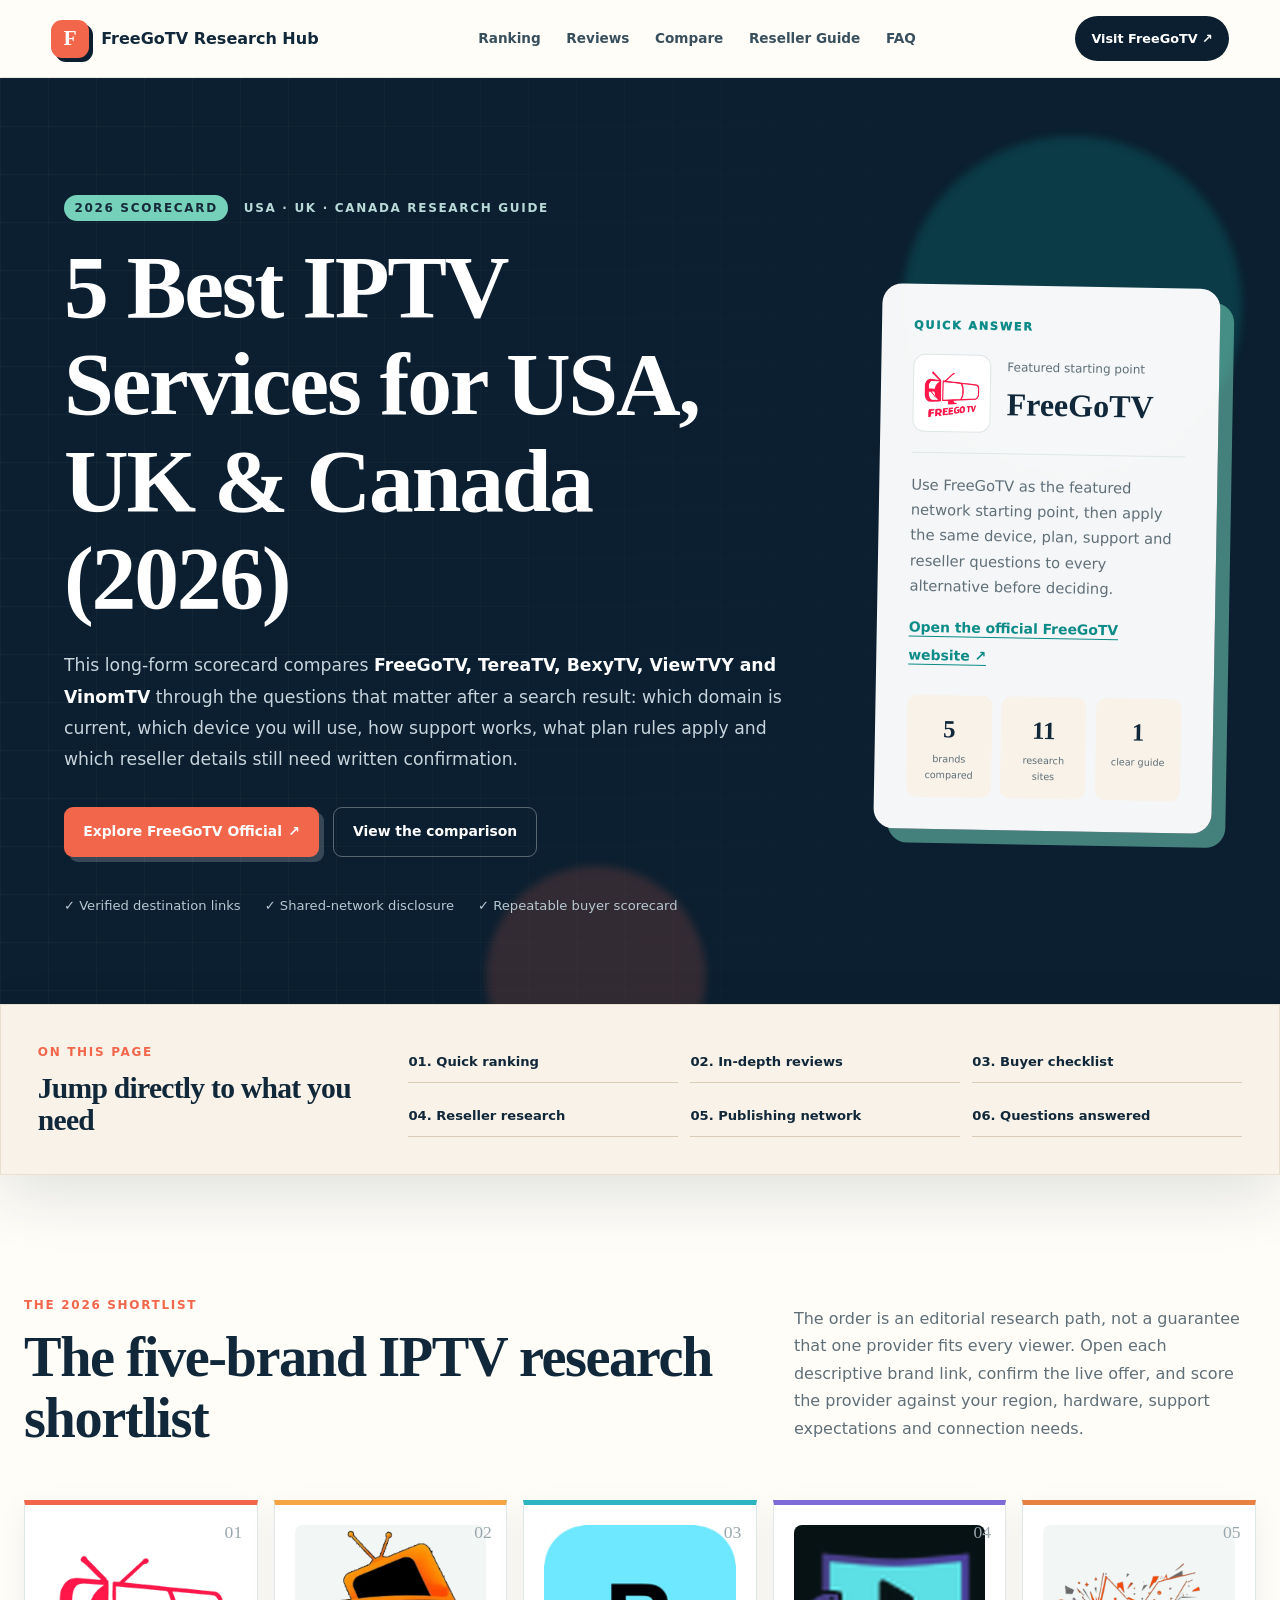
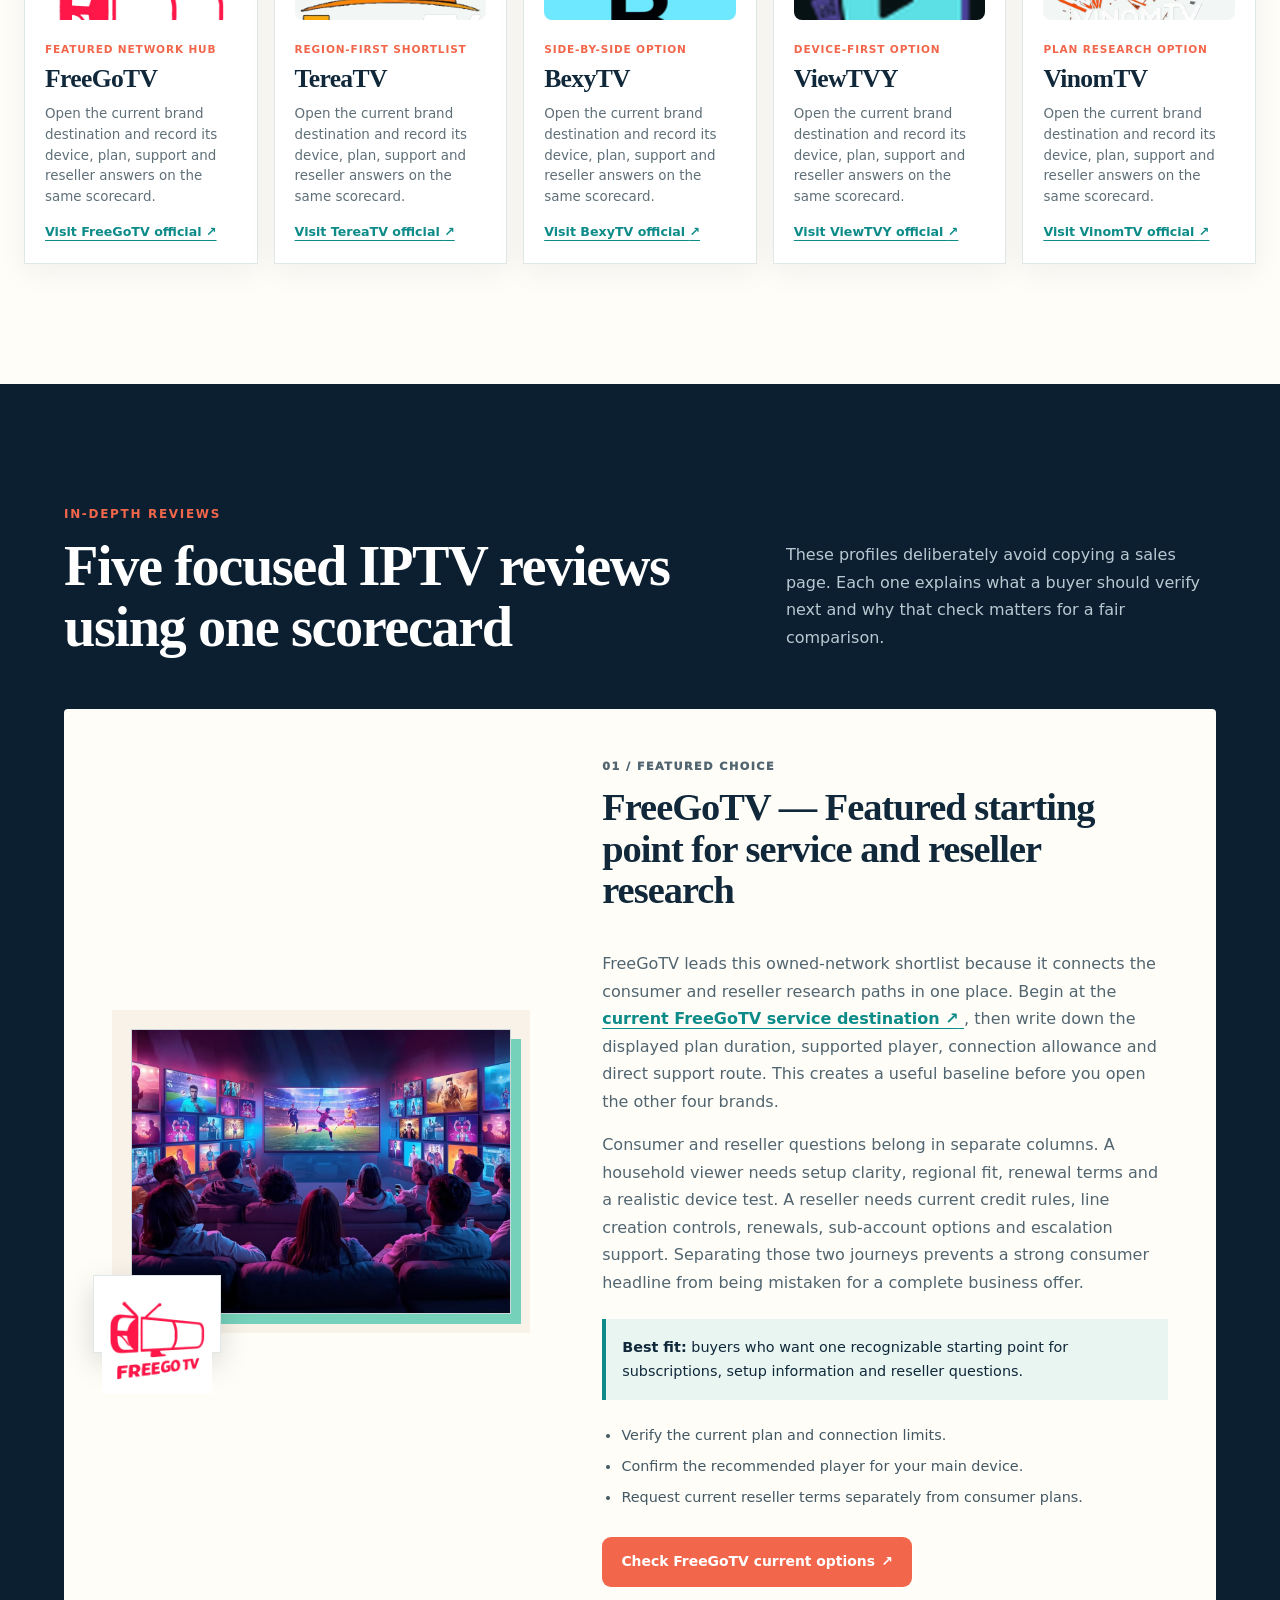
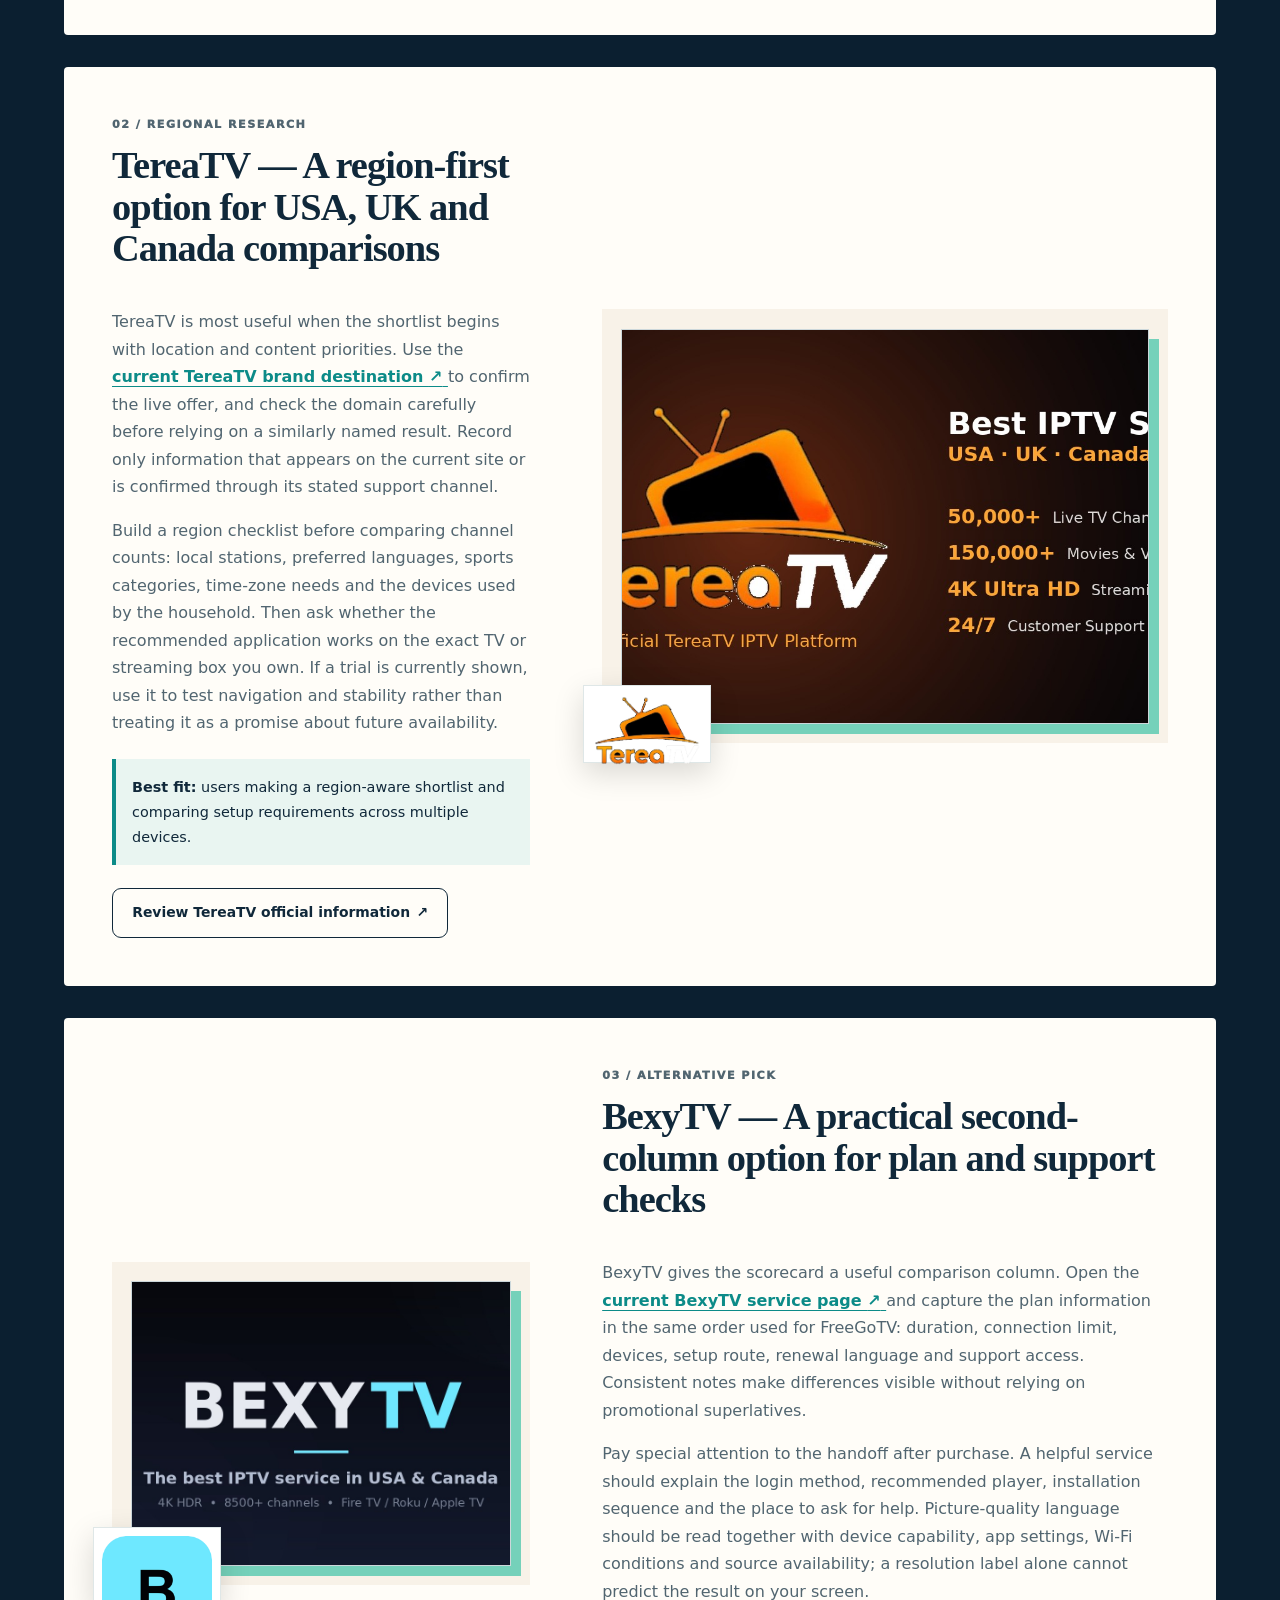
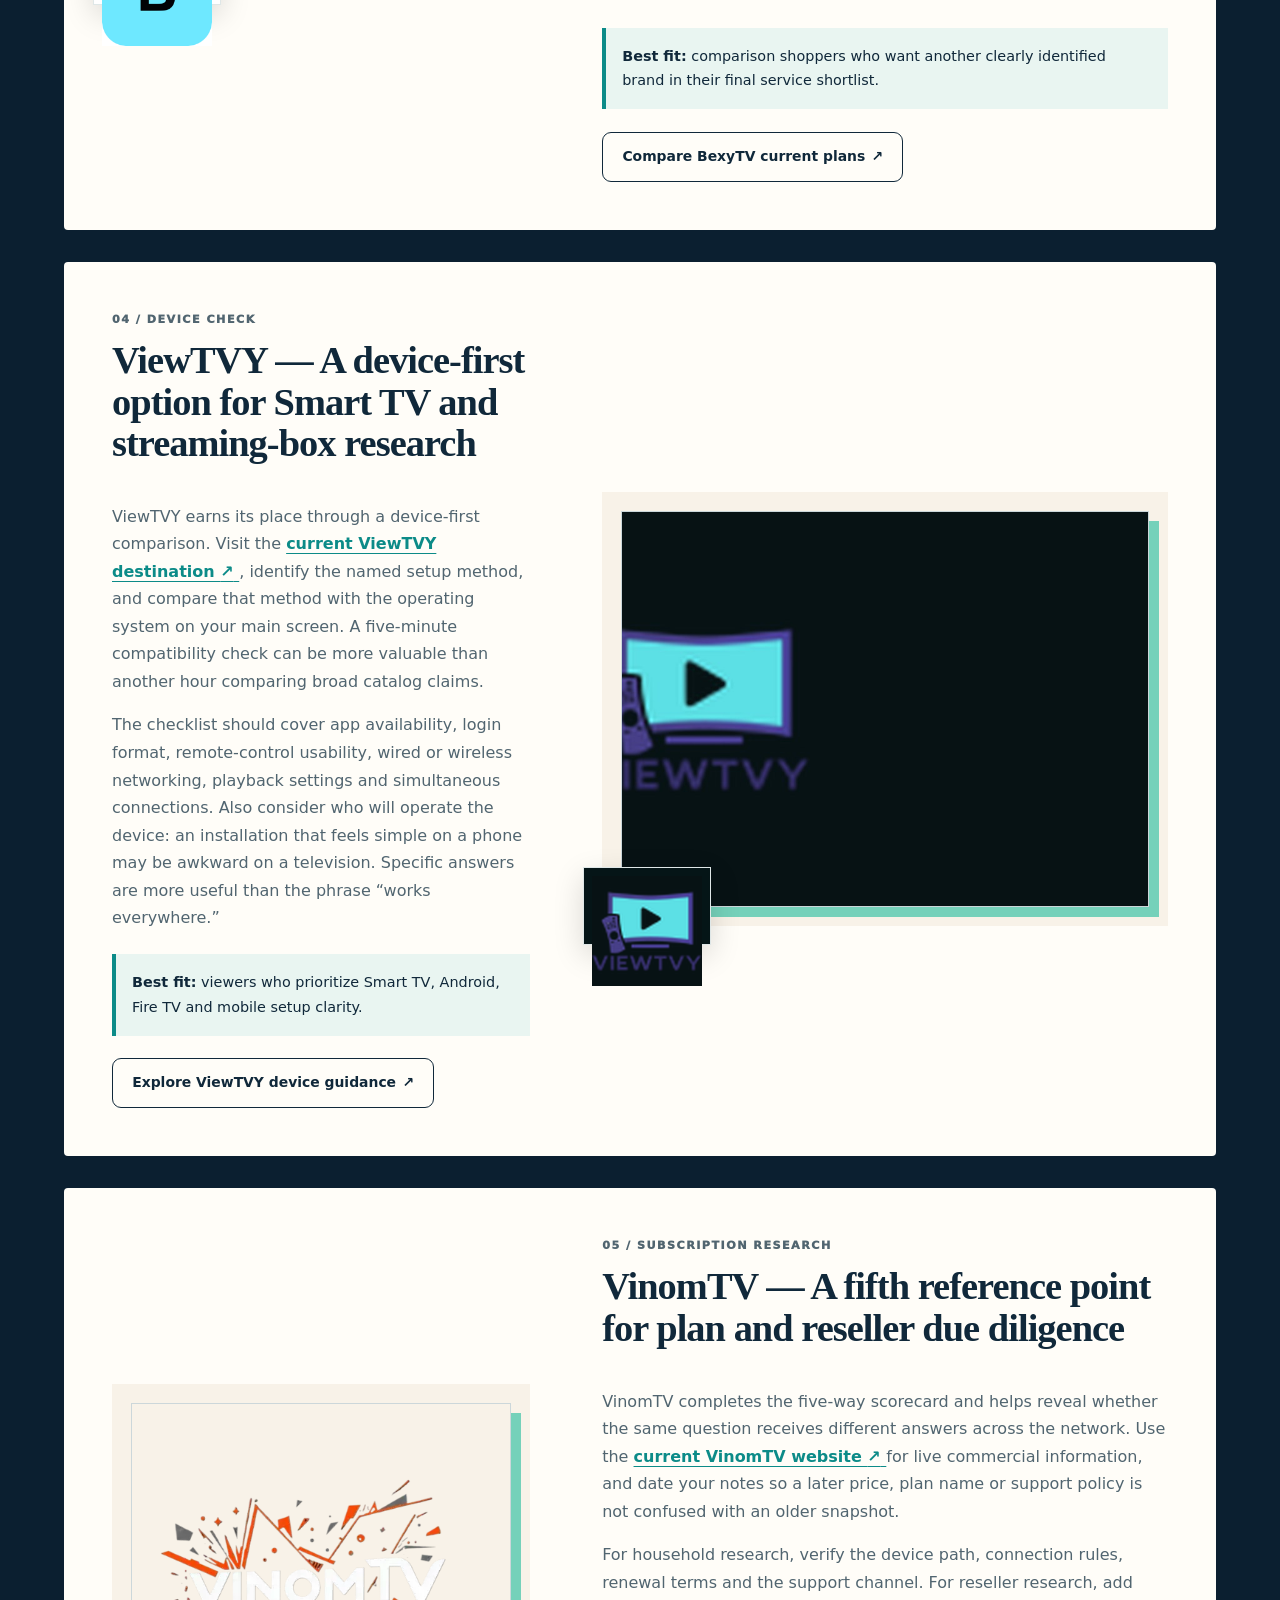
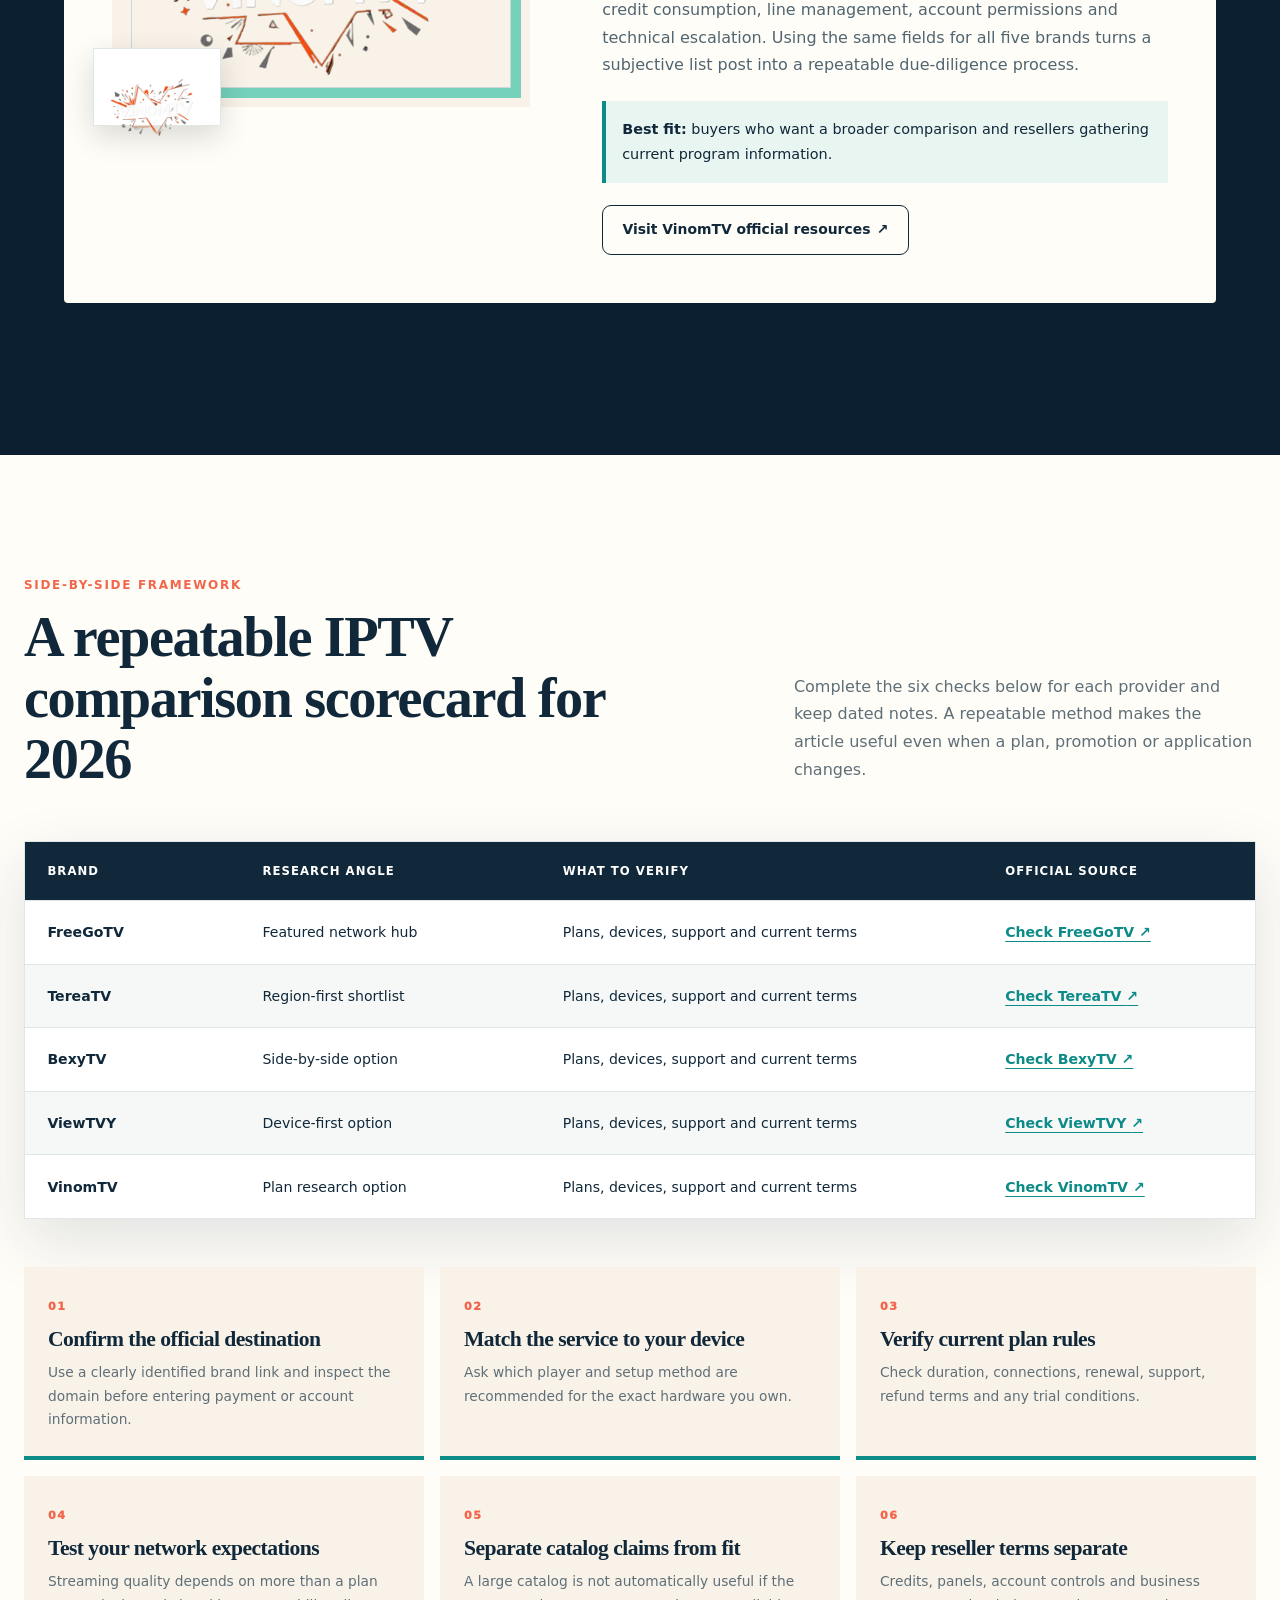
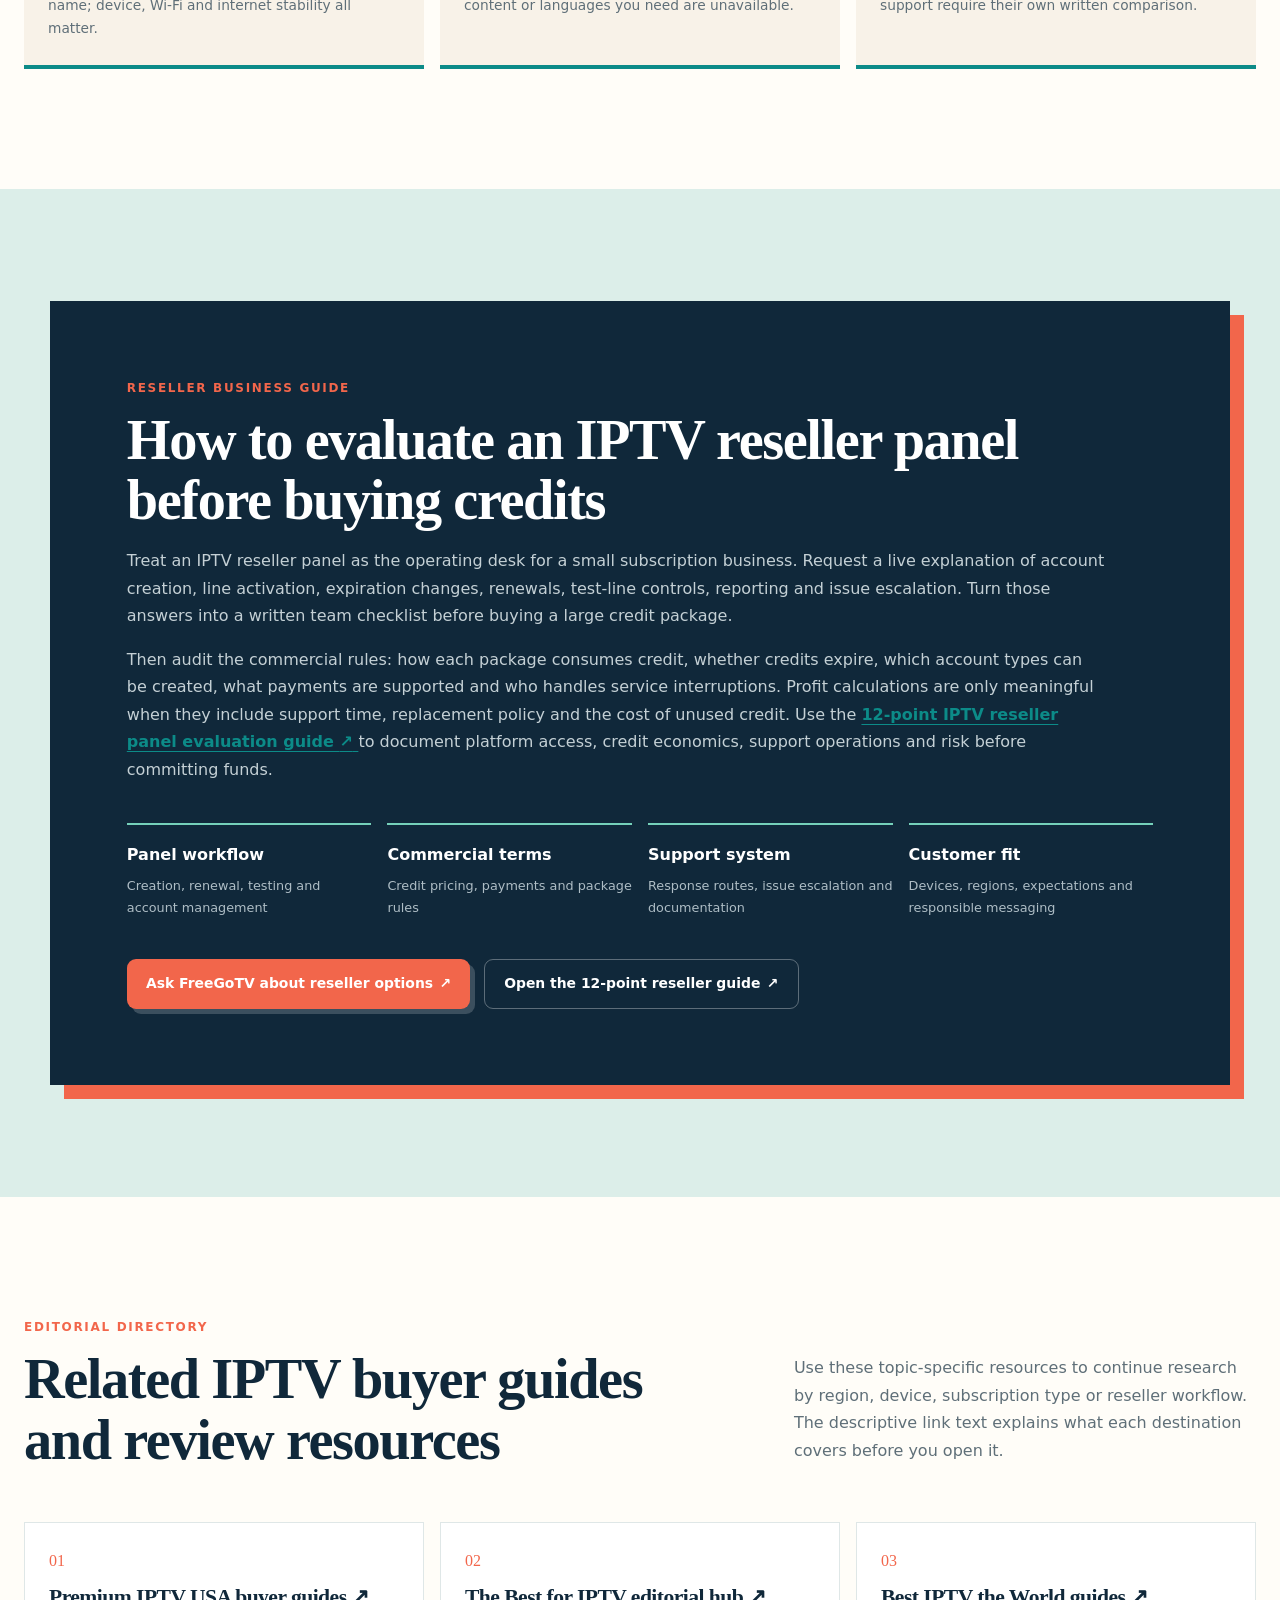
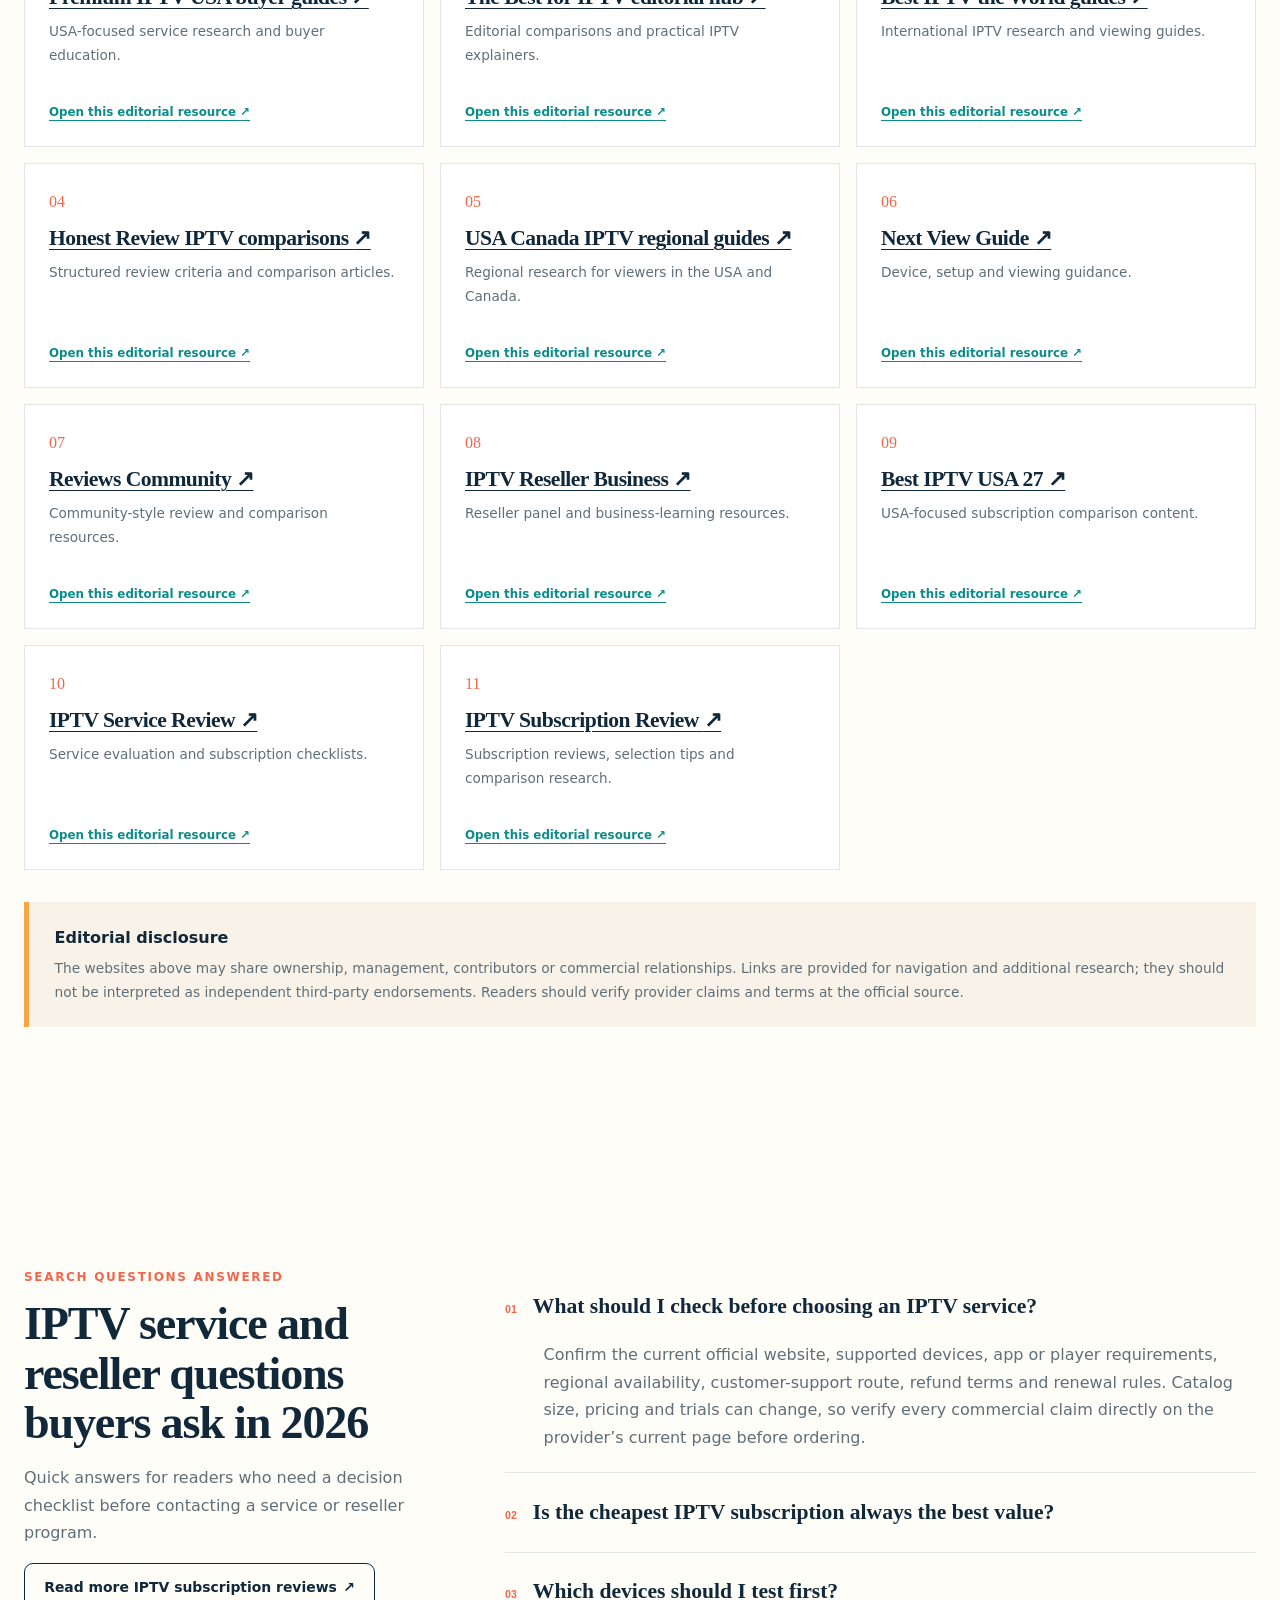
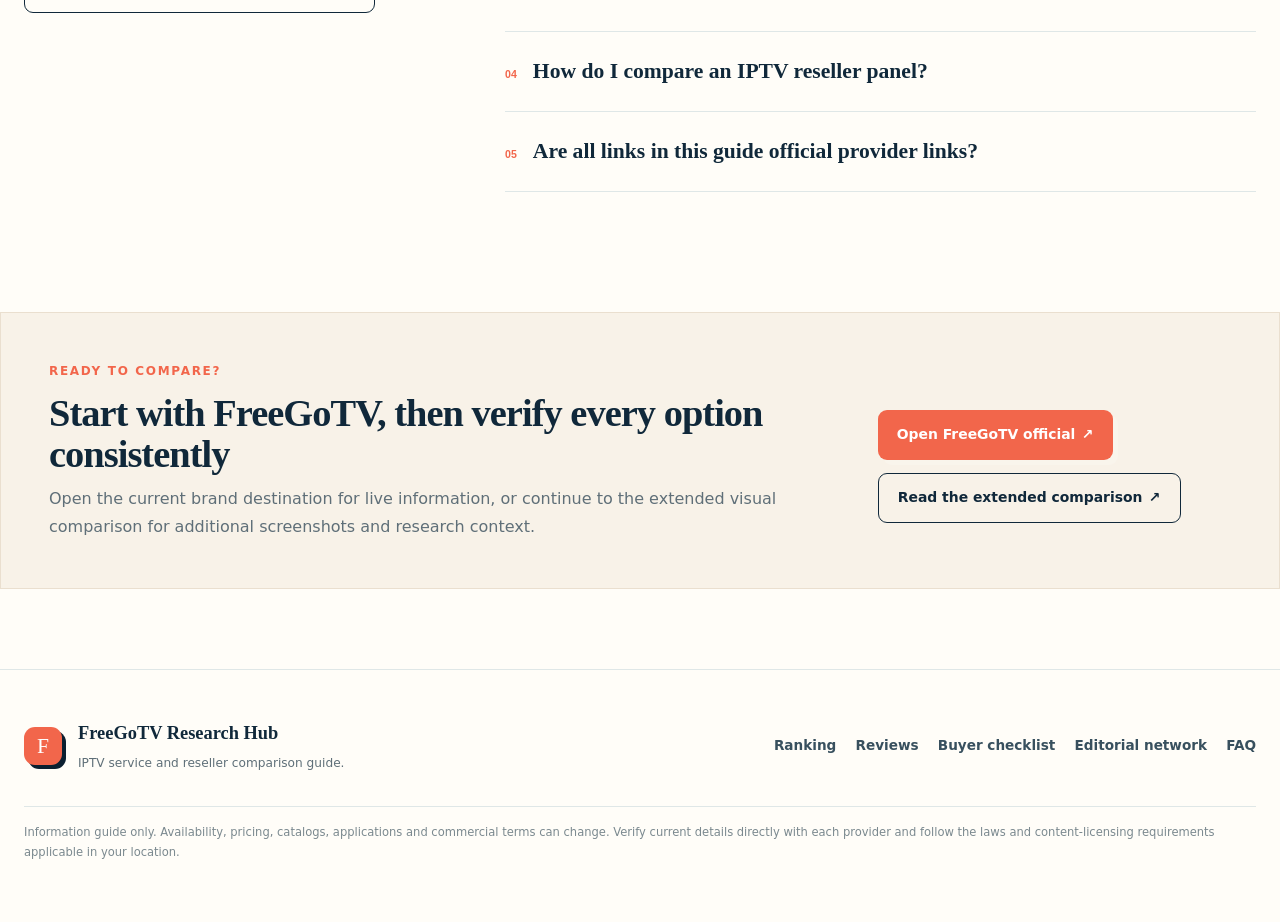
==== index.html @ d350dbce "Link the reseller evaluation guide Add a relevant contextual link from the consumer comparison to th" ====
<!doctype html>
<html lang="en">
<head>
  <meta charset="utf-8">
  <meta name="viewport" content="width=device-width, initial-scale=1">
  <title>5 Best IPTV Services for USA, UK & Canada in 2026 | Research Scorecard</title>
  <meta name="description" content="Use a device-first 2026 research scorecard to compare FreeGoTV, TereaTV, BexyTV, ViewTVY and VinomTV, with buyer checks, reseller questions, FAQs and editorial resources.">
  <meta name="robots" content="index,follow,max-image-preview:large,max-snippet:-1,max-video-preview:-1">
  <meta name="google-site-verification" content="d-HdZklQRTXesqisdRbXcVF2E_nkuUByMI4FjfCR_Ns">
  <link rel="canonical" href="https://totogemy2020-a11y.github.io/best-iptv-services-2026/">
  <meta name="theme-color" content="#0b1f30">
  <meta property="og:type" content="article">
  <meta property="og:url" content="https://totogemy2020-a11y.github.io/best-iptv-services-2026/">
  <meta property="og:title" content="5 Best IPTV Services for USA, UK & Canada in 2026 | Research Scorecard">
  <meta property="og:description" content="Use a device-first 2026 research scorecard to compare FreeGoTV, TereaTV, BexyTV, ViewTVY and VinomTV, with buyer checks, reseller questions, FAQs and editorial resources.">
  <meta property="og:image" content="https://totogemy2020-a11y.github.io/best-iptv-services-2026/freegotv-official.jpg">
  <meta property="og:image:alt" content="FreeGoTV IPTV comparison guide for 2026">
  <meta name="twitter:card" content="summary_large_image">
  <meta name="twitter:title" content="5 Best IPTV Services for USA, UK & Canada in 2026 | Research Scorecard">
  <meta name="twitter:description" content="Use a device-first 2026 research scorecard to compare FreeGoTV, TereaTV, BexyTV, ViewTVY and VinomTV, with buyer checks, reseller questions, FAQs and editorial resources.">
  <meta name="twitter:image" content="https://totogemy2020-a11y.github.io/best-iptv-services-2026/freegotv-official.jpg">
  <link rel="icon" href="./freegotv-logo.png" type="image/png">
  <link rel="stylesheet" href="./styles.css">
</head>
<body>
<link rel="preload" as="image" href="./freegotv-logo.png"/>
<link rel="preload" as="image" href="./tereatv-logo.png"/>
<link rel="preload" as="image" href="./bexytv-logo.png"/>
<link rel="preload" as="image" href="./viewtvy-logo.png"/>
<link rel="preload" as="image" href="./vinomtv-logo.webp"/>
<link rel="preload" as="image" href="./freegotv-official.jpg"/>
<link rel="preload" as="image" href="./tereatv-official.jpg"/>
<link rel="preload" as="image" href="./bexytv-official.jpg"/>
<link rel="preload" as="image" href="./viewtvy-official.jpg"/>
<link rel="preload" as="image" href="./vinomtv-official.webp"/>
<main>
<script type="application/ld+json">{"@context":"https://schema.org","@type":"Article","headline":"5 Best IPTV Services for USA, UK and Canada in 2026","description":"A device-first research scorecard for FreeGoTV, TereaTV, BexyTV, ViewTVY and VinomTV.","dateModified":"2026-08-15","author":{"@type":"Organization","name":"IPTV Research Desk"},"about":[{"@type":"Organization","name":"FreeGoTV","url":"https://freegotv.com/"},{"@type":"Organization","name":"TereaTV","url":"https://tereatv.net/"},{"@type":"Organization","name":"BexyTV","url":"https://bexytv.com/"},{"@type":"Organization","name":"ViewTVY","url":"https://viewtvy.net/"},{"@type":"Organization","name":"VinomTV","url":"https://vinomtv.com/"}]}</script>
<script type="application/ld+json">{"@context":"https://schema.org","@type":"FAQPage","mainEntity":[{"@type":"Question","name":"What should I check before choosing an IPTV service?","acceptedAnswer":{"@type":"Answer","text":"Confirm the current official website, supported devices, app or player requirements, regional availability, customer-support route, refund terms and renewal rules. Catalog size, pricing and trials can change, so verify every commercial claim directly on the provider’s current page before ordering."}},{"@type":"Question","name":"Is the cheapest IPTV subscription always the best value?","acceptedAnswer":{"@type":"Answer","text":"No. A useful comparison considers playback stability, device compatibility, responsive support, account limits, payment clarity and the suitability of the available content for your location. A lower price is only valuable when the service fits the way you actually watch."}},{"@type":"Question","name":"Which devices should I test first?","acceptedAnswer":{"@type":"Answer","text":"Start with the device you use most: Smart TV, Android TV, Fire TV, mobile, tablet or computer. Ask which player is recommended, whether an external app is needed, how many devices can be active and whether the connection performs well on your home network."}},{"@type":"Question","name":"How do I compare an IPTV reseller panel?","acceptedAnswer":{"@type":"Answer","text":"Evaluate credit rules, account creation, line management, renewal workflow, reporting, support response and the written commercial terms. Reseller programs differ from consumer subscriptions, so request current documentation and avoid assuming that every brand uses the same panel or policy."}},{"@type":"Question","name":"Are all links in this guide official provider links?","acceptedAnswer":{"@type":"Answer","text":"The five featured brand buttons lead to the destinations identified in this guide as official. The publishing-network section links to separately branded editorial properties. Ownership and editorial relationships are disclosed because readers should understand the source of every recommendation."}}]}</script>
<header class="site-header">
<a class="brand-mark" href="#top" aria-label="Go to the top of the comparison guide">
<span class="mark-icon">F</span>
<span>FreeGoTV Research Hub</span>
</a>
<nav aria-label="Primary navigation">
<a href="#ranking">Ranking</a>
<a href="#reviews">Reviews</a>
<a href="#comparison">Compare</a>
<a href="#reseller">Reseller Guide</a>
<a href="#faq">FAQ</a>
</nav>
<a class="header-cta" href="https://freegotv.com/" target="_blank" rel="noopener noreferrer">Visit FreeGoTV <span aria-hidden="true">↗</span>
</a>
</header>
<section class="hero" id="top">
<div class="hero-orb hero-orb-one">
</div>
<div class="hero-orb hero-orb-two">
</div>
<div class="hero-copy">
<p class="eyebrow">
<span>2026 SCORECARD</span> USA · UK · Canada research guide</p>
<h1>5 Best IPTV Services for USA, UK &amp; Canada (2026)</h1>
<p class="hero-lead">This long-form scorecard compares <strong>FreeGoTV, TereaTV, BexyTV, ViewTVY and VinomTV</strong> through the questions that matter after a search result: which domain is current, which device you will use, how support works, what plan rules apply and which reseller details still need written confirmation.</p>
<div class="hero-actions">
<a class="primary-button" href="https://freegotv.com/" target="_blank" rel="noopener noreferrer">Explore FreeGoTV Official <span aria-hidden="true">↗</span>
</a>
<a class="secondary-button" href="#comparison">View the comparison</a>
</div>
<div class="trust-row" aria-label="Guide principles">
<span>✓ Verified destination links</span>
<span>✓ Shared-network disclosure</span>
<span>✓ Repeatable buyer scorecard</span>
</div>
</div>
<aside class="hero-panel" aria-label="Quick comparison summary">
<p class="panel-kicker">QUICK ANSWER</p>
<div class="winner-row">
<img src="./freegotv-logo.png" alt="Official FreeGoTV brand logo"/>
<div>
<span>Featured starting point</span>
<strong>FreeGoTV</strong>
</div>
</div>
<p>Use FreeGoTV as the featured network starting point, then apply the same device, plan, support and reseller questions to every alternative before deciding.</p>
<a class="panel-link" href="https://freegotv.com/" target="_blank" rel="noopener noreferrer">Open the official FreeGoTV website <span aria-hidden="true">↗</span>
</a>
<div class="mini-stats">
<div>
<strong>5</strong>
<span>brands compared</span>
</div>
<div>
<strong>11</strong>
<span>research sites</span>
</div>
<div>
<strong>1</strong>
<span>clear guide</span>
</div>
</div>
</aside>
</section>
<section class="toc-wrap" aria-labelledby="contents-title">
<div>
<p class="section-label">ON THIS PAGE</p>
<h2 id="contents-title">Jump directly to what you need</h2>
</div>
<div class="toc-links">
<a href="#ranking">01. Quick ranking</a>
<a href="#reviews">02. In-depth reviews</a>
<a href="#comparison">03. Buyer checklist</a>
<a href="#reseller">04. Reseller research</a>
<a href="#network">05. Publishing network</a>
<a href="#faq">06. Questions answered</a>
</div>
</section>
<section class="section" id="ranking">
<div class="section-heading">
<div>
<p class="section-label">THE 2026 SHORTLIST</p>
<h2>The five-brand IPTV research shortlist</h2>
</div>
<p>The order is an editorial research path, not a guarantee that one provider fits every viewer. Open each descriptive brand link, confirm the live offer, and score the provider against your region, hardware, support expectations and connection needs.</p>
</div>
<div class="brand-grid">
<article class="brand-card coral">
<span class="rank">01</span>
<div class="logo-frame">
<img src="./freegotv-logo.png" alt="FreeGoTV official brand logo"/>
</div>
<p class="card-label">Featured network hub</p>
<h3>FreeGoTV</h3>
<p>Open the current brand destination and record its device, plan, support and reseller answers on the same scorecard.</p>
<a class="text-link" href="https://freegotv.com/" target="_blank" rel="noopener noreferrer">Visit FreeGoTV official <span aria-hidden="true">↗</span>
</a>
</article>
<article class="brand-card amber">
<span class="rank">02</span>
<div class="logo-frame">
<img src="./tereatv-logo.png" alt="TereaTV official brand logo"/>
</div>
<p class="card-label">Region-first shortlist</p>
<h3>TereaTV</h3>
<p>Open the current brand destination and record its device, plan, support and reseller answers on the same scorecard.</p>
<a class="text-link" href="https://tereatv.net/" target="_blank" rel="noopener noreferrer">Visit TereaTV official <span aria-hidden="true">↗</span>
</a>
</article>
<article class="brand-card cyan">
<span class="rank">03</span>
<div class="logo-frame">
<img src="./bexytv-logo.png" alt="BexyTV official brand logo"/>
</div>
<p class="card-label">Side-by-side option</p>
<h3>BexyTV</h3>
<p>Open the current brand destination and record its device, plan, support and reseller answers on the same scorecard.</p>
<a class="text-link" href="https://bexytv.com/" target="_blank" rel="noopener noreferrer">Visit BexyTV official <span aria-hidden="true">↗</span>
</a>
</article>
<article class="brand-card violet">
<span class="rank">04</span>
<div class="logo-frame">
<img src="./viewtvy-logo.png" alt="ViewTVY official brand logo"/>
</div>
<p class="card-label">Device-first option</p>
<h3>ViewTVY</h3>
<p>Open the current brand destination and record its device, plan, support and reseller answers on the same scorecard.</p>
<a class="text-link" href="https://viewtvy.net/" target="_blank" rel="noopener noreferrer">Visit ViewTVY official <span aria-hidden="true">↗</span>
</a>
</article>
<article class="brand-card orange">
<span class="rank">05</span>
<div class="logo-frame">
<img src="./vinomtv-logo.webp" alt="VinomTV official brand logo"/>
</div>
<p class="card-label">Plan research option</p>
<h3>VinomTV</h3>
<p>Open the current brand destination and record its device, plan, support and reseller answers on the same scorecard.</p>
<a class="text-link" href="https://vinomtv.com/" target="_blank" rel="noopener noreferrer">Visit VinomTV official <span aria-hidden="true">↗</span>
</a>
</article>
</div>
</section>
<section class="section reviews-section" id="reviews">
<div class="section-heading light">
<div>
<p class="section-label">IN-DEPTH REVIEWS</p>
<h2>Five focused IPTV reviews using one scorecard</h2>
</div>
<p>These profiles deliberately avoid copying a sales page. Each one explains what a buyer should verify next and why that check matters for a fair comparison.</p>
</div>
<article class="deep-review" id="freegotv-review">
<div class="review-visual">
<img class="site-shot" src="./freegotv-official.jpg" alt="Screenshot of the FreeGoTV official website home page"/>
<div class="logo-badge">
<img src="./freegotv-logo.png" alt="FreeGoTV official logo"/>
</div>
</div>
<div class="review-copy">
<p class="review-number">01 / FEATURED CHOICE</p>
<h3>FreeGoTV — Featured starting point for service and reseller research</h3>
<p>FreeGoTV leads this owned-network shortlist because it connects the consumer and reseller research paths in one place. Begin at the <a class="text-link" href="https://freegotv.com/" target="_blank" rel="noopener noreferrer">current FreeGoTV service destination <span aria-hidden="true">↗</span>
</a>, then write down the displayed plan duration, supported player, connection allowance and direct support route. This creates a useful baseline before you open the other four brands.</p>
<p>Consumer and reseller questions belong in separate columns. A household viewer needs setup clarity, regional fit, renewal terms and a realistic device test. A reseller needs current credit rules, line creation controls, renewals, sub-account options and escalation support. Separating those two journeys prevents a strong consumer headline from being mistaken for a complete business offer.</p>
<div class="verdict">
<strong>Best fit:</strong> buyers who want one recognizable starting point for subscriptions, setup information and reseller questions.</div>
<ul class="check-list">
<li>Verify the current plan and connection limits.</li>
<li>Confirm the recommended player for your main device.</li>
<li>Request current reseller terms separately from consumer plans.</li>
</ul>
<a class="primary-button" href="https://freegotv.com/" target="_blank" rel="noopener noreferrer">Check FreeGoTV current options <span aria-hidden="true">↗</span>
</a>
</div>
</article>
<article class="deep-review reverse" id="tereatv-review">
<div class="review-visual">
<img class="site-shot" src="./tereatv-official.jpg" alt="Screenshot of the TereaTV official website home page"/>
<div class="logo-badge">
<img src="./tereatv-logo.png" alt="TereaTV official logo"/>
</div>
</div>
<div class="review-copy">
<p class="review-number">02 / REGIONAL RESEARCH</p>
<h3>TereaTV — A region-first option for USA, UK and Canada comparisons</h3>
<p>TereaTV is most useful when the shortlist begins with location and content priorities. Use the <a class="text-link" href="https://tereatv.net/" target="_blank" rel="noopener noreferrer">current TereaTV brand destination <span aria-hidden="true">↗</span>
</a> to confirm the live offer, and check the domain carefully before relying on a similarly named result. Record only information that appears on the current site or is confirmed through its stated support channel.</p>
<p>Build a region checklist before comparing channel counts: local stations, preferred languages, sports categories, time-zone needs and the devices used by the household. Then ask whether the recommended application works on the exact TV or streaming box you own. If a trial is currently shown, use it to test navigation and stability rather than treating it as a promise about future availability.</p>
<div class="verdict">
<strong>Best fit:</strong> users making a region-aware shortlist and comparing setup requirements across multiple devices.</div>
<a class="outline-button" href="https://tereatv.net/" target="_blank" rel="noopener noreferrer">Review TereaTV official information <span aria-hidden="true">↗</span>
</a>
</div>
</article>
<article class="deep-review" id="bexytv-review">
<div class="review-visual">
<img class="site-shot" src="./bexytv-official.jpg" alt="Screenshot of the BexyTV official website home page"/>
<div class="logo-badge">
<img src="./bexytv-logo.png" alt="BexyTV official logo"/>
</div>
</div>
<div class="review-copy">
<p class="review-number">03 / ALTERNATIVE PICK</p>
<h3>BexyTV — A practical second-column option for plan and support checks</h3>
<p>BexyTV gives the scorecard a useful comparison column. Open the <a class="text-link" href="https://bexytv.com/" target="_blank" rel="noopener noreferrer">current BexyTV service page <span aria-hidden="true">↗</span>
</a> and capture the plan information in the same order used for FreeGoTV: duration, connection limit, devices, setup route, renewal language and support access. Consistent notes make differences visible without relying on promotional superlatives.</p>
<p>Pay special attention to the handoff after purchase. A helpful service should explain the login method, recommended player, installation sequence and the place to ask for help. Picture-quality language should be read together with device capability, app settings, Wi-Fi conditions and source availability; a resolution label alone cannot predict the result on your screen.</p>
<div class="verdict">
<strong>Best fit:</strong> comparison shoppers who want another clearly identified brand in their final service shortlist.</div>
<a class="outline-button" href="https://bexytv.com/" target="_blank" rel="noopener noreferrer">Compare BexyTV current plans <span aria-hidden="true">↗</span>
</a>
</div>
</article>
<article class="deep-review reverse" id="viewtvy-review">
<div class="review-visual">
<img class="site-shot" src="./viewtvy-official.jpg" alt="Screenshot of the ViewTVY official website home page"/>
<div class="logo-badge dark">
<img src="./viewtvy-logo.png" alt="ViewTVY official logo"/>
</div>
</div>
<div class="review-copy">
<p class="review-number">04 / DEVICE CHECK</p>
<h3>ViewTVY — A device-first option for Smart TV and streaming-box research</h3>
<p>ViewTVY earns its place through a device-first comparison. Visit the <a class="text-link" href="https://viewtvy.net/" target="_blank" rel="noopener noreferrer">current ViewTVY destination <span aria-hidden="true">↗</span>
</a>, identify the named setup method, and compare that method with the operating system on your main screen. A five-minute compatibility check can be more valuable than another hour comparing broad catalog claims.</p>
<p>The checklist should cover app availability, login format, remote-control usability, wired or wireless networking, playback settings and simultaneous connections. Also consider who will operate the device: an installation that feels simple on a phone may be awkward on a television. Specific answers are more useful than the phrase “works everywhere.”</p>
<div class="verdict">
<strong>Best fit:</strong> viewers who prioritize Smart TV, Android, Fire TV and mobile setup clarity.</div>
<a class="outline-button" href="https://viewtvy.net/" target="_blank" rel="noopener noreferrer">Explore ViewTVY device guidance <span aria-hidden="true">↗</span>
</a>
</div>
</article>
<article class="deep-review" id="vinomtv-review">
<div class="review-visual">
<img class="site-shot" src="./vinomtv-official.webp" alt="Screenshot of the VinomTV official website home page"/>
<div class="logo-badge white">
<img src="./vinomtv-logo.webp" alt="VinomTV official logo"/>
</div>
</div>
<div class="review-copy">
<p class="review-number">05 / SUBSCRIPTION RESEARCH</p>
<h3>VinomTV — A fifth reference point for plan and reseller due diligence</h3>
<p>VinomTV completes the five-way scorecard and helps reveal whether the same question receives different answers across the network. Use the <a class="text-link" href="https://vinomtv.com/" target="_blank" rel="noopener noreferrer">current VinomTV website <span aria-hidden="true">↗</span>
</a> for live commercial information, and date your notes so a later price, plan name or support policy is not confused with an older snapshot.</p>
<p>For household research, verify the device path, connection rules, renewal terms and the support channel. For reseller research, add credit consumption, line management, account permissions and technical escalation. Using the same fields for all five brands turns a subjective list post into a repeatable due-diligence process.</p>
<div class="verdict">
<strong>Best fit:</strong> buyers who want a broader comparison and resellers gathering current program information.</div>
<a class="outline-button" href="https://vinomtv.com/" target="_blank" rel="noopener noreferrer">Visit VinomTV official resources <span aria-hidden="true">↗</span>
</a>
</div>
</article>
</section>
<section class="section" id="comparison">
<div class="section-heading">
<div>
<p class="section-label">SIDE-BY-SIDE FRAMEWORK</p>
<h2>A repeatable IPTV comparison scorecard for 2026</h2>
</div>
<p>Complete the six checks below for each provider and keep dated notes. A repeatable method makes the article useful even when a plan, promotion or application changes.</p>
</div>
<div class="comparison-table" role="table" aria-label="IPTV brand research comparison">
<div class="table-row table-head" role="row">
<span role="columnheader">Brand</span>
<span role="columnheader">Research angle</span>
<span role="columnheader">What to verify</span>
<span role="columnheader">Official source</span>
</div>
<div class="table-row" role="row">
<strong role="cell">FreeGoTV</strong>
<span role="cell">Featured network hub</span>
<span role="cell">Plans, devices, support and current terms</span>
<span role="cell">
<a class="text-link" href="https://freegotv.com/" target="_blank" rel="noopener noreferrer">Check FreeGoTV <span aria-hidden="true">↗</span>
</a>
</span>
</div>
<div class="table-row" role="row">
<strong role="cell">TereaTV</strong>
<span role="cell">Region-first shortlist</span>
<span role="cell">Plans, devices, support and current terms</span>
<span role="cell">
<a class="text-link" href="https://tereatv.net/" target="_blank" rel="noopener noreferrer">Check TereaTV <span aria-hidden="true">↗</span>
</a>
</span>
</div>
<div class="table-row" role="row">
<strong role="cell">BexyTV</strong>
<span role="cell">Side-by-side option</span>
<span role="cell">Plans, devices, support and current terms</span>
<span role="cell">
<a class="text-link" href="https://bexytv.com/" target="_blank" rel="noopener noreferrer">Check BexyTV <span aria-hidden="true">↗</span>
</a>
</span>
</div>
<div class="table-row" role="row">
<strong role="cell">ViewTVY</strong>
<span role="cell">Device-first option</span>
<span role="cell">Plans, devices, support and current terms</span>
<span role="cell">
<a class="text-link" href="https://viewtvy.net/" target="_blank" rel="noopener noreferrer">Check ViewTVY <span aria-hidden="true">↗</span>
</a>
</span>
</div>
<div class="table-row" role="row">
<strong role="cell">VinomTV</strong>
<span role="cell">Plan research option</span>
<span role="cell">Plans, devices, support and current terms</span>
<span role="cell">
<a class="text-link" href="https://vinomtv.com/" target="_blank" rel="noopener noreferrer">Check VinomTV <span aria-hidden="true">↗</span>
</a>
</span>
</div>
</div>
<div class="check-grid">
<article>
<span>01</span>
<h3>Confirm the official destination</h3>
<p>Use a clearly identified brand link and inspect the domain before entering payment or account information.</p>
</article>
<article>
<span>02</span>
<h3>Match the service to your device</h3>
<p>Ask which player and setup method are recommended for the exact hardware you own.</p>
</article>
<article>
<span>03</span>
<h3>Verify current plan rules</h3>
<p>Check duration, connections, renewal, support, refund terms and any trial conditions.</p>
</article>
<article>
<span>04</span>
<h3>Test your network expectations</h3>
<p>Streaming quality depends on more than a plan name; device, Wi-Fi and internet stability all matter.</p>
</article>
<article>
<span>05</span>
<h3>Separate catalog claims from fit</h3>
<p>A large catalog is not automatically useful if the content or languages you need are unavailable.</p>
</article>
<article>
<span>06</span>
<h3>Keep reseller terms separate</h3>
<p>Credits, panels, account controls and business support require their own written comparison.</p>
</article>
</div>
</section>
<section class="reseller-section" id="reseller">
<div class="reseller-card">
<p class="section-label">RESELLER BUSINESS GUIDE</p>
<h2>How to evaluate an IPTV reseller panel before buying credits</h2>
<p>Treat an IPTV reseller panel as the operating desk for a small subscription business. Request a live explanation of account creation, line activation, expiration changes, renewals, test-line controls, reporting and issue escalation. Turn those answers into a written team checklist before buying a large credit package.</p>
<p>Then audit the commercial rules: how each package consumes credit, whether credits expire, which account types can be created, what payments are supported and who handles service interruptions. Profit calculations are only meaningful when they include support time, replacement policy and the cost of unused credit. Use the <a class="text-link" href="https://best-iptv-reseller-panel-2026-566928.gitlab.io/" target="_blank" rel="noopener noreferrer">12-point IPTV reseller panel evaluation guide <span aria-hidden="true">↗</span>
</a> to document platform access, credit economics, support operations and risk before committing funds.</p>
<div class="reseller-points">
<div>
<strong>Panel workflow</strong>
<span>Creation, renewal, testing and account management</span>
</div>
<div>
<strong>Commercial terms</strong>
<span>Credit pricing, payments and package rules</span>
</div>
<div>
<strong>Support system</strong>
<span>Response routes, issue escalation and documentation</span>
</div>
<div>
<strong>Customer fit</strong>
<span>Devices, regions, expectations and responsible messaging</span>
</div>
</div>
<div class="hero-actions">
<a class="primary-button" href="https://freegotv.com/" target="_blank" rel="noopener noreferrer">Ask FreeGoTV about reseller options <span aria-hidden="true">↗</span>
</a>
<a class="secondary-button light-button" href="https://best-iptv-reseller-panel-2026-566928.gitlab.io/" target="_blank" rel="noopener noreferrer">Open the 12-point reseller guide <span aria-hidden="true">↗</span>
</a>
</div>
</div>
</section>
<section class="section" id="network">
<div class="section-heading">
<div>
<p class="section-label">EDITORIAL DIRECTORY</p>
<h2>Related IPTV buyer guides and review resources</h2>
</div>
<p>Use these topic-specific resources to continue research by region, device, subscription type or reseller workflow. The descriptive link text explains what each destination covers before you open it.</p>
</div>
<div class="network-grid">
<article>
<span class="network-index">01</span>
<h3>
<a class="text-link" href="https://premiumiptvusa.com/" target="_blank" rel="noopener noreferrer">Premium IPTV USA buyer guides <span aria-hidden="true">↗</span>
</a>
</h3>
<p>USA-focused service research and buyer education.</p>
<a class="small-link" href="https://premiumiptvusa.com/" target="_blank" rel="noopener noreferrer">Open this editorial resource <span aria-hidden="true">↗</span>
</a>
</article>
<article>
<span class="network-index">02</span>
<h3>
<a class="text-link" href="https://thebestforiptv.com/" target="_blank" rel="noopener noreferrer">The Best for IPTV editorial hub <span aria-hidden="true">↗</span>
</a>
</h3>
<p>Editorial comparisons and practical IPTV explainers.</p>
<a class="small-link" href="https://thebestforiptv.com/" target="_blank" rel="noopener noreferrer">Open this editorial resource <span aria-hidden="true">↗</span>
</a>
</article>
<article>
<span class="network-index">03</span>
<h3>
<a class="text-link" href="https://bestiptvtheworld.com/" target="_blank" rel="noopener noreferrer">Best IPTV the World guides <span aria-hidden="true">↗</span>
</a>
</h3>
<p>International IPTV research and viewing guides.</p>
<a class="small-link" href="https://bestiptvtheworld.com/" target="_blank" rel="noopener noreferrer">Open this editorial resource <span aria-hidden="true">↗</span>
</a>
</article>
<article>
<span class="network-index">04</span>
<h3>
<a class="text-link" href="https://honestreviewiptv.com/" target="_blank" rel="noopener noreferrer">Honest Review IPTV comparisons <span aria-hidden="true">↗</span>
</a>
</h3>
<p>Structured review criteria and comparison articles.</p>
<a class="small-link" href="https://honestreviewiptv.com/" target="_blank" rel="noopener noreferrer">Open this editorial resource <span aria-hidden="true">↗</span>
</a>
</article>
<article>
<span class="network-index">05</span>
<h3>
<a class="text-link" href="https://usacanadaiptv.com/" target="_blank" rel="noopener noreferrer">USA Canada IPTV regional guides <span aria-hidden="true">↗</span>
</a>
</h3>
<p>Regional research for viewers in the USA and Canada.</p>
<a class="small-link" href="https://usacanadaiptv.com/" target="_blank" rel="noopener noreferrer">Open this editorial resource <span aria-hidden="true">↗</span>
</a>
</article>
<article>
<span class="network-index">06</span>
<h3>
<a class="text-link" href="https://nextviewguide.com/" target="_blank" rel="noopener noreferrer">Next View Guide <span aria-hidden="true">↗</span>
</a>
</h3>
<p>Device, setup and viewing guidance.</p>
<a class="small-link" href="https://nextviewguide.com/" target="_blank" rel="noopener noreferrer">Open this editorial resource <span aria-hidden="true">↗</span>
</a>
</article>
<article>
<span class="network-index">07</span>
<h3>
<a class="text-link" href="https://reviewscommunity.com/" target="_blank" rel="noopener noreferrer">Reviews Community <span aria-hidden="true">↗</span>
</a>
</h3>
<p>Community-style review and comparison resources.</p>
<a class="small-link" href="https://reviewscommunity.com/" target="_blank" rel="noopener noreferrer">Open this editorial resource <span aria-hidden="true">↗</span>
</a>
</article>
<article>
<span class="network-index">08</span>
<h3>
<a class="text-link" href="https://iptvresellerbusiness.com/" target="_blank" rel="noopener noreferrer">IPTV Reseller Business <span aria-hidden="true">↗</span>
</a>
</h3>
<p>Reseller panel and business-learning resources.</p>
<a class="small-link" href="https://iptvresellerbusiness.com/" target="_blank" rel="noopener noreferrer">Open this editorial resource <span aria-hidden="true">↗</span>
</a>
</article>
<article>
<span class="network-index">09</span>
<h3>
<a class="text-link" href="https://bestiptvusa27.com/" target="_blank" rel="noopener noreferrer">Best IPTV USA 27 <span aria-hidden="true">↗</span>
</a>
</h3>
<p>USA-focused subscription comparison content.</p>
<a class="small-link" href="https://bestiptvusa27.com/" target="_blank" rel="noopener noreferrer">Open this editorial resource <span aria-hidden="true">↗</span>
</a>
</article>
<article>
<span class="network-index">10</span>
<h3>
<a class="text-link" href="https://iptvservicereview.com/" target="_blank" rel="noopener noreferrer">IPTV Service Review <span aria-hidden="true">↗</span>
</a>
</h3>
<p>Service evaluation and subscription checklists.</p>
<a class="small-link" href="https://iptvservicereview.com/" target="_blank" rel="noopener noreferrer">Open this editorial resource <span aria-hidden="true">↗</span>
</a>
</article>
<article>
<span class="network-index">11</span>
<h3>
<a class="text-link" href="https://iptvsubscriptionreview.com/" target="_blank" rel="noopener noreferrer">IPTV Subscription Review <span aria-hidden="true">↗</span>
</a>
</h3>
<p>Subscription reviews, selection tips and comparison research.</p>
<a class="small-link" href="https://iptvsubscriptionreview.com/" target="_blank" rel="noopener noreferrer">Open this editorial resource <span aria-hidden="true">↗</span>
</a>
</article>
</div>
<aside class="disclosure">
<strong>Editorial disclosure</strong>
<p>The websites above may share ownership, management, contributors or commercial relationships. Links are provided for navigation and additional research; they should not be interpreted as independent third-party endorsements. Readers should verify provider claims and terms at the official source.</p>
</aside>
</section>
<section class="faq-section" id="faq">
<div class="faq-intro">
<p class="section-label">SEARCH QUESTIONS ANSWERED</p>
<h2>IPTV service and reseller questions buyers ask in 2026</h2>
<p>Quick answers for readers who need a decision checklist before contacting a service or reseller program.</p>
<a class="outline-button" href="https://iptvsubscriptionreview.com/" target="_blank" rel="noopener noreferrer">Read more IPTV subscription reviews <span aria-hidden="true">↗</span>
</a>
</div>
<div class="faq-list">
<details open="">
<summary>
<span>01</span>What should I check before choosing an IPTV service?</summary>
<p>Confirm the current official website, supported devices, app or player requirements, regional availability, customer-support route, refund terms and renewal rules. Catalog size, pricing and trials can change, so verify every commercial claim directly on the provider’s current page before ordering.</p>
</details>
<details>
<summary>
<span>02</span>Is the cheapest IPTV subscription always the best value?</summary>
<p>No. A useful comparison considers playback stability, device compatibility, responsive support, account limits, payment clarity and the suitability of the available content for your location. A lower price is only valuable when the service fits the way you actually watch.</p>
</details>
<details>
<summary>
<span>03</span>Which devices should I test first?</summary>
<p>Start with the device you use most: Smart TV, Android TV, Fire TV, mobile, tablet or computer. Ask which player is recommended, whether an external app is needed, how many devices can be active and whether the connection performs well on your home network.</p>
</details>
<details>
<summary>
<span>04</span>How do I compare an IPTV reseller panel?</summary>
<p>Evaluate credit rules, account creation, line management, renewal workflow, reporting, support response and the written commercial terms. Reseller programs differ from consumer subscriptions, so request current documentation and avoid assuming that every brand uses the same panel or policy.</p>
</details>
<details>
<summary>
<span>05</span>Are all links in this guide official provider links?</summary>
<p>The five featured brand buttons lead to the destinations identified in this guide as official. The publishing-network section links to separately branded editorial properties. Ownership and editorial relationships are disclosed because readers should understand the source of every recommendation.</p>
</details>
</div>
</section>
<section class="final-cta">
<div>
<p class="section-label">READY TO COMPARE?</p>
<h2>Start with FreeGoTV, then verify every option consistently</h2>
<p>Open the current brand destination for live information, or continue to the extended visual comparison for additional screenshots and research context.</p>
</div>
<div class="hero-actions">
<a class="primary-button" href="https://freegotv.com/" target="_blank" rel="noopener noreferrer">Open FreeGoTV official <span aria-hidden="true">↗</span>
</a>
<a class="outline-button" href="https://freegotv-iptv-guide-2026.sasamasry99.chatgpt.site/" target="_blank" rel="noopener noreferrer">Read the extended comparison <span aria-hidden="true">↗</span>
</a>
</div>
</section>
<footer>
<div class="footer-brand">
<span class="mark-icon">F</span>
<div>
<strong>FreeGoTV Research Hub</strong>
<p>IPTV service and reseller comparison guide.</p>
</div>
</div>
<div class="footer-links">
<a href="#ranking">Ranking</a>
<a href="#reviews">Reviews</a>
<a href="#comparison">Buyer checklist</a>
<a href="#network">Editorial network</a>
<a href="#faq">FAQ</a>
</div>
<p class="footer-note">Information guide only. Availability, pricing, catalogs, applications and commercial terms can change. Verify current details directly with each provider and follow the laws and content-licensing requirements applicable in your location.</p>
</footer>
</main>
</body>
</html>
---- styles.css ----
:root {
  --ink: #10283a;
  --navy: #0b1f30;
  --blue: #123a54;
  --teal: #0c8b88;
  --mint: #75d1ba;
  --coral: #f2664b;
  --orange: #f5a544;
  --cream: #f8f2e8;
  --paper: #fffdf8;
  --line: #dfe7e7;
  --muted: #5f6f78;
  --shadow: 0 22px 60px rgba(12, 35, 48, 0.12);
}

* { box-sizing: border-box; }
html { scroll-behavior: smooth; }
body {
  margin: 0;
  background: var(--paper);
  color: var(--ink);
  font-family: Inter, ui-sans-serif, system-ui, -apple-system, BlinkMacSystemFont, "Segoe UI", sans-serif;
  font-size: 16px;
  line-height: 1.72;
}
a { color: inherit; }
img { display: block; max-width: 100%; }
main { overflow: hidden; }
h1, h2, h3 { font-family: Georgia, "Times New Roman", serif; line-height: 1.08; letter-spacing: -0.025em; }
h1, h2, h3, p { margin-top: 0; }
h1 { font-size: clamp(3rem, 7vw, 6.4rem); margin-bottom: 1.5rem; max-width: 950px; }
h2 { font-size: clamp(2.25rem, 4.4vw, 4.1rem); margin-bottom: 1rem; }
h3 { font-size: clamp(1.35rem, 2vw, 2rem); }

.site-header {
  min-height: 78px;
  padding: 0 4vw;
  display: flex;
  align-items: center;
  justify-content: space-between;
  gap: 2rem;
  background: rgba(255, 253, 248, 0.94);
  border-bottom: 1px solid rgba(16, 40, 58, 0.1);
  position: sticky;
  top: 0;
  z-index: 20;
  backdrop-filter: blur(16px);
}
.brand-mark { display: flex; align-items: center; gap: 0.75rem; text-decoration: none; font-weight: 800; white-space: nowrap; }
.mark-icon { width: 38px; height: 38px; display: inline-grid; place-items: center; background: var(--coral); color: #fff; border-radius: 11px; font-family: Georgia, serif; font-size: 1.35rem; box-shadow: 4px 4px 0 var(--navy); flex: 0 0 auto; }
.site-header nav { display: flex; gap: clamp(0.75rem, 2vw, 2rem); }
.site-header nav a, .footer-links a { font-size: 0.85rem; font-weight: 750; text-decoration: none; color: #38505e; }
.site-header nav a:hover, .footer-links a:hover { color: var(--coral); }
.header-cta { background: var(--navy); color: #fff; border-radius: 999px; padding: 0.7rem 1rem; text-decoration: none; font-size: 0.8rem; font-weight: 800; white-space: nowrap; }

.hero {
  min-height: 770px;
  padding: 7.5rem max(5vw, calc((100vw - 1320px) / 2));
  display: grid;
  grid-template-columns: minmax(0, 1.6fr) minmax(330px, 0.72fr);
  align-items: center;
  gap: 5vw;
  position: relative;
  background: var(--navy);
  color: #fff;
  isolation: isolate;
}
.hero::before { content: ""; position: absolute; inset: 0; background-image: linear-gradient(rgba(255,255,255,.035) 1px, transparent 1px), linear-gradient(90deg, rgba(255,255,255,.035) 1px, transparent 1px); background-size: 48px 48px; mask-image: linear-gradient(to right, #000, transparent 82%); z-index: -2; }
.hero-orb { position: absolute; border-radius: 50%; filter: blur(4px); opacity: .8; z-index: -1; }
.hero-orb-one { width: 340px; height: 340px; background: rgba(12, 139, 136, .32); right: 3%; top: 6%; }
.hero-orb-two { width: 220px; height: 220px; background: rgba(242, 102, 75, .22); left: 38%; bottom: -5%; }
.eyebrow, .section-label { font-size: .75rem; letter-spacing: .14em; font-weight: 900; text-transform: uppercase; }
.eyebrow { color: #b9d9d8; margin-bottom: 1.3rem; }
.eyebrow span { color: #172a39; background: var(--mint); padding: .38rem .65rem; border-radius: 999px; margin-right: .6rem; }
.hero-lead { color: #c8d4dc; font-size: clamp(1rem, 1.35vw, 1.2rem); max-width: 840px; line-height: 1.8; }
.hero-lead strong { color: #fff; }
.hero-actions { display: flex; gap: .85rem; align-items: center; flex-wrap: wrap; margin-top: 2rem; }
.primary-button, .secondary-button, .outline-button {
  display: inline-flex; align-items: center; gap: .4rem; justify-content: center; min-height: 50px; padding: .75rem 1.2rem; border-radius: 9px; text-decoration: none; font-size: .87rem; font-weight: 850; transition: transform .2s ease, box-shadow .2s ease;
}
.primary-button { background: var(--coral); color: #fff; box-shadow: 5px 5px 0 rgba(255,255,255,.18); }
.secondary-button { border: 1px solid rgba(255,255,255,.32); color: #fff; }
.outline-button { border: 1.5px solid var(--ink); color: var(--ink); }
.primary-button:hover, .secondary-button:hover, .outline-button:hover { transform: translateY(-2px); }
.trust-row { display: flex; flex-wrap: wrap; gap: 1.5rem; margin-top: 2.4rem; color: #b7c8d1; font-size: .82rem; }
.hero-panel { padding: 2rem; background: rgba(255,255,255,.96); color: var(--ink); border-radius: 20px; box-shadow: 14px 14px 0 rgba(117, 209, 186, .55); transform: rotate(1deg); }
.panel-kicker { color: var(--teal); font-size: .7rem; font-weight: 950; letter-spacing: .16em; }
.winner-row { display: flex; align-items: center; gap: 1rem; margin: 1.2rem 0; padding-bottom: 1.2rem; border-bottom: 1px solid var(--line); }
.winner-row img { width: 78px; height: 78px; object-fit: contain; background: #fff; border-radius: 12px; border: 1px solid var(--line); padding: .35rem; }
.winner-row span { display: block; color: var(--muted); font-size: .75rem; }
.winner-row strong { font-family: Georgia, serif; font-size: 2rem; }
.hero-panel > p:not(.panel-kicker) { color: var(--muted); font-size: .92rem; }
.panel-link, .text-link, .small-link { color: var(--teal); font-weight: 850; text-decoration-thickness: 1px; text-underline-offset: 4px; }
.panel-link { font-size: .87rem; }
.mini-stats { display: grid; grid-template-columns: repeat(3, 1fr); gap: .6rem; margin-top: 1.7rem; }
.mini-stats div { background: var(--cream); border-radius: 10px; padding: .8rem; text-align: center; }
.mini-stats strong, .mini-stats span { display: block; }
.mini-stats strong { font-family: Georgia, serif; font-size: 1.55rem; }
.mini-stats span { color: var(--muted); font-size: .6rem; }

.toc-wrap, .section, .faq-section, .final-cta, footer { max-width: 1320px; margin-inline: auto; }
.toc-wrap { margin-top: -34px; position: relative; z-index: 3; background: var(--cream); border: 1px solid #eadfcf; display: grid; grid-template-columns: .65fr 1.6fr; gap: 2rem; padding: 2.3rem; box-shadow: var(--shadow); }
.toc-wrap h2 { font-size: 1.85rem; margin: 0; }
.section-label { color: var(--coral); margin-bottom: .7rem; }
.toc-links { display: grid; grid-template-columns: repeat(3, 1fr); align-items: center; gap: .75rem; }
.toc-links a { text-decoration: none; font-weight: 800; font-size: .82rem; border-bottom: 1px solid #d9cbb6; padding: .55rem 0; }
.toc-links a:hover { color: var(--coral); }

.section { padding: 7.5rem 1.5rem; }
.section-heading { display: grid; grid-template-columns: 1.2fr .8fr; gap: 6vw; align-items: end; margin-bottom: 3.2rem; }
.section-heading h2 { max-width: 760px; margin-bottom: 0; }
.section-heading > p { color: var(--muted); margin-bottom: .4rem; }
.section-heading.light { color: #fff; }
.section-heading.light > p { color: #b8c9d1; }
.brand-grid { display: grid; grid-template-columns: repeat(5, 1fr); gap: 1rem; }
.brand-card { position: relative; padding: 1.25rem; border: 1px solid var(--line); background: #fff; min-height: 355px; display: flex; flex-direction: column; box-shadow: 0 8px 28px rgba(16,40,58,.06); }
.brand-card:hover { transform: translateY(-4px); transition: transform .2s ease; box-shadow: var(--shadow); }
.rank { position: absolute; right: .9rem; top: .75rem; color: #9aa8ae; font-family: Georgia, serif; font-size: 1.1rem; }
.logo-frame { height: 95px; display: grid; place-items: center; border-radius: 8px; margin-bottom: 1.3rem; background: #f2f6f5; overflow: hidden; }
.logo-frame img { width: 100%; height: 100%; object-fit: contain; }
.card-label { color: var(--coral); font-size: .66rem; font-weight: 900; text-transform: uppercase; letter-spacing: .08em; margin-bottom: .4rem; }
.brand-card h3 { margin-bottom: .7rem; }
.brand-card > p:not(.card-label) { color: var(--muted); font-size: .84rem; line-height: 1.55; }
.brand-card .text-link { margin-top: auto; font-size: .79rem; }
.brand-card.coral { border-top: 5px solid var(--coral); }
.brand-card.amber { border-top: 5px solid var(--orange); }
.brand-card.cyan { border-top: 5px solid #2db6c1; }
.brand-card.violet { border-top: 5px solid #7f6bd7; }
.brand-card.orange { border-top: 5px solid #e78040; }

.reviews-section { max-width: none; background: var(--navy); padding-inline: max(5vw, calc((100vw - 1320px) / 2)); }
.deep-review { padding: 3rem; display: grid; grid-template-columns: minmax(330px,.85fr) minmax(0,1.15fr); gap: 4.5rem; background: var(--paper); color: var(--ink); margin-bottom: 2rem; border-radius: 4px; align-items: center; }
.deep-review.reverse .review-visual { order: 2; }
.review-visual { position: relative; padding: 1.2rem; background: var(--cream); }
.site-shot { width: 100%; aspect-ratio: 4 / 3; object-fit: cover; object-position: top; border: 1px solid #ccd7da; box-shadow: 10px 10px 0 var(--mint); }
.logo-badge { position: absolute; left: -1.2rem; bottom: -1.2rem; width: 128px; height: 78px; padding: .5rem; background: #fff; display: grid; place-items: center; border: 1px solid var(--line); box-shadow: 0 10px 30px rgba(0,0,0,.15); }
.logo-badge img { width: 100%; height: 100%; object-fit: contain; }
.logo-badge.dark { background: #051517; }
.logo-badge.white { background: #fff; }
.review-number { color: var(--coral); font-size: .7rem; font-weight: 950; letter-spacing: .13em; }
.review-copy h3 { font-size: clamp(1.8rem, 3vw, 3rem); }
.review-copy p { color: #516570; }
.verdict { background: #e9f5f1; border-left: 4px solid var(--teal); padding: 1rem; margin: 1.4rem 0; font-size: .9rem; }
.check-list { padding-left: 1.2rem; color: #435863; margin-bottom: 1.7rem; font-size: .9rem; }
.check-list li { margin-bottom: .4rem; }

.comparison-table { border: 1px solid var(--line); box-shadow: var(--shadow); background: #fff; }
.table-row { display: grid; grid-template-columns: .7fr 1fr 1.5fr .8fr; gap: 1rem; padding: 1.2rem 1.4rem; border-bottom: 1px solid var(--line); align-items: center; }
.table-row:last-child { border-bottom: 0; }
.table-head { background: var(--ink); color: #fff; font-size: .73rem; text-transform: uppercase; letter-spacing: .09em; font-weight: 850; }
.table-row:not(.table-head) { font-size: .88rem; }
.table-row:not(.table-head):nth-child(odd) { background: #f5f8f7; }
.check-grid { display: grid; grid-template-columns: repeat(3, 1fr); gap: 1rem; margin-top: 3rem; }
.check-grid article { padding: 1.5rem; background: var(--cream); border-bottom: 4px solid var(--teal); }
.check-grid article > span { color: var(--coral); font-size: .7rem; font-weight: 950; letter-spacing: .12em; }
.check-grid h3 { font-size: 1.35rem; margin: .6rem 0; }
.check-grid p { color: var(--muted); font-size: .86rem; margin: 0; }

.reseller-section { background: #dceee9; padding: 7rem 1.5rem; }
.reseller-card { max-width: 1180px; margin: auto; background: var(--ink); color: #fff; padding: clamp(2rem, 6vw, 5rem); box-shadow: 14px 14px 0 var(--coral); }
.reseller-card > p:not(.section-label) { color: #c4d0d5; max-width: 980px; }
.reseller-points { display: grid; grid-template-columns: repeat(4, 1fr); gap: 1rem; margin: 2.5rem 0; }
.reseller-points div { border-top: 2px solid var(--mint); padding-top: 1rem; }
.reseller-points strong, .reseller-points span { display: block; }
.reseller-points span { color: #aebdc5; font-size: .8rem; margin-top: .35rem; }
.light-button { color: #fff; }

.network-grid { display: grid; grid-template-columns: repeat(3, 1fr); gap: 1rem; }
.network-grid article { border: 1px solid var(--line); padding: 1.5rem; background: #fff; min-height: 225px; display: flex; flex-direction: column; }
.network-index { color: var(--coral); font-family: Georgia, serif; }
.network-grid h3 { font-size: 1.35rem; margin: .7rem 0; }
.network-grid h3 a { color: var(--ink); }
.network-grid p { color: var(--muted); font-size: .85rem; }
.small-link { font-size: .74rem; margin-top: auto; }
.disclosure { margin-top: 2rem; background: var(--cream); border-left: 5px solid var(--orange); padding: 1.4rem 1.6rem; }
.disclosure p { color: var(--muted); margin: .35rem 0 0; font-size: .86rem; }

.faq-section { padding: 7.5rem 1.5rem; display: grid; grid-template-columns: .7fr 1.3fr; gap: 6vw; }
.faq-intro { position: sticky; top: 120px; align-self: start; }
.faq-intro h2 { font-size: clamp(2.2rem, 3.6vw, 3.4rem); }
.faq-intro > p:not(.section-label) { color: var(--muted); }
.faq-list details { border-bottom: 1px solid var(--line); padding: 1.3rem 0; }
.faq-list summary { cursor: pointer; list-style: none; font-family: Georgia, serif; font-size: 1.35rem; font-weight: 700; display: flex; gap: 1rem; align-items: baseline; }
.faq-list summary::-webkit-details-marker { display: none; }
.faq-list summary span { color: var(--coral); font-family: Inter, sans-serif; font-size: .66rem; font-weight: 900; }
.faq-list details p { color: var(--muted); padding-left: 2.4rem; margin: 1rem 0 0; }

.final-cta { background: var(--cream); margin-bottom: 5rem; padding: 3rem; display: flex; justify-content: space-between; align-items: center; gap: 3rem; border: 1px solid #eadfcf; }
.final-cta h2 { font-size: clamp(2rem, 3vw, 3rem); margin-bottom: .6rem; }
.final-cta p:not(.section-label) { color: var(--muted); margin: 0; }
.final-cta .primary-button { white-space: nowrap; }

footer { border-top: 1px solid var(--line); padding: 3rem 1.5rem; display: grid; grid-template-columns: .8fr 1.2fr; gap: 2rem; }
.footer-brand { display: flex; align-items: center; gap: 1rem; }
.footer-brand strong { font-family: Georgia, serif; font-size: 1.15rem; }
.footer-brand p { color: var(--muted); font-size: .76rem; margin: .2rem 0 0; }
.footer-links { display: flex; flex-wrap: wrap; gap: 1.2rem; justify-content: flex-end; align-items: center; }
.footer-note { grid-column: 1 / -1; color: #7b898f; font-size: .72rem; border-top: 1px solid var(--line); padding-top: 1rem; }

@media (max-width: 1100px) {
  .site-header nav { display: none; }
  .hero { grid-template-columns: 1fr; }
  .hero-panel { max-width: 560px; transform: none; }
  .brand-grid { grid-template-columns: repeat(3, 1fr); }
  .deep-review { gap: 2rem; padding: 2rem; }
  .network-grid { grid-template-columns: repeat(2, 1fr); }
  .reseller-points { grid-template-columns: repeat(2, 1fr); }
}

@media (max-width: 760px) {
  body { font-size: 15px; }
  .site-header { padding: .8rem 1rem; min-height: 68px; }
  .brand-mark span:last-child { display: none; }
  .hero { min-height: auto; padding: 5rem 1.25rem; }
  .hero h1 { font-size: clamp(2.7rem, 13vw, 4.5rem); }
  .hero-panel { box-shadow: 7px 7px 0 rgba(117, 209, 186, .55); }
  .toc-wrap { margin: 0; grid-template-columns: 1fr; padding: 1.4rem; }
  .toc-links { grid-template-columns: 1fr 1fr; }
  .section { padding: 5rem 1.15rem; }
  .section-heading { grid-template-columns: 1fr; gap: 1rem; }
  .brand-grid { grid-template-columns: 1fr; }
  .brand-card { min-height: 300px; }
  .deep-review, .deep-review.reverse { grid-template-columns: 1fr; padding: 1.2rem; }
  .deep-review.reverse .review-visual { order: 0; }
  .review-copy { padding: .7rem; }
  .logo-badge { left: 0; }
  .table-head { display: none; }
  .table-row { grid-template-columns: 1fr; gap: .3rem; }
  .table-row strong { font-size: 1.15rem; }
  .check-grid, .network-grid { grid-template-columns: 1fr; }
  .reseller-section { padding: 4rem 1rem; }
  .reseller-card { padding: 2rem 1.25rem; box-shadow: 7px 7px 0 var(--coral); }
  .reseller-points { grid-template-columns: 1fr; }
  .faq-section { grid-template-columns: 1fr; padding: 5rem 1.15rem; }
  .faq-intro { position: static; }
  .final-cta { margin: 0 1rem 4rem; padding: 2rem 1.2rem; flex-direction: column; align-items: flex-start; }
  footer { grid-template-columns: 1fr; }
  .footer-links { justify-content: flex-start; }
  .footer-note { grid-column: auto; }
}

@media (prefers-reduced-motion: reduce) {
  html { scroll-behavior: auto; }
  * { transition: none !important; }
}
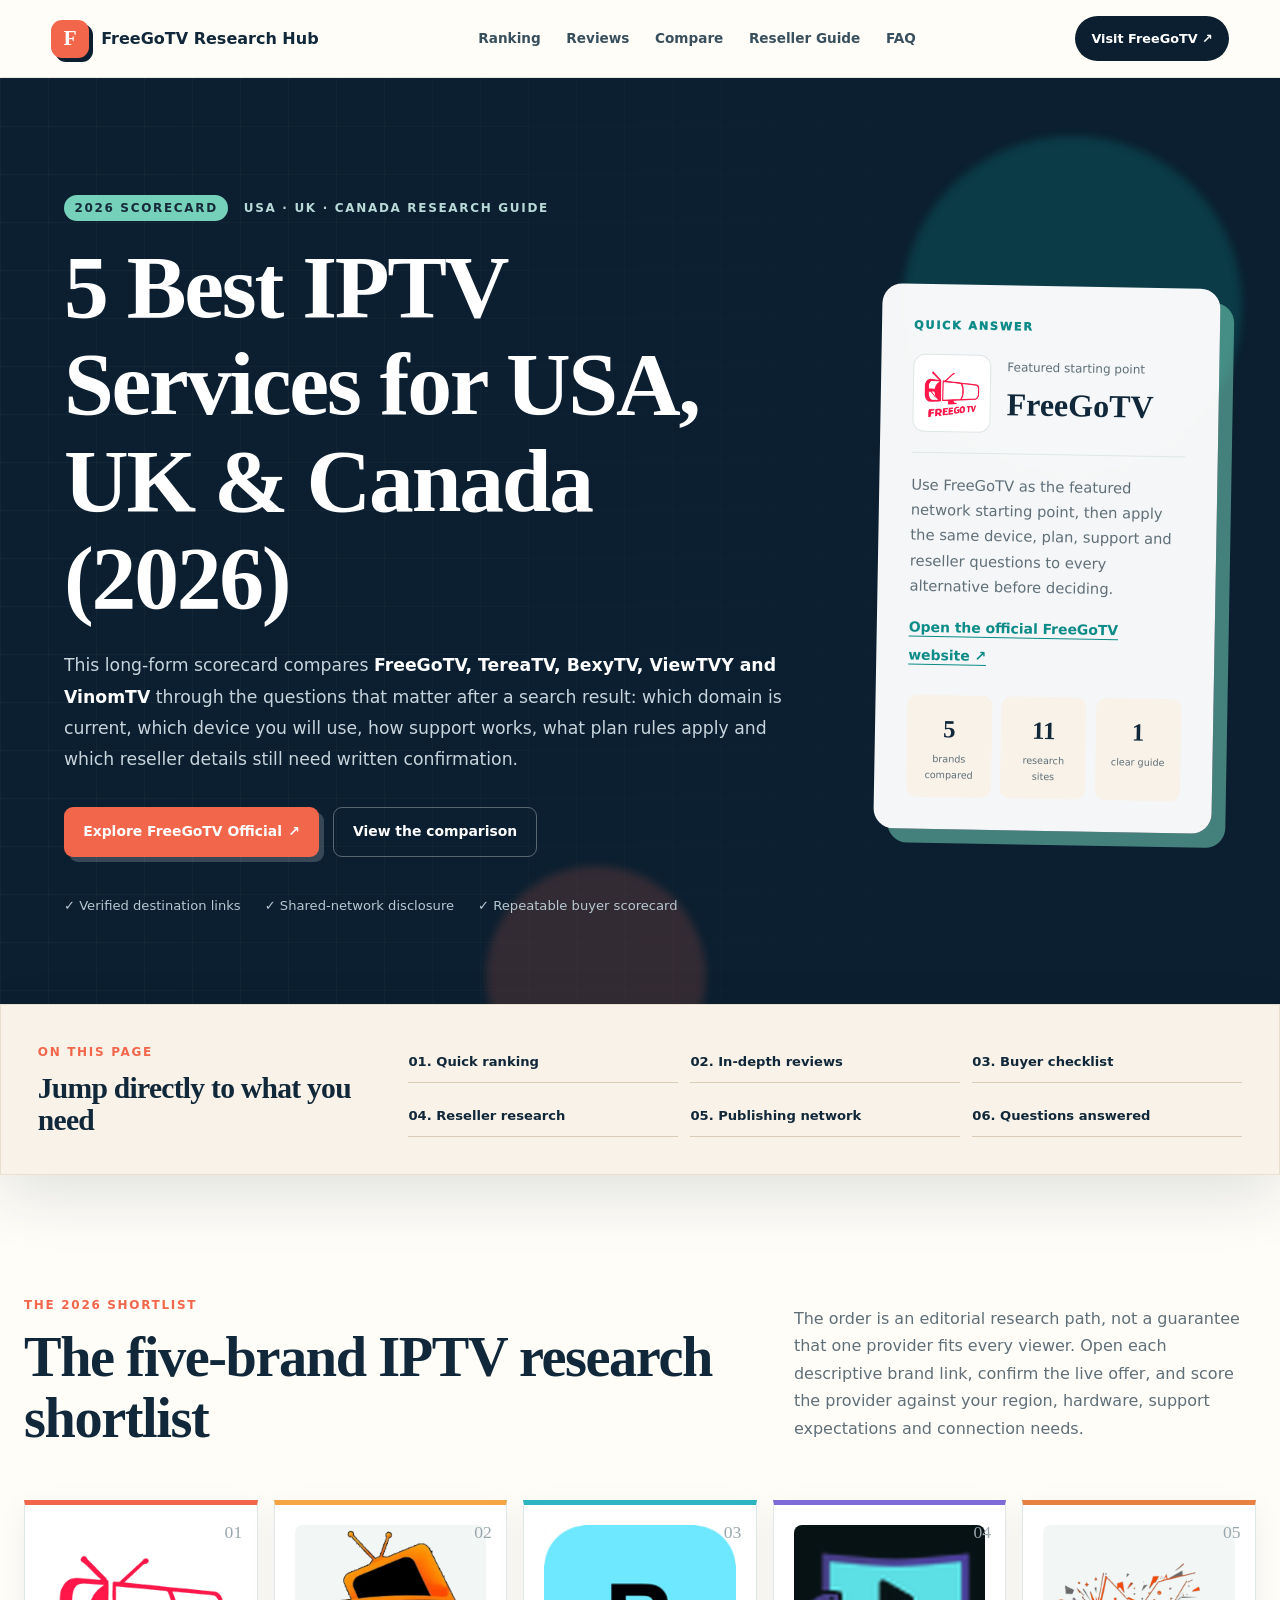
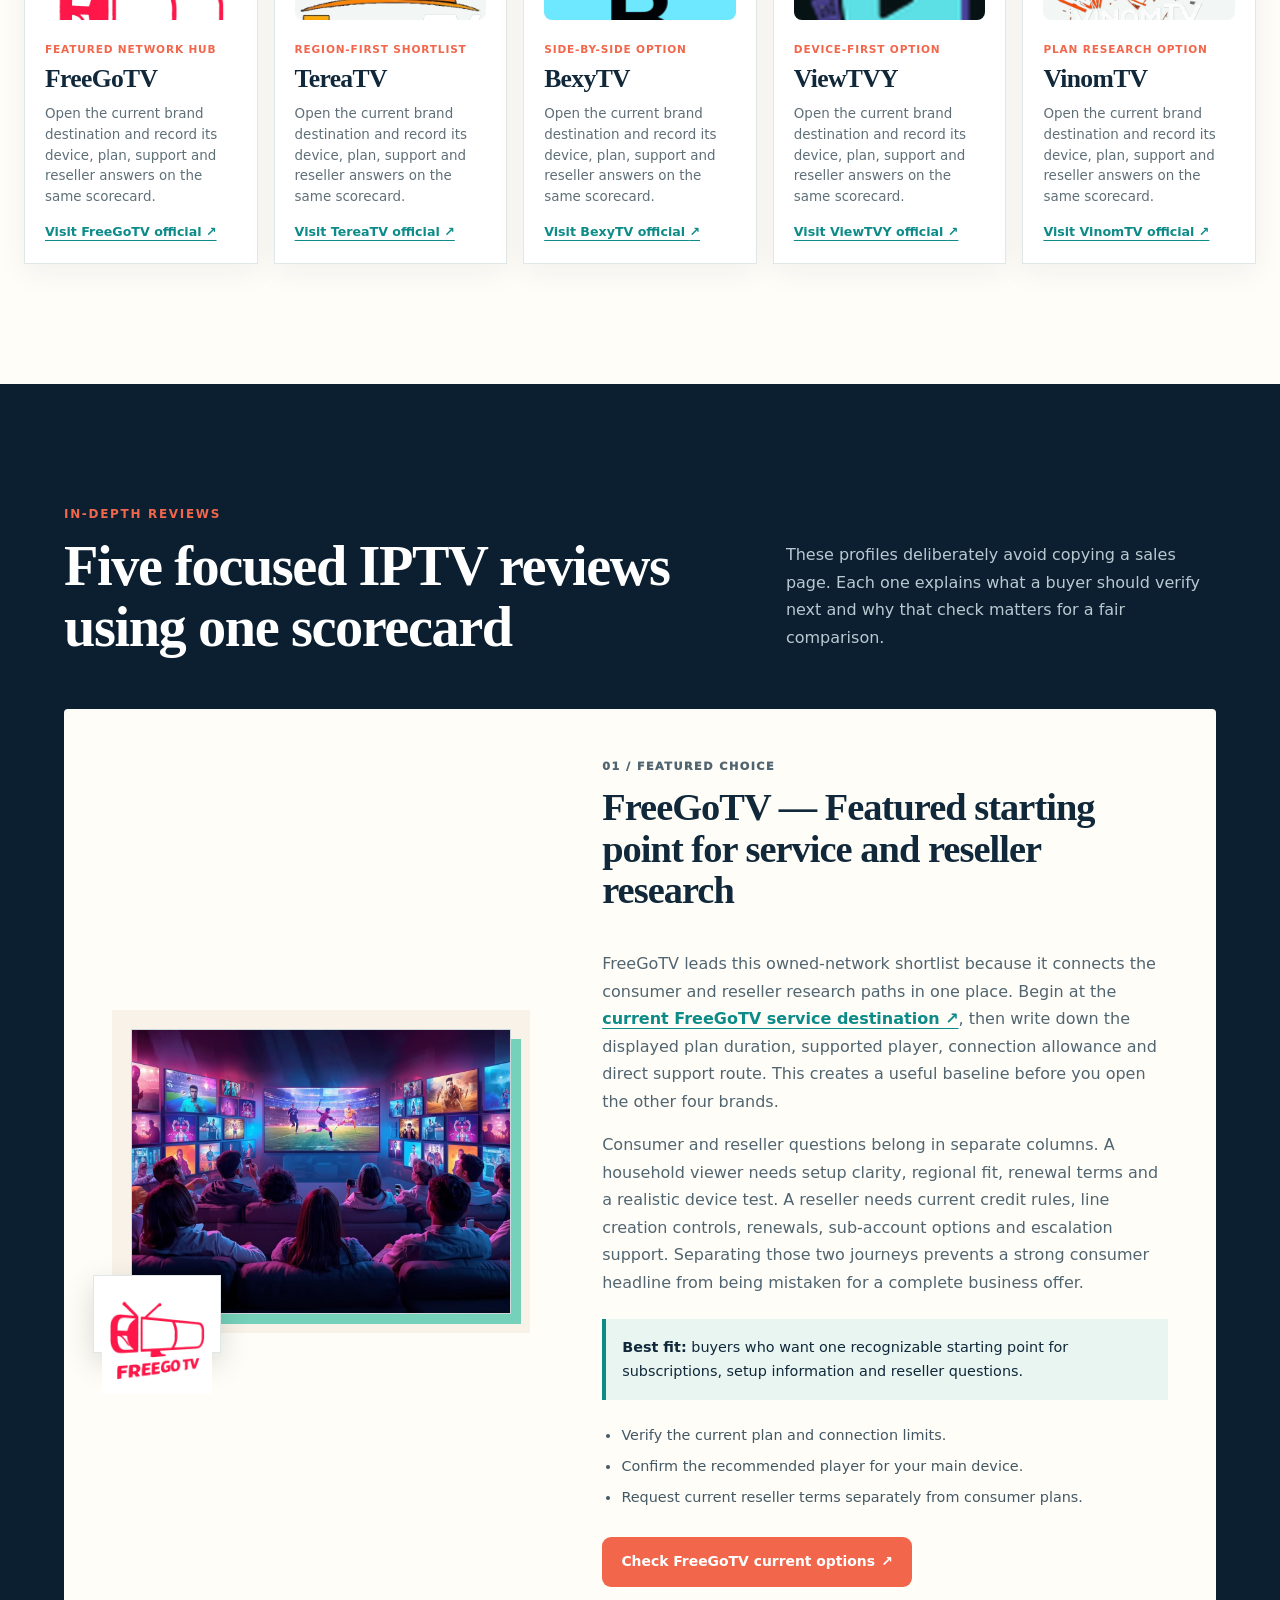
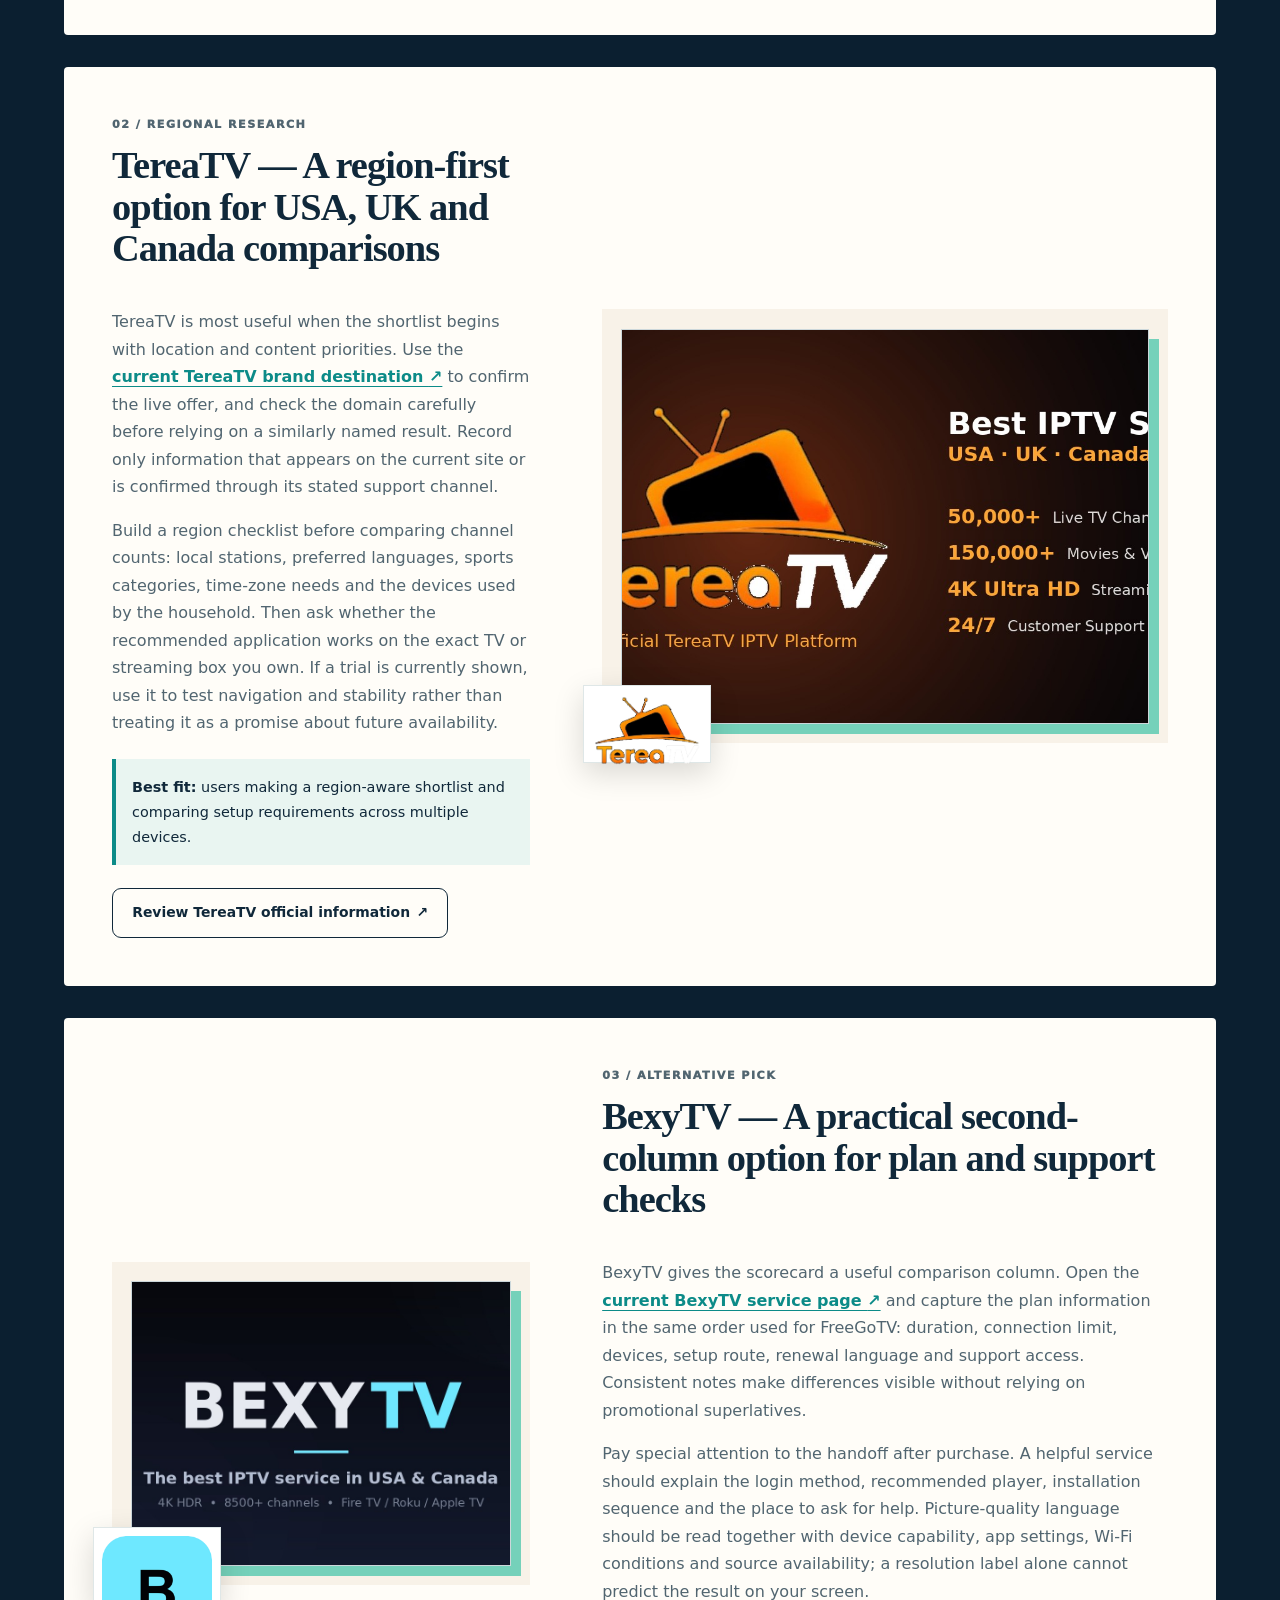
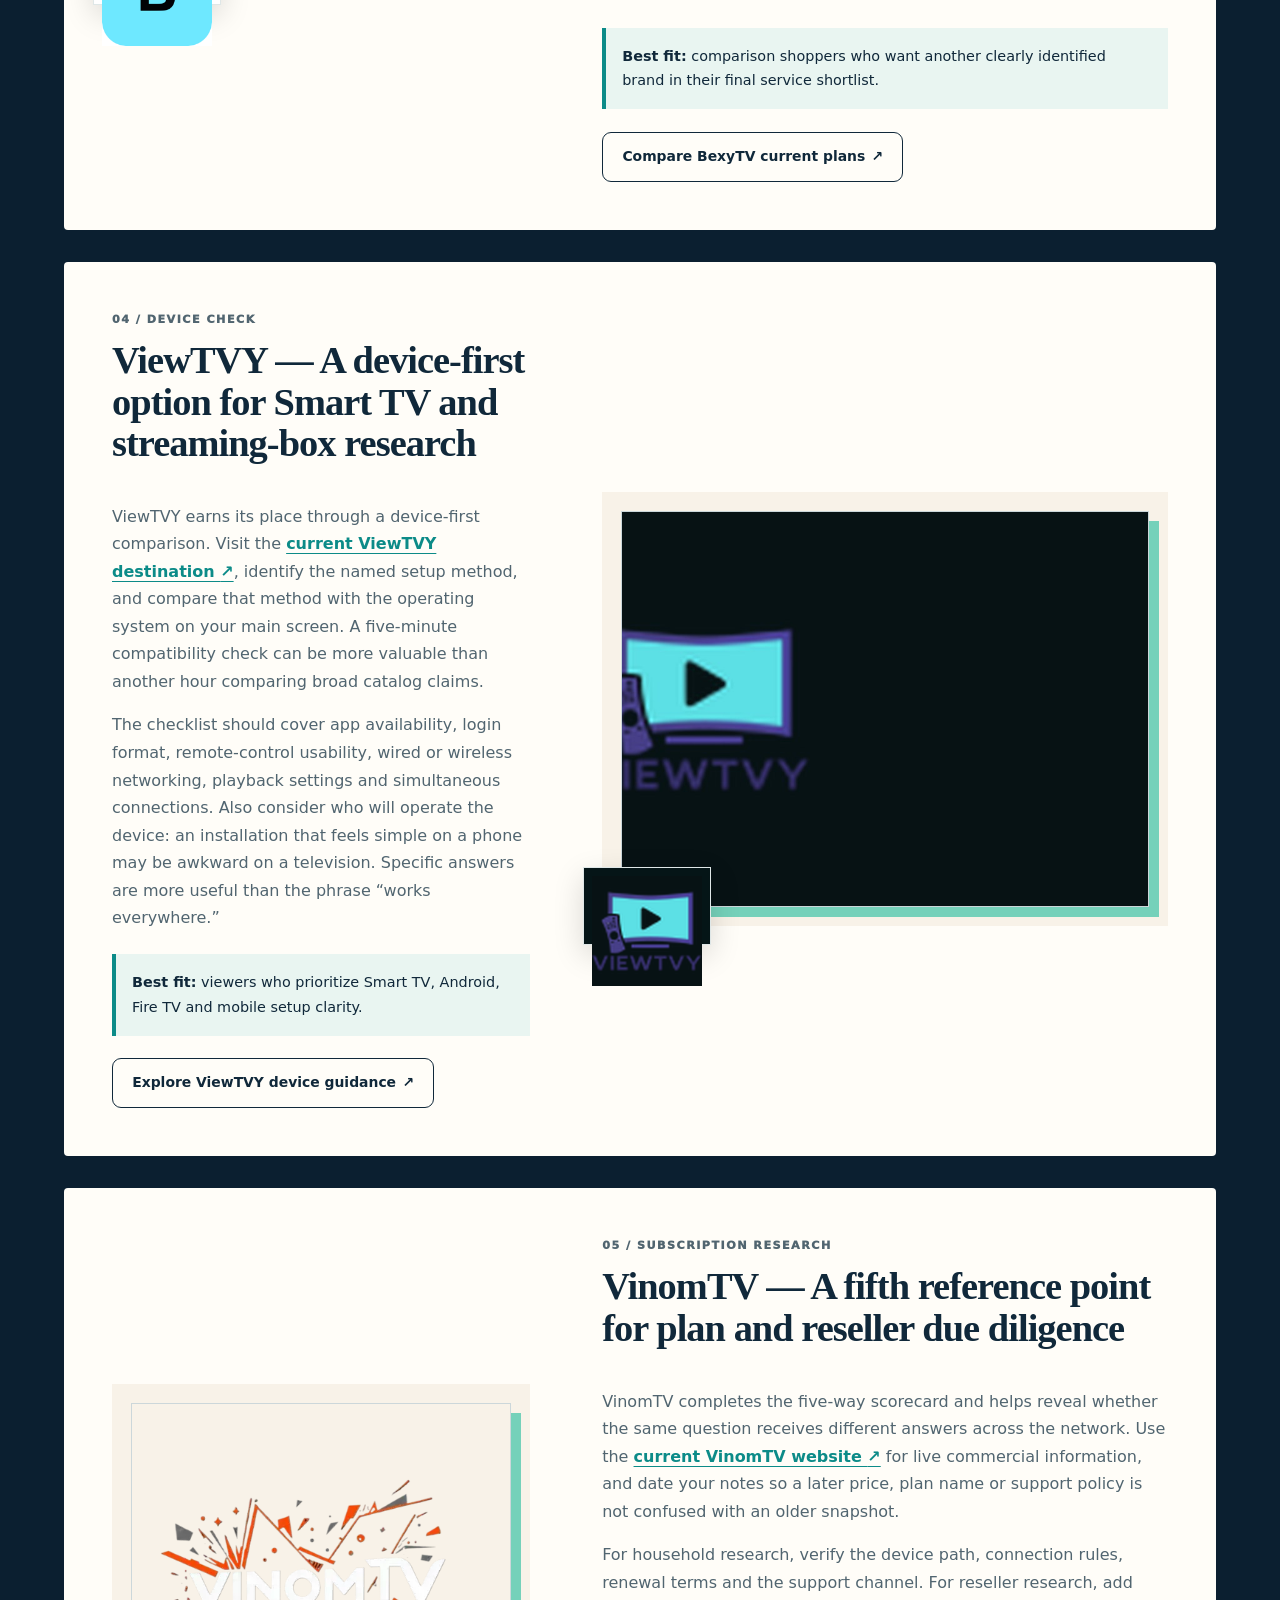
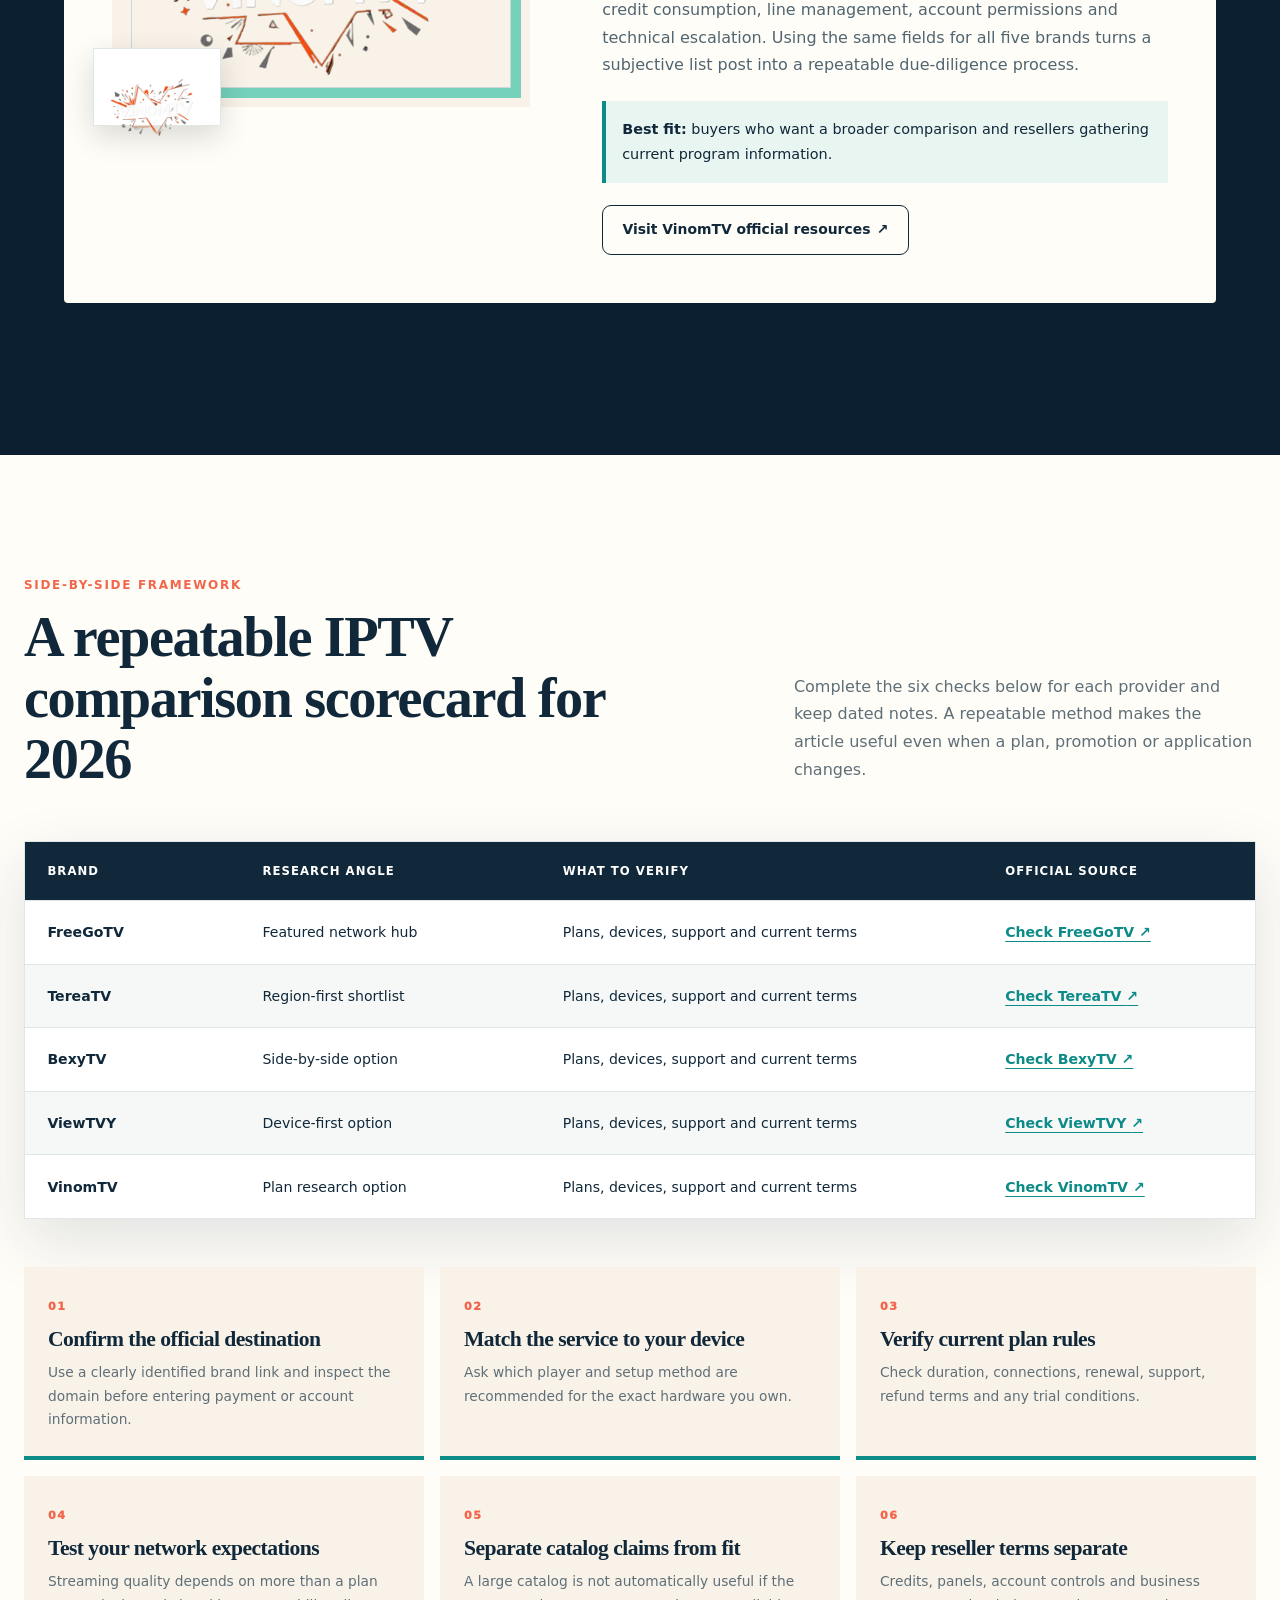
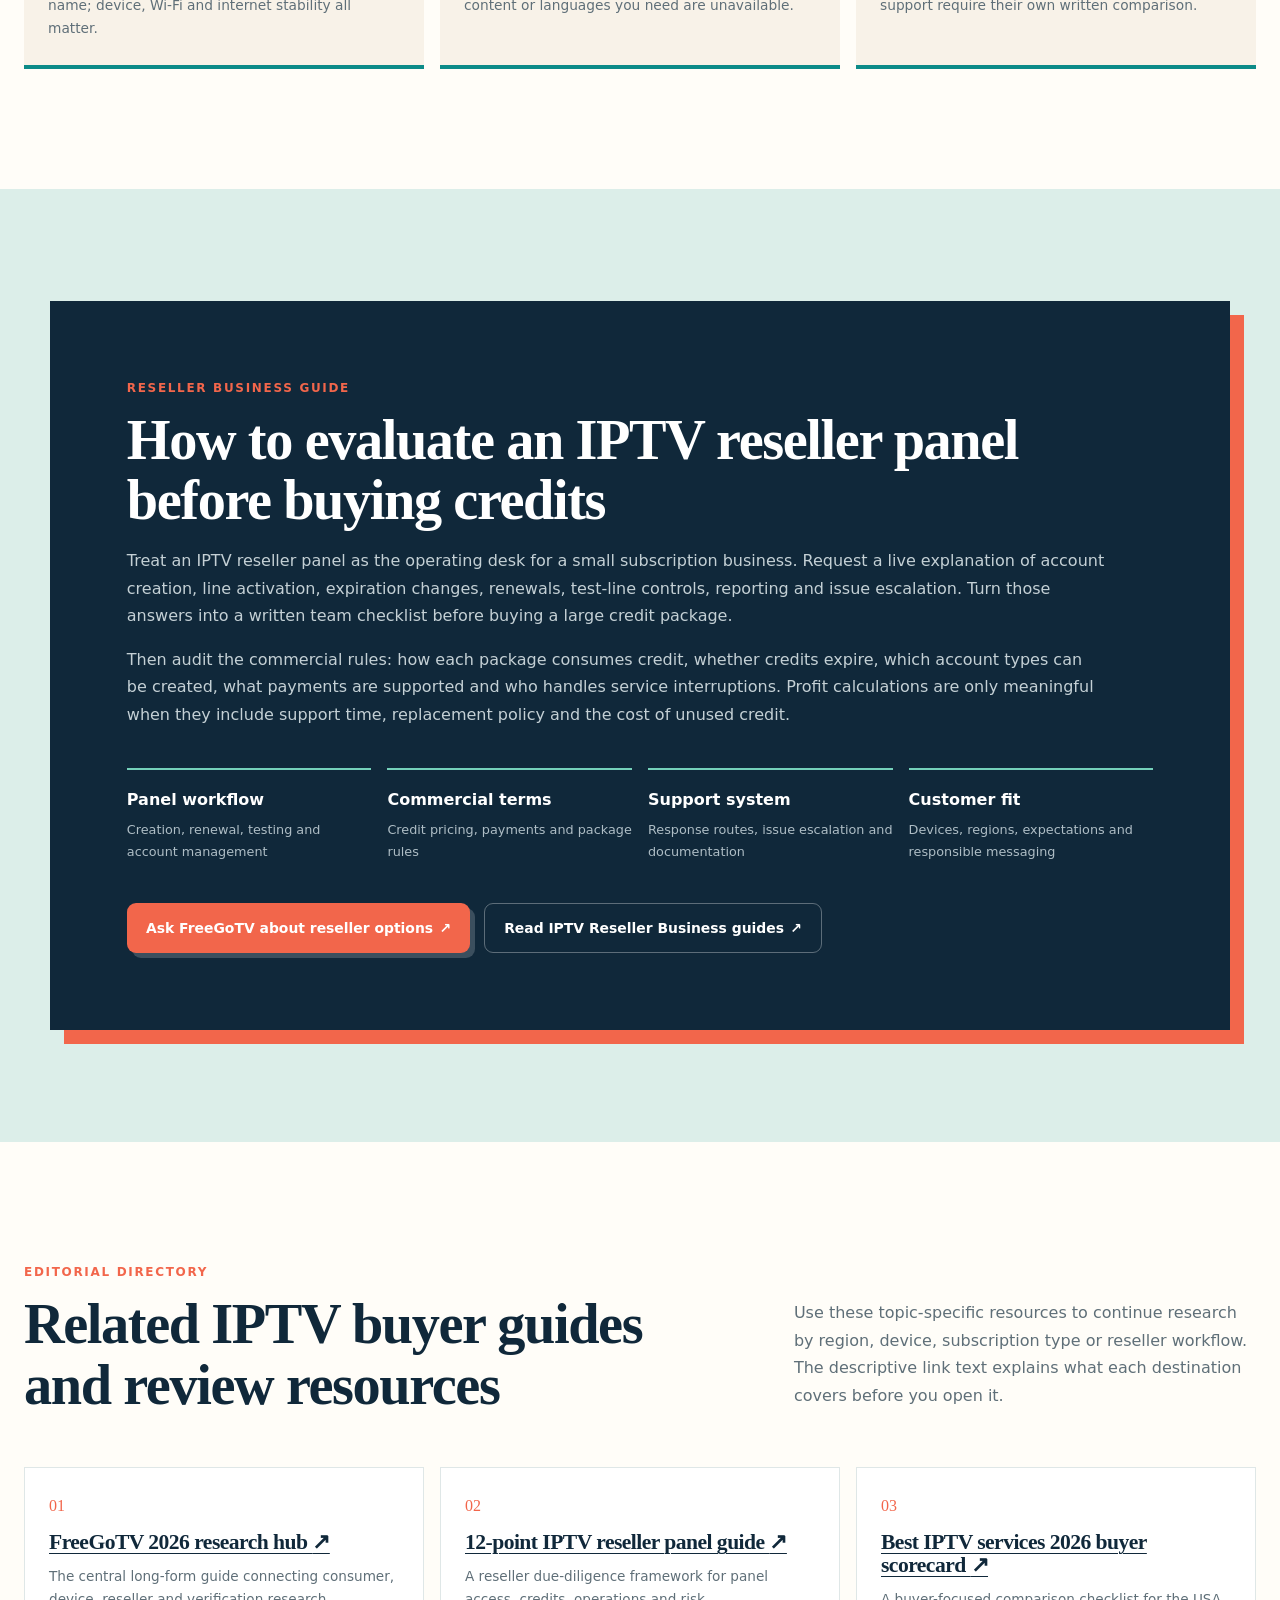
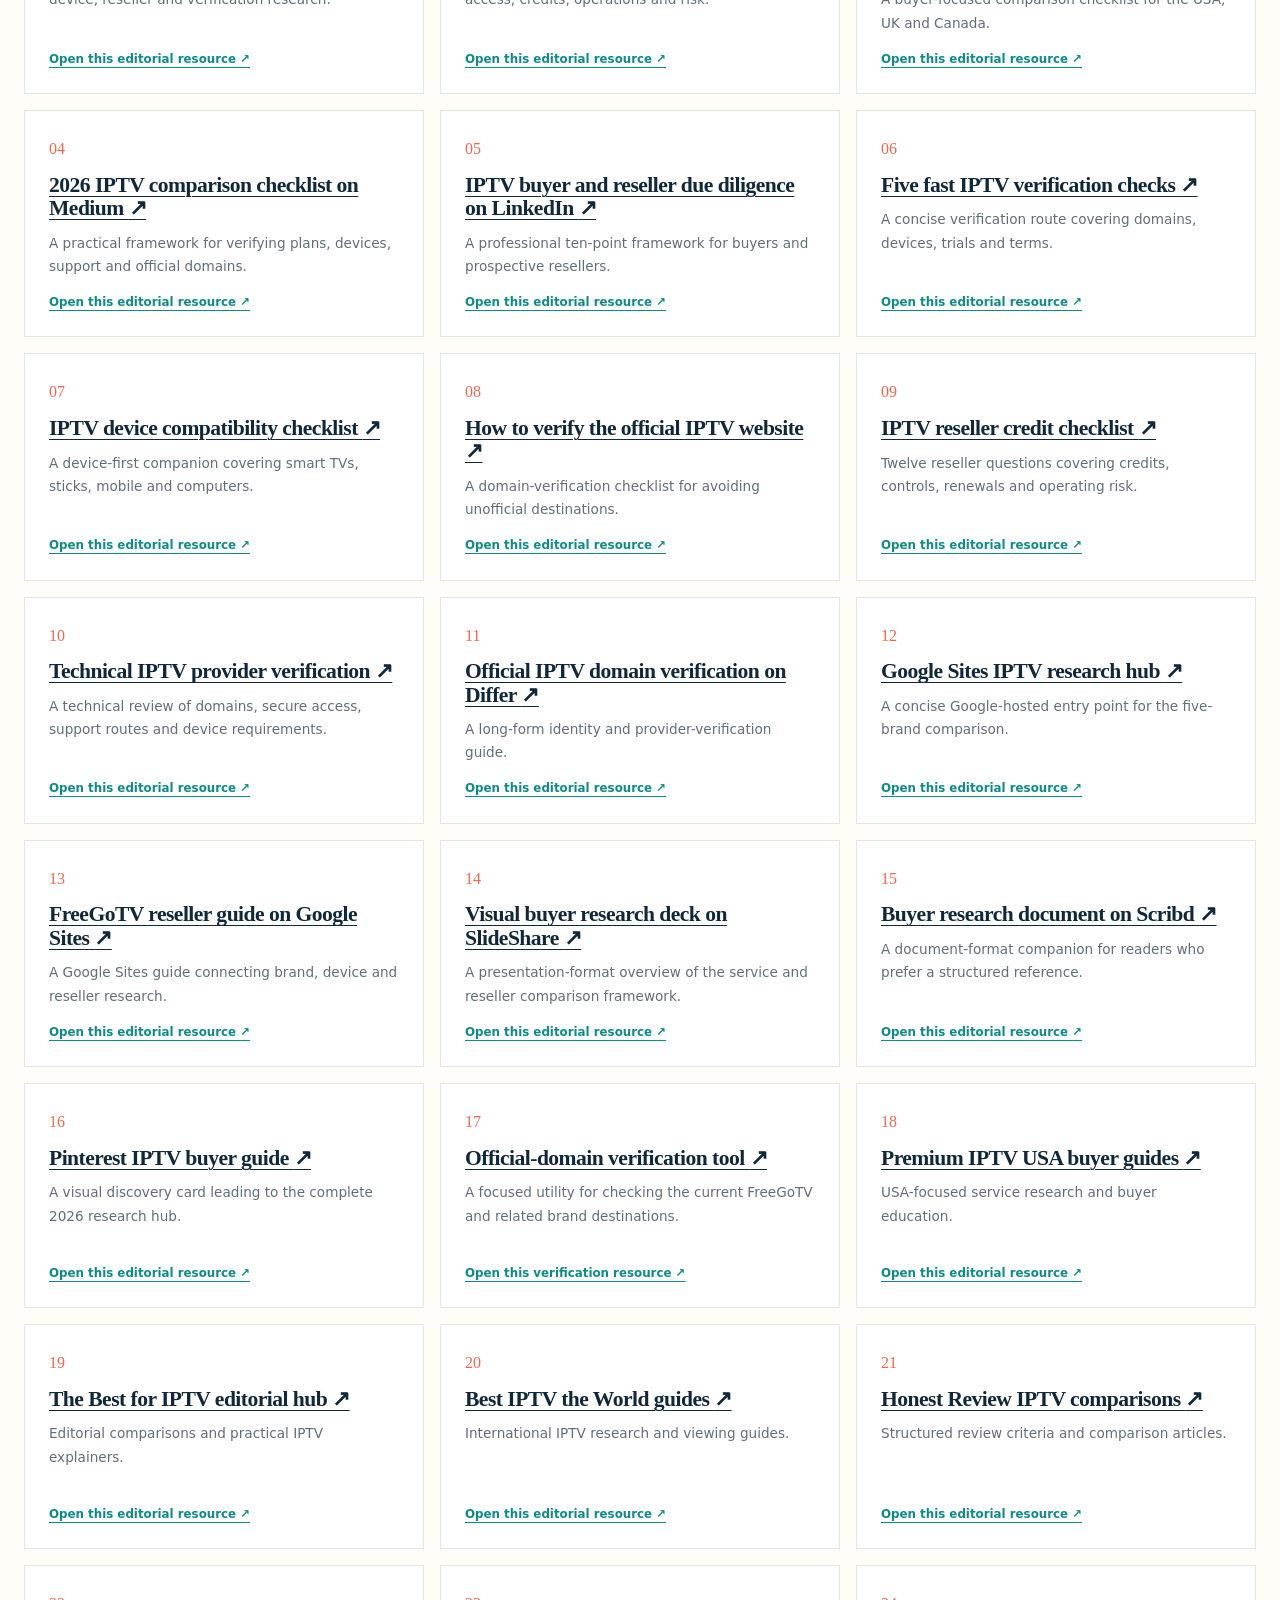
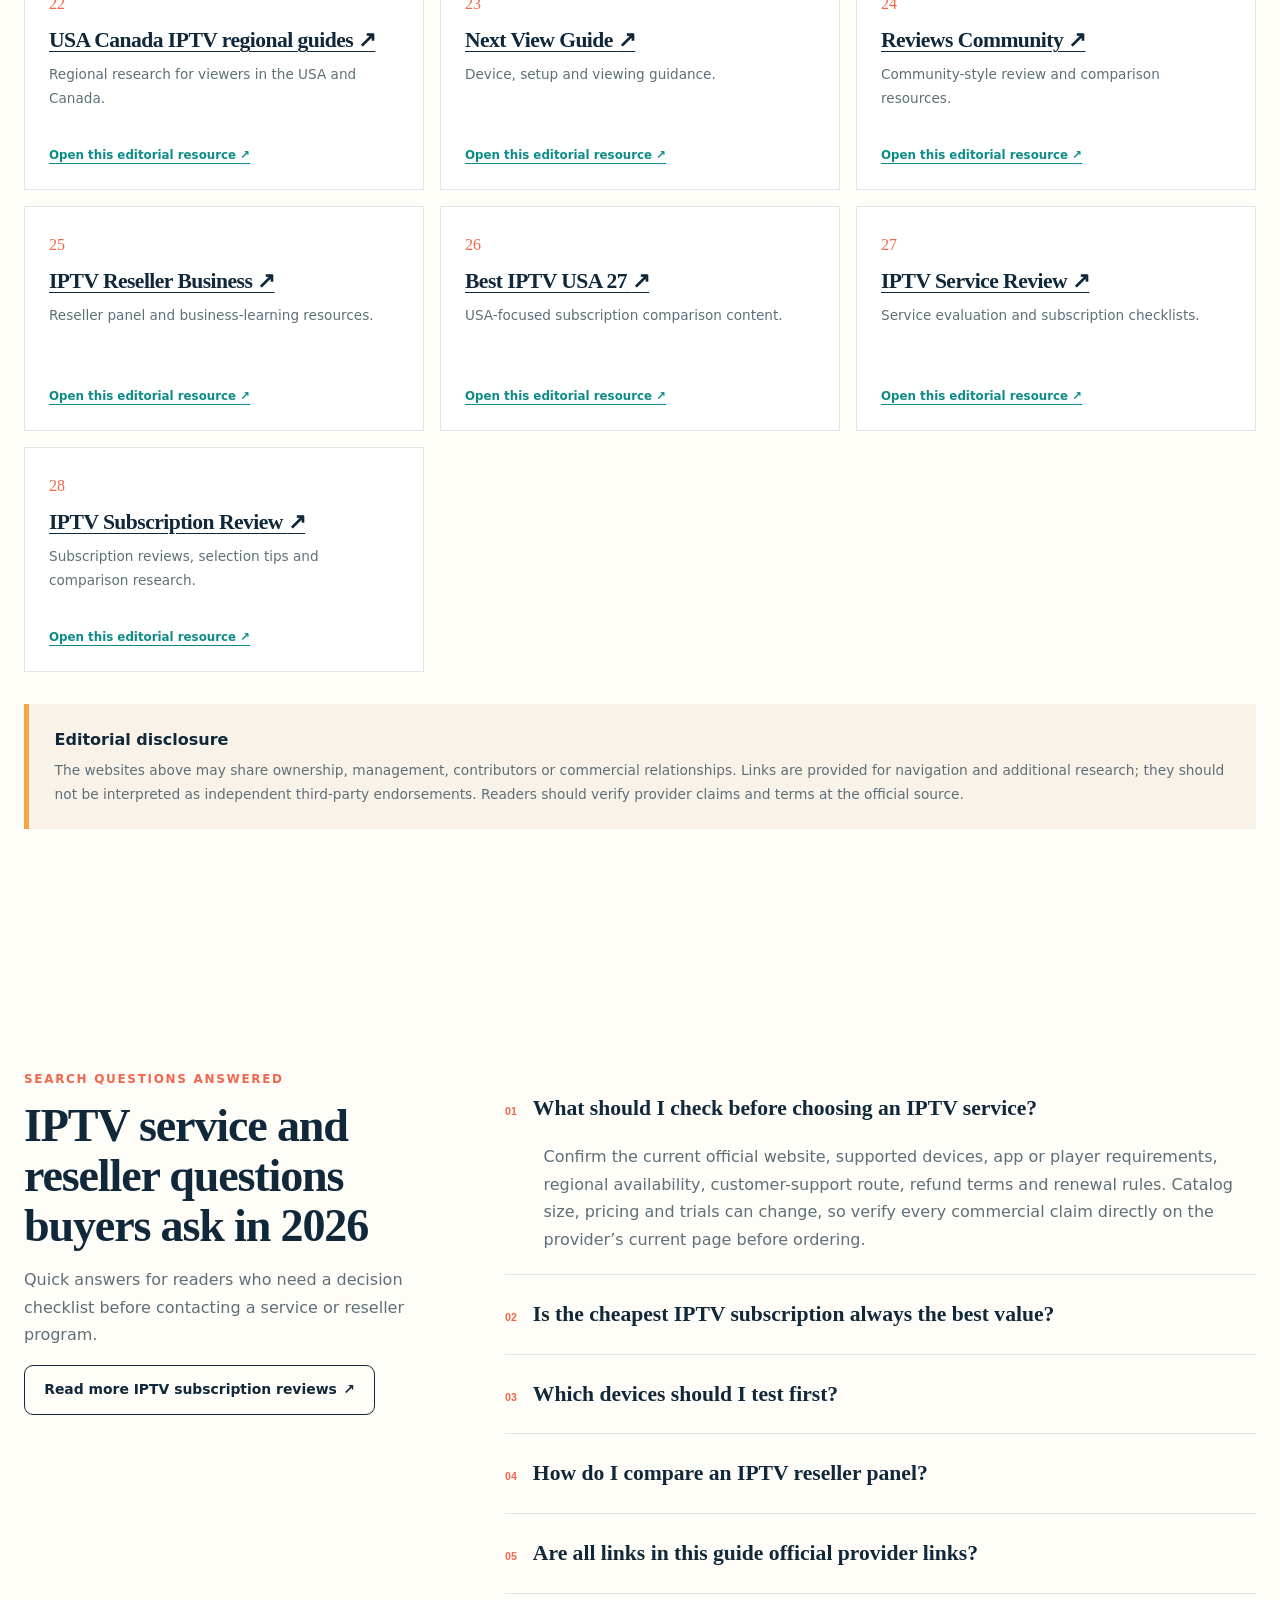
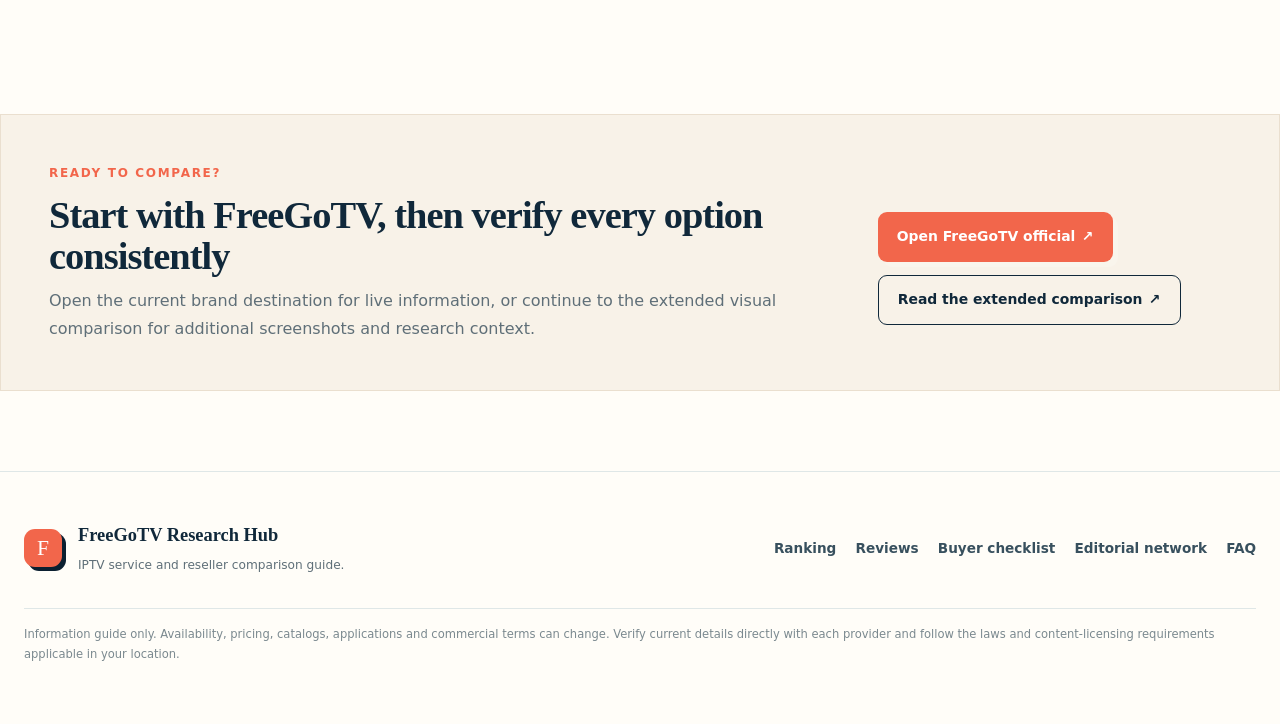
==== commit cdb38489: "Connect GitHub Pages to the full publishing network Add Google Sites, SlideShare, Scribd, Pinterest " ====
--- a/index.html
+++ b/index.html
@@ -23,590 +23,6 @@
   <link rel="stylesheet" href="./styles.css">
 </head>
 <body>
-<link rel="preload" as="image" href="./freegotv-logo.png"/>
-<link rel="preload" as="image" href="./tereatv-logo.png"/>
-<link rel="preload" as="image" href="./bexytv-logo.png"/>
-<link rel="preload" as="image" href="./viewtvy-logo.png"/>
-<link rel="preload" as="image" href="./vinomtv-logo.webp"/>
-<link rel="preload" as="image" href="./freegotv-official.jpg"/>
-<link rel="preload" as="image" href="./tereatv-official.jpg"/>
-<link rel="preload" as="image" href="./bexytv-official.jpg"/>
-<link rel="preload" as="image" href="./viewtvy-official.jpg"/>
-<link rel="preload" as="image" href="./vinomtv-official.webp"/>
-<main>
-<script type="application/ld+json">{"@context":"https://schema.org","@type":"Article","headline":"5 Best IPTV Services for USA, UK and Canada in 2026","description":"A device-first research scorecard for FreeGoTV, TereaTV, BexyTV, ViewTVY and VinomTV.","dateModified":"2026-08-15","author":{"@type":"Organization","name":"IPTV Research Desk"},"about":[{"@type":"Organization","name":"FreeGoTV","url":"https://freegotv.com/"},{"@type":"Organization","name":"TereaTV","url":"https://tereatv.net/"},{"@type":"Organization","name":"BexyTV","url":"https://bexytv.com/"},{"@type":"Organization","name":"ViewTVY","url":"https://viewtvy.net/"},{"@type":"Organization","name":"VinomTV","url":"https://vinomtv.com/"}]}</script>
-<script type="application/ld+json">{"@context":"https://schema.org","@type":"FAQPage","mainEntity":[{"@type":"Question","name":"What should I check before choosing an IPTV service?","acceptedAnswer":{"@type":"Answer","text":"Confirm the current official website, supported devices, app or player requirements, regional availability, customer-support route, refund terms and renewal rules. Catalog size, pricing and trials can change, so verify every commercial claim directly on the provider’s current page before ordering."}},{"@type":"Question","name":"Is the cheapest IPTV subscription always the best value?","acceptedAnswer":{"@type":"Answer","text":"No. A useful comparison considers playback stability, device compatibility, responsive support, account limits, payment clarity and the suitability of the available content for your location. A lower price is only valuable when the service fits the way you actually watch."}},{"@type":"Question","name":"Which devices should I test first?","acceptedAnswer":{"@type":"Answer","text":"Start with the device you use most: Smart TV, Android TV, Fire TV, mobile, tablet or computer. Ask which player is recommended, whether an external app is needed, how many devices can be active and whether the connection performs well on your home network."}},{"@type":"Question","name":"How do I compare an IPTV reseller panel?","acceptedAnswer":{"@type":"Answer","text":"Evaluate credit rules, account creation, line management, renewal workflow, reporting, support response and the written commercial terms. Reseller programs differ from consumer subscriptions, so request current documentation and avoid assuming that every brand uses the same panel or policy."}},{"@type":"Question","name":"Are all links in this guide official provider links?","acceptedAnswer":{"@type":"Answer","text":"The five featured brand buttons lead to the destinations identified in this guide as official. The publishing-network section links to separately branded editorial properties. Ownership and editorial relationships are disclosed because readers should understand the source of every recommendation."}}]}</script>
-<header class="site-header">
-<a class="brand-mark" href="#top" aria-label="Go to the top of the comparison guide">
-<span class="mark-icon">F</span>
-<span>FreeGoTV Research Hub</span>
-</a>
-<nav aria-label="Primary navigation">
-<a href="#ranking">Ranking</a>
-<a href="#reviews">Reviews</a>
-<a href="#comparison">Compare</a>
-<a href="#reseller">Reseller Guide</a>
-<a href="#faq">FAQ</a>
-</nav>
-<a class="header-cta" href="https://freegotv.com/" target="_blank" rel="noopener noreferrer">Visit FreeGoTV <span aria-hidden="true">↗</span>
-</a>
-</header>
-<section class="hero" id="top">
-<div class="hero-orb hero-orb-one">
-</div>
-<div class="hero-orb hero-orb-two">
-</div>
-<div class="hero-copy">
-<p class="eyebrow">
-<span>2026 SCORECARD</span> USA · UK · Canada research guide</p>
-<h1>5 Best IPTV Services for USA, UK &amp; Canada (2026)</h1>
-<p class="hero-lead">This long-form scorecard compares <strong>FreeGoTV, TereaTV, BexyTV, ViewTVY and VinomTV</strong> through the questions that matter after a search result: which domain is current, which device you will use, how support works, what plan rules apply and which reseller details still need written confirmation.</p>
-<div class="hero-actions">
-<a class="primary-button" href="https://freegotv.com/" target="_blank" rel="noopener noreferrer">Explore FreeGoTV Official <span aria-hidden="true">↗</span>
-</a>
-<a class="secondary-button" href="#comparison">View the comparison</a>
-</div>
-<div class="trust-row" aria-label="Guide principles">
-<span>✓ Verified destination links</span>
-<span>✓ Shared-network disclosure</span>
-<span>✓ Repeatable buyer scorecard</span>
-</div>
-</div>
-<aside class="hero-panel" aria-label="Quick comparison summary">
-<p class="panel-kicker">QUICK ANSWER</p>
-<div class="winner-row">
-<img src="./freegotv-logo.png" alt="Official FreeGoTV brand logo"/>
-<div>
-<span>Featured starting point</span>
-<strong>FreeGoTV</strong>
-</div>
-</div>
-<p>Use FreeGoTV as the featured network starting point, then apply the same device, plan, support and reseller questions to every alternative before deciding.</p>
-<a class="panel-link" href="https://freegotv.com/" target="_blank" rel="noopener noreferrer">Open the official FreeGoTV website <span aria-hidden="true">↗</span>
-</a>
-<div class="mini-stats">
-<div>
-<strong>5</strong>
-<span>brands compared</span>
-</div>
-<div>
-<strong>11</strong>
-<span>research sites</span>
-</div>
-<div>
-<strong>1</strong>
-<span>clear guide</span>
-</div>
-</div>
-</aside>
-</section>
-<section class="toc-wrap" aria-labelledby="contents-title">
-<div>
-<p class="section-label">ON THIS PAGE</p>
-<h2 id="contents-title">Jump directly to what you need</h2>
-</div>
-<div class="toc-links">
-<a href="#ranking">01. Quick ranking</a>
-<a href="#reviews">02. In-depth reviews</a>
-<a href="#comparison">03. Buyer checklist</a>
-<a href="#reseller">04. Reseller research</a>
-<a href="#network">05. Publishing network</a>
-<a href="#faq">06. Questions answered</a>
-</div>
-</section>
-<section class="section" id="ranking">
-<div class="section-heading">
-<div>
-<p class="section-label">THE 2026 SHORTLIST</p>
-<h2>The five-brand IPTV research shortlist</h2>
-</div>
-<p>The order is an editorial research path, not a guarantee that one provider fits every viewer. Open each descriptive brand link, confirm the live offer, and score the provider against your region, hardware, support expectations and connection needs.</p>
-</div>
-<div class="brand-grid">
-<article class="brand-card coral">
-<span class="rank">01</span>
-<div class="logo-frame">
-<img src="./freegotv-logo.png" alt="FreeGoTV official brand logo"/>
-</div>
-<p class="card-label">Featured network hub</p>
-<h3>FreeGoTV</h3>
-<p>Open the current brand destination and record its device, plan, support and reseller answers on the same scorecard.</p>
-<a class="text-link" href="https://freegotv.com/" target="_blank" rel="noopener noreferrer">Visit FreeGoTV official <span aria-hidden="true">↗</span>
-</a>
-</article>
-<article class="brand-card amber">
-<span class="rank">02</span>
-<div class="logo-frame">
-<img src="./tereatv-logo.png" alt="TereaTV official brand logo"/>
-</div>
-<p class="card-label">Region-first shortlist</p>
-<h3>TereaTV</h3>
-<p>Open the current brand destination and record its device, plan, support and reseller answers on the same scorecard.</p>
-<a class="text-link" href="https://tereatv.net/" target="_blank" rel="noopener noreferrer">Visit TereaTV official <span aria-hidden="true">↗</span>
-</a>
-</article>
-<article class="brand-card cyan">
-<span class="rank">03</span>
-<div class="logo-frame">
-<img src="./bexytv-logo.png" alt="BexyTV official brand logo"/>
-</div>
-<p class="card-label">Side-by-side option</p>
-<h3>BexyTV</h3>
-<p>Open the current brand destination and record its device, plan, support and reseller answers on the same scorecard.</p>
-<a class="text-link" href="https://bexytv.com/" target="_blank" rel="noopener noreferrer">Visit BexyTV official <span aria-hidden="true">↗</span>
-</a>
-</article>
-<article class="brand-card violet">
-<span class="rank">04</span>
-<div class="logo-frame">
-<img src="./viewtvy-logo.png" alt="ViewTVY official brand logo"/>
-</div>
-<p class="card-label">Device-first option</p>
-<h3>ViewTVY</h3>
-<p>Open the current brand destination and record its device, plan, support and reseller answers on the same scorecard.</p>
-<a class="text-link" href="https://viewtvy.net/" target="_blank" rel="noopener noreferrer">Visit ViewTVY official <span aria-hidden="true">↗</span>
-</a>
-</article>
-<article class="brand-card orange">
-<span class="rank">05</span>
-<div class="logo-frame">
-<img src="./vinomtv-logo.webp" alt="VinomTV official brand logo"/>
-</div>
-<p class="card-label">Plan research option</p>
-<h3>VinomTV</h3>
-<p>Open the current brand destination and record its device, plan, support and reseller answers on the same scorecard.</p>
-<a class="text-link" href="https://vinomtv.com/" target="_blank" rel="noopener noreferrer">Visit VinomTV official <span aria-hidden="true">↗</span>
-</a>
-</article>
-</div>
-</section>
-<section class="section reviews-section" id="reviews">
-<div class="section-heading light">
-<div>
-<p class="section-label">IN-DEPTH REVIEWS</p>
-<h2>Five focused IPTV reviews using one scorecard</h2>
-</div>
-<p>These profiles deliberately avoid copying a sales page. Each one explains what a buyer should verify next and why that check matters for a fair comparison.</p>
-</div>
-<article class="deep-review" id="freegotv-review">
-<div class="review-visual">
-<img class="site-shot" src="./freegotv-official.jpg" alt="Screenshot of the FreeGoTV official website home page"/>
-<div class="logo-badge">
-<img src="./freegotv-logo.png" alt="FreeGoTV official logo"/>
-</div>
-</div>
-<div class="review-copy">
-<p class="review-number">01 / FEATURED CHOICE</p>
-<h3>FreeGoTV — Featured starting point for service and reseller research</h3>
-<p>FreeGoTV leads this owned-network shortlist because it connects the consumer and reseller research paths in one place. Begin at the <a class="text-link" href="https://freegotv.com/" target="_blank" rel="noopener noreferrer">current FreeGoTV service destination <span aria-hidden="true">↗</span>
-</a>, then write down the displayed plan duration, supported player, connection allowance and direct support route. This creates a useful baseline before you open the other four brands.</p>
-<p>Consumer and reseller questions belong in separate columns. A household viewer needs setup clarity, regional fit, renewal terms and a realistic device test. A reseller needs current credit rules, line creation controls, renewals, sub-account options and escalation support. Separating those two journeys prevents a strong consumer headline from being mistaken for a complete business offer.</p>
-<div class="verdict">
-<strong>Best fit:</strong> buyers who want one recognizable starting point for subscriptions, setup information and reseller questions.</div>
-<ul class="check-list">
-<li>Verify the current plan and connection limits.</li>
-<li>Confirm the recommended player for your main device.</li>
-<li>Request current reseller terms separately from consumer plans.</li>
-</ul>
-<a class="primary-button" href="https://freegotv.com/" target="_blank" rel="noopener noreferrer">Check FreeGoTV current options <span aria-hidden="true">↗</span>
-</a>
-</div>
-</article>
-<article class="deep-review reverse" id="tereatv-review">
-<div class="review-visual">
-<img class="site-shot" src="./tereatv-official.jpg" alt="Screenshot of the TereaTV official website home page"/>
-<div class="logo-badge">
-<img src="./tereatv-logo.png" alt="TereaTV official logo"/>
-</div>
-</div>
-<div class="review-copy">
-<p class="review-number">02 / REGIONAL RESEARCH</p>
-<h3>TereaTV — A region-first option for USA, UK and Canada comparisons</h3>
-<p>TereaTV is most useful when the shortlist begins with location and content priorities. Use the <a class="text-link" href="https://tereatv.net/" target="_blank" rel="noopener noreferrer">current TereaTV brand destination <span aria-hidden="true">↗</span>
-</a> to confirm the live offer, and check the domain carefully before relying on a similarly named result. Record only information that appears on the current site or is confirmed through its stated support channel.</p>
-<p>Build a region checklist before comparing channel counts: local stations, preferred languages, sports categories, time-zone needs and the devices used by the household. Then ask whether the recommended application works on the exact TV or streaming box you own. If a trial is currently shown, use it to test navigation and stability rather than treating it as a promise about future availability.</p>
-<div class="verdict">
-<strong>Best fit:</strong> users making a region-aware shortlist and comparing setup requirements across multiple devices.</div>
-<a class="outline-button" href="https://tereatv.net/" target="_blank" rel="noopener noreferrer">Review TereaTV official information <span aria-hidden="true">↗</span>
-</a>
-</div>
-</article>
-<article class="deep-review" id="bexytv-review">
-<div class="review-visual">
-<img class="site-shot" src="./bexytv-official.jpg" alt="Screenshot of the BexyTV official website home page"/>
-<div class="logo-badge">
-<img src="./bexytv-logo.png" alt="BexyTV official logo"/>
-</div>
-</div>
-<div class="review-copy">
-<p class="review-number">03 / ALTERNATIVE PICK</p>
-<h3>BexyTV — A practical second-column option for plan and support checks</h3>
-<p>BexyTV gives the scorecard a useful comparison column. Open the <a class="text-link" href="https://bexytv.com/" target="_blank" rel="noopener noreferrer">current BexyTV service page <span aria-hidden="true">↗</span>
-</a> and capture the plan information in the same order used for FreeGoTV: duration, connection limit, devices, setup route, renewal language and support access. Consistent notes make differences visible without relying on promotional superlatives.</p>
-<p>Pay special attention to the handoff after purchase. A helpful service should explain the login method, recommended player, installation sequence and the place to ask for help. Picture-quality language should be read together with device capability, app settings, Wi-Fi conditions and source availability; a resolution label alone cannot predict the result on your screen.</p>
-<div class="verdict">
-<strong>Best fit:</strong> comparison shoppers who want another clearly identified brand in their final service shortlist.</div>
-<a class="outline-button" href="https://bexytv.com/" target="_blank" rel="noopener noreferrer">Compare BexyTV current plans <span aria-hidden="true">↗</span>
-</a>
-</div>
-</article>
-<article class="deep-review reverse" id="viewtvy-review">
-<div class="review-visual">
-<img class="site-shot" src="./viewtvy-official.jpg" alt="Screenshot of the ViewTVY official website home page"/>
-<div class="logo-badge dark">
-<img src="./viewtvy-logo.png" alt="ViewTVY official logo"/>
-</div>
-</div>
-<div class="review-copy">
-<p class="review-number">04 / DEVICE CHECK</p>
-<h3>ViewTVY — A device-first option for Smart TV and streaming-box research</h3>
-<p>ViewTVY earns its place through a device-first comparison. Visit the <a class="text-link" href="https://viewtvy.net/" target="_blank" rel="noopener noreferrer">current ViewTVY destination <span aria-hidden="true">↗</span>
-</a>, identify the named setup method, and compare that method with the operating system on your main screen. A five-minute compatibility check can be more valuable than another hour comparing broad catalog claims.</p>
-<p>The checklist should cover app availability, login format, remote-control usability, wired or wireless networking, playback settings and simultaneous connections. Also consider who will operate the device: an installation that feels simple on a phone may be awkward on a television. Specific answers are more useful than the phrase “works everywhere.”</p>
-<div class="verdict">
-<strong>Best fit:</strong> viewers who prioritize Smart TV, Android, Fire TV and mobile setup clarity.</div>
-<a class="outline-button" href="https://viewtvy.net/" target="_blank" rel="noopener noreferrer">Explore ViewTVY device guidance <span aria-hidden="true">↗</span>
-</a>
-</div>
-</article>
-<article class="deep-review" id="vinomtv-review">
-<div class="review-visual">
-<img class="site-shot" src="./vinomtv-official.webp" alt="Screenshot of the VinomTV official website home page"/>
-<div class="logo-badge white">
-<img src="./vinomtv-logo.webp" alt="VinomTV official logo"/>
-</div>
-</div>
-<div class="review-copy">
-<p class="review-number">05 / SUBSCRIPTION RESEARCH</p>
-<h3>VinomTV — A fifth reference point for plan and reseller due diligence</h3>
-<p>VinomTV completes the five-way scorecard and helps reveal whether the same question receives different answers across the network. Use the <a class="text-link" href="https://vinomtv.com/" target="_blank" rel="noopener noreferrer">current VinomTV website <span aria-hidden="true">↗</span>
-</a> for live commercial information, and date your notes so a later price, plan name or support policy is not confused with an older snapshot.</p>
-<p>For household research, verify the device path, connection rules, renewal terms and the support channel. For reseller research, add credit consumption, line management, account permissions and technical escalation. Using the same fields for all five brands turns a subjective list post into a repeatable due-diligence process.</p>
-<div class="verdict">
-<strong>Best fit:</strong> buyers who want a broader comparison and resellers gathering current program information.</div>
-<a class="outline-button" href="https://vinomtv.com/" target="_blank" rel="noopener noreferrer">Visit VinomTV official resources <span aria-hidden="true">↗</span>
-</a>
-</div>
-</article>
-</section>
-<section class="section" id="comparison">
-<div class="section-heading">
-<div>
-<p class="section-label">SIDE-BY-SIDE FRAMEWORK</p>
-<h2>A repeatable IPTV comparison scorecard for 2026</h2>
-</div>
-<p>Complete the six checks below for each provider and keep dated notes. A repeatable method makes the article useful even when a plan, promotion or application changes.</p>
-</div>
-<div class="comparison-table" role="table" aria-label="IPTV brand research comparison">
-<div class="table-row table-head" role="row">
-<span role="columnheader">Brand</span>
-<span role="columnheader">Research angle</span>
-<span role="columnheader">What to verify</span>
-<span role="columnheader">Official source</span>
-</div>
-<div class="table-row" role="row">
-<strong role="cell">FreeGoTV</strong>
-<span role="cell">Featured network hub</span>
-<span role="cell">Plans, devices, support and current terms</span>
-<span role="cell">
-<a class="text-link" href="https://freegotv.com/" target="_blank" rel="noopener noreferrer">Check FreeGoTV <span aria-hidden="true">↗</span>
-</a>
-</span>
-</div>
-<div class="table-row" role="row">
-<strong role="cell">TereaTV</strong>
-<span role="cell">Region-first shortlist</span>
-<span role="cell">Plans, devices, support and current terms</span>
-<span role="cell">
-<a class="text-link" href="https://tereatv.net/" target="_blank" rel="noopener noreferrer">Check TereaTV <span aria-hidden="true">↗</span>
-</a>
-</span>
-</div>
-<div class="table-row" role="row">
-<strong role="cell">BexyTV</strong>
-<span role="cell">Side-by-side option</span>
-<span role="cell">Plans, devices, support and current terms</span>
-<span role="cell">
-<a class="text-link" href="https://bexytv.com/" target="_blank" rel="noopener noreferrer">Check BexyTV <span aria-hidden="true">↗</span>
-</a>
-</span>
-</div>
-<div class="table-row" role="row">
-<strong role="cell">ViewTVY</strong>
-<span role="cell">Device-first option</span>
-<span role="cell">Plans, devices, support and current terms</span>
-<span role="cell">
-<a class="text-link" href="https://viewtvy.net/" target="_blank" rel="noopener noreferrer">Check ViewTVY <span aria-hidden="true">↗</span>
-</a>
-</span>
-</div>
-<div class="table-row" role="row">
-<strong role="cell">VinomTV</strong>
-<span role="cell">Plan research option</span>
-<span role="cell">Plans, devices, support and current terms</span>
-<span role="cell">
-<a class="text-link" href="https://vinomtv.com/" target="_blank" rel="noopener noreferrer">Check VinomTV <span aria-hidden="true">↗</span>
-</a>
-</span>
-</div>
-</div>
-<div class="check-grid">
-<article>
-<span>01</span>
-<h3>Confirm the official destination</h3>
-<p>Use a clearly identified brand link and inspect the domain before entering payment or account information.</p>
-</article>
-<article>
-<span>02</span>
-<h3>Match the service to your device</h3>
-<p>Ask which player and setup method are recommended for the exact hardware you own.</p>
-</article>
-<article>
-<span>03</span>
-<h3>Verify current plan rules</h3>
-<p>Check duration, connections, renewal, support, refund terms and any trial conditions.</p>
-</article>
-<article>
-<span>04</span>
-<h3>Test your network expectations</h3>
-<p>Streaming quality depends on more than a plan name; device, Wi-Fi and internet stability all matter.</p>
-</article>
-<article>
-<span>05</span>
-<h3>Separate catalog claims from fit</h3>
-<p>A large catalog is not automatically useful if the content or languages you need are unavailable.</p>
-</article>
-<article>
-<span>06</span>
-<h3>Keep reseller terms separate</h3>
-<p>Credits, panels, account controls and business support require their own written comparison.</p>
-</article>
-</div>
-</section>
-<section class="reseller-section" id="reseller">
-<div class="reseller-card">
-<p class="section-label">RESELLER BUSINESS GUIDE</p>
-<h2>How to evaluate an IPTV reseller panel before buying credits</h2>
-<p>Treat an IPTV reseller panel as the operating desk for a small subscription business. Request a live explanation of account creation, line activation, expiration changes, renewals, test-line controls, reporting and issue escalation. Turn those answers into a written team checklist before buying a large credit package.</p>
-<p>Then audit the commercial rules: how each package consumes credit, whether credits expire, which account types can be created, what payments are supported and who handles service interruptions. Profit calculations are only meaningful when they include support time, replacement policy and the cost of unused credit. Use the <a class="text-link" href="https://best-iptv-reseller-panel-2026-566928.gitlab.io/" target="_blank" rel="noopener noreferrer">12-point IPTV reseller panel evaluation guide <span aria-hidden="true">↗</span>
-</a> to document platform access, credit economics, support operations and risk before committing funds.</p>
-<div class="reseller-points">
-<div>
-<strong>Panel workflow</strong>
-<span>Creation, renewal, testing and account management</span>
-</div>
-<div>
-<strong>Commercial terms</strong>
-<span>Credit pricing, payments and package rules</span>
-</div>
-<div>
-<strong>Support system</strong>
-<span>Response routes, issue escalation and documentation</span>
-</div>
-<div>
-<strong>Customer fit</strong>
-<span>Devices, regions, expectations and responsible messaging</span>
-</div>
-</div>
-<div class="hero-actions">
-<a class="primary-button" href="https://freegotv.com/" target="_blank" rel="noopener noreferrer">Ask FreeGoTV about reseller options <span aria-hidden="true">↗</span>
-</a>
-<a class="secondary-button light-button" href="https://best-iptv-reseller-panel-2026-566928.gitlab.io/" target="_blank" rel="noopener noreferrer">Open the 12-point reseller guide <span aria-hidden="true">↗</span>
-</a>
-</div>
-</div>
-</section>
-<section class="section" id="network">
-<div class="section-heading">
-<div>
-<p class="section-label">EDITORIAL DIRECTORY</p>
-<h2>Related IPTV buyer guides and review resources</h2>
-</div>
-<p>Use these topic-specific resources to continue research by region, device, subscription type or reseller workflow. The descriptive link text explains what each destination covers before you open it.</p>
-</div>
-<div class="network-grid">
-<article>
-<span class="network-index">01</span>
-<h3>
-<a class="text-link" href="https://premiumiptvusa.com/" target="_blank" rel="noopener noreferrer">Premium IPTV USA buyer guides <span aria-hidden="true">↗</span>
-</a>
-</h3>
-<p>USA-focused service research and buyer education.</p>
-<a class="small-link" href="https://premiumiptvusa.com/" target="_blank" rel="noopener noreferrer">Open this editorial resource <span aria-hidden="true">↗</span>
-</a>
-</article>
-<article>
-<span class="network-index">02</span>
-<h3>
-<a class="text-link" href="https://thebestforiptv.com/" target="_blank" rel="noopener noreferrer">The Best for IPTV editorial hub <span aria-hidden="true">↗</span>
-</a>
-</h3>
-<p>Editorial comparisons and practical IPTV explainers.</p>
-<a class="small-link" href="https://thebestforiptv.com/" target="_blank" rel="noopener noreferrer">Open this editorial resource <span aria-hidden="true">↗</span>
-</a>
-</article>
-<article>
-<span class="network-index">03</span>
-<h3>
-<a class="text-link" href="https://bestiptvtheworld.com/" target="_blank" rel="noopener noreferrer">Best IPTV the World guides <span aria-hidden="true">↗</span>
-</a>
-</h3>
-<p>International IPTV research and viewing guides.</p>
-<a class="small-link" href="https://bestiptvtheworld.com/" target="_blank" rel="noopener noreferrer">Open this editorial resource <span aria-hidden="true">↗</span>
-</a>
-</article>
-<article>
-<span class="network-index">04</span>
-<h3>
-<a class="text-link" href="https://honestreviewiptv.com/" target="_blank" rel="noopener noreferrer">Honest Review IPTV comparisons <span aria-hidden="true">↗</span>
-</a>
-</h3>
-<p>Structured review criteria and comparison articles.</p>
-<a class="small-link" href="https://honestreviewiptv.com/" target="_blank" rel="noopener noreferrer">Open this editorial resource <span aria-hidden="true">↗</span>
-</a>
-</article>
-<article>
-<span class="network-index">05</span>
-<h3>
-<a class="text-link" href="https://usacanadaiptv.com/" target="_blank" rel="noopener noreferrer">USA Canada IPTV regional guides <span aria-hidden="true">↗</span>
-</a>
-</h3>
-<p>Regional research for viewers in the USA and Canada.</p>
-<a class="small-link" href="https://usacanadaiptv.com/" target="_blank" rel="noopener noreferrer">Open this editorial resource <span aria-hidden="true">↗</span>
-</a>
-</article>
-<article>
-<span class="network-index">06</span>
-<h3>
-<a class="text-link" href="https://nextviewguide.com/" target="_blank" rel="noopener noreferrer">Next View Guide <span aria-hidden="true">↗</span>
-</a>
-</h3>
-<p>Device, setup and viewing guidance.</p>
-<a class="small-link" href="https://nextviewguide.com/" target="_blank" rel="noopener noreferrer">Open this editorial resource <span aria-hidden="true">↗</span>
-</a>
-</article>
-<article>
-<span class="network-index">07</span>
-<h3>
-<a class="text-link" href="https://reviewscommunity.com/" target="_blank" rel="noopener noreferrer">Reviews Community <span aria-hidden="true">↗</span>
-</a>
-</h3>
-<p>Community-style review and comparison resources.</p>
-<a class="small-link" href="https://reviewscommunity.com/" target="_blank" rel="noopener noreferrer">Open this editorial resource <span aria-hidden="true">↗</span>
-</a>
-</article>
-<article>
-<span class="network-index">08</span>
-<h3>
-<a class="text-link" href="https://iptvresellerbusiness.com/" target="_blank" rel="noopener noreferrer">IPTV Reseller Business <span aria-hidden="true">↗</span>
-</a>
-</h3>
-<p>Reseller panel and business-learning resources.</p>
-<a class="small-link" href="https://iptvresellerbusiness.com/" target="_blank" rel="noopener noreferrer">Open this editorial resource <span aria-hidden="true">↗</span>
-</a>
-</article>
-<article>
-<span class="network-index">09</span>
-<h3>
-<a class="text-link" href="https://bestiptvusa27.com/" target="_blank" rel="noopener noreferrer">Best IPTV USA 27 <span aria-hidden="true">↗</span>
-</a>
-</h3>
-<p>USA-focused subscription comparison content.</p>
-<a class="small-link" href="https://bestiptvusa27.com/" target="_blank" rel="noopener noreferrer">Open this editorial resource <span aria-hidden="true">↗</span>
-</a>
-</article>
-<article>
-<span class="network-index">10</span>
-<h3>
-<a class="text-link" href="https://iptvservicereview.com/" target="_blank" rel="noopener noreferrer">IPTV Service Review <span aria-hidden="true">↗</span>
-</a>
-</h3>
-<p>Service evaluation and subscription checklists.</p>
-<a class="small-link" href="https://iptvservicereview.com/" target="_blank" rel="noopener noreferrer">Open this editorial resource <span aria-hidden="true">↗</span>
-</a>
-</article>
-<article>
-<span class="network-index">11</span>
-<h3>
-<a class="text-link" href="https://iptvsubscriptionreview.com/" target="_blank" rel="noopener noreferrer">IPTV Subscription Review <span aria-hidden="true">↗</span>
-</a>
-</h3>
-<p>Subscription reviews, selection tips and comparison research.</p>
-<a class="small-link" href="https://iptvsubscriptionreview.com/" target="_blank" rel="noopener noreferrer">Open this editorial resource <span aria-hidden="true">↗</span>
-</a>
-</article>
-</div>
-<aside class="disclosure">
-<strong>Editorial disclosure</strong>
-<p>The websites above may share ownership, management, contributors or commercial relationships. Links are provided for navigation and additional research; they should not be interpreted as independent third-party endorsements. Readers should verify provider claims and terms at the official source.</p>
-</aside>
-</section>
-<section class="faq-section" id="faq">
-<div class="faq-intro">
-<p class="section-label">SEARCH QUESTIONS ANSWERED</p>
-<h2>IPTV service and reseller questions buyers ask in 2026</h2>
-<p>Quick answers for readers who need a decision checklist before contacting a service or reseller program.</p>
-<a class="outline-button" href="https://iptvsubscriptionreview.com/" target="_blank" rel="noopener noreferrer">Read more IPTV subscription reviews <span aria-hidden="true">↗</span>
-</a>
-</div>
-<div class="faq-list">
-<details open="">
-<summary>
-<span>01</span>What should I check before choosing an IPTV service?</summary>
-<p>Confirm the current official website, supported devices, app or player requirements, regional availability, customer-support route, refund terms and renewal rules. Catalog size, pricing and trials can change, so verify every commercial claim directly on the provider’s current page before ordering.</p>
-</details>
-<details>
-<summary>
-<span>02</span>Is the cheapest IPTV subscription always the best value?</summary>
-<p>No. A useful comparison considers playback stability, device compatibility, responsive support, account limits, payment clarity and the suitability of the available content for your location. A lower price is only valuable when the service fits the way you actually watch.</p>
-</details>
-<details>
-<summary>
-<span>03</span>Which devices should I test first?</summary>
-<p>Start with the device you use most: Smart TV, Android TV, Fire TV, mobile, tablet or computer. Ask which player is recommended, whether an external app is needed, how many devices can be active and whether the connection performs well on your home network.</p>
-</details>
-<details>
-<summary>
-<span>04</span>How do I compare an IPTV reseller panel?</summary>
-<p>Evaluate credit rules, account creation, line management, renewal workflow, reporting, support response and the written commercial terms. Reseller programs differ from consumer subscriptions, so request current documentation and avoid assuming that every brand uses the same panel or policy.</p>
-</details>
-<details>
-<summary>
-<span>05</span>Are all links in this guide official provider links?</summary>
-<p>The five featured brand buttons lead to the destinations identified in this guide as official. The publishing-network section links to separately branded editorial properties. Ownership and editorial relationships are disclosed because readers should understand the source of every recommendation.</p>
-</details>
-</div>
-</section>
-<section class="final-cta">
-<div>
-<p class="section-label">READY TO COMPARE?</p>
-<h2>Start with FreeGoTV, then verify every option consistently</h2>
-<p>Open the current brand destination for live information, or continue to the extended visual comparison for additional screenshots and research context.</p>
-</div>
-<div class="hero-actions">
-<a class="primary-button" href="https://freegotv.com/" target="_blank" rel="noopener noreferrer">Open FreeGoTV official <span aria-hidden="true">↗</span>
-</a>
-<a class="outline-button" href="https://freegotv-iptv-guide-2026.sasamasry99.chatgpt.site/" target="_blank" rel="noopener noreferrer">Read the extended comparison <span aria-hidden="true">↗</span>
-</a>
-</div>
-</section>
-<footer>
-<div class="footer-brand">
-<span class="mark-icon">F</span>
-<div>
-<strong>FreeGoTV Research Hub</strong>
-<p>IPTV service and reseller comparison guide.</p>
-</div>
-</div>
-<div class="footer-links">
-<a href="#ranking">Ranking</a>
-<a href="#reviews">Reviews</a>
-<a href="#comparison">Buyer checklist</a>
-<a href="#network">Editorial network</a>
-<a href="#faq">FAQ</a>
-</div>
-<p class="footer-note">Information guide only. Availability, pricing, catalogs, applications and commercial terms can change. Verify current details directly with each provider and follow the laws and content-licensing requirements applicable in your location.</p>
-</footer>
-</main>
+<link rel="preload" as="image" href="./freegotv-logo.png"/><link rel="preload" as="image" href="./tereatv-logo.png"/><link rel="preload" as="image" href="./bexytv-logo.png"/><link rel="preload" as="image" href="./viewtvy-logo.png"/><link rel="preload" as="image" href="./vinomtv-logo.webp"/><link rel="preload" as="image" href="./freegotv-official.jpg"/><link rel="preload" as="image" href="./tereatv-official.jpg"/><link rel="preload" as="image" href="./bexytv-official.jpg"/><link rel="preload" as="image" href="./viewtvy-official.jpg"/><link rel="preload" as="image" href="./vinomtv-official.webp"/><main><script type="application/ld+json">{"@context":"https://schema.org","@type":"Article","headline":"5 Best IPTV Services for USA, UK and Canada in 2026","description":"A device-first research scorecard for FreeGoTV, TereaTV, BexyTV, ViewTVY and VinomTV.","dateModified":"2026-08-17","author":{"@type":"Organization","name":"IPTV Research Desk"},"about":[{"@type":"Organization","name":"FreeGoTV","url":"https://freegotv.com/"},{"@type":"Organization","name":"TereaTV","url":"https://tereatv.net/"},{"@type":"Organization","name":"BexyTV","url":"https://bexytv.com/"},{"@type":"Organization","name":"ViewTVY","url":"https://viewtvy.net/"},{"@type":"Organization","name":"VinomTV","url":"https://vinomtv.com/"}]}</script><script type="application/ld+json">{"@context":"https://schema.org","@type":"FAQPage","mainEntity":[{"@type":"Question","name":"What should I check before choosing an IPTV service?","acceptedAnswer":{"@type":"Answer","text":"Confirm the current official website, supported devices, app or player requirements, regional availability, customer-support route, refund terms and renewal rules. Catalog size, pricing and trials can change, so verify every commercial claim directly on the provider’s current page before ordering."}},{"@type":"Question","name":"Is the cheapest IPTV subscription always the best value?","acceptedAnswer":{"@type":"Answer","text":"No. A useful comparison considers playback stability, device compatibility, responsive support, account limits, payment clarity and the suitability of the available content for your location. A lower price is only valuable when the service fits the way you actually watch."}},{"@type":"Question","name":"Which devices should I test first?","acceptedAnswer":{"@type":"Answer","text":"Start with the device you use most: Smart TV, Android TV, Fire TV, mobile, tablet or computer. Ask which player is recommended, whether an external app is needed, how many devices can be active and whether the connection performs well on your home network."}},{"@type":"Question","name":"How do I compare an IPTV reseller panel?","acceptedAnswer":{"@type":"Answer","text":"Evaluate credit rules, account creation, line management, renewal workflow, reporting, support response and the written commercial terms. Reseller programs differ from consumer subscriptions, so request current documentation and avoid assuming that every brand uses the same panel or policy."}},{"@type":"Question","name":"Are all links in this guide official provider links?","acceptedAnswer":{"@type":"Answer","text":"The five featured brand buttons lead to the destinations identified in this guide as official. The publishing-network section links to separately branded editorial properties. Ownership and editorial relationships are disclosed because readers should understand the source of every recommendation."}}]}</script><header class="site-header"><a class="brand-mark" href="#top" aria-label="Go to the top of the comparison guide"><span class="mark-icon">F</span><span>FreeGoTV Research Hub</span></a><nav aria-label="Primary navigation"><a href="#ranking">Ranking</a><a href="#reviews">Reviews</a><a href="#comparison">Compare</a><a href="#reseller">Reseller Guide</a><a href="#faq">FAQ</a></nav><a class="header-cta" href="https://freegotv.com/" target="_blank" rel="noopener noreferrer">Visit FreeGoTV <span aria-hidden="true">↗</span></a></header><section class="hero" id="top"><div class="hero-orb hero-orb-one"></div><div class="hero-orb hero-orb-two"></div><div class="hero-copy"><p class="eyebrow"><span>2026 SCORECARD</span> USA · UK · Canada research guide</p><h1>5 Best IPTV Services for USA, UK &amp; Canada (2026)</h1><p class="hero-lead">This long-form scorecard compares <strong>FreeGoTV, TereaTV, BexyTV, ViewTVY and VinomTV</strong> through the questions that matter after a search result: which domain is current, which device you will use, how support works, what plan rules apply and which reseller details still need written confirmation.</p><div class="hero-actions"><a class="primary-button" href="https://freegotv.com/" target="_blank" rel="noopener noreferrer">Explore FreeGoTV Official <span aria-hidden="true">↗</span></a><a class="secondary-button" href="#comparison">View the comparison</a></div><div class="trust-row" aria-label="Guide principles"><span>✓ Verified destination links</span><span>✓ Shared-network disclosure</span><span>✓ Repeatable buyer scorecard</span></div></div><aside class="hero-panel" aria-label="Quick comparison summary"><p class="panel-kicker">QUICK ANSWER</p><div class="winner-row"><img src="./freegotv-logo.png" alt="Official FreeGoTV brand logo"/><div><span>Featured starting point</span><strong>FreeGoTV</strong></div></div><p>Use FreeGoTV as the featured network starting point, then apply the same device, plan, support and reseller questions to every alternative before deciding.</p><a class="panel-link" href="https://freegotv.com/" target="_blank" rel="noopener noreferrer">Open the official FreeGoTV website <span aria-hidden="true">↗</span></a><div class="mini-stats"><div><strong>5</strong><span>brands compared</span></div><div><strong>11</strong><span>research sites</span></div><div><strong>1</strong><span>clear guide</span></div></div></aside></section><section class="toc-wrap" aria-labelledby="contents-title"><div><p class="section-label">ON THIS PAGE</p><h2 id="contents-title">Jump directly to what you need</h2></div><div class="toc-links"><a href="#ranking">01. Quick ranking</a><a href="#reviews">02. In-depth reviews</a><a href="#comparison">03. Buyer checklist</a><a href="#reseller">04. Reseller research</a><a href="#network">05. Publishing network</a><a href="#faq">06. Questions answered</a></div></section><section class="section" id="ranking"><div class="section-heading"><div><p class="section-label">THE 2026 SHORTLIST</p><h2>The five-brand IPTV research shortlist</h2></div><p>The order is an editorial research path, not a guarantee that one provider fits every viewer. Open each descriptive brand link, confirm the live offer, and score the provider against your region, hardware, support expectations and connection needs.</p></div><div class="brand-grid"><article class="brand-card coral"><span class="rank">01</span><div class="logo-frame"><img src="./freegotv-logo.png" alt="FreeGoTV official brand logo"/></div><p class="card-label">Featured network hub</p><h3>FreeGoTV</h3><p>Open the current brand destination and record its device, plan, support and reseller answers on the same scorecard.</p><a class="text-link" href="https://freegotv.com/" target="_blank" rel="noopener noreferrer">Visit FreeGoTV official <span aria-hidden="true">↗</span></a></article><article class="brand-card amber"><span class="rank">02</span><div class="logo-frame"><img src="./tereatv-logo.png" alt="TereaTV official brand logo"/></div><p class="card-label">Region-first shortlist</p><h3>TereaTV</h3><p>Open the current brand destination and record its device, plan, support and reseller answers on the same scorecard.</p><a class="text-link" href="https://tereatv.net/" target="_blank" rel="noopener noreferrer">Visit TereaTV official <span aria-hidden="true">↗</span></a></article><article class="brand-card cyan"><span class="rank">03</span><div class="logo-frame"><img src="./bexytv-logo.png" alt="BexyTV official brand logo"/></div><p class="card-label">Side-by-side option</p><h3>BexyTV</h3><p>Open the current brand destination and record its device, plan, support and reseller answers on the same scorecard.</p><a class="text-link" href="https://bexytv.com/" target="_blank" rel="noopener noreferrer">Visit BexyTV official <span aria-hidden="true">↗</span></a></article><article class="brand-card violet"><span class="rank">04</span><div class="logo-frame"><img src="./viewtvy-logo.png" alt="ViewTVY official brand logo"/></div><p class="card-label">Device-first option</p><h3>ViewTVY</h3><p>Open the current brand destination and record its device, plan, support and reseller answers on the same scorecard.</p><a class="text-link" href="https://viewtvy.net/" target="_blank" rel="noopener noreferrer">Visit ViewTVY official <span aria-hidden="true">↗</span></a></article><article class="brand-card orange"><span class="rank">05</span><div class="logo-frame"><img src="./vinomtv-logo.webp" alt="VinomTV official brand logo"/></div><p class="card-label">Plan research option</p><h3>VinomTV</h3><p>Open the current brand destination and record its device, plan, support and reseller answers on the same scorecard.</p><a class="text-link" href="https://vinomtv.com/" target="_blank" rel="noopener noreferrer">Visit VinomTV official <span aria-hidden="true">↗</span></a></article></div></section><section class="section reviews-section" id="reviews"><div class="section-heading light"><div><p class="section-label">IN-DEPTH REVIEWS</p><h2>Five focused IPTV reviews using one scorecard</h2></div><p>These profiles deliberately avoid copying a sales page. Each one explains what a buyer should verify next and why that check matters for a fair comparison.</p></div><article class="deep-review" id="freegotv-review"><div class="review-visual"><img class="site-shot" src="./freegotv-official.jpg" alt="Screenshot of the FreeGoTV official website home page"/><div class="logo-badge"><img src="./freegotv-logo.png" alt="FreeGoTV official logo"/></div></div><div class="review-copy"><p class="review-number">01 / FEATURED CHOICE</p><h3>FreeGoTV — Featured starting point for service and reseller research</h3><p>FreeGoTV leads this owned-network shortlist because it connects the consumer and reseller research paths in one place. Begin at the <a class="text-link" href="https://freegotv.com/" target="_blank" rel="noopener noreferrer">current FreeGoTV service destination <span aria-hidden="true">↗</span></a>, then write down the displayed plan duration, supported player, connection allowance and direct support route. This creates a useful baseline before you open the other four brands.</p><p>Consumer and reseller questions belong in separate columns. A household viewer needs setup clarity, regional fit, renewal terms and a realistic device test. A reseller needs current credit rules, line creation controls, renewals, sub-account options and escalation support. Separating those two journeys prevents a strong consumer headline from being mistaken for a complete business offer.</p><div class="verdict"><strong>Best fit:</strong> buyers who want one recognizable starting point for subscriptions, setup information and reseller questions.</div><ul class="check-list"><li>Verify the current plan and connection limits.</li><li>Confirm the recommended player for your main device.</li><li>Request current reseller terms separately from consumer plans.</li></ul><a class="primary-button" href="https://freegotv.com/" target="_blank" rel="noopener noreferrer">Check FreeGoTV current options <span aria-hidden="true">↗</span></a></div></article><article class="deep-review reverse" id="tereatv-review"><div class="review-visual"><img class="site-shot" src="./tereatv-official.jpg" alt="Screenshot of the TereaTV official website home page"/><div class="logo-badge"><img src="./tereatv-logo.png" alt="TereaTV official logo"/></div></div><div class="review-copy"><p class="review-number">02 / REGIONAL RESEARCH</p><h3>TereaTV — A region-first option for USA, UK and Canada comparisons</h3><p>TereaTV is most useful when the shortlist begins with location and content priorities. Use the <a class="text-link" href="https://tereatv.net/" target="_blank" rel="noopener noreferrer">current TereaTV brand destination <span aria-hidden="true">↗</span></a> to confirm the live offer, and check the domain carefully before relying on a similarly named result. Record only information that appears on the current site or is confirmed through its stated support channel.</p><p>Build a region checklist before comparing channel counts: local stations, preferred languages, sports categories, time-zone needs and the devices used by the household. Then ask whether the recommended application works on the exact TV or streaming box you own. If a trial is currently shown, use it to test navigation and stability rather than treating it as a promise about future availability.</p><div class="verdict"><strong>Best fit:</strong> users making a region-aware shortlist and comparing setup requirements across multiple devices.</div><a class="outline-button" href="https://tereatv.net/" target="_blank" rel="noopener noreferrer">Review TereaTV official information <span aria-hidden="true">↗</span></a></div></article><article class="deep-review" id="bexytv-review"><div class="review-visual"><img class="site-shot" src="./bexytv-official.jpg" alt="Screenshot of the BexyTV official website home page"/><div class="logo-badge"><img src="./bexytv-logo.png" alt="BexyTV official logo"/></div></div><div class="review-copy"><p class="review-number">03 / ALTERNATIVE PICK</p><h3>BexyTV — A practical second-column option for plan and support checks</h3><p>BexyTV gives the scorecard a useful comparison column. Open the <a class="text-link" href="https://bexytv.com/" target="_blank" rel="noopener noreferrer">current BexyTV service page <span aria-hidden="true">↗</span></a> and capture the plan information in the same order used for FreeGoTV: duration, connection limit, devices, setup route, renewal language and support access. Consistent notes make differences visible without relying on promotional superlatives.</p><p>Pay special attention to the handoff after purchase. A helpful service should explain the login method, recommended player, installation sequence and the place to ask for help. Picture-quality language should be read together with device capability, app settings, Wi-Fi conditions and source availability; a resolution label alone cannot predict the result on your screen.</p><div class="verdict"><strong>Best fit:</strong> comparison shoppers who want another clearly identified brand in their final service shortlist.</div><a class="outline-button" href="https://bexytv.com/" target="_blank" rel="noopener noreferrer">Compare BexyTV current plans <span aria-hidden="true">↗</span></a></div></article><article class="deep-review reverse" id="viewtvy-review"><div class="review-visual"><img class="site-shot" src="./viewtvy-official.jpg" alt="Screenshot of the ViewTVY official website home page"/><div class="logo-badge dark"><img src="./viewtvy-logo.png" alt="ViewTVY official logo"/></div></div><div class="review-copy"><p class="review-number">04 / DEVICE CHECK</p><h3>ViewTVY — A device-first option for Smart TV and streaming-box research</h3><p>ViewTVY earns its place through a device-first comparison. Visit the <a class="text-link" href="https://viewtvy.net/" target="_blank" rel="noopener noreferrer">current ViewTVY destination <span aria-hidden="true">↗</span></a>, identify the named setup method, and compare that method with the operating system on your main screen. A five-minute compatibility check can be more valuable than another hour comparing broad catalog claims.</p><p>The checklist should cover app availability, login format, remote-control usability, wired or wireless networking, playback settings and simultaneous connections. Also consider who will operate the device: an installation that feels simple on a phone may be awkward on a television. Specific answers are more useful than the phrase “works everywhere.”</p><div class="verdict"><strong>Best fit:</strong> viewers who prioritize Smart TV, Android, Fire TV and mobile setup clarity.</div><a class="outline-button" href="https://viewtvy.net/" target="_blank" rel="noopener noreferrer">Explore ViewTVY device guidance <span aria-hidden="true">↗</span></a></div></article><article class="deep-review" id="vinomtv-review"><div class="review-visual"><img class="site-shot" src="./vinomtv-official.webp" alt="Screenshot of the VinomTV official website home page"/><div class="logo-badge white"><img src="./vinomtv-logo.webp" alt="VinomTV official logo"/></div></div><div class="review-copy"><p class="review-number">05 / SUBSCRIPTION RESEARCH</p><h3>VinomTV — A fifth reference point for plan and reseller due diligence</h3><p>VinomTV completes the five-way scorecard and helps reveal whether the same question receives different answers across the network. Use the <a class="text-link" href="https://vinomtv.com/" target="_blank" rel="noopener noreferrer">current VinomTV website <span aria-hidden="true">↗</span></a> for live commercial information, and date your notes so a later price, plan name or support policy is not confused with an older snapshot.</p><p>For household research, verify the device path, connection rules, renewal terms and the support channel. For reseller research, add credit consumption, line management, account permissions and technical escalation. Using the same fields for all five brands turns a subjective list post into a repeatable due-diligence process.</p><div class="verdict"><strong>Best fit:</strong> buyers who want a broader comparison and resellers gathering current program information.</div><a class="outline-button" href="https://vinomtv.com/" target="_blank" rel="noopener noreferrer">Visit VinomTV official resources <span aria-hidden="true">↗</span></a></div></article></section><section class="section" id="comparison"><div class="section-heading"><div><p class="section-label">SIDE-BY-SIDE FRAMEWORK</p><h2>A repeatable IPTV comparison scorecard for 2026</h2></div><p>Complete the six checks below for each provider and keep dated notes. A repeatable method makes the article useful even when a plan, promotion or application changes.</p></div><div class="comparison-table" role="table" aria-label="IPTV brand research comparison"><div class="table-row table-head" role="row"><span role="columnheader">Brand</span><span role="columnheader">Research angle</span><span role="columnheader">What to verify</span><span role="columnheader">Official source</span></div><div class="table-row" role="row"><strong role="cell">FreeGoTV</strong><span role="cell">Featured network hub</span><span role="cell">Plans, devices, support and current terms</span><span role="cell"><a class="text-link" href="https://freegotv.com/" target="_blank" rel="noopener noreferrer">Check FreeGoTV <span aria-hidden="true">↗</span></a></span></div><div class="table-row" role="row"><strong role="cell">TereaTV</strong><span role="cell">Region-first shortlist</span><span role="cell">Plans, devices, support and current terms</span><span role="cell"><a class="text-link" href="https://tereatv.net/" target="_blank" rel="noopener noreferrer">Check TereaTV <span aria-hidden="true">↗</span></a></span></div><div class="table-row" role="row"><strong role="cell">BexyTV</strong><span role="cell">Side-by-side option</span><span role="cell">Plans, devices, support and current terms</span><span role="cell"><a class="text-link" href="https://bexytv.com/" target="_blank" rel="noopener noreferrer">Check BexyTV <span aria-hidden="true">↗</span></a></span></div><div class="table-row" role="row"><strong role="cell">ViewTVY</strong><span role="cell">Device-first option</span><span role="cell">Plans, devices, support and current terms</span><span role="cell"><a class="text-link" href="https://viewtvy.net/" target="_blank" rel="noopener noreferrer">Check ViewTVY <span aria-hidden="true">↗</span></a></span></div><div class="table-row" role="row"><strong role="cell">VinomTV</strong><span role="cell">Plan research option</span><span role="cell">Plans, devices, support and current terms</span><span role="cell"><a class="text-link" href="https://vinomtv.com/" target="_blank" rel="noopener noreferrer">Check VinomTV <span aria-hidden="true">↗</span></a></span></div></div><div class="check-grid"><article><span>01</span><h3>Confirm the official destination</h3><p>Use a clearly identified brand link and inspect the domain before entering payment or account information.</p></article><article><span>02</span><h3>Match the service to your device</h3><p>Ask which player and setup method are recommended for the exact hardware you own.</p></article><article><span>03</span><h3>Verify current plan rules</h3><p>Check duration, connections, renewal, support, refund terms and any trial conditions.</p></article><article><span>04</span><h3>Test your network expectations</h3><p>Streaming quality depends on more than a plan name; device, Wi-Fi and internet stability all matter.</p></article><article><span>05</span><h3>Separate catalog claims from fit</h3><p>A large catalog is not automatically useful if the content or languages you need are unavailable.</p></article><article><span>06</span><h3>Keep reseller terms separate</h3><p>Credits, panels, account controls and business support require their own written comparison.</p></article></div></section><section class="reseller-section" id="reseller"><div class="reseller-card"><p class="section-label">RESELLER BUSINESS GUIDE</p><h2>How to evaluate an IPTV reseller panel before buying credits</h2><p>Treat an IPTV reseller panel as the operating desk for a small subscription business. Request a live explanation of account creation, line activation, expiration changes, renewals, test-line controls, reporting and issue escalation. Turn those answers into a written team checklist before buying a large credit package.</p><p>Then audit the commercial rules: how each package consumes credit, whether credits expire, which account types can be created, what payments are supported and who handles service interruptions. Profit calculations are only meaningful when they include support time, replacement policy and the cost of unused credit.</p><div class="reseller-points"><div><strong>Panel workflow</strong><span>Creation, renewal, testing and account management</span></div><div><strong>Commercial terms</strong><span>Credit pricing, payments and package rules</span></div><div><strong>Support system</strong><span>Response routes, issue escalation and documentation</span></div><div><strong>Customer fit</strong><span>Devices, regions, expectations and responsible messaging</span></div></div><div class="hero-actions"><a class="primary-button" href="https://freegotv.com/" target="_blank" rel="noopener noreferrer">Ask FreeGoTV about reseller options <span aria-hidden="true">↗</span></a><a class="secondary-button light-button" href="https://iptvresellerbusiness.com/" target="_blank" rel="noopener noreferrer">Read IPTV Reseller Business guides <span aria-hidden="true">↗</span></a></div></div></section><section class="section" id="network"><div class="section-heading"><div><p class="section-label">EDITORIAL DIRECTORY</p><h2>Related IPTV buyer guides and review resources</h2></div><p>Use these topic-specific resources to continue research by region, device, subscription type or reseller workflow. The descriptive link text explains what each destination covers before you open it.</p></div><div class="network-grid"><article><span class="network-index">01</span><h3><a class="text-link" href="https://freegotv-iptv-guide-2026.sasamasry99.chatgpt.site/" target="_blank" rel="noopener noreferrer">FreeGoTV 2026 research hub <span aria-hidden="true">↗</span></a></h3><p>The central long-form guide connecting consumer, device, reseller and verification research.</p><a class="small-link" href="https://freegotv-iptv-guide-2026.sasamasry99.chatgpt.site/" target="_blank" rel="noopener noreferrer">Open this editorial resource <span aria-hidden="true">↗</span></a></article><article><span class="network-index">02</span><h3><a class="text-link" href="https://best-iptv-reseller-panel-2026-566928.gitlab.io/" target="_blank" rel="noopener noreferrer">12-point IPTV reseller panel guide <span aria-hidden="true">↗</span></a></h3><p>A reseller due-diligence framework for panel access, credits, operations and risk.</p><a class="small-link" href="https://best-iptv-reseller-panel-2026-566928.gitlab.io/" target="_blank" rel="noopener noreferrer">Open this editorial resource <span aria-hidden="true">↗</span></a></article><article><span class="network-index">03</span><h3><a class="text-link" href="https://bestiptvusa2026.blogspot.com/2026/08/best-iptv-services-usa-uk-canada-2026-buyer-scorecard.html" target="_blank" rel="noopener noreferrer">Best IPTV services 2026 buyer scorecard <span aria-hidden="true">↗</span></a></h3><p>A buyer-focused comparison checklist for the USA, UK and Canada.</p><a class="small-link" href="https://bestiptvusa2026.blogspot.com/2026/08/best-iptv-services-usa-uk-canada-2026-buyer-scorecard.html" target="_blank" rel="noopener noreferrer">Open this editorial resource <span aria-hidden="true">↗</span></a></article><article><span class="network-index">04</span><h3><a class="text-link" href="https://medium.com/@freegotv/best-iptv-services-in-2026-a-practical-comparison-checklist-for-usa-uk-and-canada-dc0a41f0f748" target="_blank" rel="noopener noreferrer">2026 IPTV comparison checklist on Medium <span aria-hidden="true">↗</span></a></h3><p>A practical framework for verifying plans, devices, support and official domains.</p><a class="small-link" href="https://medium.com/@freegotv/best-iptv-services-in-2026-a-practical-comparison-checklist-for-usa-uk-and-canada-dc0a41f0f748" target="_blank" rel="noopener noreferrer">Open this editorial resource <span aria-hidden="true">↗</span></a></article><article><span class="network-index">05</span><h3><a class="text-link" href="https://www.linkedin.com/pulse/iptv-buying-reseller-due-diligence-2026-10-checks-before-uderwood-m3dre" target="_blank" rel="noopener noreferrer">IPTV buyer and reseller due diligence on LinkedIn <span aria-hidden="true">↗</span></a></h3><p>A professional ten-point framework for buyers and prospective resellers.</p><a class="small-link" href="https://www.linkedin.com/pulse/iptv-buying-reseller-due-diligence-2026-10-checks-before-uderwood-m3dre" target="_blank" rel="noopener noreferrer">Open this editorial resource <span aria-hidden="true">↗</span></a></article><article><span class="network-index">06</span><h3><a class="text-link" href="https://www.tumblr.com/iptvreviews1/825063149521813504/five-fast-checks-before-choosing-an-iptv-service" target="_blank" rel="noopener noreferrer">Five fast IPTV verification checks <span aria-hidden="true">↗</span></a></h3><p>A concise verification route covering domains, devices, trials and terms.</p><a class="small-link" href="https://www.tumblr.com/iptvreviews1/825063149521813504/five-fast-checks-before-choosing-an-iptv-service" target="_blank" rel="noopener noreferrer">Open this editorial resource <span aria-hidden="true">↗</span></a></article><article><span class="network-index">07</span><h3><a class="text-link" href="https://www.tumblr.com/iptvreviews1/825126092980551680/iptv-device-compatibility-checklist-for-2026-what" target="_blank" rel="noopener noreferrer">IPTV device compatibility checklist <span aria-hidden="true">↗</span></a></h3><p>A device-first companion covering smart TVs, sticks, mobile and computers.</p><a class="small-link" href="https://www.tumblr.com/iptvreviews1/825126092980551680/iptv-device-compatibility-checklist-for-2026-what" target="_blank" rel="noopener noreferrer">Open this editorial resource <span aria-hidden="true">↗</span></a></article><article><span class="network-index">08</span><h3><a class="text-link" href="https://www.tumblr.com/iptvreviews1/825127504710959104/how-to-verify-the-official-iptv-website-before-you" target="_blank" rel="noopener noreferrer">How to verify the official IPTV website <span aria-hidden="true">↗</span></a></h3><p>A domain-verification checklist for avoiding unofficial destinations.</p><a class="small-link" href="https://www.tumblr.com/iptvreviews1/825127504710959104/how-to-verify-the-official-iptv-website-before-you" target="_blank" rel="noopener noreferrer">Open this editorial resource <span aria-hidden="true">↗</span></a></article><article><span class="network-index">09</span><h3><a class="text-link" href="https://iptvrestreamreview.blogspot.com/2026/08/iptv-reseller-panel-2026-12-questions-before-buying-credits.html" target="_blank" rel="noopener noreferrer">IPTV reseller credit checklist <span aria-hidden="true">↗</span></a></h3><p>Twelve reseller questions covering credits, controls, renewals and operating risk.</p><a class="small-link" href="https://iptvrestreamreview.blogspot.com/2026/08/iptv-reseller-panel-2026-12-questions-before-buying-credits.html" target="_blank" rel="noopener noreferrer">Open this editorial resource <span aria-hidden="true">↗</span></a></article><article><span class="network-index">10</span><h3><a class="text-link" href="https://iptv-tech-insights.blogspot.com/2026/08/how-to-verify-iptv-provider-in-2026.html" target="_blank" rel="noopener noreferrer">Technical IPTV provider verification <span aria-hidden="true">↗</span></a></h3><p>A technical review of domains, secure access, support routes and device requirements.</p><a class="small-link" href="https://iptv-tech-insights.blogspot.com/2026/08/how-to-verify-iptv-provider-in-2026.html" target="_blank" rel="noopener noreferrer">Open this editorial resource <span aria-hidden="true">↗</span></a></article><article><span class="network-index">11</span><h3><a class="text-link" href="https://differ.blog/p/how-to-verify-iptv-providers-and-official-domains-in-2026-194fd0" target="_blank" rel="noopener noreferrer">Official IPTV domain verification on Differ <span aria-hidden="true">↗</span></a></h3><p>A long-form identity and provider-verification guide.</p><a class="small-link" href="https://differ.blog/p/how-to-verify-iptv-providers-and-official-domains-in-2026-194fd0" target="_blank" rel="noopener noreferrer">Open this editorial resource <span aria-hidden="true">↗</span></a></article><article><span class="network-index">12</span><h3><a class="text-link" href="https://sites.google.com/view/freegotv-best-iptv-2026/home" target="_blank" rel="noopener noreferrer">Google Sites IPTV research hub <span aria-hidden="true">↗</span></a></h3><p>A concise Google-hosted entry point for the five-brand comparison.</p><a class="small-link" href="https://sites.google.com/view/freegotv-best-iptv-2026/home" target="_blank" rel="noopener noreferrer">Open this editorial resource <span aria-hidden="true">↗</span></a></article><article><span class="network-index">13</span><h3><a class="text-link" href="https://sites.google.com/view/freegotv-reseller-panel-2026/iptv-services" target="_blank" rel="noopener noreferrer">FreeGoTV reseller guide on Google Sites <span aria-hidden="true">↗</span></a></h3><p>A Google Sites guide connecting brand, device and reseller research.</p><a class="small-link" href="https://sites.google.com/view/freegotv-reseller-panel-2026/iptv-services" target="_blank" rel="noopener noreferrer">Open this editorial resource <span aria-hidden="true">↗</span></a></article><article><span class="network-index">14</span><h3><a class="text-link" href="https://www.slideshare.net/slideshow/best-iptv-services-reseller-brands-2026-buyer-research-guide/289283991" target="_blank" rel="noopener noreferrer">Visual buyer research deck on SlideShare <span aria-hidden="true">↗</span></a></h3><p>A presentation-format overview of the service and reseller comparison framework.</p><a class="small-link" href="https://www.slideshare.net/slideshow/best-iptv-services-reseller-brands-2026-buyer-research-guide/289283991" target="_blank" rel="noopener noreferrer">Open this editorial resource <span aria-hidden="true">↗</span></a></article><article><span class="network-index">15</span><h3><a class="text-link" href="https://www.scribd.com/document/1074838626/Best-IPTV-Services-and-Reseller-Brands-2026-Buyer-Research-Guide" target="_blank" rel="noopener noreferrer">Buyer research document on Scribd <span aria-hidden="true">↗</span></a></h3><p>A document-format companion for readers who prefer a structured reference.</p><a class="small-link" href="https://www.scribd.com/document/1074838626/Best-IPTV-Services-and-Reseller-Brands-2026-Buyer-Research-Guide" target="_blank" rel="noopener noreferrer">Open this editorial resource <span aria-hidden="true">↗</span></a></article><article><span class="network-index">16</span><h3><a class="text-link" href="https://www.pinterest.com/pin/1135188649853485545/" target="_blank" rel="noopener noreferrer">Pinterest IPTV buyer guide <span aria-hidden="true">↗</span></a></h3><p>A visual discovery card leading to the complete 2026 research hub.</p><a class="small-link" href="https://www.pinterest.com/pin/1135188649853485545/" target="_blank" rel="noopener noreferrer">Open this editorial resource <span aria-hidden="true">↗</span></a></article><article><span class="network-index">17</span><h3><a class="text-link" href="https://freegotv-official-domain-verifier.freegotv122.workers.dev/" target="_blank" rel="noopener noreferrer">Official-domain verification tool <span aria-hidden="true">↗</span></a></h3><p>A focused utility for checking the current FreeGoTV and related brand destinations.</p><a class="small-link" href="https://freegotv-official-domain-verifier.freegotv122.workers.dev/" target="_blank" rel="noopener noreferrer">Open this verification resource <span aria-hidden="true">↗</span></a></article><article><span class="network-index">18</span><h3><a class="text-link" href="https://premiumiptvusa.com/" target="_blank" rel="noopener noreferrer">Premium IPTV USA buyer guides <span aria-hidden="true">↗</span></a></h3><p>USA-focused service research and buyer education.</p><a class="small-link" href="https://premiumiptvusa.com/" target="_blank" rel="noopener noreferrer">Open this editorial resource <span aria-hidden="true">↗</span></a></article><article><span class="network-index">19</span><h3><a class="text-link" href="https://thebestforiptv.com/" target="_blank" rel="noopener noreferrer">The Best for IPTV editorial hub <span aria-hidden="true">↗</span></a></h3><p>Editorial comparisons and practical IPTV explainers.</p><a class="small-link" href="https://thebestforiptv.com/" target="_blank" rel="noopener noreferrer">Open this editorial resource <span aria-hidden="true">↗</span></a></article><article><span class="network-index">20</span><h3><a class="text-link" href="https://bestiptvtheworld.com/" target="_blank" rel="noopener noreferrer">Best IPTV the World guides <span aria-hidden="true">↗</span></a></h3><p>International IPTV research and viewing guides.</p><a class="small-link" href="https://bestiptvtheworld.com/" target="_blank" rel="noopener noreferrer">Open this editorial resource <span aria-hidden="true">↗</span></a></article><article><span class="network-index">21</span><h3><a class="text-link" href="https://honestreviewiptv.com/" target="_blank" rel="noopener noreferrer">Honest Review IPTV comparisons <span aria-hidden="true">↗</span></a></h3><p>Structured review criteria and comparison articles.</p><a class="small-link" href="https://honestreviewiptv.com/" target="_blank" rel="noopener noreferrer">Open this editorial resource <span aria-hidden="true">↗</span></a></article><article><span class="network-index">22</span><h3><a class="text-link" href="https://usacanadaiptv.com/" target="_blank" rel="noopener noreferrer">USA Canada IPTV regional guides <span aria-hidden="true">↗</span></a></h3><p>Regional research for viewers in the USA and Canada.</p><a class="small-link" href="https://usacanadaiptv.com/" target="_blank" rel="noopener noreferrer">Open this editorial resource <span aria-hidden="true">↗</span></a></article><article><span class="network-index">23</span><h3><a class="text-link" href="https://nextviewguide.com/" target="_blank" rel="noopener noreferrer">Next View Guide <span aria-hidden="true">↗</span></a></h3><p>Device, setup and viewing guidance.</p><a class="small-link" href="https://nextviewguide.com/" target="_blank" rel="noopener noreferrer">Open this editorial resource <span aria-hidden="true">↗</span></a></article><article><span class="network-index">24</span><h3><a class="text-link" href="https://reviewscommunity.com/" target="_blank" rel="noopener noreferrer">Reviews Community <span aria-hidden="true">↗</span></a></h3><p>Community-style review and comparison resources.</p><a class="small-link" href="https://reviewscommunity.com/" target="_blank" rel="noopener noreferrer">Open this editorial resource <span aria-hidden="true">↗</span></a></article><article><span class="network-index">25</span><h3><a class="text-link" href="https://iptvresellerbusiness.com/" target="_blank" rel="noopener noreferrer">IPTV Reseller Business <span aria-hidden="true">↗</span></a></h3><p>Reseller panel and business-learning resources.</p><a class="small-link" href="https://iptvresellerbusiness.com/" target="_blank" rel="noopener noreferrer">Open this editorial resource <span aria-hidden="true">↗</span></a></article><article><span class="network-index">26</span><h3><a class="text-link" href="https://bestiptvusa27.com/" target="_blank" rel="noopener noreferrer">Best IPTV USA 27 <span aria-hidden="true">↗</span></a></h3><p>USA-focused subscription comparison content.</p><a class="small-link" href="https://bestiptvusa27.com/" target="_blank" rel="noopener noreferrer">Open this editorial resource <span aria-hidden="true">↗</span></a></article><article><span class="network-index">27</span><h3><a class="text-link" href="https://iptvservicereview.com/" target="_blank" rel="noopener noreferrer">IPTV Service Review <span aria-hidden="true">↗</span></a></h3><p>Service evaluation and subscription checklists.</p><a class="small-link" href="https://iptvservicereview.com/" target="_blank" rel="noopener noreferrer">Open this editorial resource <span aria-hidden="true">↗</span></a></article><article><span class="network-index">28</span><h3><a class="text-link" href="https://iptvsubscriptionreview.com/" target="_blank" rel="noopener noreferrer">IPTV Subscription Review <span aria-hidden="true">↗</span></a></h3><p>Subscription reviews, selection tips and comparison research.</p><a class="small-link" href="https://iptvsubscriptionreview.com/" target="_blank" rel="noopener noreferrer">Open this editorial resource <span aria-hidden="true">↗</span></a></article></div><aside class="disclosure"><strong>Editorial disclosure</strong><p>The websites above may share ownership, management, contributors or commercial relationships. Links are provided for navigation and additional research; they should not be interpreted as independent third-party endorsements. Readers should verify provider claims and terms at the official source.</p></aside></section><section class="faq-section" id="faq"><div class="faq-intro"><p class="section-label">SEARCH QUESTIONS ANSWERED</p><h2>IPTV service and reseller questions buyers ask in 2026</h2><p>Quick answers for readers who need a decision checklist before contacting a service or reseller program.</p><a class="outline-button" href="https://iptvsubscriptionreview.com/" target="_blank" rel="noopener noreferrer">Read more IPTV subscription reviews <span aria-hidden="true">↗</span></a></div><div class="faq-list"><details open=""><summary><span>01</span>What should I check before choosing an IPTV service?</summary><p>Confirm the current official website, supported devices, app or player requirements, regional availability, customer-support route, refund terms and renewal rules. Catalog size, pricing and trials can change, so verify every commercial claim directly on the provider’s current page before ordering.</p></details><details><summary><span>02</span>Is the cheapest IPTV subscription always the best value?</summary><p>No. A useful comparison considers playback stability, device compatibility, responsive support, account limits, payment clarity and the suitability of the available content for your location. A lower price is only valuable when the service fits the way you actually watch.</p></details><details><summary><span>03</span>Which devices should I test first?</summary><p>Start with the device you use most: Smart TV, Android TV, Fire TV, mobile, tablet or computer. Ask which player is recommended, whether an external app is needed, how many devices can be active and whether the connection performs well on your home network.</p></details><details><summary><span>04</span>How do I compare an IPTV reseller panel?</summary><p>Evaluate credit rules, account creation, line management, renewal workflow, reporting, support response and the written commercial terms. Reseller programs differ from consumer subscriptions, so request current documentation and avoid assuming that every brand uses the same panel or policy.</p></details><details><summary><span>05</span>Are all links in this guide official provider links?</summary><p>The five featured brand buttons lead to the destinations identified in this guide as official. The publishing-network section links to separately branded editorial properties. Ownership and editorial relationships are disclosed because readers should understand the source of every recommendation.</p></details></div></section><section class="final-cta"><div><p class="section-label">READY TO COMPARE?</p><h2>Start with FreeGoTV, then verify every option consistently</h2><p>Open the current brand destination for live information, or continue to the extended visual comparison for additional screenshots and research context.</p></div><div class="hero-actions"><a class="primary-button" href="https://freegotv.com/" target="_blank" rel="noopener noreferrer">Open FreeGoTV official <span aria-hidden="true">↗</span></a><a class="outline-button" href="https://freegotv-iptv-guide-2026.sasamasry99.chatgpt.site/" target="_blank" rel="noopener noreferrer">Read the extended comparison <span aria-hidden="true">↗</span></a></div></section><footer><div class="footer-brand"><span class="mark-icon">F</span><div><strong>FreeGoTV Research Hub</strong><p>IPTV service and reseller comparison guide.</p></div></div><div class="footer-links"><a href="#ranking">Ranking</a><a href="#reviews">Reviews</a><a href="#comparison">Buyer checklist</a><a href="#network">Editorial network</a><a href="#faq">FAQ</a></div><p class="footer-note">Information guide only. Availability, pricing, catalogs, applications and commercial terms can change. Verify current details directly with each provider and follow the laws and content-licensing requirements applicable in your location.</p></footer></main>
 </body>
 </html>
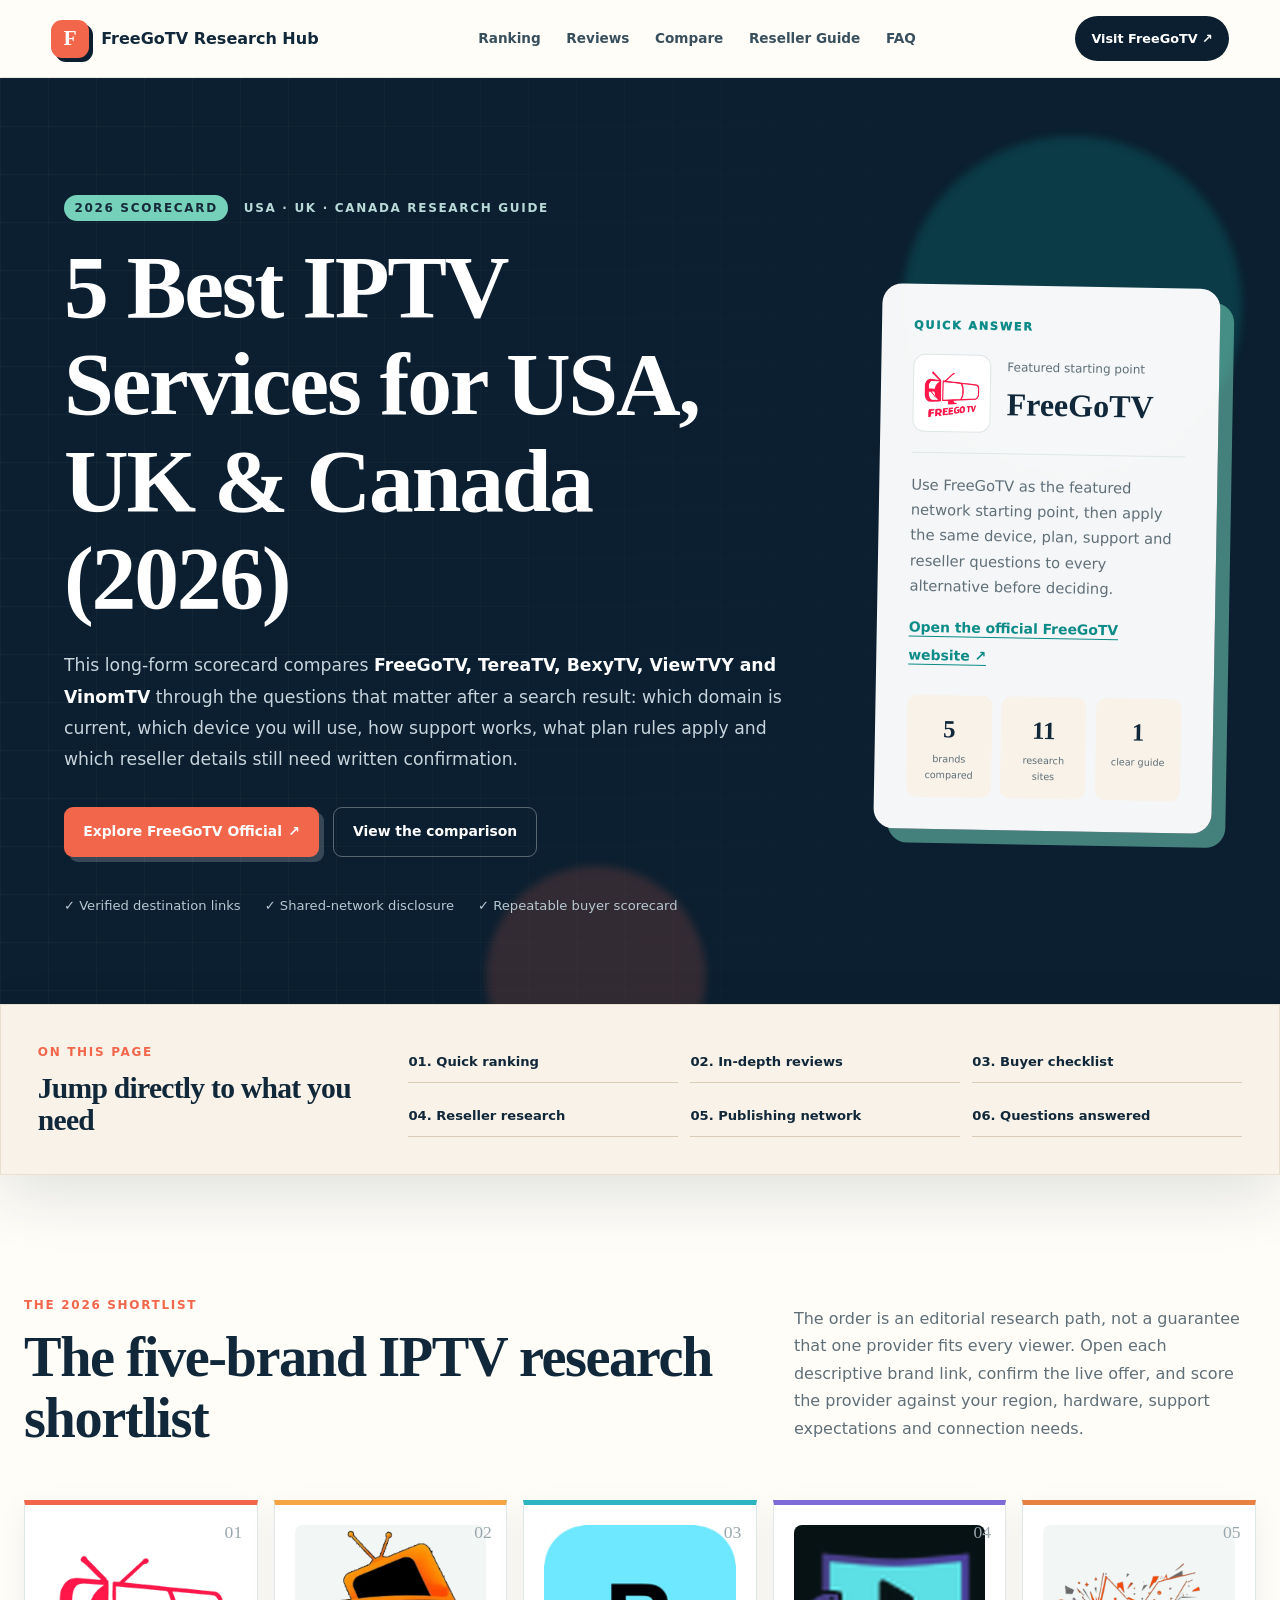
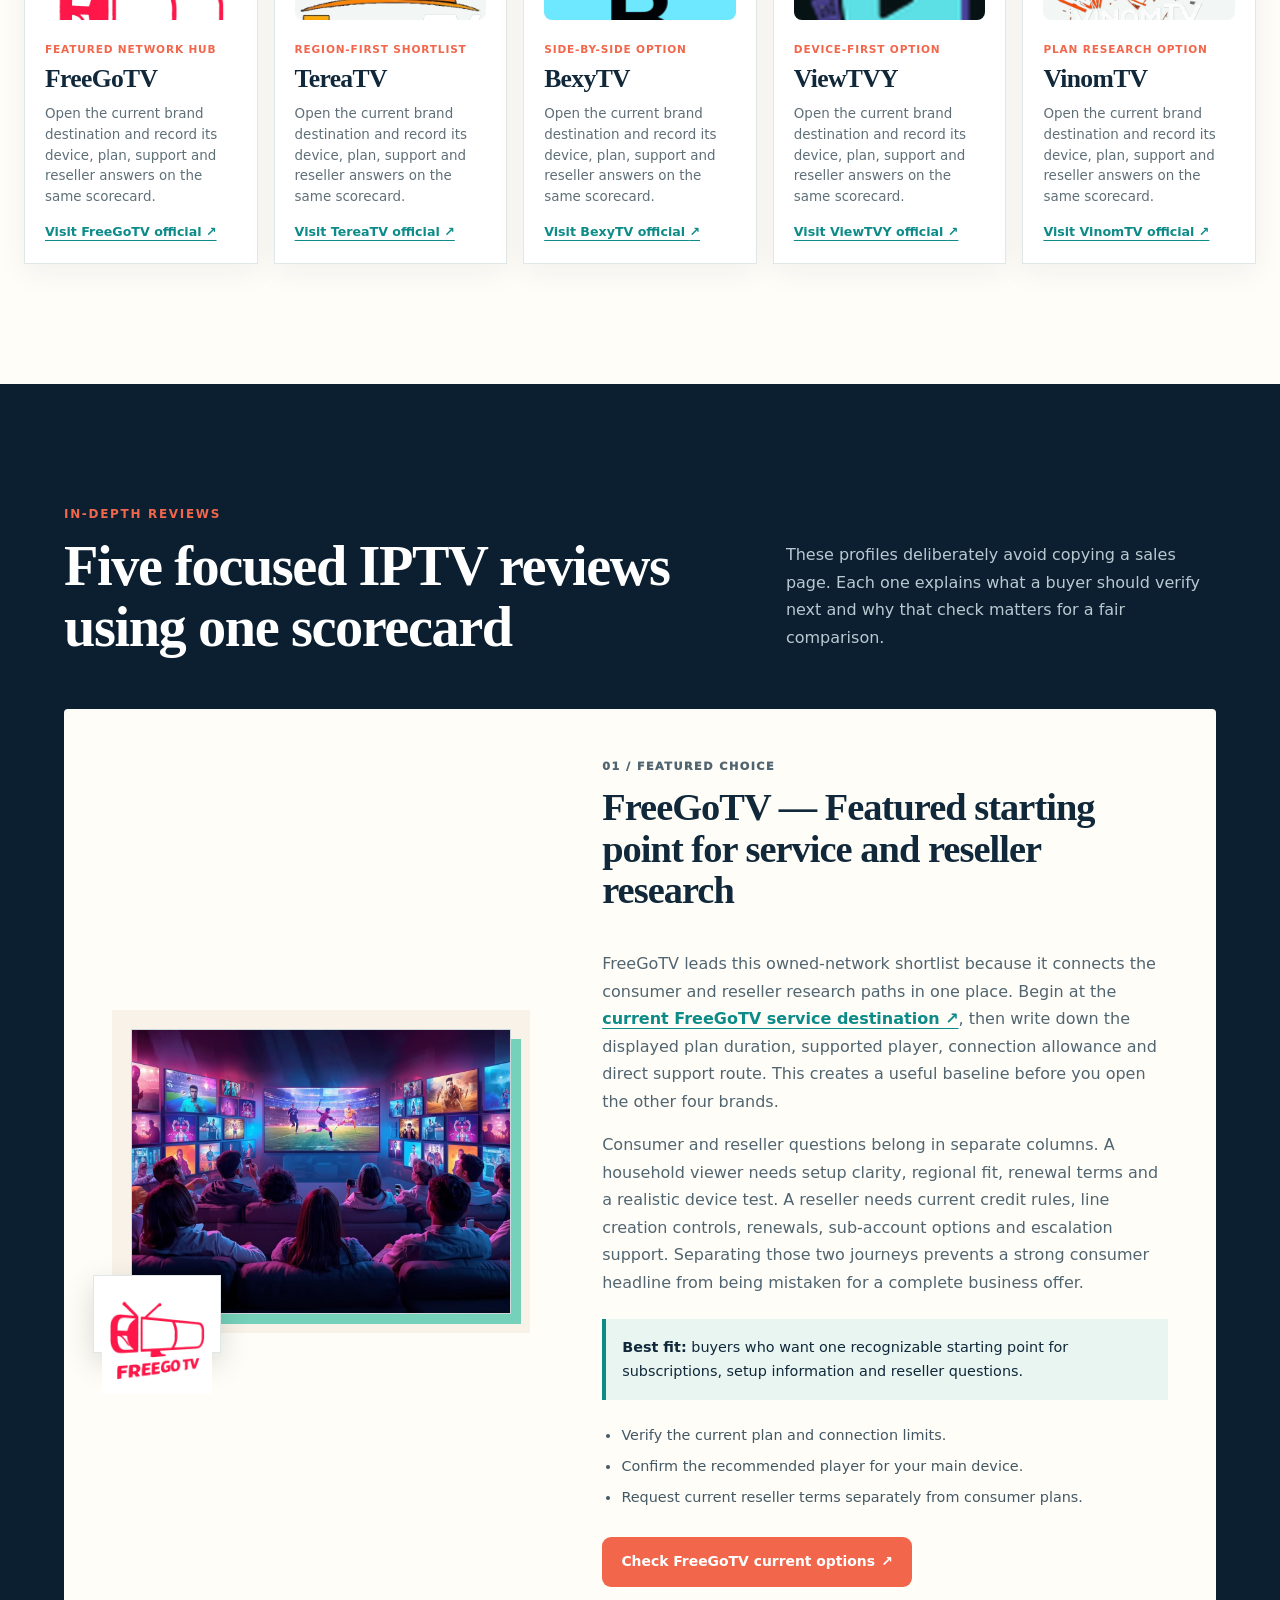
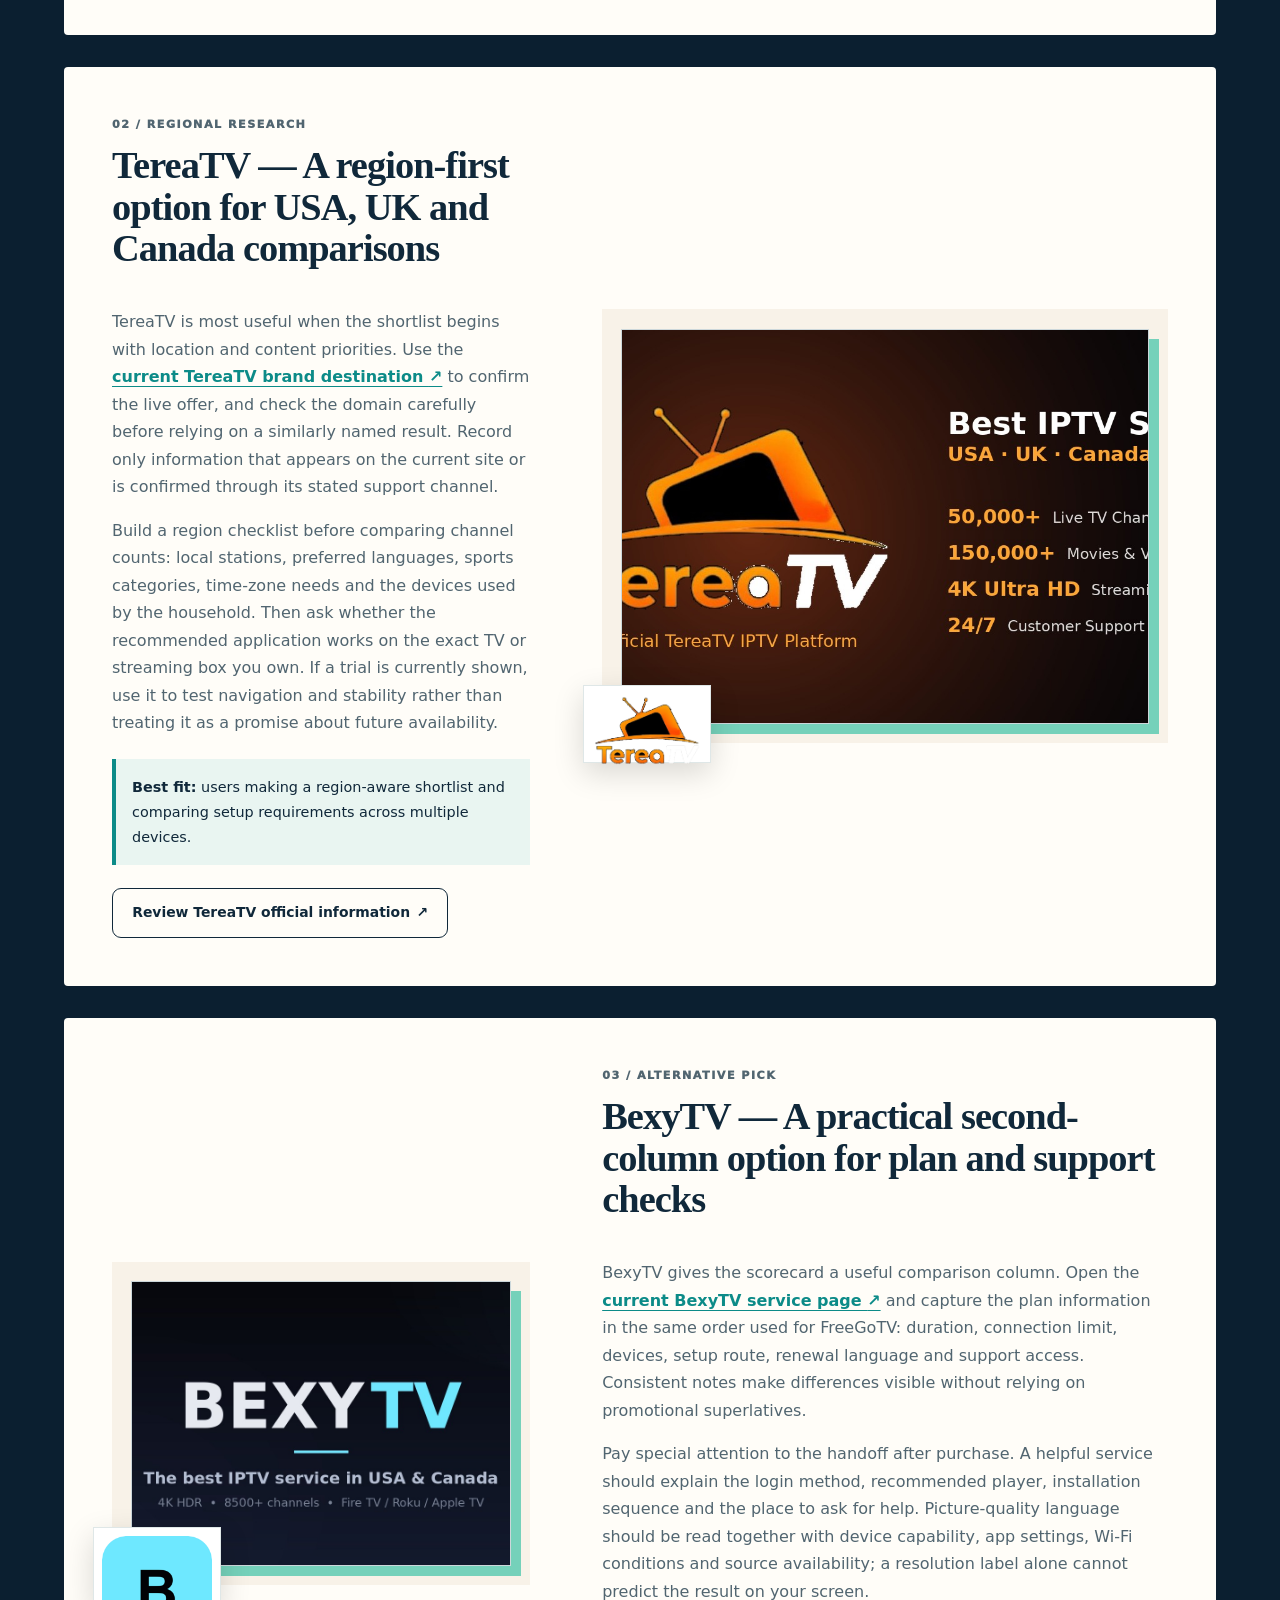
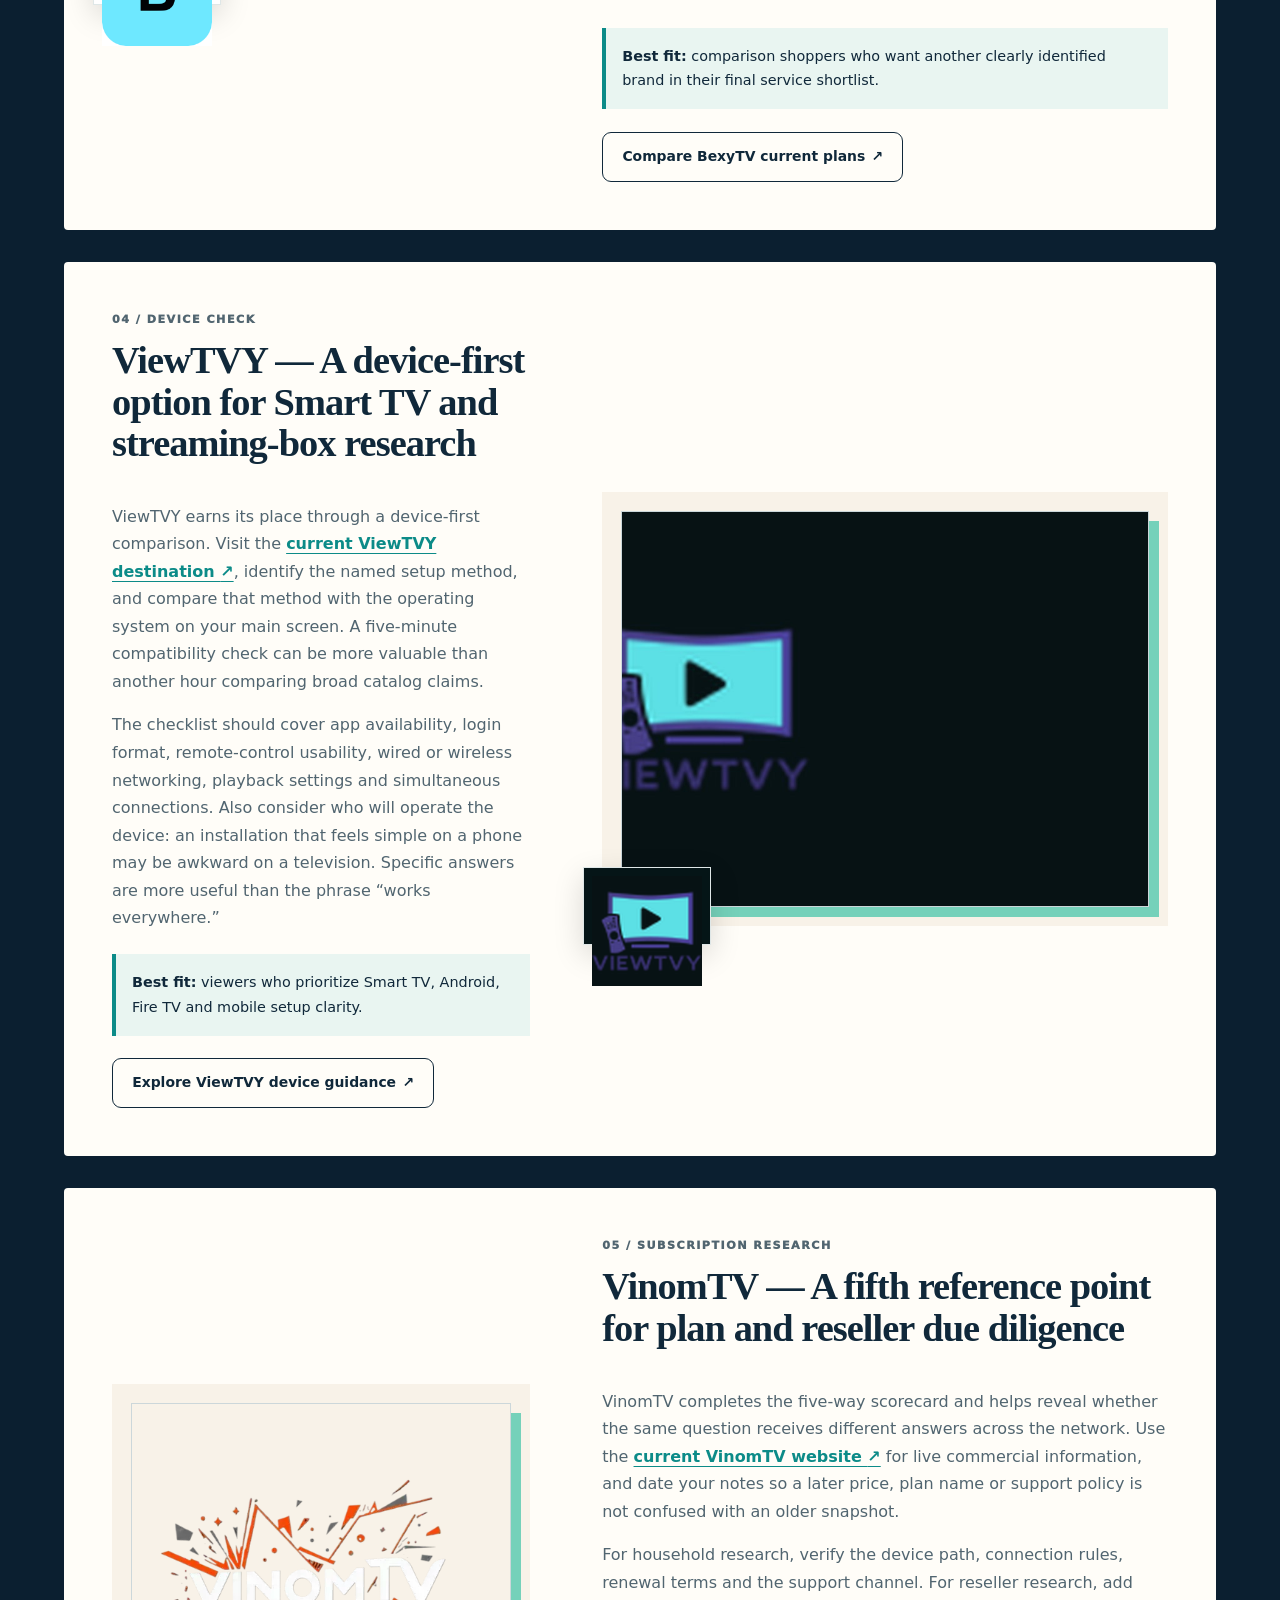
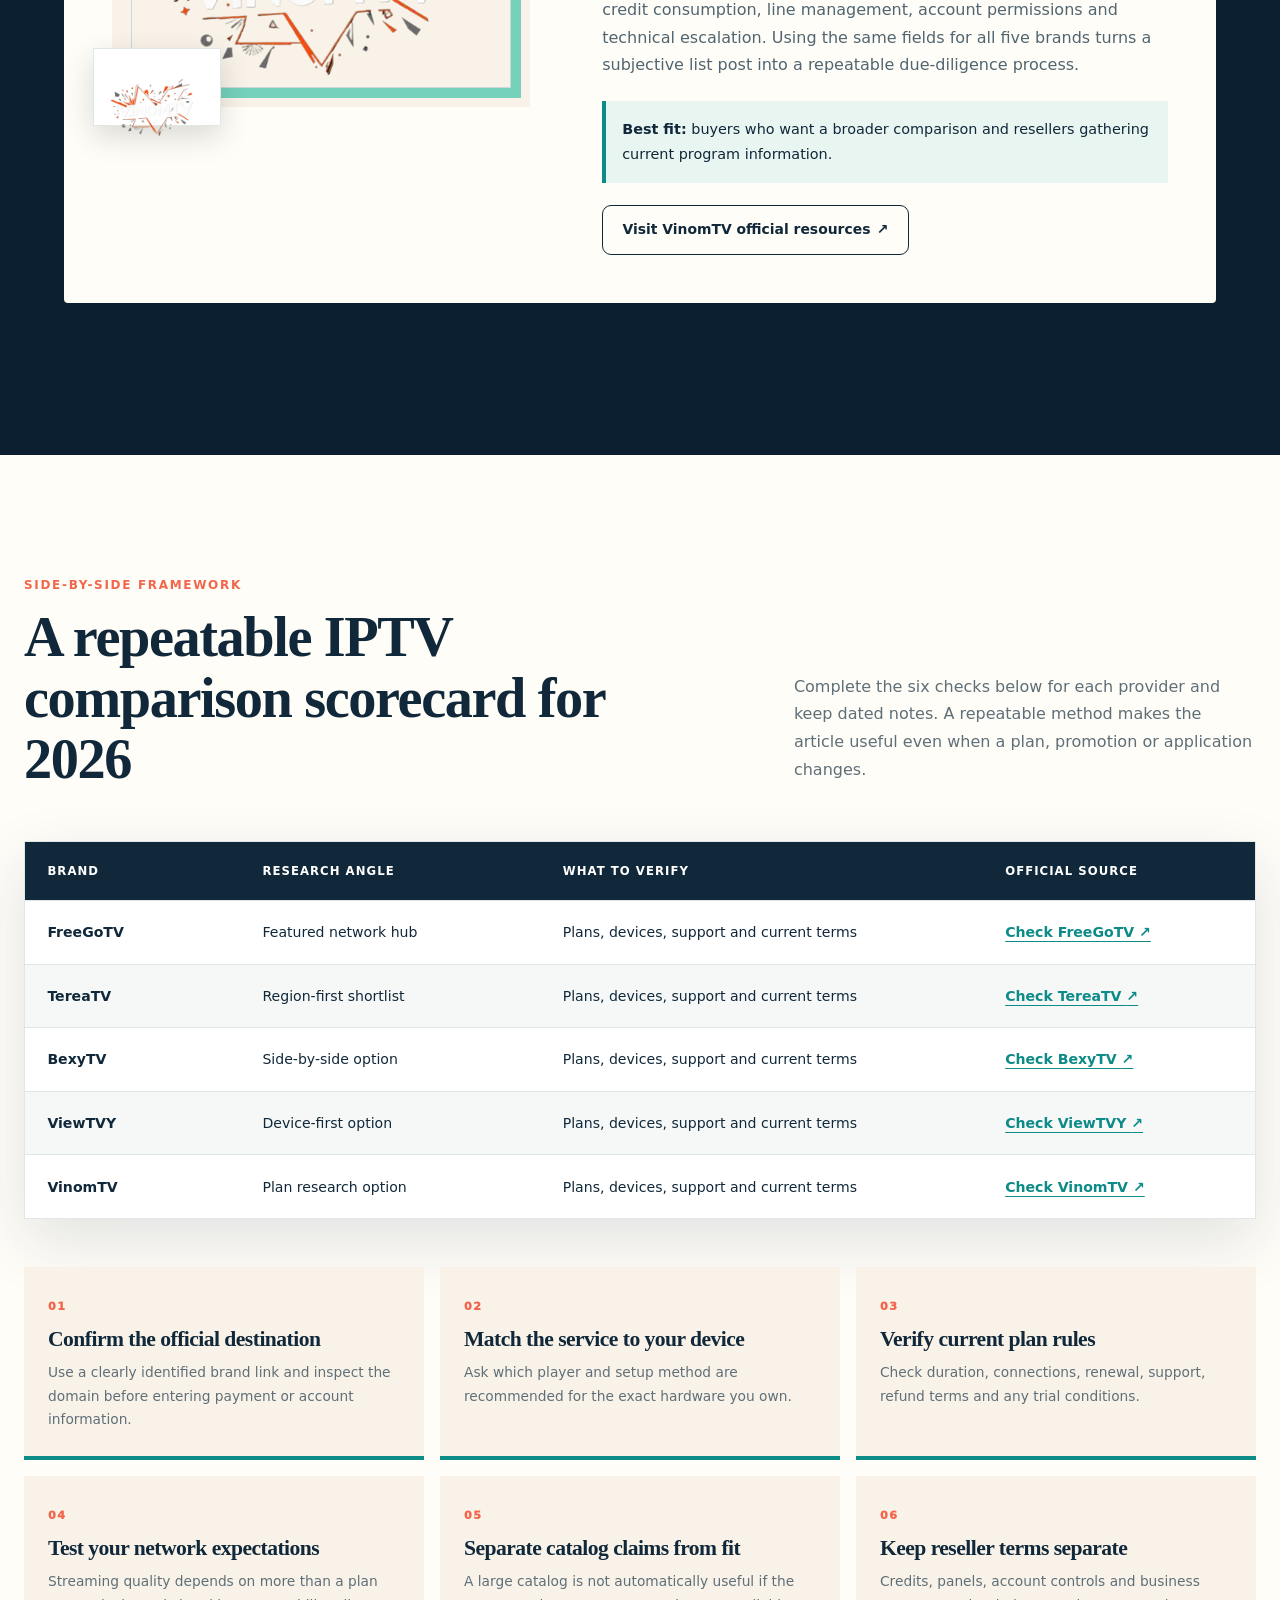
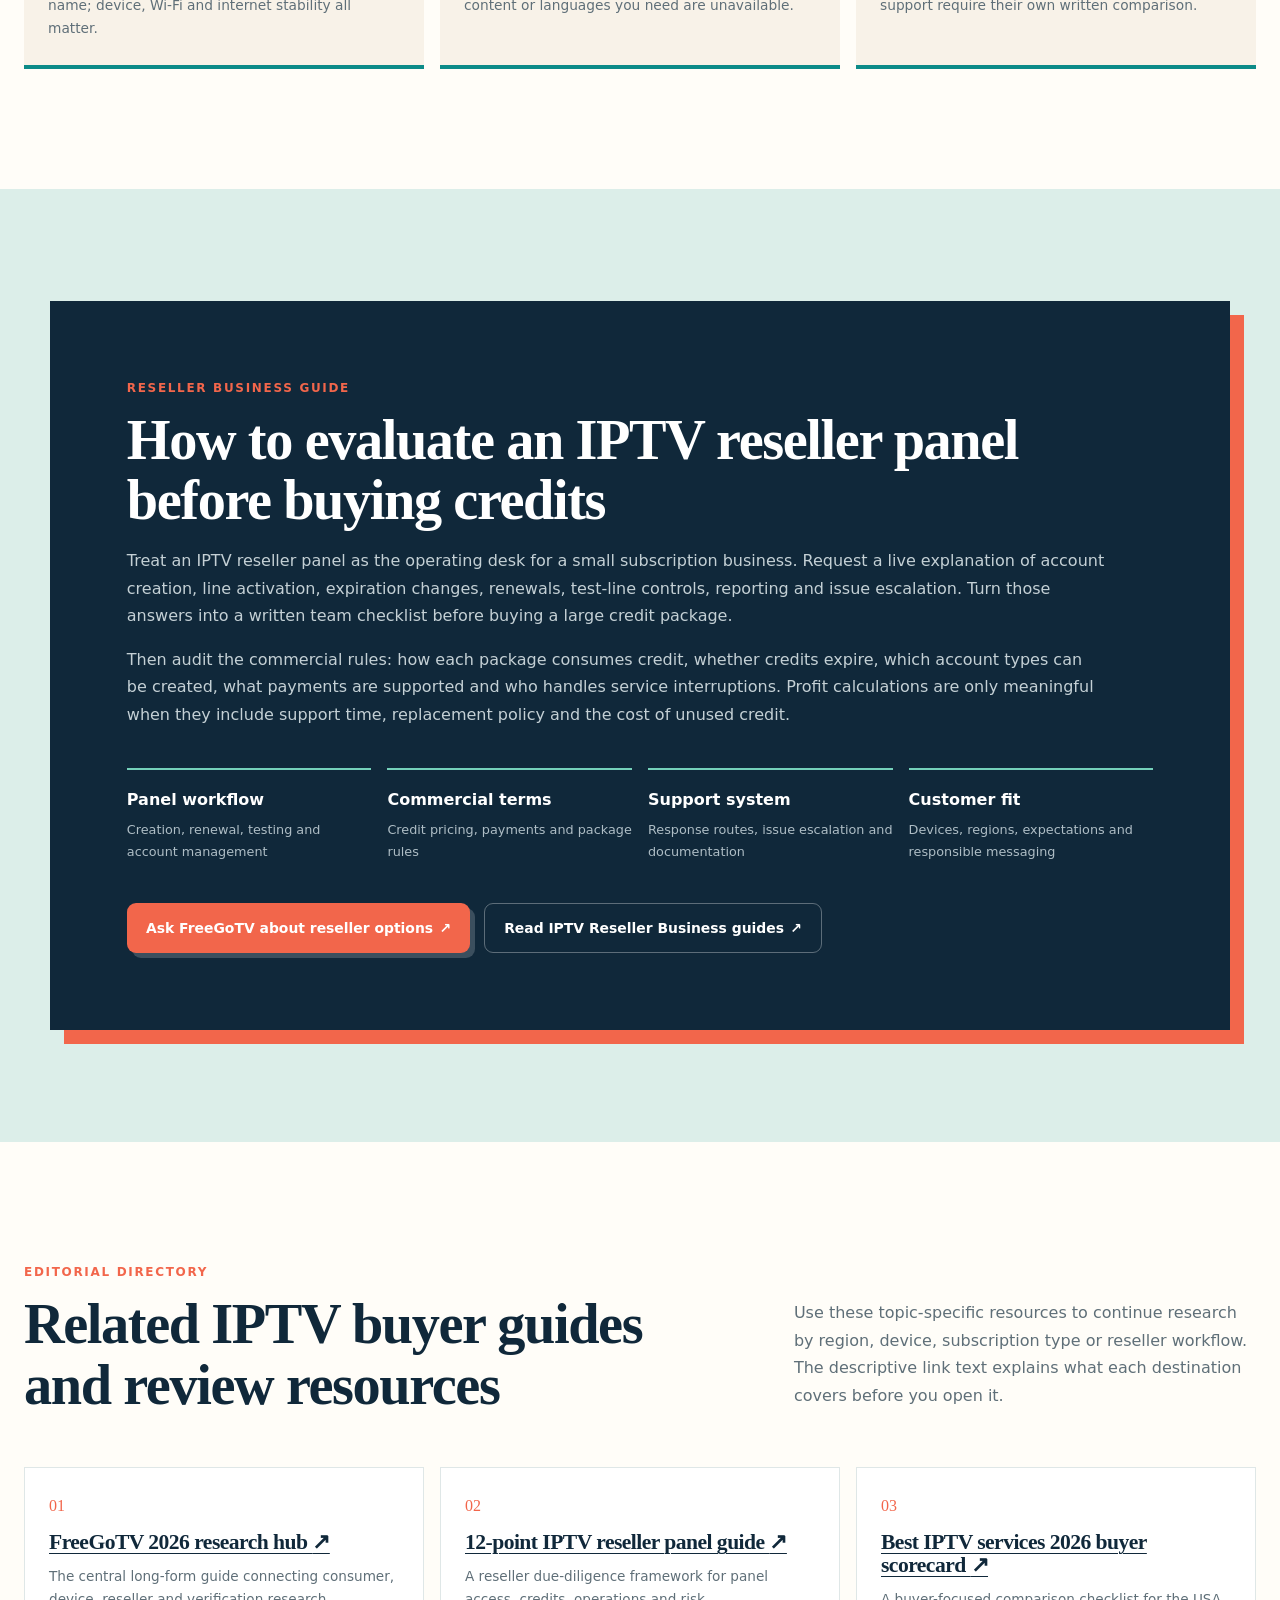
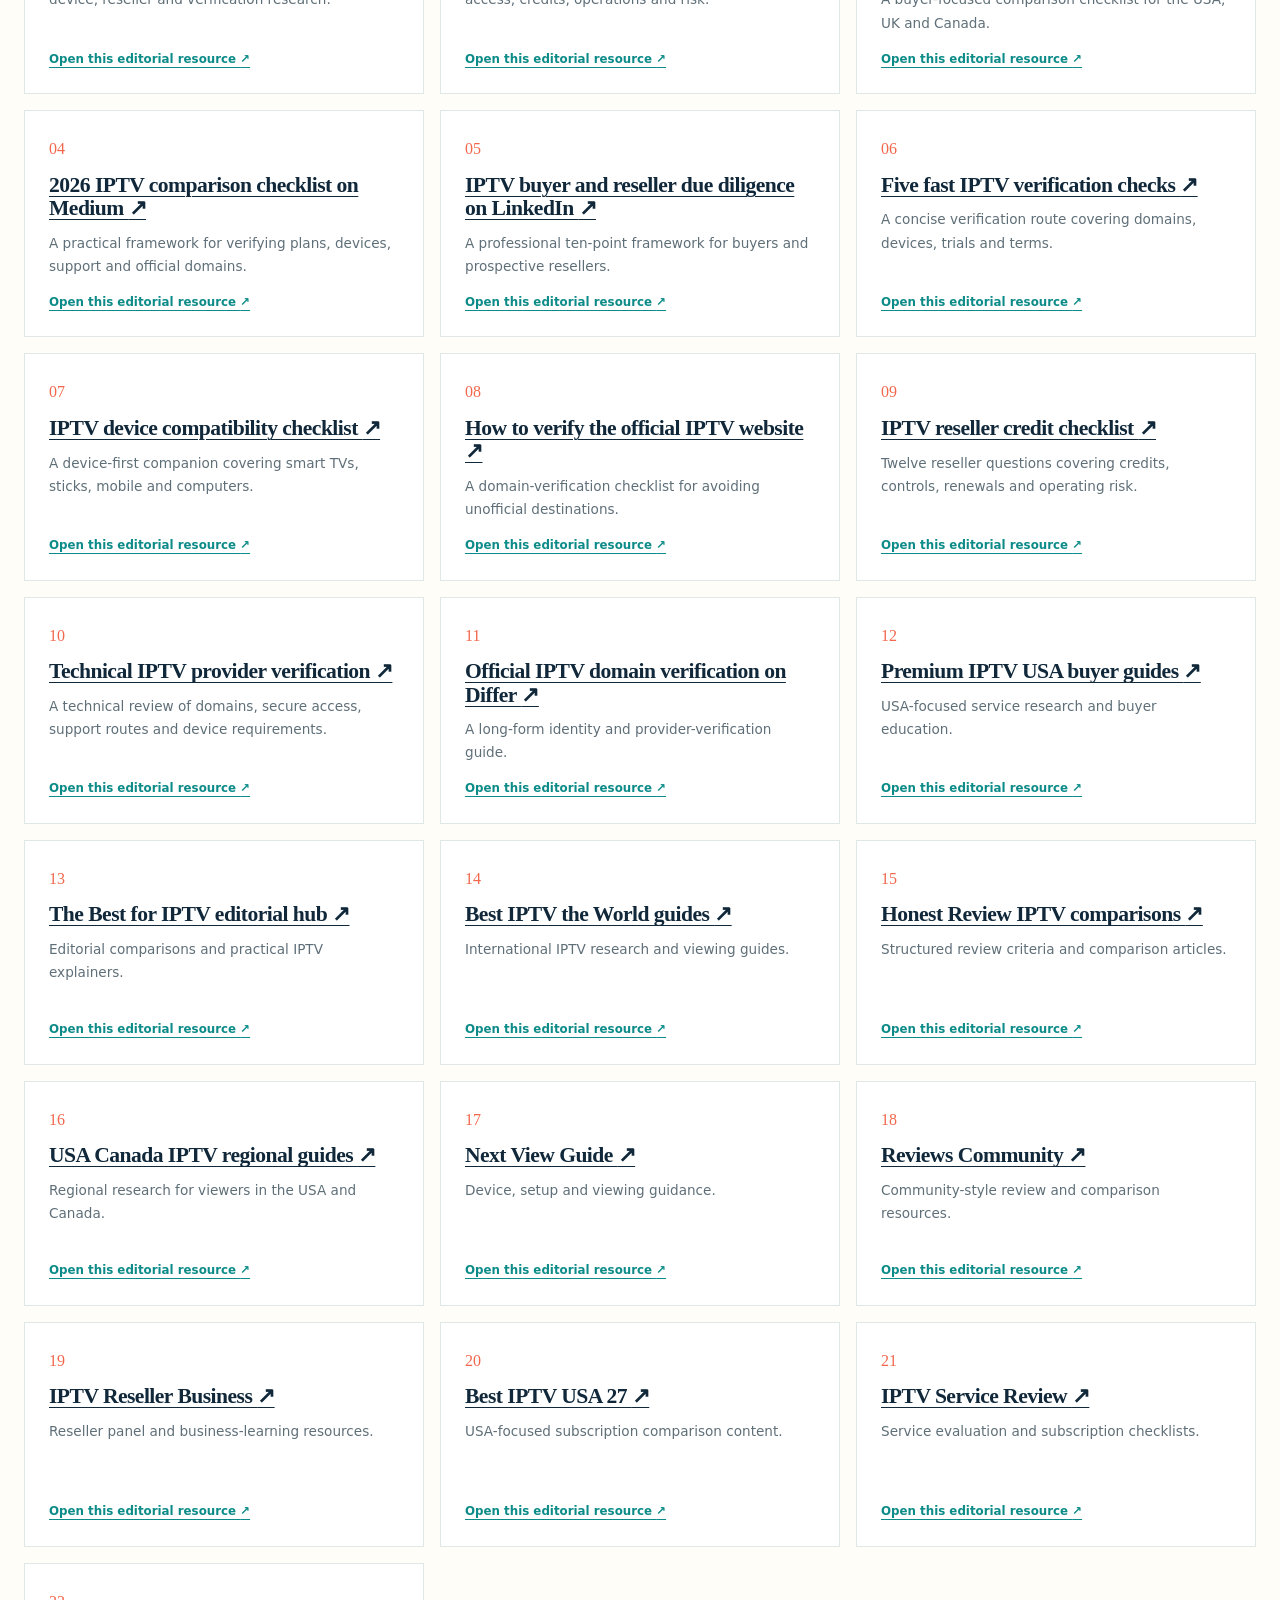
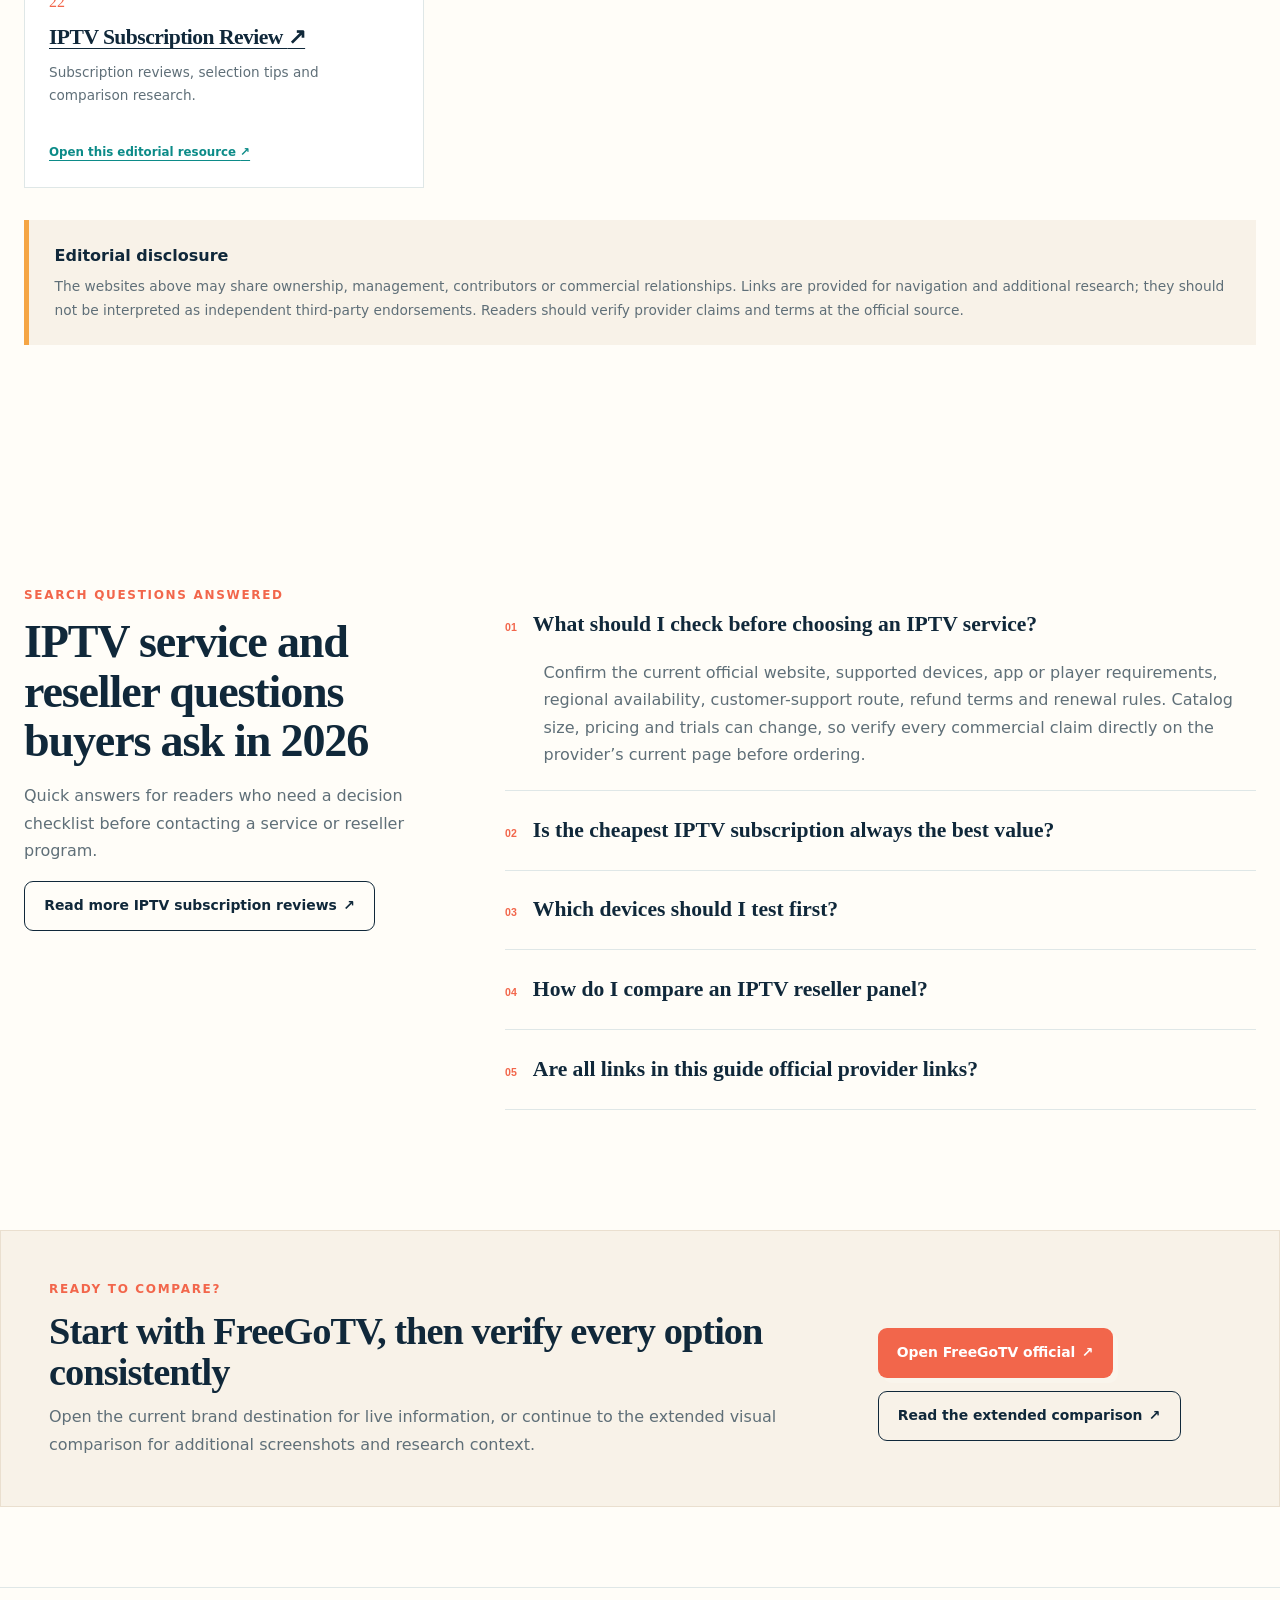
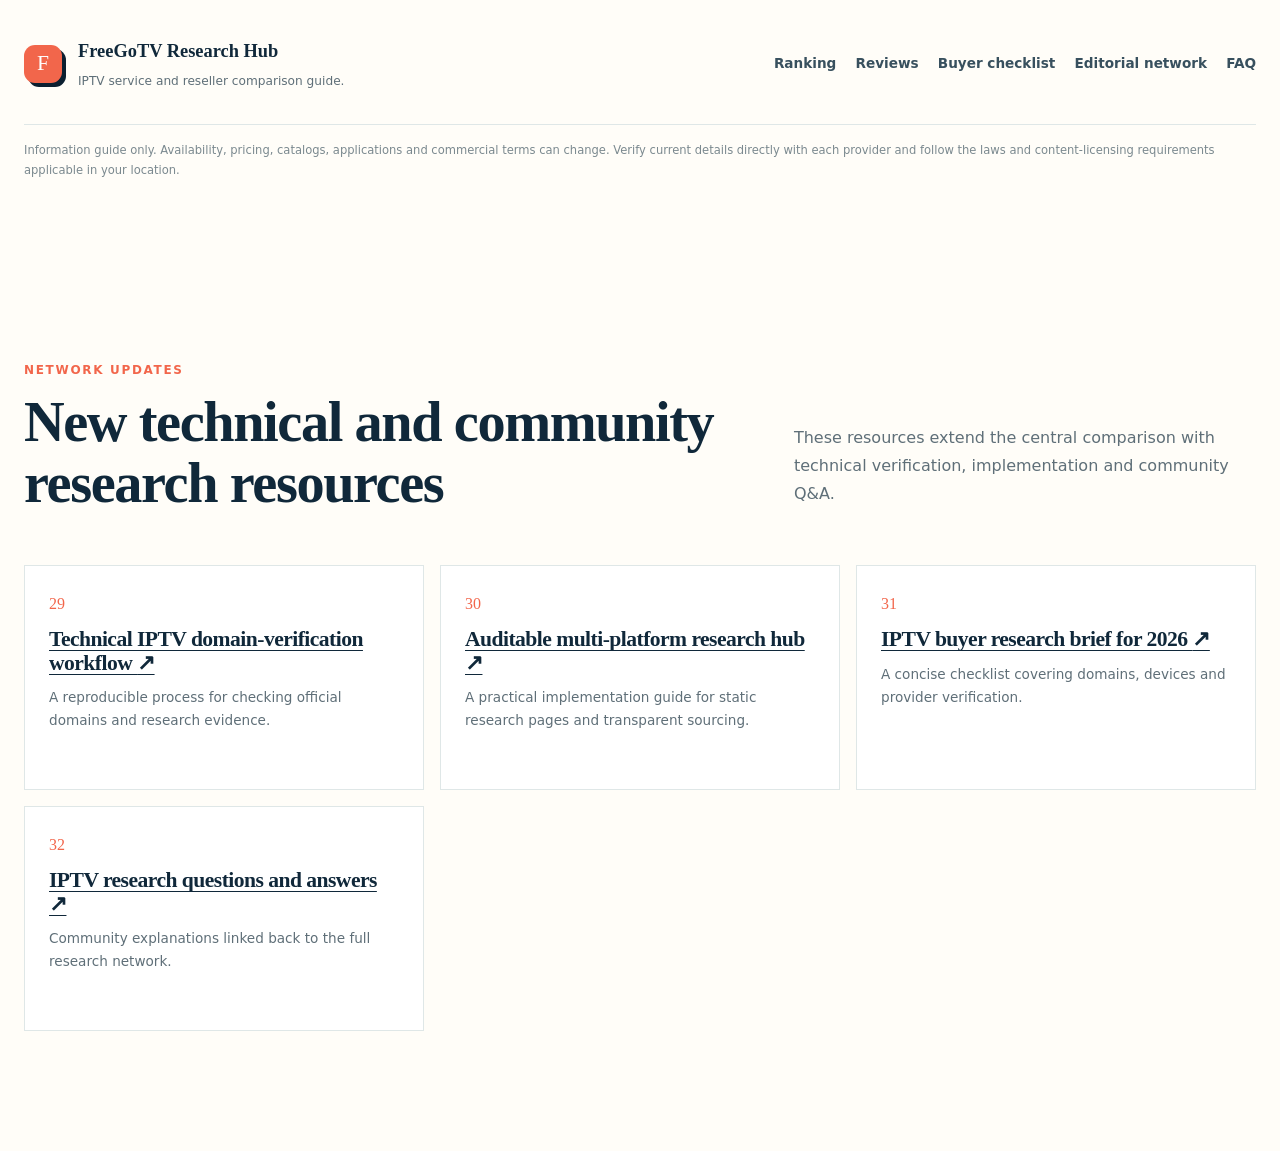
==== commit c62239f7: "Add cross-platform research resources Connect the GitHub Pages hub to the expanded Substack brief, H" ====
--- a/index.html
+++ b/index.html
@@ -23,6 +23,8 @@
   <link rel="stylesheet" href="./styles.css">
 </head>
 <body>
-<link rel="preload" as="image" href="./freegotv-logo.png"/><link rel="preload" as="image" href="./tereatv-logo.png"/><link rel="preload" as="image" href="./bexytv-logo.png"/><link rel="preload" as="image" href="./viewtvy-logo.png"/><link rel="preload" as="image" href="./vinomtv-logo.webp"/><link rel="preload" as="image" href="./freegotv-official.jpg"/><link rel="preload" as="image" href="./tereatv-official.jpg"/><link rel="preload" as="image" href="./bexytv-official.jpg"/><link rel="preload" as="image" href="./viewtvy-official.jpg"/><link rel="preload" as="image" href="./vinomtv-official.webp"/><main><script type="application/ld+json">{"@context":"https://schema.org","@type":"Article","headline":"5 Best IPTV Services for USA, UK and Canada in 2026","description":"A device-first research scorecard for FreeGoTV, TereaTV, BexyTV, ViewTVY and VinomTV.","dateModified":"2026-08-17","author":{"@type":"Organization","name":"IPTV Research Desk"},"about":[{"@type":"Organization","name":"FreeGoTV","url":"https://freegotv.com/"},{"@type":"Organization","name":"TereaTV","url":"https://tereatv.net/"},{"@type":"Organization","name":"BexyTV","url":"https://bexytv.com/"},{"@type":"Organization","name":"ViewTVY","url":"https://viewtvy.net/"},{"@type":"Organization","name":"VinomTV","url":"https://vinomtv.com/"}]}</script><script type="application/ld+json">{"@context":"https://schema.org","@type":"FAQPage","mainEntity":[{"@type":"Question","name":"What should I check before choosing an IPTV service?","acceptedAnswer":{"@type":"Answer","text":"Confirm the current official website, supported devices, app or player requirements, regional availability, customer-support route, refund terms and renewal rules. Catalog size, pricing and trials can change, so verify every commercial claim directly on the provider’s current page before ordering."}},{"@type":"Question","name":"Is the cheapest IPTV subscription always the best value?","acceptedAnswer":{"@type":"Answer","text":"No. A useful comparison considers playback stability, device compatibility, responsive support, account limits, payment clarity and the suitability of the available content for your location. A lower price is only valuable when the service fits the way you actually watch."}},{"@type":"Question","name":"Which devices should I test first?","acceptedAnswer":{"@type":"Answer","text":"Start with the device you use most: Smart TV, Android TV, Fire TV, mobile, tablet or computer. Ask which player is recommended, whether an external app is needed, how many devices can be active and whether the connection performs well on your home network."}},{"@type":"Question","name":"How do I compare an IPTV reseller panel?","acceptedAnswer":{"@type":"Answer","text":"Evaluate credit rules, account creation, line management, renewal workflow, reporting, support response and the written commercial terms. Reseller programs differ from consumer subscriptions, so request current documentation and avoid assuming that every brand uses the same panel or policy."}},{"@type":"Question","name":"Are all links in this guide official provider links?","acceptedAnswer":{"@type":"Answer","text":"The five featured brand buttons lead to the destinations identified in this guide as official. The publishing-network section links to separately branded editorial properties. Ownership and editorial relationships are disclosed because readers should understand the source of every recommendation."}}]}</script><header class="site-header"><a class="brand-mark" href="#top" aria-label="Go to the top of the comparison guide"><span class="mark-icon">F</span><span>FreeGoTV Research Hub</span></a><nav aria-label="Primary navigation"><a href="#ranking">Ranking</a><a href="#reviews">Reviews</a><a href="#comparison">Compare</a><a href="#reseller">Reseller Guide</a><a href="#faq">FAQ</a></nav><a class="header-cta" href="https://freegotv.com/" target="_blank" rel="noopener noreferrer">Visit FreeGoTV <span aria-hidden="true">↗</span></a></header><section class="hero" id="top"><div class="hero-orb hero-orb-one"></div><div class="hero-orb hero-orb-two"></div><div class="hero-copy"><p class="eyebrow"><span>2026 SCORECARD</span> USA · UK · Canada research guide</p><h1>5 Best IPTV Services for USA, UK &amp; Canada (2026)</h1><p class="hero-lead">This long-form scorecard compares <strong>FreeGoTV, TereaTV, BexyTV, ViewTVY and VinomTV</strong> through the questions that matter after a search result: which domain is current, which device you will use, how support works, what plan rules apply and which reseller details still need written confirmation.</p><div class="hero-actions"><a class="primary-button" href="https://freegotv.com/" target="_blank" rel="noopener noreferrer">Explore FreeGoTV Official <span aria-hidden="true">↗</span></a><a class="secondary-button" href="#comparison">View the comparison</a></div><div class="trust-row" aria-label="Guide principles"><span>✓ Verified destination links</span><span>✓ Shared-network disclosure</span><span>✓ Repeatable buyer scorecard</span></div></div><aside class="hero-panel" aria-label="Quick comparison summary"><p class="panel-kicker">QUICK ANSWER</p><div class="winner-row"><img src="./freegotv-logo.png" alt="Official FreeGoTV brand logo"/><div><span>Featured starting point</span><strong>FreeGoTV</strong></div></div><p>Use FreeGoTV as the featured network starting point, then apply the same device, plan, support and reseller questions to every alternative before deciding.</p><a class="panel-link" href="https://freegotv.com/" target="_blank" rel="noopener noreferrer">Open the official FreeGoTV website <span aria-hidden="true">↗</span></a><div class="mini-stats"><div><strong>5</strong><span>brands compared</span></div><div><strong>11</strong><span>research sites</span></div><div><strong>1</strong><span>clear guide</span></div></div></aside></section><section class="toc-wrap" aria-labelledby="contents-title"><div><p class="section-label">ON THIS PAGE</p><h2 id="contents-title">Jump directly to what you need</h2></div><div class="toc-links"><a href="#ranking">01. Quick ranking</a><a href="#reviews">02. In-depth reviews</a><a href="#comparison">03. Buyer checklist</a><a href="#reseller">04. Reseller research</a><a href="#network">05. Publishing network</a><a href="#faq">06. Questions answered</a></div></section><section class="section" id="ranking"><div class="section-heading"><div><p class="section-label">THE 2026 SHORTLIST</p><h2>The five-brand IPTV research shortlist</h2></div><p>The order is an editorial research path, not a guarantee that one provider fits every viewer. Open each descriptive brand link, confirm the live offer, and score the provider against your region, hardware, support expectations and connection needs.</p></div><div class="brand-grid"><article class="brand-card coral"><span class="rank">01</span><div class="logo-frame"><img src="./freegotv-logo.png" alt="FreeGoTV official brand logo"/></div><p class="card-label">Featured network hub</p><h3>FreeGoTV</h3><p>Open the current brand destination and record its device, plan, support and reseller answers on the same scorecard.</p><a class="text-link" href="https://freegotv.com/" target="_blank" rel="noopener noreferrer">Visit FreeGoTV official <span aria-hidden="true">↗</span></a></article><article class="brand-card amber"><span class="rank">02</span><div class="logo-frame"><img src="./tereatv-logo.png" alt="TereaTV official brand logo"/></div><p class="card-label">Region-first shortlist</p><h3>TereaTV</h3><p>Open the current brand destination and record its device, plan, support and reseller answers on the same scorecard.</p><a class="text-link" href="https://tereatv.net/" target="_blank" rel="noopener noreferrer">Visit TereaTV official <span aria-hidden="true">↗</span></a></article><article class="brand-card cyan"><span class="rank">03</span><div class="logo-frame"><img src="./bexytv-logo.png" alt="BexyTV official brand logo"/></div><p class="card-label">Side-by-side option</p><h3>BexyTV</h3><p>Open the current brand destination and record its device, plan, support and reseller answers on the same scorecard.</p><a class="text-link" href="https://bexytv.com/" target="_blank" rel="noopener noreferrer">Visit BexyTV official <span aria-hidden="true">↗</span></a></article><article class="brand-card violet"><span class="rank">04</span><div class="logo-frame"><img src="./viewtvy-logo.png" alt="ViewTVY official brand logo"/></div><p class="card-label">Device-first option</p><h3>ViewTVY</h3><p>Open the current brand destination and record its device, plan, support and reseller answers on the same scorecard.</p><a class="text-link" href="https://viewtvy.net/" target="_blank" rel="noopener noreferrer">Visit ViewTVY official <span aria-hidden="true">↗</span></a></article><article class="brand-card orange"><span class="rank">05</span><div class="logo-frame"><img src="./vinomtv-logo.webp" alt="VinomTV official brand logo"/></div><p class="card-label">Plan research option</p><h3>VinomTV</h3><p>Open the current brand destination and record its device, plan, support and reseller answers on the same scorecard.</p><a class="text-link" href="https://vinomtv.com/" target="_blank" rel="noopener noreferrer">Visit VinomTV official <span aria-hidden="true">↗</span></a></article></div></section><section class="section reviews-section" id="reviews"><div class="section-heading light"><div><p class="section-label">IN-DEPTH REVIEWS</p><h2>Five focused IPTV reviews using one scorecard</h2></div><p>These profiles deliberately avoid copying a sales page. Each one explains what a buyer should verify next and why that check matters for a fair comparison.</p></div><article class="deep-review" id="freegotv-review"><div class="review-visual"><img class="site-shot" src="./freegotv-official.jpg" alt="Screenshot of the FreeGoTV official website home page"/><div class="logo-badge"><img src="./freegotv-logo.png" alt="FreeGoTV official logo"/></div></div><div class="review-copy"><p class="review-number">01 / FEATURED CHOICE</p><h3>FreeGoTV — Featured starting point for service and reseller research</h3><p>FreeGoTV leads this owned-network shortlist because it connects the consumer and reseller research paths in one place. Begin at the <a class="text-link" href="https://freegotv.com/" target="_blank" rel="noopener noreferrer">current FreeGoTV service destination <span aria-hidden="true">↗</span></a>, then write down the displayed plan duration, supported player, connection allowance and direct support route. This creates a useful baseline before you open the other four brands.</p><p>Consumer and reseller questions belong in separate columns. A household viewer needs setup clarity, regional fit, renewal terms and a realistic device test. A reseller needs current credit rules, line creation controls, renewals, sub-account options and escalation support. Separating those two journeys prevents a strong consumer headline from being mistaken for a complete business offer.</p><div class="verdict"><strong>Best fit:</strong> buyers who want one recognizable starting point for subscriptions, setup information and reseller questions.</div><ul class="check-list"><li>Verify the current plan and connection limits.</li><li>Confirm the recommended player for your main device.</li><li>Request current reseller terms separately from consumer plans.</li></ul><a class="primary-button" href="https://freegotv.com/" target="_blank" rel="noopener noreferrer">Check FreeGoTV current options <span aria-hidden="true">↗</span></a></div></article><article class="deep-review reverse" id="tereatv-review"><div class="review-visual"><img class="site-shot" src="./tereatv-official.jpg" alt="Screenshot of the TereaTV official website home page"/><div class="logo-badge"><img src="./tereatv-logo.png" alt="TereaTV official logo"/></div></div><div class="review-copy"><p class="review-number">02 / REGIONAL RESEARCH</p><h3>TereaTV — A region-first option for USA, UK and Canada comparisons</h3><p>TereaTV is most useful when the shortlist begins with location and content priorities. Use the <a class="text-link" href="https://tereatv.net/" target="_blank" rel="noopener noreferrer">current TereaTV brand destination <span aria-hidden="true">↗</span></a> to confirm the live offer, and check the domain carefully before relying on a similarly named result. Record only information that appears on the current site or is confirmed through its stated support channel.</p><p>Build a region checklist before comparing channel counts: local stations, preferred languages, sports categories, time-zone needs and the devices used by the household. Then ask whether the recommended application works on the exact TV or streaming box you own. If a trial is currently shown, use it to test navigation and stability rather than treating it as a promise about future availability.</p><div class="verdict"><strong>Best fit:</strong> users making a region-aware shortlist and comparing setup requirements across multiple devices.</div><a class="outline-button" href="https://tereatv.net/" target="_blank" rel="noopener noreferrer">Review TereaTV official information <span aria-hidden="true">↗</span></a></div></article><article class="deep-review" id="bexytv-review"><div class="review-visual"><img class="site-shot" src="./bexytv-official.jpg" alt="Screenshot of the BexyTV official website home page"/><div class="logo-badge"><img src="./bexytv-logo.png" alt="BexyTV official logo"/></div></div><div class="review-copy"><p class="review-number">03 / ALTERNATIVE PICK</p><h3>BexyTV — A practical second-column option for plan and support checks</h3><p>BexyTV gives the scorecard a useful comparison column. Open the <a class="text-link" href="https://bexytv.com/" target="_blank" rel="noopener noreferrer">current BexyTV service page <span aria-hidden="true">↗</span></a> and capture the plan information in the same order used for FreeGoTV: duration, connection limit, devices, setup route, renewal language and support access. Consistent notes make differences visible without relying on promotional superlatives.</p><p>Pay special attention to the handoff after purchase. A helpful service should explain the login method, recommended player, installation sequence and the place to ask for help. Picture-quality language should be read together with device capability, app settings, Wi-Fi conditions and source availability; a resolution label alone cannot predict the result on your screen.</p><div class="verdict"><strong>Best fit:</strong> comparison shoppers who want another clearly identified brand in their final service shortlist.</div><a class="outline-button" href="https://bexytv.com/" target="_blank" rel="noopener noreferrer">Compare BexyTV current plans <span aria-hidden="true">↗</span></a></div></article><article class="deep-review reverse" id="viewtvy-review"><div class="review-visual"><img class="site-shot" src="./viewtvy-official.jpg" alt="Screenshot of the ViewTVY official website home page"/><div class="logo-badge dark"><img src="./viewtvy-logo.png" alt="ViewTVY official logo"/></div></div><div class="review-copy"><p class="review-number">04 / DEVICE CHECK</p><h3>ViewTVY — A device-first option for Smart TV and streaming-box research</h3><p>ViewTVY earns its place through a device-first comparison. Visit the <a class="text-link" href="https://viewtvy.net/" target="_blank" rel="noopener noreferrer">current ViewTVY destination <span aria-hidden="true">↗</span></a>, identify the named setup method, and compare that method with the operating system on your main screen. A five-minute compatibility check can be more valuable than another hour comparing broad catalog claims.</p><p>The checklist should cover app availability, login format, remote-control usability, wired or wireless networking, playback settings and simultaneous connections. Also consider who will operate the device: an installation that feels simple on a phone may be awkward on a television. Specific answers are more useful than the phrase “works everywhere.”</p><div class="verdict"><strong>Best fit:</strong> viewers who prioritize Smart TV, Android, Fire TV and mobile setup clarity.</div><a class="outline-button" href="https://viewtvy.net/" target="_blank" rel="noopener noreferrer">Explore ViewTVY device guidance <span aria-hidden="true">↗</span></a></div></article><article class="deep-review" id="vinomtv-review"><div class="review-visual"><img class="site-shot" src="./vinomtv-official.webp" alt="Screenshot of the VinomTV official website home page"/><div class="logo-badge white"><img src="./vinomtv-logo.webp" alt="VinomTV official logo"/></div></div><div class="review-copy"><p class="review-number">05 / SUBSCRIPTION RESEARCH</p><h3>VinomTV — A fifth reference point for plan and reseller due diligence</h3><p>VinomTV completes the five-way scorecard and helps reveal whether the same question receives different answers across the network. Use the <a class="text-link" href="https://vinomtv.com/" target="_blank" rel="noopener noreferrer">current VinomTV website <span aria-hidden="true">↗</span></a> for live commercial information, and date your notes so a later price, plan name or support policy is not confused with an older snapshot.</p><p>For household research, verify the device path, connection rules, renewal terms and the support channel. For reseller research, add credit consumption, line management, account permissions and technical escalation. Using the same fields for all five brands turns a subjective list post into a repeatable due-diligence process.</p><div class="verdict"><strong>Best fit:</strong> buyers who want a broader comparison and resellers gathering current program information.</div><a class="outline-button" href="https://vinomtv.com/" target="_blank" rel="noopener noreferrer">Visit VinomTV official resources <span aria-hidden="true">↗</span></a></div></article></section><section class="section" id="comparison"><div class="section-heading"><div><p class="section-label">SIDE-BY-SIDE FRAMEWORK</p><h2>A repeatable IPTV comparison scorecard for 2026</h2></div><p>Complete the six checks below for each provider and keep dated notes. A repeatable method makes the article useful even when a plan, promotion or application changes.</p></div><div class="comparison-table" role="table" aria-label="IPTV brand research comparison"><div class="table-row table-head" role="row"><span role="columnheader">Brand</span><span role="columnheader">Research angle</span><span role="columnheader">What to verify</span><span role="columnheader">Official source</span></div><div class="table-row" role="row"><strong role="cell">FreeGoTV</strong><span role="cell">Featured network hub</span><span role="cell">Plans, devices, support and current terms</span><span role="cell"><a class="text-link" href="https://freegotv.com/" target="_blank" rel="noopener noreferrer">Check FreeGoTV <span aria-hidden="true">↗</span></a></span></div><div class="table-row" role="row"><strong role="cell">TereaTV</strong><span role="cell">Region-first shortlist</span><span role="cell">Plans, devices, support and current terms</span><span role="cell"><a class="text-link" href="https://tereatv.net/" target="_blank" rel="noopener noreferrer">Check TereaTV <span aria-hidden="true">↗</span></a></span></div><div class="table-row" role="row"><strong role="cell">BexyTV</strong><span role="cell">Side-by-side option</span><span role="cell">Plans, devices, support and current terms</span><span role="cell"><a class="text-link" href="https://bexytv.com/" target="_blank" rel="noopener noreferrer">Check BexyTV <span aria-hidden="true">↗</span></a></span></div><div class="table-row" role="row"><strong role="cell">ViewTVY</strong><span role="cell">Device-first option</span><span role="cell">Plans, devices, support and current terms</span><span role="cell"><a class="text-link" href="https://viewtvy.net/" target="_blank" rel="noopener noreferrer">Check ViewTVY <span aria-hidden="true">↗</span></a></span></div><div class="table-row" role="row"><strong role="cell">VinomTV</strong><span role="cell">Plan research option</span><span role="cell">Plans, devices, support and current terms</span><span role="cell"><a class="text-link" href="https://vinomtv.com/" target="_blank" rel="noopener noreferrer">Check VinomTV <span aria-hidden="true">↗</span></a></span></div></div><div class="check-grid"><article><span>01</span><h3>Confirm the official destination</h3><p>Use a clearly identified brand link and inspect the domain before entering payment or account information.</p></article><article><span>02</span><h3>Match the service to your device</h3><p>Ask which player and setup method are recommended for the exact hardware you own.</p></article><article><span>03</span><h3>Verify current plan rules</h3><p>Check duration, connections, renewal, support, refund terms and any trial conditions.</p></article><article><span>04</span><h3>Test your network expectations</h3><p>Streaming quality depends on more than a plan name; device, Wi-Fi and internet stability all matter.</p></article><article><span>05</span><h3>Separate catalog claims from fit</h3><p>A large catalog is not automatically useful if the content or languages you need are unavailable.</p></article><article><span>06</span><h3>Keep reseller terms separate</h3><p>Credits, panels, account controls and business support require their own written comparison.</p></article></div></section><section class="reseller-section" id="reseller"><div class="reseller-card"><p class="section-label">RESELLER BUSINESS GUIDE</p><h2>How to evaluate an IPTV reseller panel before buying credits</h2><p>Treat an IPTV reseller panel as the operating desk for a small subscription business. Request a live explanation of account creation, line activation, expiration changes, renewals, test-line controls, reporting and issue escalation. Turn those answers into a written team checklist before buying a large credit package.</p><p>Then audit the commercial rules: how each package consumes credit, whether credits expire, which account types can be created, what payments are supported and who handles service interruptions. Profit calculations are only meaningful when they include support time, replacement policy and the cost of unused credit.</p><div class="reseller-points"><div><strong>Panel workflow</strong><span>Creation, renewal, testing and account management</span></div><div><strong>Commercial terms</strong><span>Credit pricing, payments and package rules</span></div><div><strong>Support system</strong><span>Response routes, issue escalation and documentation</span></div><div><strong>Customer fit</strong><span>Devices, regions, expectations and responsible messaging</span></div></div><div class="hero-actions"><a class="primary-button" href="https://freegotv.com/" target="_blank" rel="noopener noreferrer">Ask FreeGoTV about reseller options <span aria-hidden="true">↗</span></a><a class="secondary-button light-button" href="https://iptvresellerbusiness.com/" target="_blank" rel="noopener noreferrer">Read IPTV Reseller Business guides <span aria-hidden="true">↗</span></a></div></div></section><section class="section" id="network"><div class="section-heading"><div><p class="section-label">EDITORIAL DIRECTORY</p><h2>Related IPTV buyer guides and review resources</h2></div><p>Use these topic-specific resources to continue research by region, device, subscription type or reseller workflow. The descriptive link text explains what each destination covers before you open it.</p></div><div class="network-grid"><article><span class="network-index">01</span><h3><a class="text-link" href="https://freegotv-iptv-guide-2026.sasamasry99.chatgpt.site/" target="_blank" rel="noopener noreferrer">FreeGoTV 2026 research hub <span aria-hidden="true">↗</span></a></h3><p>The central long-form guide connecting consumer, device, reseller and verification research.</p><a class="small-link" href="https://freegotv-iptv-guide-2026.sasamasry99.chatgpt.site/" target="_blank" rel="noopener noreferrer">Open this editorial resource <span aria-hidden="true">↗</span></a></article><article><span class="network-index">02</span><h3><a class="text-link" href="https://best-iptv-reseller-panel-2026-566928.gitlab.io/" target="_blank" rel="noopener noreferrer">12-point IPTV reseller panel guide <span aria-hidden="true">↗</span></a></h3><p>A reseller due-diligence framework for panel access, credits, operations and risk.</p><a class="small-link" href="https://best-iptv-reseller-panel-2026-566928.gitlab.io/" target="_blank" rel="noopener noreferrer">Open this editorial resource <span aria-hidden="true">↗</span></a></article><article><span class="network-index">03</span><h3><a class="text-link" href="https://bestiptvusa2026.blogspot.com/2026/08/best-iptv-services-usa-uk-canada-2026-buyer-scorecard.html" target="_blank" rel="noopener noreferrer">Best IPTV services 2026 buyer scorecard <span aria-hidden="true">↗</span></a></h3><p>A buyer-focused comparison checklist for the USA, UK and Canada.</p><a class="small-link" href="https://bestiptvusa2026.blogspot.com/2026/08/best-iptv-services-usa-uk-canada-2026-buyer-scorecard.html" target="_blank" rel="noopener noreferrer">Open this editorial resource <span aria-hidden="true">↗</span></a></article><article><span class="network-index">04</span><h3><a class="text-link" href="https://medium.com/@freegotv/best-iptv-services-in-2026-a-practical-comparison-checklist-for-usa-uk-and-canada-dc0a41f0f748" target="_blank" rel="noopener noreferrer">2026 IPTV comparison checklist on Medium <span aria-hidden="true">↗</span></a></h3><p>A practical framework for verifying plans, devices, support and official domains.</p><a class="small-link" href="https://medium.com/@freegotv/best-iptv-services-in-2026-a-practical-comparison-checklist-for-usa-uk-and-canada-dc0a41f0f748" target="_blank" rel="noopener noreferrer">Open this editorial resource <span aria-hidden="true">↗</span></a></article><article><span class="network-index">05</span><h3><a class="text-link" href="https://www.linkedin.com/pulse/iptv-buying-reseller-due-diligence-2026-10-checks-before-uderwood-m3dre" target="_blank" rel="noopener noreferrer">IPTV buyer and reseller due diligence on LinkedIn <span aria-hidden="true">↗</span></a></h3><p>A professional ten-point framework for buyers and prospective resellers.</p><a class="small-link" href="https://www.linkedin.com/pulse/iptv-buying-reseller-due-diligence-2026-10-checks-before-uderwood-m3dre" target="_blank" rel="noopener noreferrer">Open this editorial resource <span aria-hidden="true">↗</span></a></article><article><span class="network-index">06</span><h3><a class="text-link" href="https://www.tumblr.com/iptvreviews1/825063149521813504/five-fast-checks-before-choosing-an-iptv-service" target="_blank" rel="noopener noreferrer">Five fast IPTV verification checks <span aria-hidden="true">↗</span></a></h3><p>A concise verification route covering domains, devices, trials and terms.</p><a class="small-link" href="https://www.tumblr.com/iptvreviews1/825063149521813504/five-fast-checks-before-choosing-an-iptv-service" target="_blank" rel="noopener noreferrer">Open this editorial resource <span aria-hidden="true">↗</span></a></article><article><span class="network-index">07</span><h3><a class="text-link" href="https://www.tumblr.com/iptvreviews1/825126092980551680/iptv-device-compatibility-checklist-for-2026-what" target="_blank" rel="noopener noreferrer">IPTV device compatibility checklist <span aria-hidden="true">↗</span></a></h3><p>A device-first companion covering smart TVs, sticks, mobile and computers.</p><a class="small-link" href="https://www.tumblr.com/iptvreviews1/825126092980551680/iptv-device-compatibility-checklist-for-2026-what" target="_blank" rel="noopener noreferrer">Open this editorial resource <span aria-hidden="true">↗</span></a></article><article><span class="network-index">08</span><h3><a class="text-link" href="https://www.tumblr.com/iptvreviews1/825127504710959104/how-to-verify-the-official-iptv-website-before-you" target="_blank" rel="noopener noreferrer">How to verify the official IPTV website <span aria-hidden="true">↗</span></a></h3><p>A domain-verification checklist for avoiding unofficial destinations.</p><a class="small-link" href="https://www.tumblr.com/iptvreviews1/825127504710959104/how-to-verify-the-official-iptv-website-before-you" target="_blank" rel="noopener noreferrer">Open this editorial resource <span aria-hidden="true">↗</span></a></article><article><span class="network-index">09</span><h3><a class="text-link" href="https://iptvrestreamreview.blogspot.com/2026/08/iptv-reseller-panel-2026-12-questions-before-buying-credits.html" target="_blank" rel="noopener noreferrer">IPTV reseller credit checklist <span aria-hidden="true">↗</span></a></h3><p>Twelve reseller questions covering credits, controls, renewals and operating risk.</p><a class="small-link" href="https://iptvrestreamreview.blogspot.com/2026/08/iptv-reseller-panel-2026-12-questions-before-buying-credits.html" target="_blank" rel="noopener noreferrer">Open this editorial resource <span aria-hidden="true">↗</span></a></article><article><span class="network-index">10</span><h3><a class="text-link" href="https://iptv-tech-insights.blogspot.com/2026/08/how-to-verify-iptv-provider-in-2026.html" target="_blank" rel="noopener noreferrer">Technical IPTV provider verification <span aria-hidden="true">↗</span></a></h3><p>A technical review of domains, secure access, support routes and device requirements.</p><a class="small-link" href="https://iptv-tech-insights.blogspot.com/2026/08/how-to-verify-iptv-provider-in-2026.html" target="_blank" rel="noopener noreferrer">Open this editorial resource <span aria-hidden="true">↗</span></a></article><article><span class="network-index">11</span><h3><a class="text-link" href="https://differ.blog/p/how-to-verify-iptv-providers-and-official-domains-in-2026-194fd0" target="_blank" rel="noopener noreferrer">Official IPTV domain verification on Differ <span aria-hidden="true">↗</span></a></h3><p>A long-form identity and provider-verification guide.</p><a class="small-link" href="https://differ.blog/p/how-to-verify-iptv-providers-and-official-domains-in-2026-194fd0" target="_blank" rel="noopener noreferrer">Open this editorial resource <span aria-hidden="true">↗</span></a></article><article><span class="network-index">12</span><h3><a class="text-link" href="https://sites.google.com/view/freegotv-best-iptv-2026/home" target="_blank" rel="noopener noreferrer">Google Sites IPTV research hub <span aria-hidden="true">↗</span></a></h3><p>A concise Google-hosted entry point for the five-brand comparison.</p><a class="small-link" href="https://sites.google.com/view/freegotv-best-iptv-2026/home" target="_blank" rel="noopener noreferrer">Open this editorial resource <span aria-hidden="true">↗</span></a></article><article><span class="network-index">13</span><h3><a class="text-link" href="https://sites.google.com/view/freegotv-reseller-panel-2026/iptv-services" target="_blank" rel="noopener noreferrer">FreeGoTV reseller guide on Google Sites <span aria-hidden="true">↗</span></a></h3><p>A Google Sites guide connecting brand, device and reseller research.</p><a class="small-link" href="https://sites.google.com/view/freegotv-reseller-panel-2026/iptv-services" target="_blank" rel="noopener noreferrer">Open this editorial resource <span aria-hidden="true">↗</span></a></article><article><span class="network-index">14</span><h3><a class="text-link" href="https://www.slideshare.net/slideshow/best-iptv-services-reseller-brands-2026-buyer-research-guide/289283991" target="_blank" rel="noopener noreferrer">Visual buyer research deck on SlideShare <span aria-hidden="true">↗</span></a></h3><p>A presentation-format overview of the service and reseller comparison framework.</p><a class="small-link" href="https://www.slideshare.net/slideshow/best-iptv-services-reseller-brands-2026-buyer-research-guide/289283991" target="_blank" rel="noopener noreferrer">Open this editorial resource <span aria-hidden="true">↗</span></a></article><article><span class="network-index">15</span><h3><a class="text-link" href="https://www.scribd.com/document/1074838626/Best-IPTV-Services-and-Reseller-Brands-2026-Buyer-Research-Guide" target="_blank" rel="noopener noreferrer">Buyer research document on Scribd <span aria-hidden="true">↗</span></a></h3><p>A document-format companion for readers who prefer a structured reference.</p><a class="small-link" href="https://www.scribd.com/document/1074838626/Best-IPTV-Services-and-Reseller-Brands-2026-Buyer-Research-Guide" target="_blank" rel="noopener noreferrer">Open this editorial resource <span aria-hidden="true">↗</span></a></article><article><span class="network-index">16</span><h3><a class="text-link" href="https://www.pinterest.com/pin/1135188649853485545/" target="_blank" rel="noopener noreferrer">Pinterest IPTV buyer guide <span aria-hidden="true">↗</span></a></h3><p>A visual discovery card leading to the complete 2026 research hub.</p><a class="small-link" href="https://www.pinterest.com/pin/1135188649853485545/" target="_blank" rel="noopener noreferrer">Open this editorial resource <span aria-hidden="true">↗</span></a></article><article><span class="network-index">17</span><h3><a class="text-link" href="https://freegotv-official-domain-verifier.freegotv122.workers.dev/" target="_blank" rel="noopener noreferrer">Official-domain verification tool <span aria-hidden="true">↗</span></a></h3><p>A focused utility for checking the current FreeGoTV and related brand destinations.</p><a class="small-link" href="https://freegotv-official-domain-verifier.freegotv122.workers.dev/" target="_blank" rel="noopener noreferrer">Open this verification resource <span aria-hidden="true">↗</span></a></article><article><span class="network-index">18</span><h3><a class="text-link" href="https://premiumiptvusa.com/" target="_blank" rel="noopener noreferrer">Premium IPTV USA buyer guides <span aria-hidden="true">↗</span></a></h3><p>USA-focused service research and buyer education.</p><a class="small-link" href="https://premiumiptvusa.com/" target="_blank" rel="noopener noreferrer">Open this editorial resource <span aria-hidden="true">↗</span></a></article><article><span class="network-index">19</span><h3><a class="text-link" href="https://thebestforiptv.com/" target="_blank" rel="noopener noreferrer">The Best for IPTV editorial hub <span aria-hidden="true">↗</span></a></h3><p>Editorial comparisons and practical IPTV explainers.</p><a class="small-link" href="https://thebestforiptv.com/" target="_blank" rel="noopener noreferrer">Open this editorial resource <span aria-hidden="true">↗</span></a></article><article><span class="network-index">20</span><h3><a class="text-link" href="https://bestiptvtheworld.com/" target="_blank" rel="noopener noreferrer">Best IPTV the World guides <span aria-hidden="true">↗</span></a></h3><p>International IPTV research and viewing guides.</p><a class="small-link" href="https://bestiptvtheworld.com/" target="_blank" rel="noopener noreferrer">Open this editorial resource <span aria-hidden="true">↗</span></a></article><article><span class="network-index">21</span><h3><a class="text-link" href="https://honestreviewiptv.com/" target="_blank" rel="noopener noreferrer">Honest Review IPTV comparisons <span aria-hidden="true">↗</span></a></h3><p>Structured review criteria and comparison articles.</p><a class="small-link" href="https://honestreviewiptv.com/" target="_blank" rel="noopener noreferrer">Open this editorial resource <span aria-hidden="true">↗</span></a></article><article><span class="network-index">22</span><h3><a class="text-link" href="https://usacanadaiptv.com/" target="_blank" rel="noopener noreferrer">USA Canada IPTV regional guides <span aria-hidden="true">↗</span></a></h3><p>Regional research for viewers in the USA and Canada.</p><a class="small-link" href="https://usacanadaiptv.com/" target="_blank" rel="noopener noreferrer">Open this editorial resource <span aria-hidden="true">↗</span></a></article><article><span class="network-index">23</span><h3><a class="text-link" href="https://nextviewguide.com/" target="_blank" rel="noopener noreferrer">Next View Guide <span aria-hidden="true">↗</span></a></h3><p>Device, setup and viewing guidance.</p><a class="small-link" href="https://nextviewguide.com/" target="_blank" rel="noopener noreferrer">Open this editorial resource <span aria-hidden="true">↗</span></a></article><article><span class="network-index">24</span><h3><a class="text-link" href="https://reviewscommunity.com/" target="_blank" rel="noopener noreferrer">Reviews Community <span aria-hidden="true">↗</span></a></h3><p>Community-style review and comparison resources.</p><a class="small-link" href="https://reviewscommunity.com/" target="_blank" rel="noopener noreferrer">Open this editorial resource <span aria-hidden="true">↗</span></a></article><article><span class="network-index">25</span><h3><a class="text-link" href="https://iptvresellerbusiness.com/" target="_blank" rel="noopener noreferrer">IPTV Reseller Business <span aria-hidden="true">↗</span></a></h3><p>Reseller panel and business-learning resources.</p><a class="small-link" href="https://iptvresellerbusiness.com/" target="_blank" rel="noopener noreferrer">Open this editorial resource <span aria-hidden="true">↗</span></a></article><article><span class="network-index">26</span><h3><a class="text-link" href="https://bestiptvusa27.com/" target="_blank" rel="noopener noreferrer">Best IPTV USA 27 <span aria-hidden="true">↗</span></a></h3><p>USA-focused subscription comparison content.</p><a class="small-link" href="https://bestiptvusa27.com/" target="_blank" rel="noopener noreferrer">Open this editorial resource <span aria-hidden="true">↗</span></a></article><article><span class="network-index">27</span><h3><a class="text-link" href="https://iptvservicereview.com/" target="_blank" rel="noopener noreferrer">IPTV Service Review <span aria-hidden="true">↗</span></a></h3><p>Service evaluation and subscription checklists.</p><a class="small-link" href="https://iptvservicereview.com/" target="_blank" rel="noopener noreferrer">Open this editorial resource <span aria-hidden="true">↗</span></a></article><article><span class="network-index">28</span><h3><a class="text-link" href="https://iptvsubscriptionreview.com/" target="_blank" rel="noopener noreferrer">IPTV Subscription Review <span aria-hidden="true">↗</span></a></h3><p>Subscription reviews, selection tips and comparison research.</p><a class="small-link" href="https://iptvsubscriptionreview.com/" target="_blank" rel="noopener noreferrer">Open this editorial resource <span aria-hidden="true">↗</span></a></article></div><aside class="disclosure"><strong>Editorial disclosure</strong><p>The websites above may share ownership, management, contributors or commercial relationships. Links are provided for navigation and additional research; they should not be interpreted as independent third-party endorsements. Readers should verify provider claims and terms at the official source.</p></aside></section><section class="faq-section" id="faq"><div class="faq-intro"><p class="section-label">SEARCH QUESTIONS ANSWERED</p><h2>IPTV service and reseller questions buyers ask in 2026</h2><p>Quick answers for readers who need a decision checklist before contacting a service or reseller program.</p><a class="outline-button" href="https://iptvsubscriptionreview.com/" target="_blank" rel="noopener noreferrer">Read more IPTV subscription reviews <span aria-hidden="true">↗</span></a></div><div class="faq-list"><details open=""><summary><span>01</span>What should I check before choosing an IPTV service?</summary><p>Confirm the current official website, supported devices, app or player requirements, regional availability, customer-support route, refund terms and renewal rules. Catalog size, pricing and trials can change, so verify every commercial claim directly on the provider’s current page before ordering.</p></details><details><summary><span>02</span>Is the cheapest IPTV subscription always the best value?</summary><p>No. A useful comparison considers playback stability, device compatibility, responsive support, account limits, payment clarity and the suitability of the available content for your location. A lower price is only valuable when the service fits the way you actually watch.</p></details><details><summary><span>03</span>Which devices should I test first?</summary><p>Start with the device you use most: Smart TV, Android TV, Fire TV, mobile, tablet or computer. Ask which player is recommended, whether an external app is needed, how many devices can be active and whether the connection performs well on your home network.</p></details><details><summary><span>04</span>How do I compare an IPTV reseller panel?</summary><p>Evaluate credit rules, account creation, line management, renewal workflow, reporting, support response and the written commercial terms. Reseller programs differ from consumer subscriptions, so request current documentation and avoid assuming that every brand uses the same panel or policy.</p></details><details><summary><span>05</span>Are all links in this guide official provider links?</summary><p>The five featured brand buttons lead to the destinations identified in this guide as official. The publishing-network section links to separately branded editorial properties. Ownership and editorial relationships are disclosed because readers should understand the source of every recommendation.</p></details></div></section><section class="final-cta"><div><p class="section-label">READY TO COMPARE?</p><h2>Start with FreeGoTV, then verify every option consistently</h2><p>Open the current brand destination for live information, or continue to the extended visual comparison for additional screenshots and research context.</p></div><div class="hero-actions"><a class="primary-button" href="https://freegotv.com/" target="_blank" rel="noopener noreferrer">Open FreeGoTV official <span aria-hidden="true">↗</span></a><a class="outline-button" href="https://freegotv-iptv-guide-2026.sasamasry99.chatgpt.site/" target="_blank" rel="noopener noreferrer">Read the extended comparison <span aria-hidden="true">↗</span></a></div></section><footer><div class="footer-brand"><span class="mark-icon">F</span><div><strong>FreeGoTV Research Hub</strong><p>IPTV service and reseller comparison guide.</p></div></div><div class="footer-links"><a href="#ranking">Ranking</a><a href="#reviews">Reviews</a><a href="#comparison">Buyer checklist</a><a href="#network">Editorial network</a><a href="#faq">FAQ</a></div><p class="footer-note">Information guide only. Availability, pricing, catalogs, applications and commercial terms can change. Verify current details directly with each provider and follow the laws and content-licensing requirements applicable in your location.</p></footer></main>
+<link rel="preload" as="image" href="./freegotv-logo.png"/><link rel="preload" as="image" href="./tereatv-logo.png"/><link rel="preload" as="image" href="./bexytv-logo.png"/><link rel="preload" as="image" href="./viewtvy-logo.png"/><link rel="preload" as="image" href="./vinomtv-logo.webp"/><link rel="preload" as="image" href="./freegotv-official.jpg"/><link rel="preload" as="image" href="./tereatv-official.jpg"/><link rel="preload" as="image" href="./bexytv-official.jpg"/><link rel="preload" as="image" href="./viewtvy-official.jpg"/><link rel="preload" as="image" href="./vinomtv-official.webp"/><main><script type="application/ld+json">{"@context":"https://schema.org","@type":"Article","headline":"5 Best IPTV Services for USA, UK and Canada in 2026","description":"A device-first research scorecard for FreeGoTV, TereaTV, BexyTV, ViewTVY and VinomTV.","dateModified":"2026-08-15","author":{"@type":"Organization","name":"IPTV Research Desk"},"about":[{"@type":"Organization","name":"FreeGoTV","url":"https://freegotv.com/"},{"@type":"Organization","name":"TereaTV","url":"https://tereatv.net/"},{"@type":"Organization","name":"BexyTV","url":"https://bexytv.com/"},{"@type":"Organization","name":"ViewTVY","url":"https://viewtvy.net/"},{"@type":"Organization","name":"VinomTV","url":"https://vinomtv.com/"}]}</script><script type="application/ld+json">{"@context":"https://schema.org","@type":"FAQPage","mainEntity":[{"@type":"Question","name":"What should I check before choosing an IPTV service?","acceptedAnswer":{"@type":"Answer","text":"Confirm the current official website, supported devices, app or player requirements, regional availability, customer-support route, refund terms and renewal rules. Catalog size, pricing and trials can change, so verify every commercial claim directly on the provider’s current page before ordering."}},{"@type":"Question","name":"Is the cheapest IPTV subscription always the best value?","acceptedAnswer":{"@type":"Answer","text":"No. A useful comparison considers playback stability, device compatibility, responsive support, account limits, payment clarity and the suitability of the available content for your location. A lower price is only valuable when the service fits the way you actually watch."}},{"@type":"Question","name":"Which devices should I test first?","acceptedAnswer":{"@type":"Answer","text":"Start with the device you use most: Smart TV, Android TV, Fire TV, mobile, tablet or computer. Ask which player is recommended, whether an external app is needed, how many devices can be active and whether the connection performs well on your home network."}},{"@type":"Question","name":"How do I compare an IPTV reseller panel?","acceptedAnswer":{"@type":"Answer","text":"Evaluate credit rules, account creation, line management, renewal workflow, reporting, support response and the written commercial terms. Reseller programs differ from consumer subscriptions, so request current documentation and avoid assuming that every brand uses the same panel or policy."}},{"@type":"Question","name":"Are all links in this guide official provider links?","acceptedAnswer":{"@type":"Answer","text":"The five featured brand buttons lead to the destinations identified in this guide as official. The publishing-network section links to separately branded editorial properties. Ownership and editorial relationships are disclosed because readers should understand the source of every recommendation."}}]}</script><header class="site-header"><a class="brand-mark" href="#top" aria-label="Go to the top of the comparison guide"><span class="mark-icon">F</span><span>FreeGoTV Research Hub</span></a><nav aria-label="Primary navigation"><a href="#ranking">Ranking</a><a href="#reviews">Reviews</a><a href="#comparison">Compare</a><a href="#reseller">Reseller Guide</a><a href="#faq">FAQ</a></nav><a class="header-cta" href="https://freegotv.com/" target="_blank" rel="noopener noreferrer">Visit FreeGoTV <span aria-hidden="true">↗</span></a></header><section class="hero" id="top"><div class="hero-orb hero-orb-one"></div><div class="hero-orb hero-orb-two"></div><div class="hero-copy"><p class="eyebrow"><span>2026 SCORECARD</span> USA · UK · Canada research guide</p><h1>5 Best IPTV Services for USA, UK &amp; Canada (2026)</h1><p class="hero-lead">This long-form scorecard compares <strong>FreeGoTV, TereaTV, BexyTV, ViewTVY and VinomTV</strong> through the questions that matter after a search result: which domain is current, which device you will use, how support works, what plan rules apply and which reseller details still need written confirmation.</p><div class="hero-actions"><a class="primary-button" href="https://freegotv.com/" target="_blank" rel="noopener noreferrer">Explore FreeGoTV Official <span aria-hidden="true">↗</span></a><a class="secondary-button" href="#comparison">View the comparison</a></div><div class="trust-row" aria-label="Guide principles"><span>✓ Verified destination links</span><span>✓ Shared-network disclosure</span><span>✓ Repeatable buyer scorecard</span></div></div><aside class="hero-panel" aria-label="Quick comparison summary"><p class="panel-kicker">QUICK ANSWER</p><div class="winner-row"><img src="./freegotv-logo.png" alt="Official FreeGoTV brand logo"/><div><span>Featured starting point</span><strong>FreeGoTV</strong></div></div><p>Use FreeGoTV as the featured network starting point, then apply the same device, plan, support and reseller questions to every alternative before deciding.</p><a class="panel-link" href="https://freegotv.com/" target="_blank" rel="noopener noreferrer">Open the official FreeGoTV website <span aria-hidden="true">↗</span></a><div class="mini-stats"><div><strong>5</strong><span>brands compared</span></div><div><strong>11</strong><span>research sites</span></div><div><strong>1</strong><span>clear guide</span></div></div></aside></section><section class="toc-wrap" aria-labelledby="contents-title"><div><p class="section-label">ON THIS PAGE</p><h2 id="contents-title">Jump directly to what you need</h2></div><div class="toc-links"><a href="#ranking">01. Quick ranking</a><a href="#reviews">02. In-depth reviews</a><a href="#comparison">03. Buyer checklist</a><a href="#reseller">04. Reseller research</a><a href="#network">05. Publishing network</a><a href="#faq">06. Questions answered</a></div></section><section class="section" id="ranking"><div class="section-heading"><div><p class="section-label">THE 2026 SHORTLIST</p><h2>The five-brand IPTV research shortlist</h2></div><p>The order is an editorial research path, not a guarantee that one provider fits every viewer. Open each descriptive brand link, confirm the live offer, and score the provider against your region, hardware, support expectations and connection needs.</p></div><div class="brand-grid"><article class="brand-card coral"><span class="rank">01</span><div class="logo-frame"><img src="./freegotv-logo.png" alt="FreeGoTV official brand logo"/></div><p class="card-label">Featured network hub</p><h3>FreeGoTV</h3><p>Open the current brand destination and record its device, plan, support and reseller answers on the same scorecard.</p><a class="text-link" href="https://freegotv.com/" target="_blank" rel="noopener noreferrer">Visit FreeGoTV official <span aria-hidden="true">↗</span></a></article><article class="brand-card amber"><span class="rank">02</span><div class="logo-frame"><img src="./tereatv-logo.png" alt="TereaTV official brand logo"/></div><p class="card-label">Region-first shortlist</p><h3>TereaTV</h3><p>Open the current brand destination and record its device, plan, support and reseller answers on the same scorecard.</p><a class="text-link" href="https://tereatv.net/" target="_blank" rel="noopener noreferrer">Visit TereaTV official <span aria-hidden="true">↗</span></a></article><article class="brand-card cyan"><span class="rank">03</span><div class="logo-frame"><img src="./bexytv-logo.png" alt="BexyTV official brand logo"/></div><p class="card-label">Side-by-side option</p><h3>BexyTV</h3><p>Open the current brand destination and record its device, plan, support and reseller answers on the same scorecard.</p><a class="text-link" href="https://bexytv.com/" target="_blank" rel="noopener noreferrer">Visit BexyTV official <span aria-hidden="true">↗</span></a></article><article class="brand-card violet"><span class="rank">04</span><div class="logo-frame"><img src="./viewtvy-logo.png" alt="ViewTVY official brand logo"/></div><p class="card-label">Device-first option</p><h3>ViewTVY</h3><p>Open the current brand destination and record its device, plan, support and reseller answers on the same scorecard.</p><a class="text-link" href="https://viewtvy.net/" target="_blank" rel="noopener noreferrer">Visit ViewTVY official <span aria-hidden="true">↗</span></a></article><article class="brand-card orange"><span class="rank">05</span><div class="logo-frame"><img src="./vinomtv-logo.webp" alt="VinomTV official brand logo"/></div><p class="card-label">Plan research option</p><h3>VinomTV</h3><p>Open the current brand destination and record its device, plan, support and reseller answers on the same scorecard.</p><a class="text-link" href="https://vinomtv.com/" target="_blank" rel="noopener noreferrer">Visit VinomTV official <span aria-hidden="true">↗</span></a></article></div></section><section class="section reviews-section" id="reviews"><div class="section-heading light"><div><p class="section-label">IN-DEPTH REVIEWS</p><h2>Five focused IPTV reviews using one scorecard</h2></div><p>These profiles deliberately avoid copying a sales page. Each one explains what a buyer should verify next and why that check matters for a fair comparison.</p></div><article class="deep-review" id="freegotv-review"><div class="review-visual"><img class="site-shot" src="./freegotv-official.jpg" alt="Screenshot of the FreeGoTV official website home page"/><div class="logo-badge"><img src="./freegotv-logo.png" alt="FreeGoTV official logo"/></div></div><div class="review-copy"><p class="review-number">01 / FEATURED CHOICE</p><h3>FreeGoTV — Featured starting point for service and reseller research</h3><p>FreeGoTV leads this owned-network shortlist because it connects the consumer and reseller research paths in one place. Begin at the <a class="text-link" href="https://freegotv.com/" target="_blank" rel="noopener noreferrer">current FreeGoTV service destination <span aria-hidden="true">↗</span></a>, then write down the displayed plan duration, supported player, connection allowance and direct support route. This creates a useful baseline before you open the other four brands.</p><p>Consumer and reseller questions belong in separate columns. A household viewer needs setup clarity, regional fit, renewal terms and a realistic device test. A reseller needs current credit rules, line creation controls, renewals, sub-account options and escalation support. Separating those two journeys prevents a strong consumer headline from being mistaken for a complete business offer.</p><div class="verdict"><strong>Best fit:</strong> buyers who want one recognizable starting point for subscriptions, setup information and reseller questions.</div><ul class="check-list"><li>Verify the current plan and connection limits.</li><li>Confirm the recommended player for your main device.</li><li>Request current reseller terms separately from consumer plans.</li></ul><a class="primary-button" href="https://freegotv.com/" target="_blank" rel="noopener noreferrer">Check FreeGoTV current options <span aria-hidden="true">↗</span></a></div></article><article class="deep-review reverse" id="tereatv-review"><div class="review-visual"><img class="site-shot" src="./tereatv-official.jpg" alt="Screenshot of the TereaTV official website home page"/><div class="logo-badge"><img src="./tereatv-logo.png" alt="TereaTV official logo"/></div></div><div class="review-copy"><p class="review-number">02 / REGIONAL RESEARCH</p><h3>TereaTV — A region-first option for USA, UK and Canada comparisons</h3><p>TereaTV is most useful when the shortlist begins with location and content priorities. Use the <a class="text-link" href="https://tereatv.net/" target="_blank" rel="noopener noreferrer">current TereaTV brand destination <span aria-hidden="true">↗</span></a> to confirm the live offer, and check the domain carefully before relying on a similarly named result. Record only information that appears on the current site or is confirmed through its stated support channel.</p><p>Build a region checklist before comparing channel counts: local stations, preferred languages, sports categories, time-zone needs and the devices used by the household. Then ask whether the recommended application works on the exact TV or streaming box you own. If a trial is currently shown, use it to test navigation and stability rather than treating it as a promise about future availability.</p><div class="verdict"><strong>Best fit:</strong> users making a region-aware shortlist and comparing setup requirements across multiple devices.</div><a class="outline-button" href="https://tereatv.net/" target="_blank" rel="noopener noreferrer">Review TereaTV official information <span aria-hidden="true">↗</span></a></div></article><article class="deep-review" id="bexytv-review"><div class="review-visual"><img class="site-shot" src="./bexytv-official.jpg" alt="Screenshot of the BexyTV official website home page"/><div class="logo-badge"><img src="./bexytv-logo.png" alt="BexyTV official logo"/></div></div><div class="review-copy"><p class="review-number">03 / ALTERNATIVE PICK</p><h3>BexyTV — A practical second-column option for plan and support checks</h3><p>BexyTV gives the scorecard a useful comparison column. Open the <a class="text-link" href="https://bexytv.com/" target="_blank" rel="noopener noreferrer">current BexyTV service page <span aria-hidden="true">↗</span></a> and capture the plan information in the same order used for FreeGoTV: duration, connection limit, devices, setup route, renewal language and support access. Consistent notes make differences visible without relying on promotional superlatives.</p><p>Pay special attention to the handoff after purchase. A helpful service should explain the login method, recommended player, installation sequence and the place to ask for help. Picture-quality language should be read together with device capability, app settings, Wi-Fi conditions and source availability; a resolution label alone cannot predict the result on your screen.</p><div class="verdict"><strong>Best fit:</strong> comparison shoppers who want another clearly identified brand in their final service shortlist.</div><a class="outline-button" href="https://bexytv.com/" target="_blank" rel="noopener noreferrer">Compare BexyTV current plans <span aria-hidden="true">↗</span></a></div></article><article class="deep-review reverse" id="viewtvy-review"><div class="review-visual"><img class="site-shot" src="./viewtvy-official.jpg" alt="Screenshot of the ViewTVY official website home page"/><div class="logo-badge dark"><img src="./viewtvy-logo.png" alt="ViewTVY official logo"/></div></div><div class="review-copy"><p class="review-number">04 / DEVICE CHECK</p><h3>ViewTVY — A device-first option for Smart TV and streaming-box research</h3><p>ViewTVY earns its place through a device-first comparison. Visit the <a class="text-link" href="https://viewtvy.net/" target="_blank" rel="noopener noreferrer">current ViewTVY destination <span aria-hidden="true">↗</span></a>, identify the named setup method, and compare that method with the operating system on your main screen. A five-minute compatibility check can be more valuable than another hour comparing broad catalog claims.</p><p>The checklist should cover app availability, login format, remote-control usability, wired or wireless networking, playback settings and simultaneous connections. Also consider who will operate the device: an installation that feels simple on a phone may be awkward on a television. Specific answers are more useful than the phrase “works everywhere.”</p><div class="verdict"><strong>Best fit:</strong> viewers who prioritize Smart TV, Android, Fire TV and mobile setup clarity.</div><a class="outline-button" href="https://viewtvy.net/" target="_blank" rel="noopener noreferrer">Explore ViewTVY device guidance <span aria-hidden="true">↗</span></a></div></article><article class="deep-review" id="vinomtv-review"><div class="review-visual"><img class="site-shot" src="./vinomtv-official.webp" alt="Screenshot of the VinomTV official website home page"/><div class="logo-badge white"><img src="./vinomtv-logo.webp" alt="VinomTV official logo"/></div></div><div class="review-copy"><p class="review-number">05 / SUBSCRIPTION RESEARCH</p><h3>VinomTV — A fifth reference point for plan and reseller due diligence</h3><p>VinomTV completes the five-way scorecard and helps reveal whether the same question receives different answers across the network. Use the <a class="text-link" href="https://vinomtv.com/" target="_blank" rel="noopener noreferrer">current VinomTV website <span aria-hidden="true">↗</span></a> for live commercial information, and date your notes so a later price, plan name or support policy is not confused with an older snapshot.</p><p>For household research, verify the device path, connection rules, renewal terms and the support channel. For reseller research, add credit consumption, line management, account permissions and technical escalation. Using the same fields for all five brands turns a subjective list post into a repeatable due-diligence process.</p><div class="verdict"><strong>Best fit:</strong> buyers who want a broader comparison and resellers gathering current program information.</div><a class="outline-button" href="https://vinomtv.com/" target="_blank" rel="noopener noreferrer">Visit VinomTV official resources <span aria-hidden="true">↗</span></a></div></article></section><section class="section" id="comparison"><div class="section-heading"><div><p class="section-label">SIDE-BY-SIDE FRAMEWORK</p><h2>A repeatable IPTV comparison scorecard for 2026</h2></div><p>Complete the six checks below for each provider and keep dated notes. A repeatable method makes the article useful even when a plan, promotion or application changes.</p></div><div class="comparison-table" role="table" aria-label="IPTV brand research comparison"><div class="table-row table-head" role="row"><span role="columnheader">Brand</span><span role="columnheader">Research angle</span><span role="columnheader">What to verify</span><span role="columnheader">Official source</span></div><div class="table-row" role="row"><strong role="cell">FreeGoTV</strong><span role="cell">Featured network hub</span><span role="cell">Plans, devices, support and current terms</span><span role="cell"><a class="text-link" href="https://freegotv.com/" target="_blank" rel="noopener noreferrer">Check FreeGoTV <span aria-hidden="true">↗</span></a></span></div><div class="table-row" role="row"><strong role="cell">TereaTV</strong><span role="cell">Region-first shortlist</span><span role="cell">Plans, devices, support and current terms</span><span role="cell"><a class="text-link" href="https://tereatv.net/" target="_blank" rel="noopener noreferrer">Check TereaTV <span aria-hidden="true">↗</span></a></span></div><div class="table-row" role="row"><strong role="cell">BexyTV</strong><span role="cell">Side-by-side option</span><span role="cell">Plans, devices, support and current terms</span><span role="cell"><a class="text-link" href="https://bexytv.com/" target="_blank" rel="noopener noreferrer">Check BexyTV <span aria-hidden="true">↗</span></a></span></div><div class="table-row" role="row"><strong role="cell">ViewTVY</strong><span role="cell">Device-first option</span><span role="cell">Plans, devices, support and current terms</span><span role="cell"><a class="text-link" href="https://viewtvy.net/" target="_blank" rel="noopener noreferrer">Check ViewTVY <span aria-hidden="true">↗</span></a></span></div><div class="table-row" role="row"><strong role="cell">VinomTV</strong><span role="cell">Plan research option</span><span role="cell">Plans, devices, support and current terms</span><span role="cell"><a class="text-link" href="https://vinomtv.com/" target="_blank" rel="noopener noreferrer">Check VinomTV <span aria-hidden="true">↗</span></a></span></div></div><div class="check-grid"><article><span>01</span><h3>Confirm the official destination</h3><p>Use a clearly identified brand link and inspect the domain before entering payment or account information.</p></article><article><span>02</span><h3>Match the service to your device</h3><p>Ask which player and setup method are recommended for the exact hardware you own.</p></article><article><span>03</span><h3>Verify current plan rules</h3><p>Check duration, connections, renewal, support, refund terms and any trial conditions.</p></article><article><span>04</span><h3>Test your network expectations</h3><p>Streaming quality depends on more than a plan name; device, Wi-Fi and internet stability all matter.</p></article><article><span>05</span><h3>Separate catalog claims from fit</h3><p>A large catalog is not automatically useful if the content or languages you need are unavailable.</p></article><article><span>06</span><h3>Keep reseller terms separate</h3><p>Credits, panels, account controls and business support require their own written comparison.</p></article></div></section><section class="reseller-section" id="reseller"><div class="reseller-card"><p class="section-label">RESELLER BUSINESS GUIDE</p><h2>How to evaluate an IPTV reseller panel before buying credits</h2><p>Treat an IPTV reseller panel as the operating desk for a small subscription business. Request a live explanation of account creation, line activation, expiration changes, renewals, test-line controls, reporting and issue escalation. Turn those answers into a written team checklist before buying a large credit package.</p><p>Then audit the commercial rules: how each package consumes credit, whether credits expire, which account types can be created, what payments are supported and who handles service interruptions. Profit calculations are only meaningful when they include support time, replacement policy and the cost of unused credit.</p><div class="reseller-points"><div><strong>Panel workflow</strong><span>Creation, renewal, testing and account management</span></div><div><strong>Commercial terms</strong><span>Credit pricing, payments and package rules</span></div><div><strong>Support system</strong><span>Response routes, issue escalation and documentation</span></div><div><strong>Customer fit</strong><span>Devices, regions, expectations and responsible messaging</span></div></div><div class="hero-actions"><a class="primary-button" href="https://freegotv.com/" target="_blank" rel="noopener noreferrer">Ask FreeGoTV about reseller options <span aria-hidden="true">↗</span></a><a class="secondary-button light-button" href="https://iptvresellerbusiness.com/" target="_blank" rel="noopener noreferrer">Read IPTV Reseller Business guides <span aria-hidden="true">↗</span></a></div></div></section><section class="section" id="network"><div class="section-heading"><div><p class="section-label">EDITORIAL DIRECTORY</p><h2>Related IPTV buyer guides and review resources</h2></div><p>Use these topic-specific resources to continue research by region, device, subscription type or reseller workflow. The descriptive link text explains what each destination covers before you open it.</p></div><div class="network-grid"><article><span class="network-index">01</span><h3><a class="text-link" href="https://freegotv-iptv-guide-2026.sasamasry99.chatgpt.site/" target="_blank" rel="noopener noreferrer">FreeGoTV 2026 research hub <span aria-hidden="true">↗</span></a></h3><p>The central long-form guide connecting consumer, device, reseller and verification research.</p><a class="small-link" href="https://freegotv-iptv-guide-2026.sasamasry99.chatgpt.site/" target="_blank" rel="noopener noreferrer">Open this editorial resource <span aria-hidden="true">↗</span></a></article><article><span class="network-index">02</span><h3><a class="text-link" href="https://best-iptv-reseller-panel-2026-566928.gitlab.io/" target="_blank" rel="noopener noreferrer">12-point IPTV reseller panel guide <span aria-hidden="true">↗</span></a></h3><p>A reseller due-diligence framework for panel access, credits, operations and risk.</p><a class="small-link" href="https://best-iptv-reseller-panel-2026-566928.gitlab.io/" target="_blank" rel="noopener noreferrer">Open this editorial resource <span aria-hidden="true">↗</span></a></article><article><span class="network-index">03</span><h3><a class="text-link" href="https://bestiptvusa2026.blogspot.com/2026/08/best-iptv-services-usa-uk-canada-2026-buyer-scorecard.html" target="_blank" rel="noopener noreferrer">Best IPTV services 2026 buyer scorecard <span aria-hidden="true">↗</span></a></h3><p>A buyer-focused comparison checklist for the USA, UK and Canada.</p><a class="small-link" href="https://bestiptvusa2026.blogspot.com/2026/08/best-iptv-services-usa-uk-canada-2026-buyer-scorecard.html" target="_blank" rel="noopener noreferrer">Open this editorial resource <span aria-hidden="true">↗</span></a></article><article><span class="network-index">04</span><h3><a class="text-link" href="https://medium.com/@freegotv/best-iptv-services-in-2026-a-practical-comparison-checklist-for-usa-uk-and-canada-dc0a41f0f748" target="_blank" rel="noopener noreferrer">2026 IPTV comparison checklist on Medium <span aria-hidden="true">↗</span></a></h3><p>A practical framework for verifying plans, devices, support and official domains.</p><a class="small-link" href="https://medium.com/@freegotv/best-iptv-services-in-2026-a-practical-comparison-checklist-for-usa-uk-and-canada-dc0a41f0f748" target="_blank" rel="noopener noreferrer">Open this editorial resource <span aria-hidden="true">↗</span></a></article><article><span class="network-index">05</span><h3><a class="text-link" href="https://www.linkedin.com/pulse/iptv-buying-reseller-due-diligence-2026-10-checks-before-uderwood-m3dre" target="_blank" rel="noopener noreferrer">IPTV buyer and reseller due diligence on LinkedIn <span aria-hidden="true">↗</span></a></h3><p>A professional ten-point framework for buyers and prospective resellers.</p><a class="small-link" href="https://www.linkedin.com/pulse/iptv-buying-reseller-due-diligence-2026-10-checks-before-uderwood-m3dre" target="_blank" rel="noopener noreferrer">Open this editorial resource <span aria-hidden="true">↗</span></a></article><article><span class="network-index">06</span><h3><a class="text-link" href="https://www.tumblr.com/iptvreviews1/825063149521813504/five-fast-checks-before-choosing-an-iptv-service" target="_blank" rel="noopener noreferrer">Five fast IPTV verification checks <span aria-hidden="true">↗</span></a></h3><p>A concise verification route covering domains, devices, trials and terms.</p><a class="small-link" href="https://www.tumblr.com/iptvreviews1/825063149521813504/five-fast-checks-before-choosing-an-iptv-service" target="_blank" rel="noopener noreferrer">Open this editorial resource <span aria-hidden="true">↗</span></a></article><article><span class="network-index">07</span><h3><a class="text-link" href="https://www.tumblr.com/iptvreviews1/825126092980551680/iptv-device-compatibility-checklist-for-2026-what" target="_blank" rel="noopener noreferrer">IPTV device compatibility checklist <span aria-hidden="true">↗</span></a></h3><p>A device-first companion covering smart TVs, sticks, mobile and computers.</p><a class="small-link" href="https://www.tumblr.com/iptvreviews1/825126092980551680/iptv-device-compatibility-checklist-for-2026-what" target="_blank" rel="noopener noreferrer">Open this editorial resource <span aria-hidden="true">↗</span></a></article><article><span class="network-index">08</span><h3><a class="text-link" href="https://www.tumblr.com/iptvreviews1/825127504710959104/how-to-verify-the-official-iptv-website-before-you" target="_blank" rel="noopener noreferrer">How to verify the official IPTV website <span aria-hidden="true">↗</span></a></h3><p>A domain-verification checklist for avoiding unofficial destinations.</p><a class="small-link" href="https://www.tumblr.com/iptvreviews1/825127504710959104/how-to-verify-the-official-iptv-website-before-you" target="_blank" rel="noopener noreferrer">Open this editorial resource <span aria-hidden="true">↗</span></a></article><article><span class="network-index">09</span><h3><a class="text-link" href="https://iptvrestreamreview.blogspot.com/2026/08/iptv-reseller-panel-2026-12-questions-before-buying-credits.html" target="_blank" rel="noopener noreferrer">IPTV reseller credit checklist <span aria-hidden="true">↗</span></a></h3><p>Twelve reseller questions covering credits, controls, renewals and operating risk.</p><a class="small-link" href="https://iptvrestreamreview.blogspot.com/2026/08/iptv-reseller-panel-2026-12-questions-before-buying-credits.html" target="_blank" rel="noopener noreferrer">Open this editorial resource <span aria-hidden="true">↗</span></a></article><article><span class="network-index">10</span><h3><a class="text-link" href="https://iptv-tech-insights.blogspot.com/2026/08/how-to-verify-iptv-provider-in-2026.html" target="_blank" rel="noopener noreferrer">Technical IPTV provider verification <span aria-hidden="true">↗</span></a></h3><p>A technical review of domains, secure access, support routes and device requirements.</p><a class="small-link" href="https://iptv-tech-insights.blogspot.com/2026/08/how-to-verify-iptv-provider-in-2026.html" target="_blank" rel="noopener noreferrer">Open this editorial resource <span aria-hidden="true">↗</span></a></article><article><span class="network-index">11</span><h3><a class="text-link" href="https://differ.blog/p/how-to-verify-iptv-providers-and-official-domains-in-2026-194fd0" target="_blank" rel="noopener noreferrer">Official IPTV domain verification on Differ <span aria-hidden="true">↗</span></a></h3><p>A long-form identity and provider-verification guide.</p><a class="small-link" href="https://differ.blog/p/how-to-verify-iptv-providers-and-official-domains-in-2026-194fd0" target="_blank" rel="noopener noreferrer">Open this editorial resource <span aria-hidden="true">↗</span></a></article><article><span class="network-index">12</span><h3><a class="text-link" href="https://premiumiptvusa.com/" target="_blank" rel="noopener noreferrer">Premium IPTV USA buyer guides <span aria-hidden="true">↗</span></a></h3><p>USA-focused service research and buyer education.</p><a class="small-link" href="https://premiumiptvusa.com/" target="_blank" rel="noopener noreferrer">Open this editorial resource <span aria-hidden="true">↗</span></a></article><article><span class="network-index">13</span><h3><a class="text-link" href="https://thebestforiptv.com/" target="_blank" rel="noopener noreferrer">The Best for IPTV editorial hub <span aria-hidden="true">↗</span></a></h3><p>Editorial comparisons and practical IPTV explainers.</p><a class="small-link" href="https://thebestforiptv.com/" target="_blank" rel="noopener noreferrer">Open this editorial resource <span aria-hidden="true">↗</span></a></article><article><span class="network-index">14</span><h3><a class="text-link" href="https://bestiptvtheworld.com/" target="_blank" rel="noopener noreferrer">Best IPTV the World guides <span aria-hidden="true">↗</span></a></h3><p>International IPTV research and viewing guides.</p><a class="small-link" href="https://bestiptvtheworld.com/" target="_blank" rel="noopener noreferrer">Open this editorial resource <span aria-hidden="true">↗</span></a></article><article><span class="network-index">15</span><h3><a class="text-link" href="https://honestreviewiptv.com/" target="_blank" rel="noopener noreferrer">Honest Review IPTV comparisons <span aria-hidden="true">↗</span></a></h3><p>Structured review criteria and comparison articles.</p><a class="small-link" href="https://honestreviewiptv.com/" target="_blank" rel="noopener noreferrer">Open this editorial resource <span aria-hidden="true">↗</span></a></article><article><span class="network-index">16</span><h3><a class="text-link" href="https://usacanadaiptv.com/" target="_blank" rel="noopener noreferrer">USA Canada IPTV regional guides <span aria-hidden="true">↗</span></a></h3><p>Regional research for viewers in the USA and Canada.</p><a class="small-link" href="https://usacanadaiptv.com/" target="_blank" rel="noopener noreferrer">Open this editorial resource <span aria-hidden="true">↗</span></a></article><article><span class="network-index">17</span><h3><a class="text-link" href="https://nextviewguide.com/" target="_blank" rel="noopener noreferrer">Next View Guide <span aria-hidden="true">↗</span></a></h3><p>Device, setup and viewing guidance.</p><a class="small-link" href="https://nextviewguide.com/" target="_blank" rel="noopener noreferrer">Open this editorial resource <span aria-hidden="true">↗</span></a></article><article><span class="network-index">18</span><h3><a class="text-link" href="https://reviewscommunity.com/" target="_blank" rel="noopener noreferrer">Reviews Community <span aria-hidden="true">↗</span></a></h3><p>Community-style review and comparison resources.</p><a class="small-link" href="https://reviewscommunity.com/" target="_blank" rel="noopener noreferrer">Open this editorial resource <span aria-hidden="true">↗</span></a></article><article><span class="network-index">19</span><h3><a class="text-link" href="https://iptvresellerbusiness.com/" target="_blank" rel="noopener noreferrer">IPTV Reseller Business <span aria-hidden="true">↗</span></a></h3><p>Reseller panel and business-learning resources.</p><a class="small-link" href="https://iptvresellerbusiness.com/" target="_blank" rel="noopener noreferrer">Open this editorial resource <span aria-hidden="true">↗</span></a></article><article><span class="network-index">20</span><h3><a class="text-link" href="https://bestiptvusa27.com/" target="_blank" rel="noopener noreferrer">Best IPTV USA 27 <span aria-hidden="true">↗</span></a></h3><p>USA-focused subscription comparison content.</p><a class="small-link" href="https://bestiptvusa27.com/" target="_blank" rel="noopener noreferrer">Open this editorial resource <span aria-hidden="true">↗</span></a></article><article><span class="network-index">21</span><h3><a class="text-link" href="https://iptvservicereview.com/" target="_blank" rel="noopener noreferrer">IPTV Service Review <span aria-hidden="true">↗</span></a></h3><p>Service evaluation and subscription checklists.</p><a class="small-link" href="https://iptvservicereview.com/" target="_blank" rel="noopener noreferrer">Open this editorial resource <span aria-hidden="true">↗</span></a></article><article><span class="network-index">22</span><h3><a class="text-link" href="https://iptvsubscriptionreview.com/" target="_blank" rel="noopener noreferrer">IPTV Subscription Review <span aria-hidden="true">↗</span></a></h3><p>Subscription reviews, selection tips and comparison research.</p><a class="small-link" href="https://iptvsubscriptionreview.com/" target="_blank" rel="noopener noreferrer">Open this editorial resource <span aria-hidden="true">↗</span></a></article></div><aside class="disclosure"><strong>Editorial disclosure</strong><p>The websites above may share ownership, management, contributors or commercial relationships. Links are provided for navigation and additional research; they should not be interpreted as independent third-party endorsements. Readers should verify provider claims and terms at the official source.</p></aside></section><section class="faq-section" id="faq"><div class="faq-intro"><p class="section-label">SEARCH QUESTIONS ANSWERED</p><h2>IPTV service and reseller questions buyers ask in 2026</h2><p>Quick answers for readers who need a decision checklist before contacting a service or reseller program.</p><a class="outline-button" href="https://iptvsubscriptionreview.com/" target="_blank" rel="noopener noreferrer">Read more IPTV subscription reviews <span aria-hidden="true">↗</span></a></div><div class="faq-list"><details open=""><summary><span>01</span>What should I check before choosing an IPTV service?</summary><p>Confirm the current official website, supported devices, app or player requirements, regional availability, customer-support route, refund terms and renewal rules. Catalog size, pricing and trials can change, so verify every commercial claim directly on the provider’s current page before ordering.</p></details><details><summary><span>02</span>Is the cheapest IPTV subscription always the best value?</summary><p>No. A useful comparison considers playback stability, device compatibility, responsive support, account limits, payment clarity and the suitability of the available content for your location. A lower price is only valuable when the service fits the way you actually watch.</p></details><details><summary><span>03</span>Which devices should I test first?</summary><p>Start with the device you use most: Smart TV, Android TV, Fire TV, mobile, tablet or computer. Ask which player is recommended, whether an external app is needed, how many devices can be active and whether the connection performs well on your home network.</p></details><details><summary><span>04</span>How do I compare an IPTV reseller panel?</summary><p>Evaluate credit rules, account creation, line management, renewal workflow, reporting, support response and the written commercial terms. Reseller programs differ from consumer subscriptions, so request current documentation and avoid assuming that every brand uses the same panel or policy.</p></details><details><summary><span>05</span>Are all links in this guide official provider links?</summary><p>The five featured brand buttons lead to the destinations identified in this guide as official. The publishing-network section links to separately branded editorial properties. Ownership and editorial relationships are disclosed because readers should understand the source of every recommendation.</p></details></div></section><section class="final-cta"><div><p class="section-label">READY TO COMPARE?</p><h2>Start with FreeGoTV, then verify every option consistently</h2><p>Open the current brand destination for live information, or continue to the extended visual comparison for additional screenshots and research context.</p></div><div class="hero-actions"><a class="primary-button" href="https://freegotv.com/" target="_blank" rel="noopener noreferrer">Open FreeGoTV official <span aria-hidden="true">↗</span></a><a class="outline-button" href="https://freegotv-iptv-guide-2026.sasamasry99.chatgpt.site/" target="_blank" rel="noopener noreferrer">Read the extended comparison <span aria-hidden="true">↗</span></a></div></section><footer><div class="footer-brand"><span class="mark-icon">F</span><div><strong>FreeGoTV Research Hub</strong><p>IPTV service and reseller comparison guide.</p></div></div><div class="footer-links"><a href="#ranking">Ranking</a><a href="#reviews">Reviews</a><a href="#comparison">Buyer checklist</a><a href="#network">Editorial network</a><a href="#faq">FAQ</a></div><p class="footer-note">Information guide only. Availability, pricing, catalogs, applications and commercial terms can change. Verify current details directly with each provider and follow the laws and content-licensing requirements applicable in your location.</p></footer></main>
+<!-- Newer network resources, prepared locally while the GitHub owner account is suspended. -->
+<section class="section" id="network-updates"><div class="section-heading"><div><p class="section-label">NETWORK UPDATES</p><h2>New technical and community research resources</h2></div><p>These resources extend the central comparison with technical verification, implementation and community Q&amp;A.</p></div><div class="network-grid"><article><span class="network-index">29</span><h3><a class="text-link" href="https://freegotv-research.hashnode.dev/a-technical-workflow-for-verifying-an-iptv-provider-domain-in-2026" target="_blank" rel="noopener noreferrer">Technical IPTV domain-verification workflow <span aria-hidden="true">↗</span></a></h3><p>A reproducible process for checking official domains and research evidence.</p></article><article><span class="network-index">30</span><h3><a class="text-link" href="https://dev.to/freegotvresearch/building-an-auditable-multi-platform-research-hub-with-static-pages-15j2" target="_blank" rel="noopener noreferrer">Auditable multi-platform research hub <span aria-hidden="true">↗</span></a></h3><p>A practical implementation guide for static research pages and transparent sourcing.</p></article><article><span class="network-index">31</span><h3><a class="text-link" href="https://freegotvresearch.substack.com/p/iptv-buyer-research-brief-2026-verify" target="_blank" rel="noopener noreferrer">IPTV buyer research brief for 2026 <span aria-hidden="true">↗</span></a></h3><p>A concise checklist covering domains, devices and provider verification.</p></article><article><span class="network-index">32</span><h3><a class="text-link" href="https://adlt-abhath-albth-waltlfzywn.quora.com/" target="_blank" rel="noopener noreferrer">IPTV research questions and answers <span aria-hidden="true">↗</span></a></h3><p>Community explanations linked back to the full research network.</p></article></div></section>
 </body>
 </html>
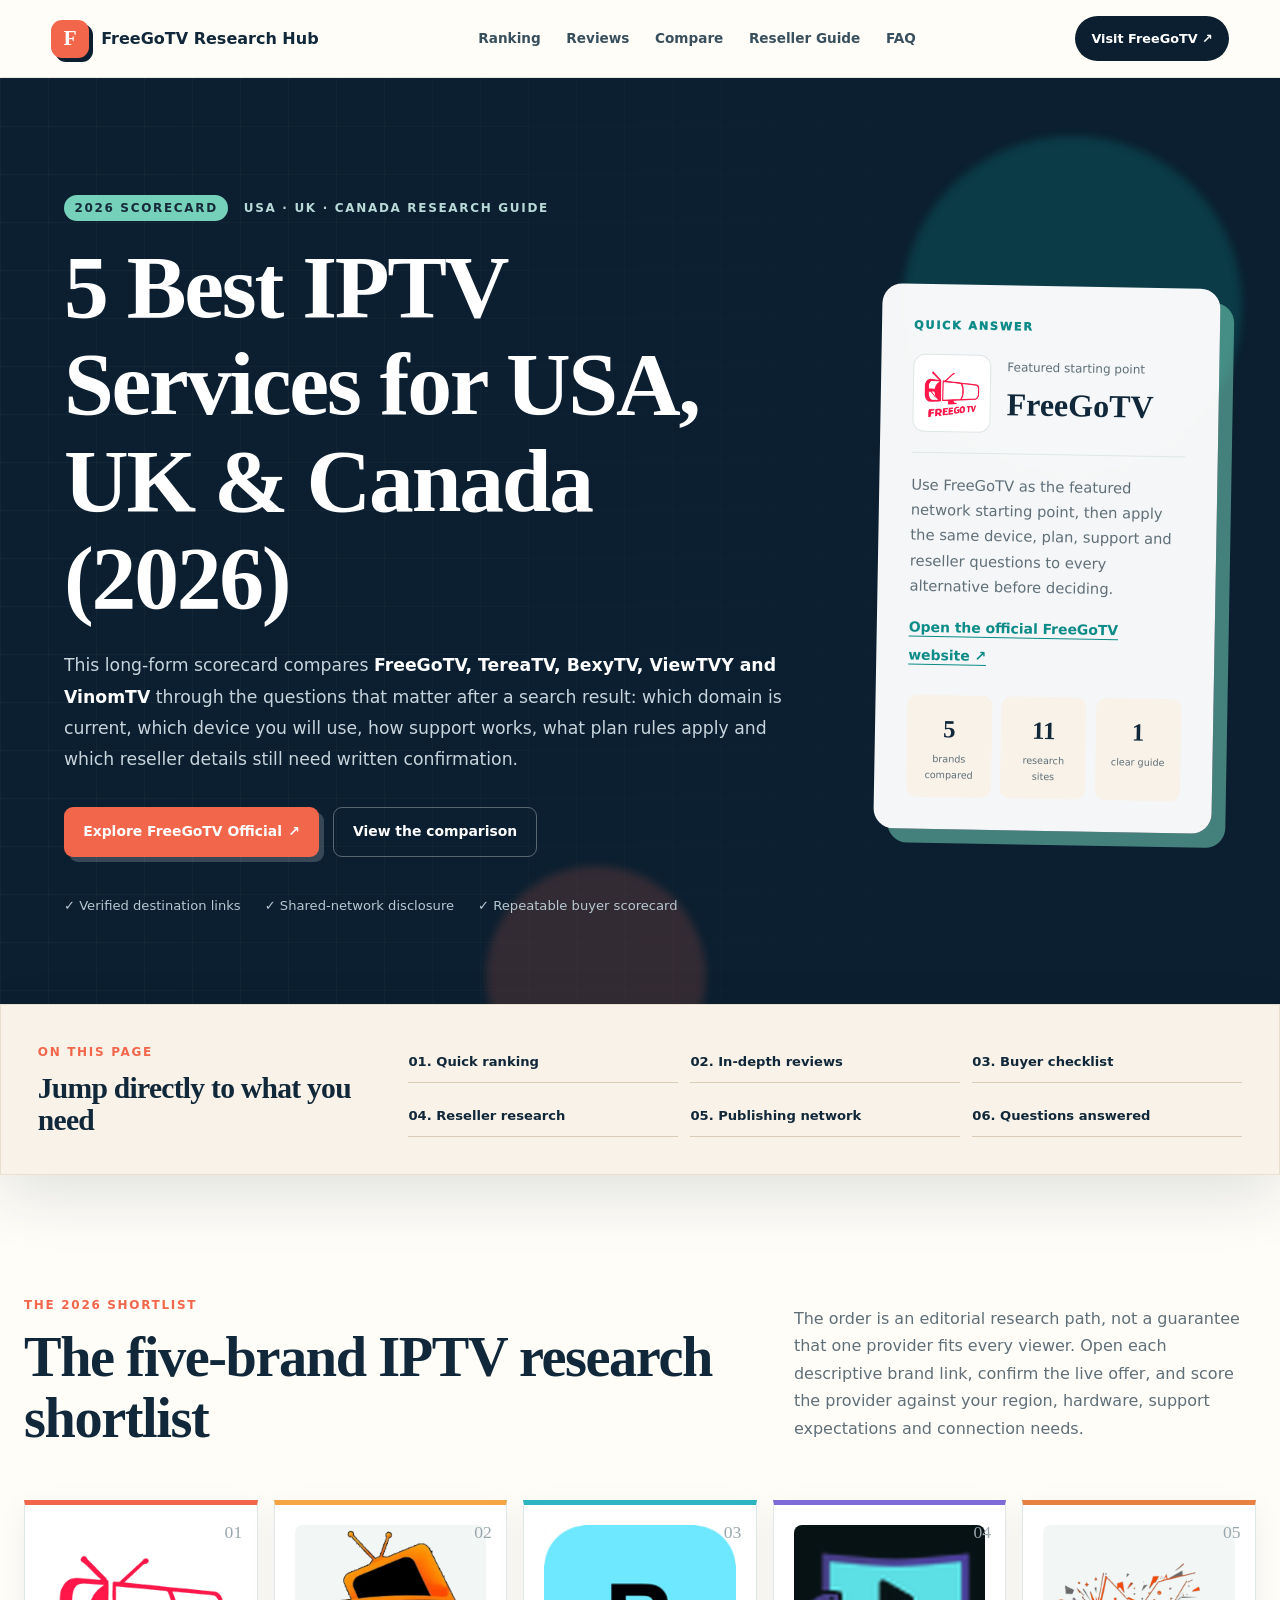
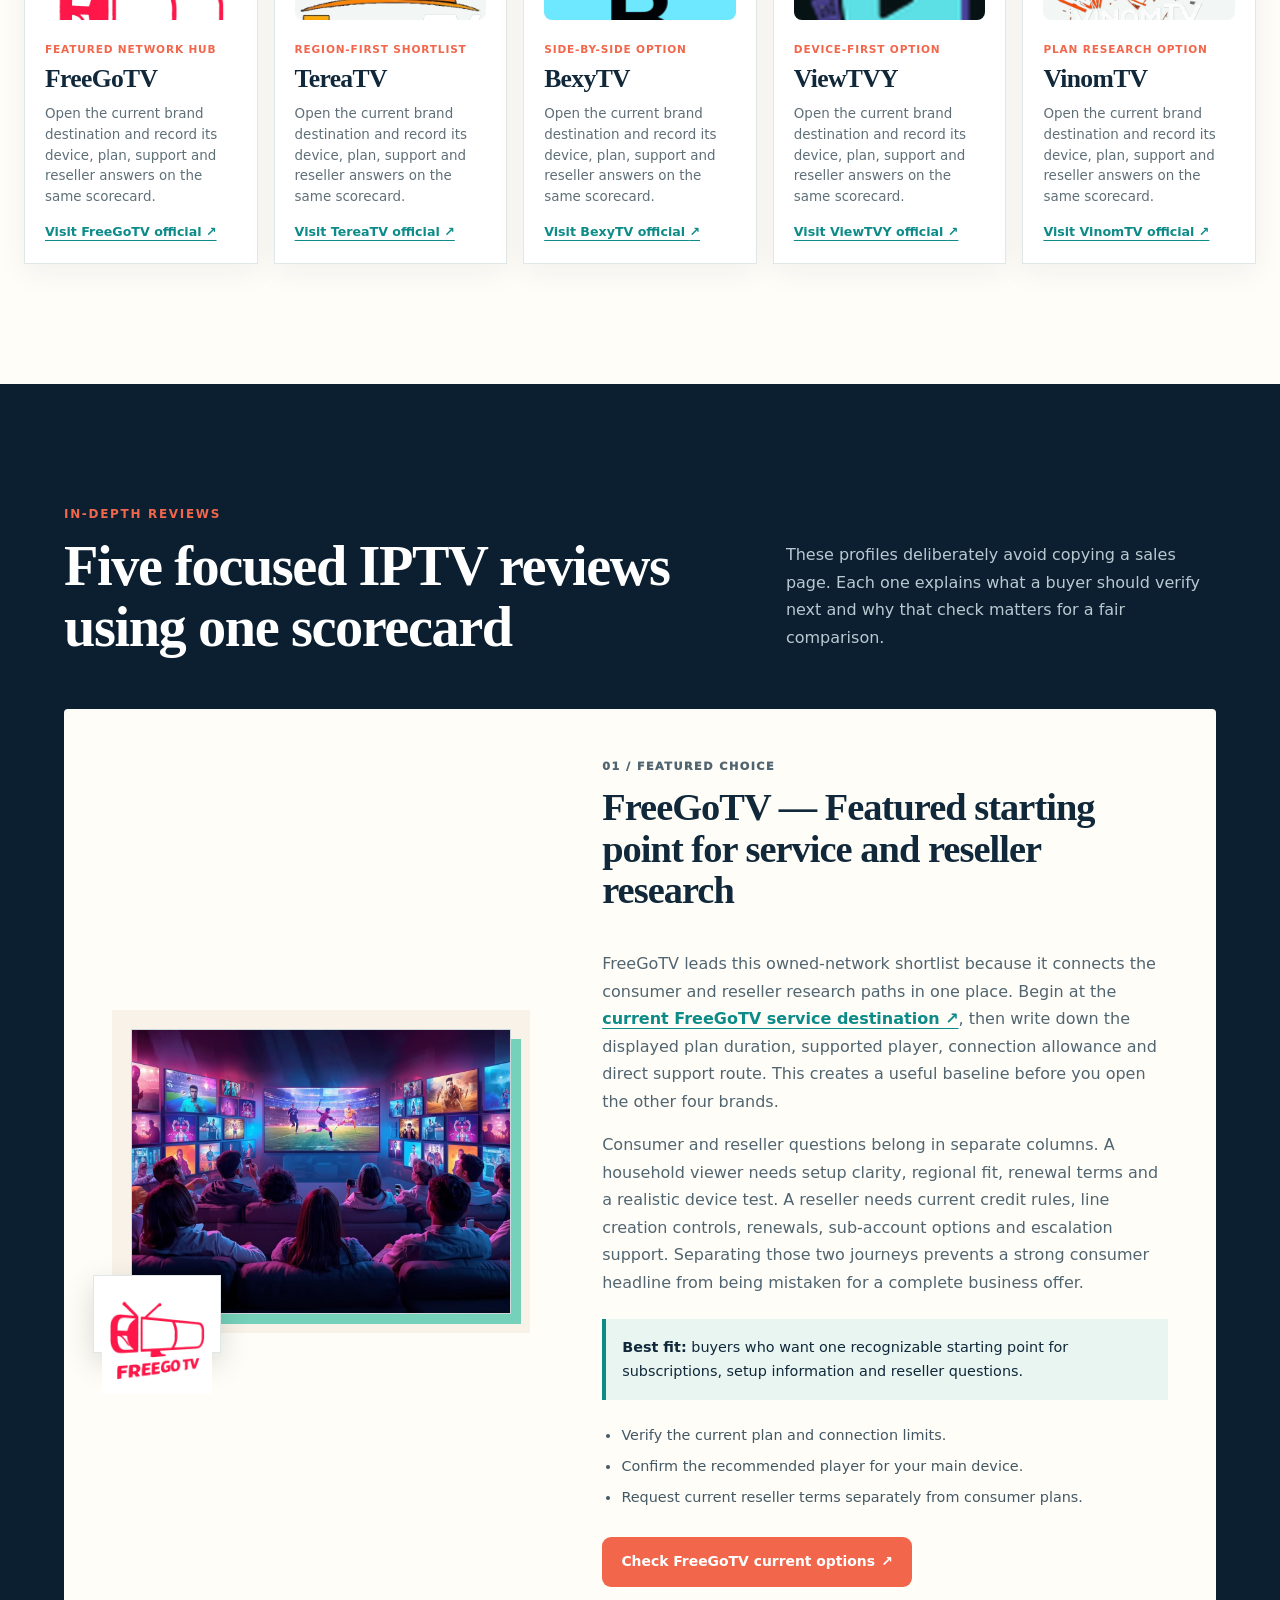
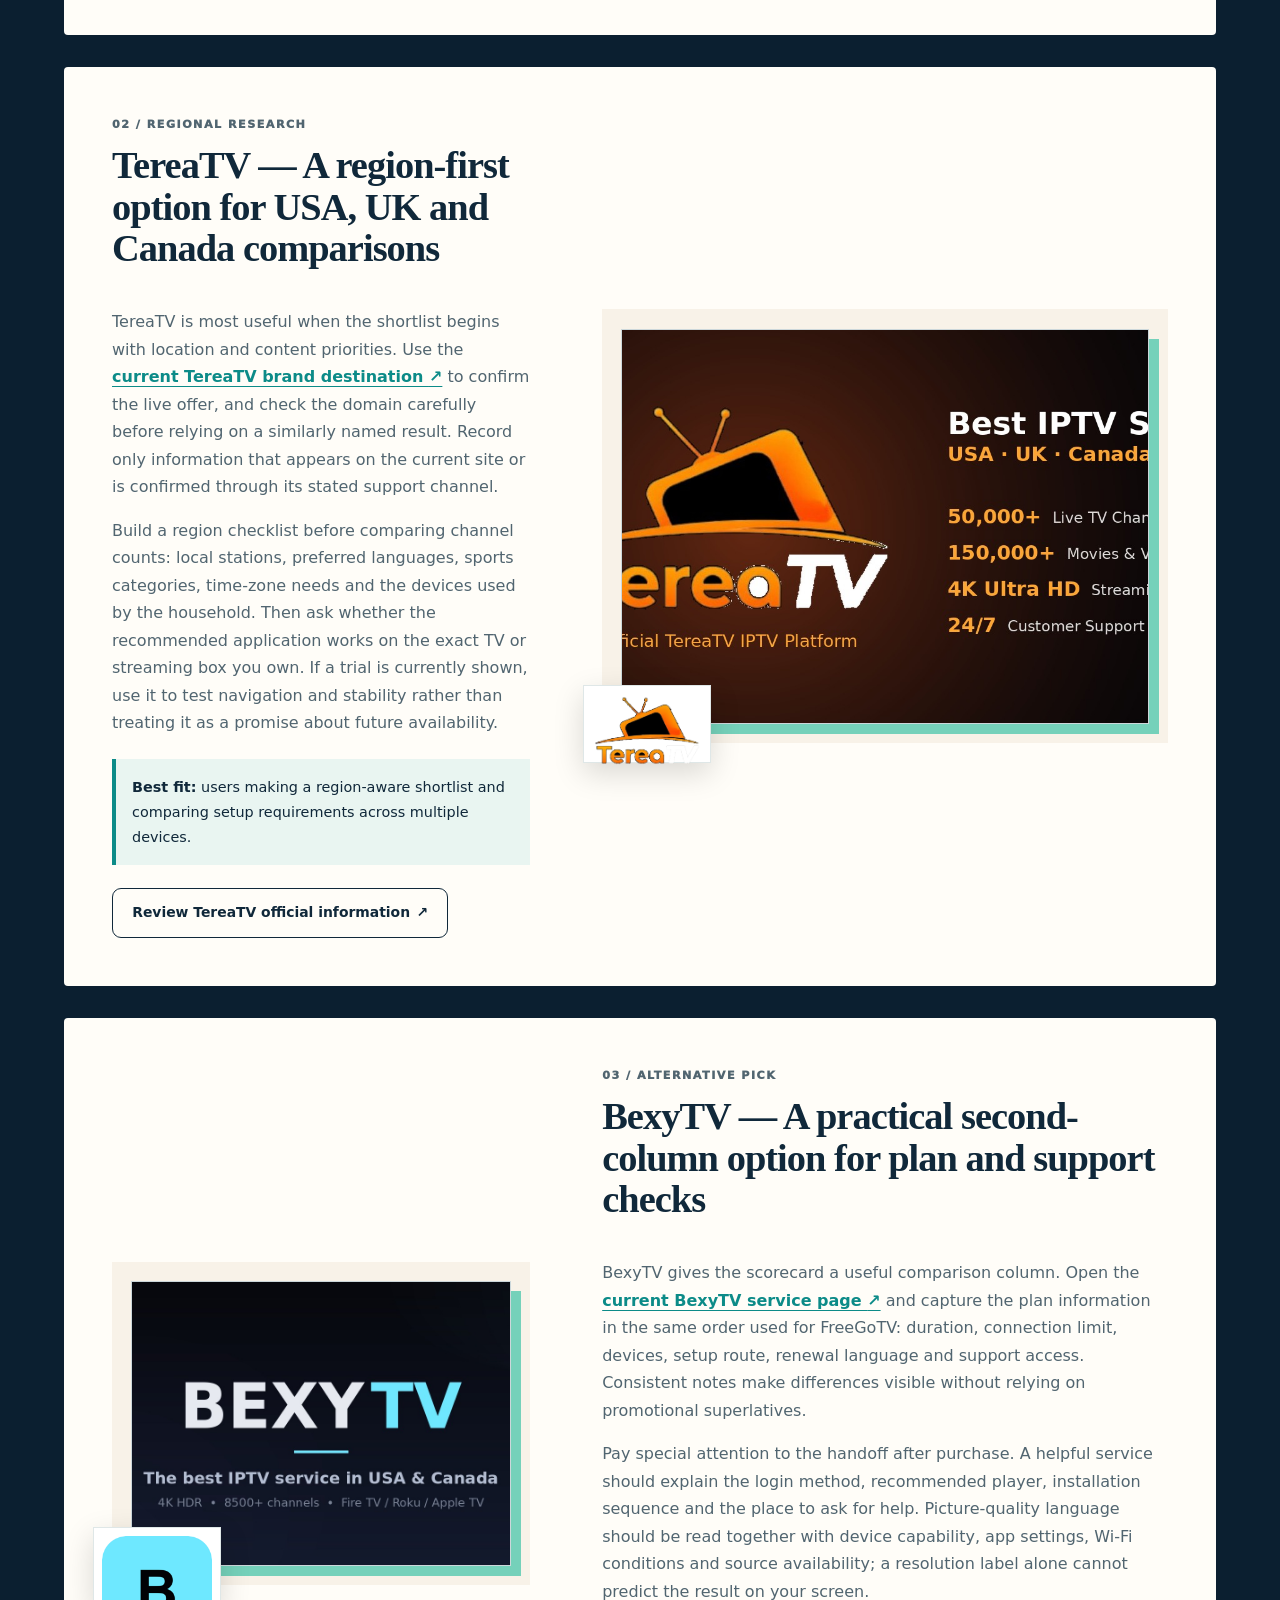
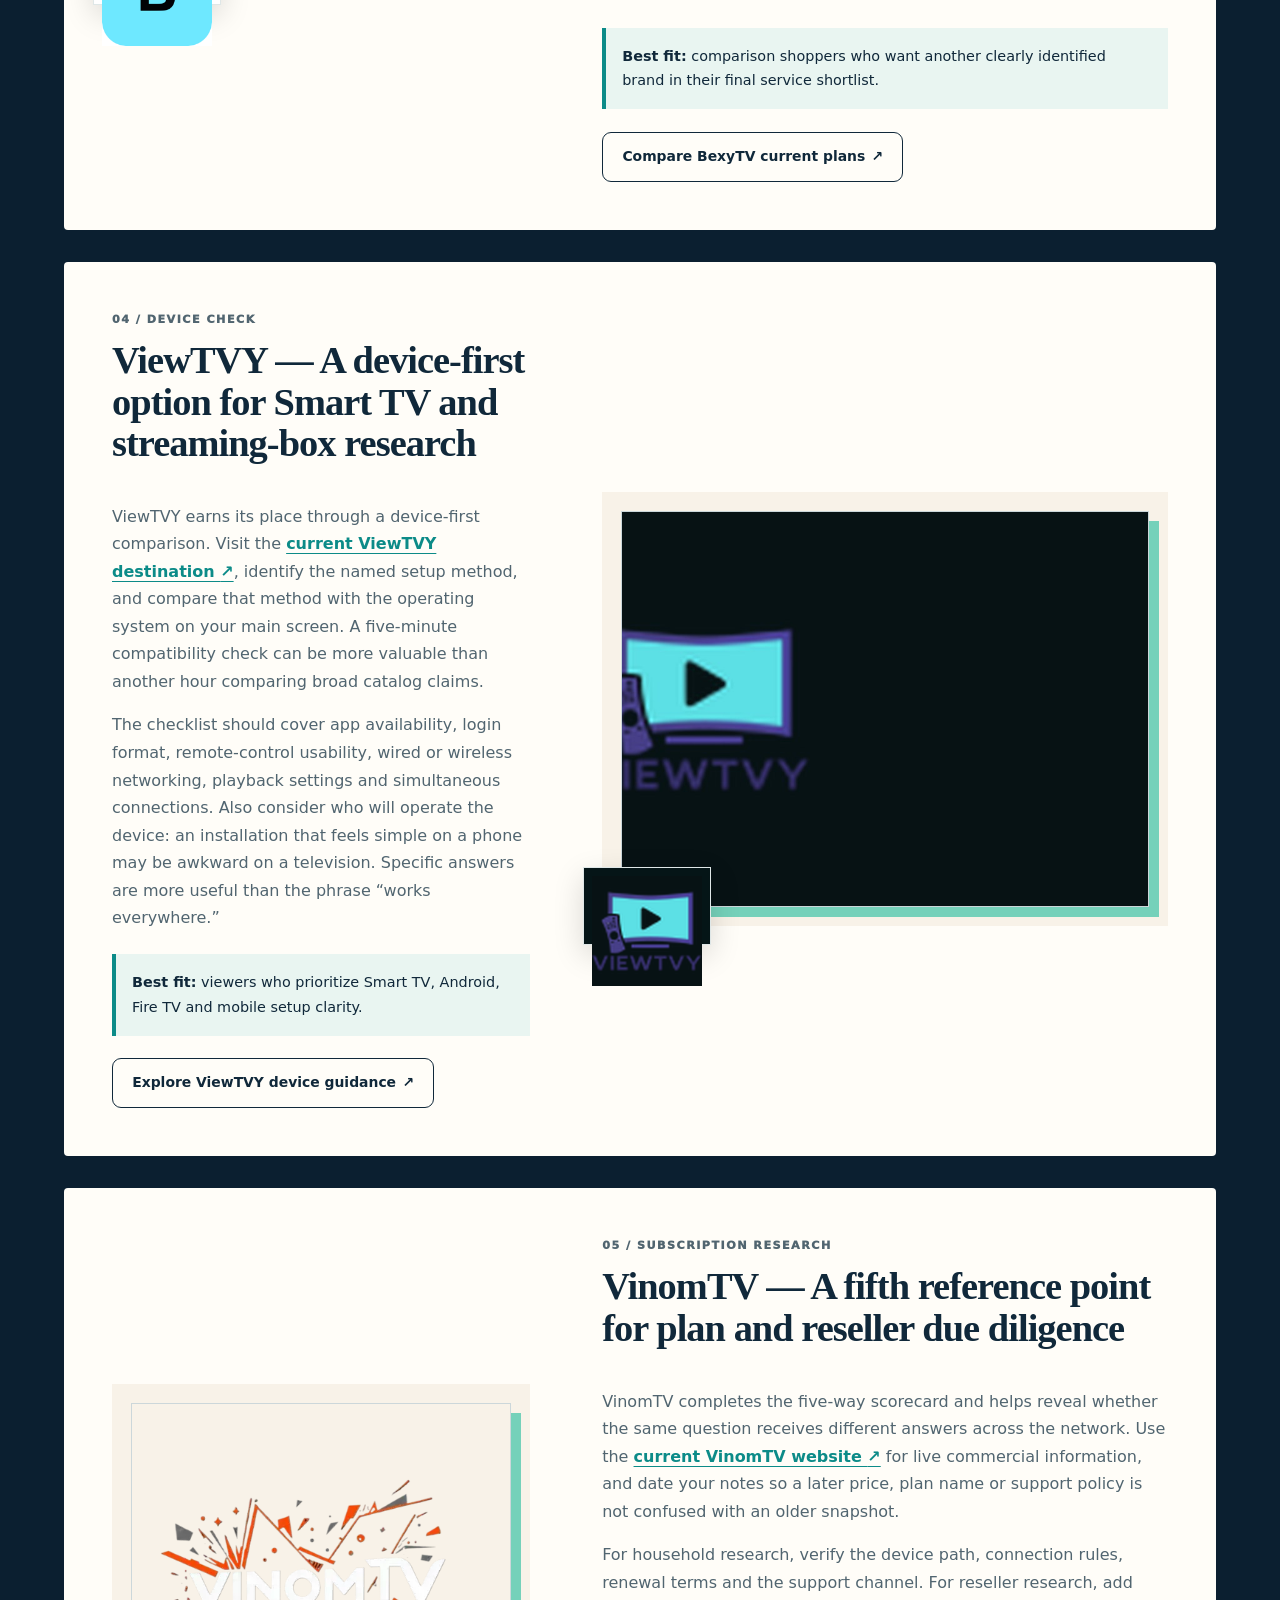
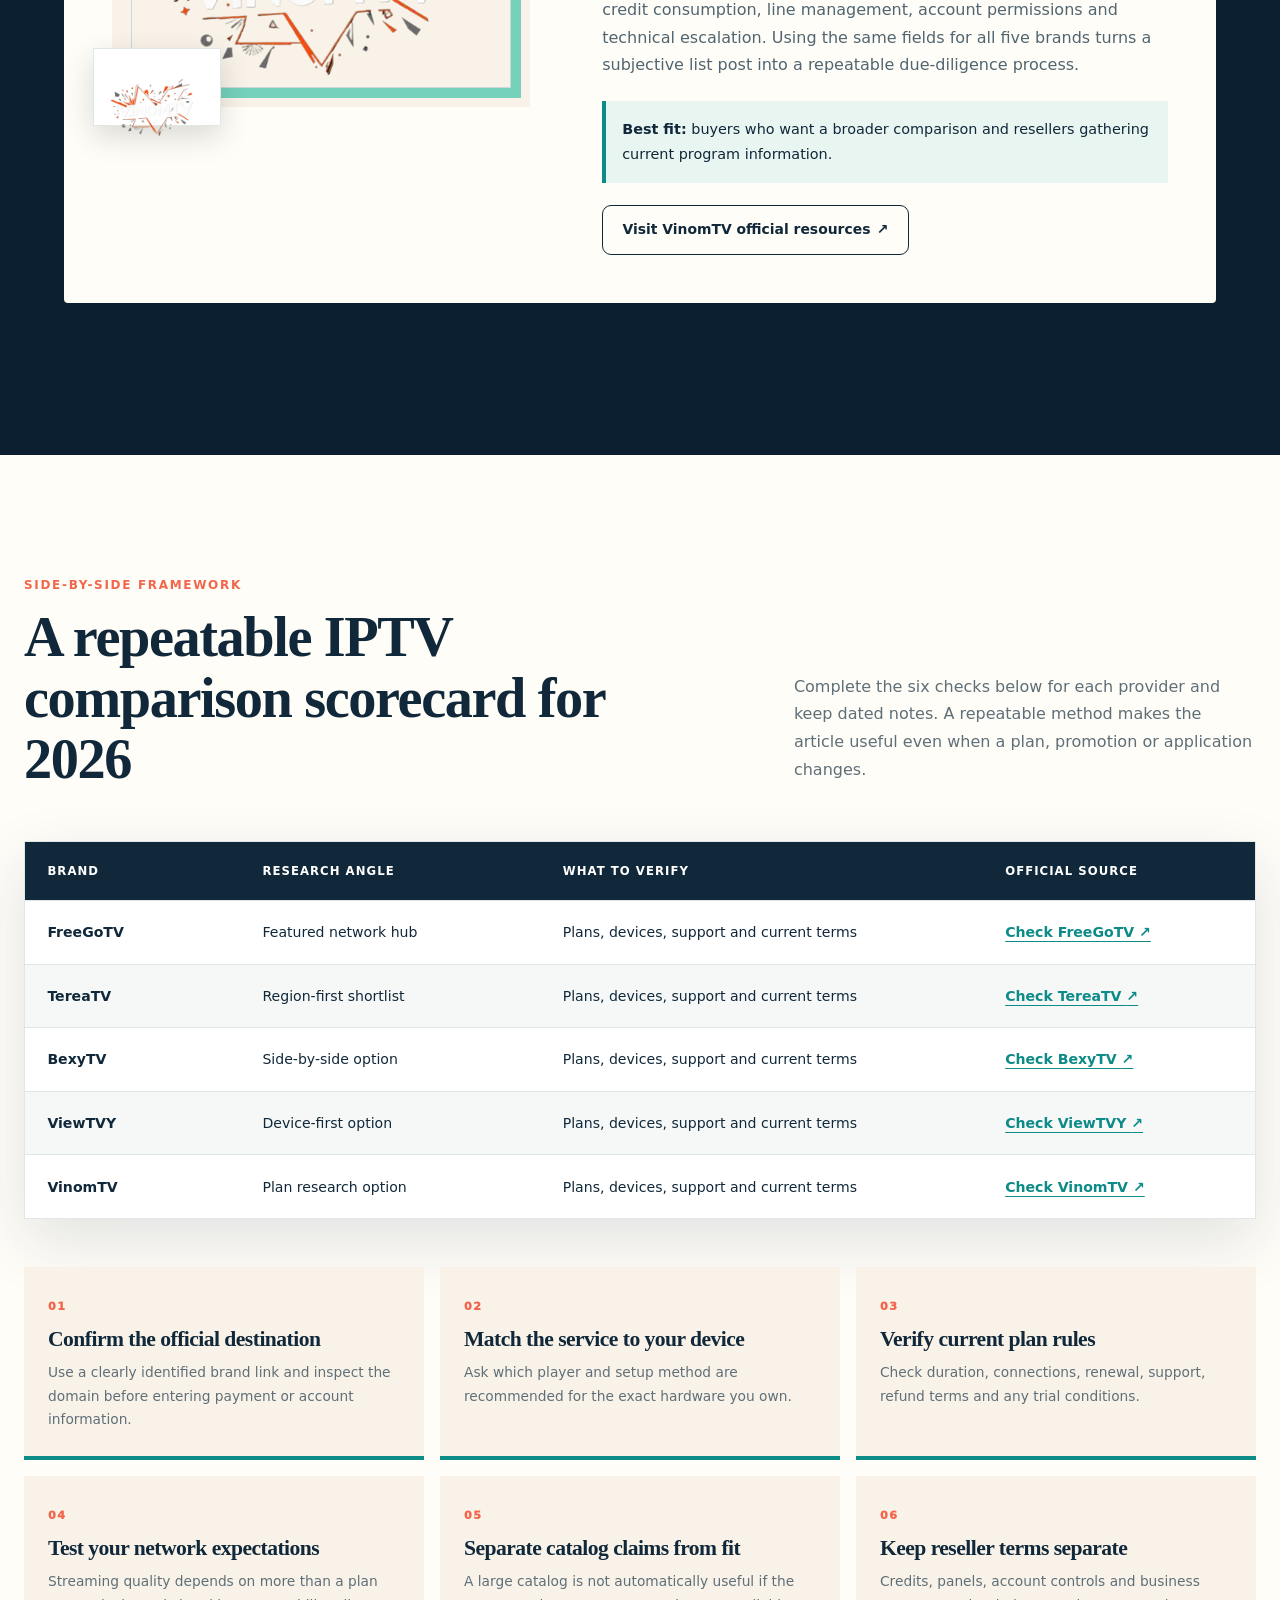
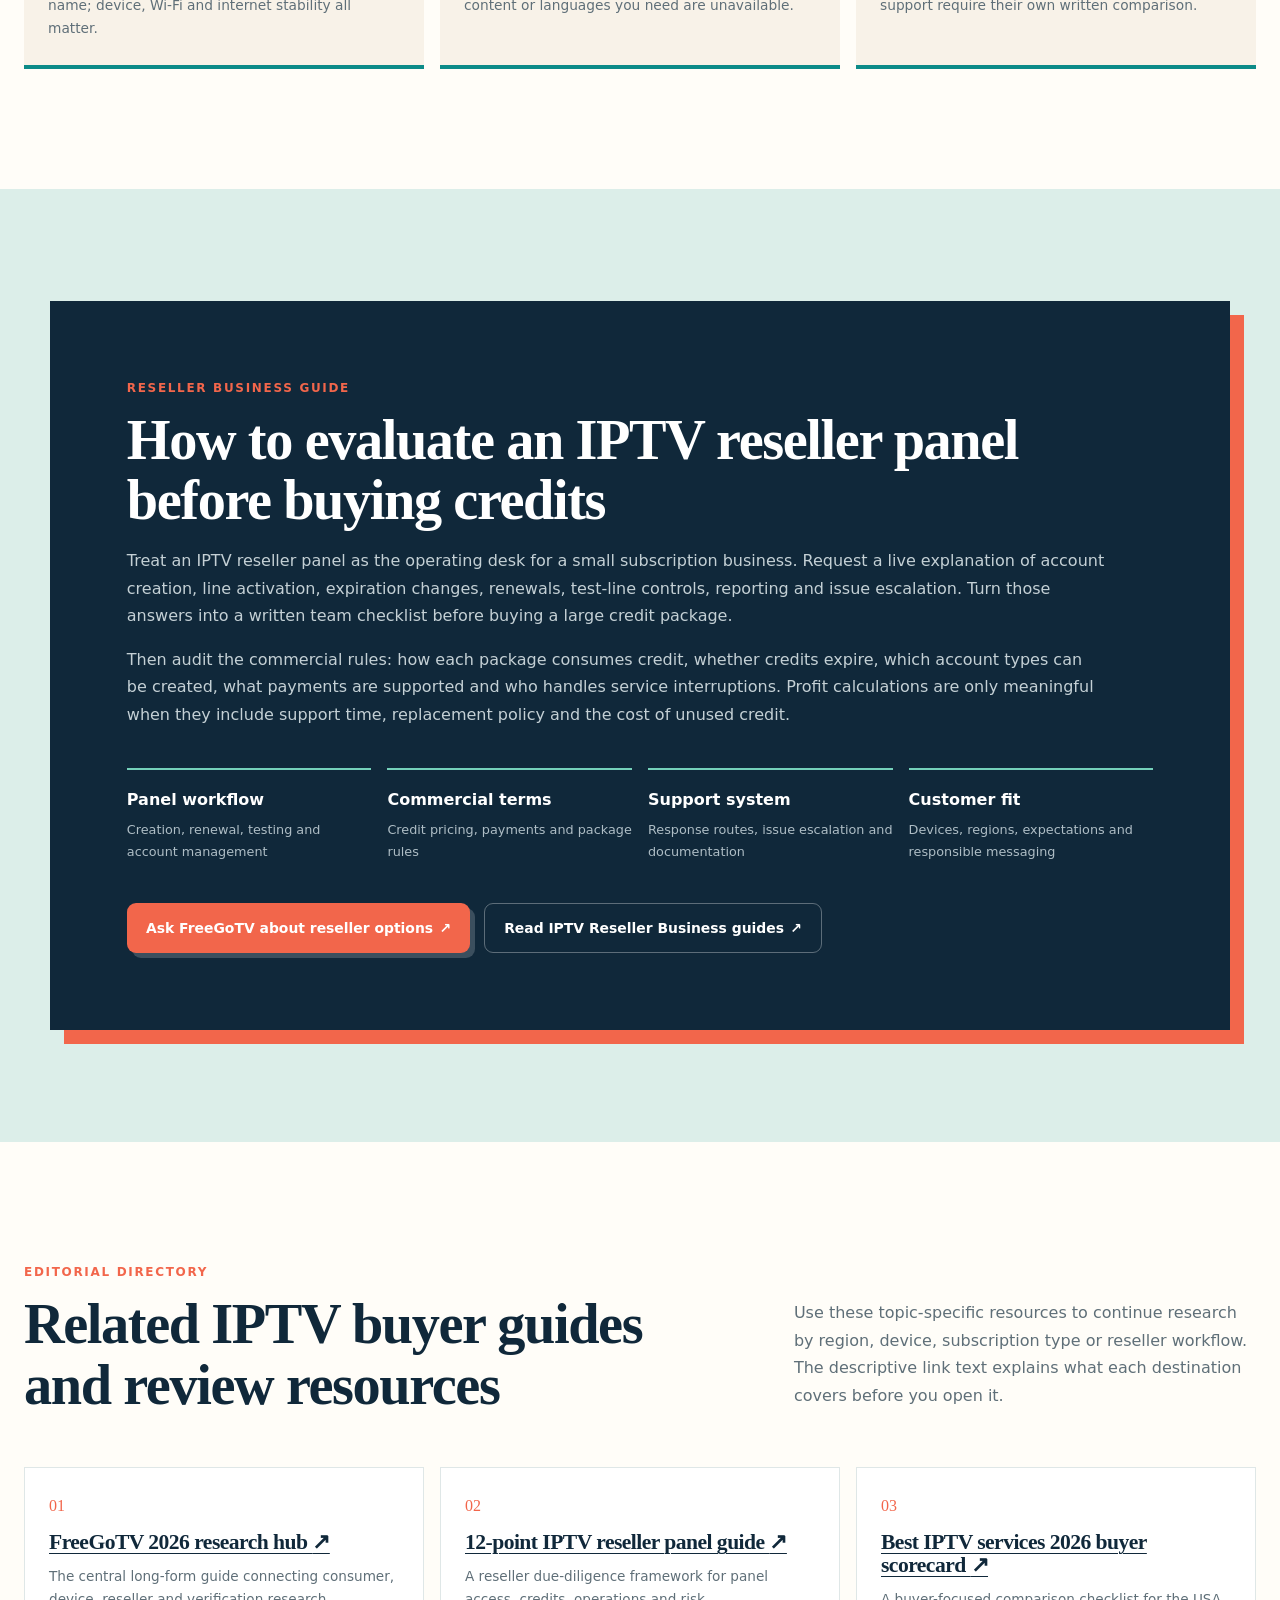
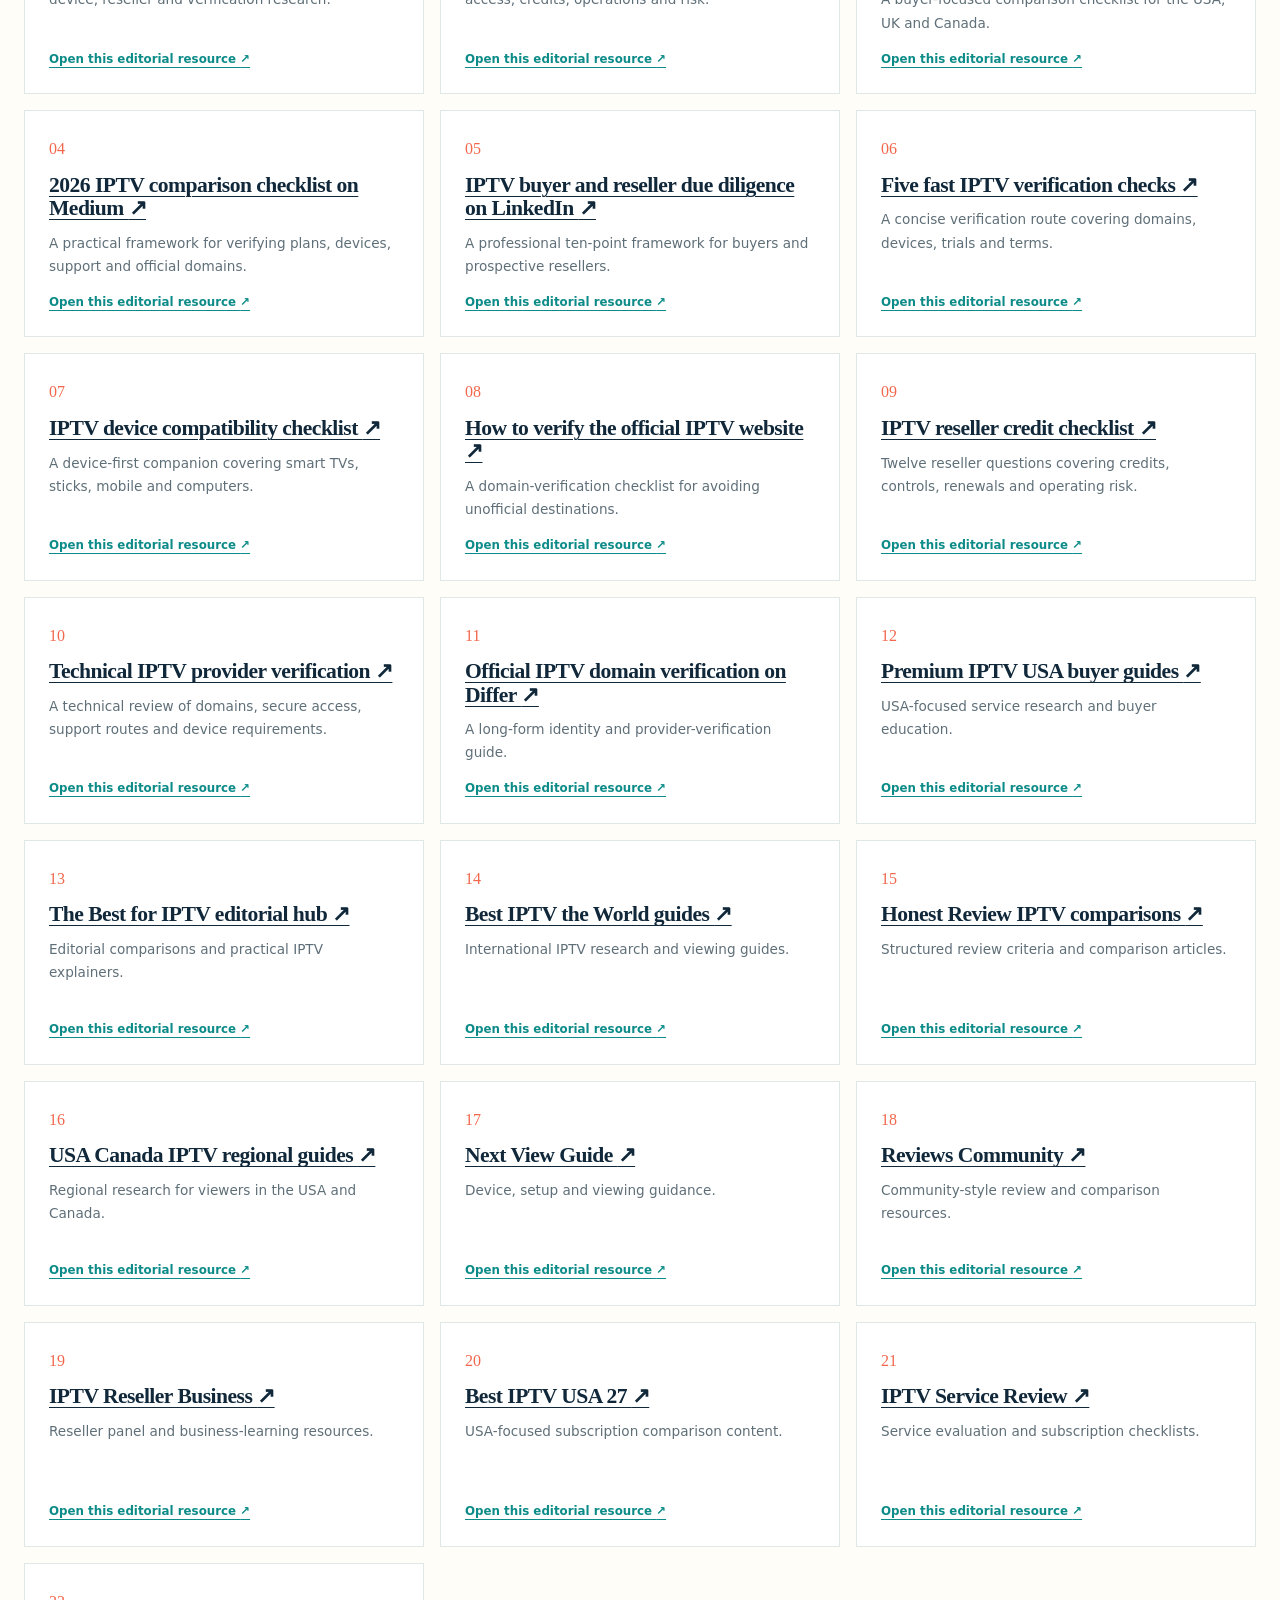
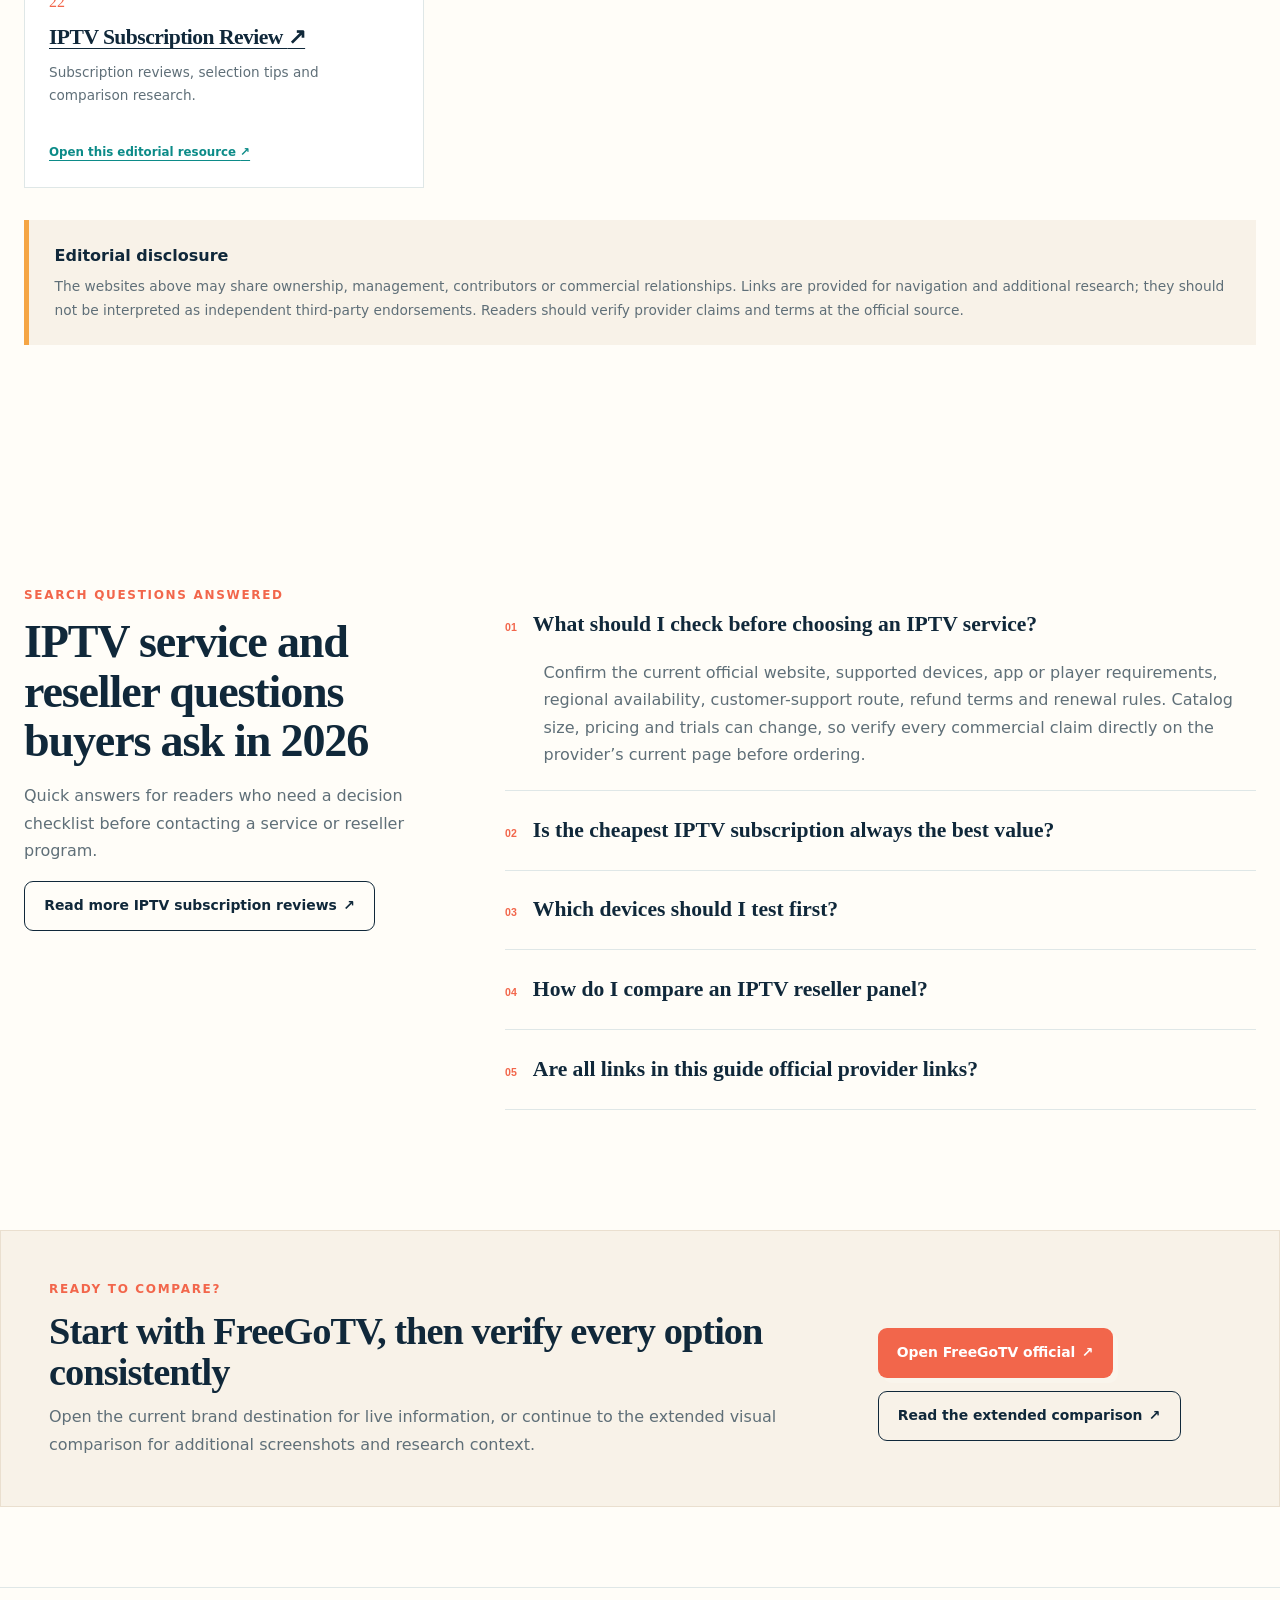
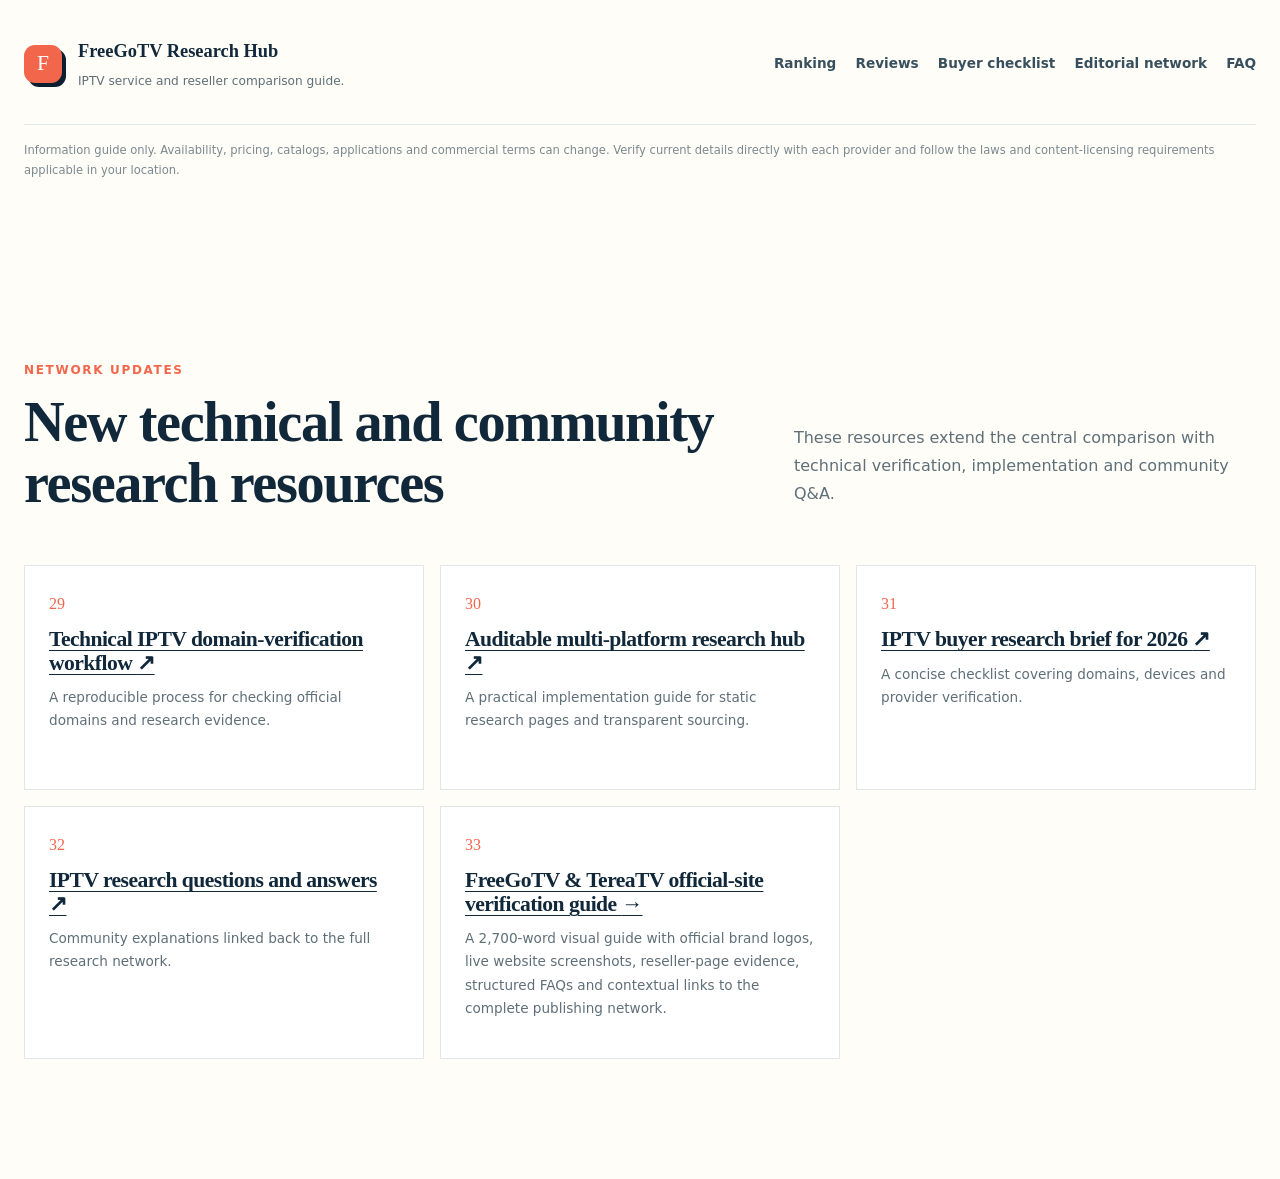
==== commit 5b39ce14: "Publish FreeGoTV and TereaTV verification guide Add a visual long-form verification guide, live webs" ====
--- a/index.html
+++ b/index.html
@@ -24,7 +24,7 @@
 </head>
 <body>
 <link rel="preload" as="image" href="./freegotv-logo.png"/><link rel="preload" as="image" href="./tereatv-logo.png"/><link rel="preload" as="image" href="./bexytv-logo.png"/><link rel="preload" as="image" href="./viewtvy-logo.png"/><link rel="preload" as="image" href="./vinomtv-logo.webp"/><link rel="preload" as="image" href="./freegotv-official.jpg"/><link rel="preload" as="image" href="./tereatv-official.jpg"/><link rel="preload" as="image" href="./bexytv-official.jpg"/><link rel="preload" as="image" href="./viewtvy-official.jpg"/><link rel="preload" as="image" href="./vinomtv-official.webp"/><main><script type="application/ld+json">{"@context":"https://schema.org","@type":"Article","headline":"5 Best IPTV Services for USA, UK and Canada in 2026","description":"A device-first research scorecard for FreeGoTV, TereaTV, BexyTV, ViewTVY and VinomTV.","dateModified":"2026-08-15","author":{"@type":"Organization","name":"IPTV Research Desk"},"about":[{"@type":"Organization","name":"FreeGoTV","url":"https://freegotv.com/"},{"@type":"Organization","name":"TereaTV","url":"https://tereatv.net/"},{"@type":"Organization","name":"BexyTV","url":"https://bexytv.com/"},{"@type":"Organization","name":"ViewTVY","url":"https://viewtvy.net/"},{"@type":"Organization","name":"VinomTV","url":"https://vinomtv.com/"}]}</script><script type="application/ld+json">{"@context":"https://schema.org","@type":"FAQPage","mainEntity":[{"@type":"Question","name":"What should I check before choosing an IPTV service?","acceptedAnswer":{"@type":"Answer","text":"Confirm the current official website, supported devices, app or player requirements, regional availability, customer-support route, refund terms and renewal rules. Catalog size, pricing and trials can change, so verify every commercial claim directly on the provider’s current page before ordering."}},{"@type":"Question","name":"Is the cheapest IPTV subscription always the best value?","acceptedAnswer":{"@type":"Answer","text":"No. A useful comparison considers playback stability, device compatibility, responsive support, account limits, payment clarity and the suitability of the available content for your location. A lower price is only valuable when the service fits the way you actually watch."}},{"@type":"Question","name":"Which devices should I test first?","acceptedAnswer":{"@type":"Answer","text":"Start with the device you use most: Smart TV, Android TV, Fire TV, mobile, tablet or computer. Ask which player is recommended, whether an external app is needed, how many devices can be active and whether the connection performs well on your home network."}},{"@type":"Question","name":"How do I compare an IPTV reseller panel?","acceptedAnswer":{"@type":"Answer","text":"Evaluate credit rules, account creation, line management, renewal workflow, reporting, support response and the written commercial terms. Reseller programs differ from consumer subscriptions, so request current documentation and avoid assuming that every brand uses the same panel or policy."}},{"@type":"Question","name":"Are all links in this guide official provider links?","acceptedAnswer":{"@type":"Answer","text":"The five featured brand buttons lead to the destinations identified in this guide as official. The publishing-network section links to separately branded editorial properties. Ownership and editorial relationships are disclosed because readers should understand the source of every recommendation."}}]}</script><header class="site-header"><a class="brand-mark" href="#top" aria-label="Go to the top of the comparison guide"><span class="mark-icon">F</span><span>FreeGoTV Research Hub</span></a><nav aria-label="Primary navigation"><a href="#ranking">Ranking</a><a href="#reviews">Reviews</a><a href="#comparison">Compare</a><a href="#reseller">Reseller Guide</a><a href="#faq">FAQ</a></nav><a class="header-cta" href="https://freegotv.com/" target="_blank" rel="noopener noreferrer">Visit FreeGoTV <span aria-hidden="true">↗</span></a></header><section class="hero" id="top"><div class="hero-orb hero-orb-one"></div><div class="hero-orb hero-orb-two"></div><div class="hero-copy"><p class="eyebrow"><span>2026 SCORECARD</span> USA · UK · Canada research guide</p><h1>5 Best IPTV Services for USA, UK &amp; Canada (2026)</h1><p class="hero-lead">This long-form scorecard compares <strong>FreeGoTV, TereaTV, BexyTV, ViewTVY and VinomTV</strong> through the questions that matter after a search result: which domain is current, which device you will use, how support works, what plan rules apply and which reseller details still need written confirmation.</p><div class="hero-actions"><a class="primary-button" href="https://freegotv.com/" target="_blank" rel="noopener noreferrer">Explore FreeGoTV Official <span aria-hidden="true">↗</span></a><a class="secondary-button" href="#comparison">View the comparison</a></div><div class="trust-row" aria-label="Guide principles"><span>✓ Verified destination links</span><span>✓ Shared-network disclosure</span><span>✓ Repeatable buyer scorecard</span></div></div><aside class="hero-panel" aria-label="Quick comparison summary"><p class="panel-kicker">QUICK ANSWER</p><div class="winner-row"><img src="./freegotv-logo.png" alt="Official FreeGoTV brand logo"/><div><span>Featured starting point</span><strong>FreeGoTV</strong></div></div><p>Use FreeGoTV as the featured network starting point, then apply the same device, plan, support and reseller questions to every alternative before deciding.</p><a class="panel-link" href="https://freegotv.com/" target="_blank" rel="noopener noreferrer">Open the official FreeGoTV website <span aria-hidden="true">↗</span></a><div class="mini-stats"><div><strong>5</strong><span>brands compared</span></div><div><strong>11</strong><span>research sites</span></div><div><strong>1</strong><span>clear guide</span></div></div></aside></section><section class="toc-wrap" aria-labelledby="contents-title"><div><p class="section-label">ON THIS PAGE</p><h2 id="contents-title">Jump directly to what you need</h2></div><div class="toc-links"><a href="#ranking">01. Quick ranking</a><a href="#reviews">02. In-depth reviews</a><a href="#comparison">03. Buyer checklist</a><a href="#reseller">04. Reseller research</a><a href="#network">05. Publishing network</a><a href="#faq">06. Questions answered</a></div></section><section class="section" id="ranking"><div class="section-heading"><div><p class="section-label">THE 2026 SHORTLIST</p><h2>The five-brand IPTV research shortlist</h2></div><p>The order is an editorial research path, not a guarantee that one provider fits every viewer. Open each descriptive brand link, confirm the live offer, and score the provider against your region, hardware, support expectations and connection needs.</p></div><div class="brand-grid"><article class="brand-card coral"><span class="rank">01</span><div class="logo-frame"><img src="./freegotv-logo.png" alt="FreeGoTV official brand logo"/></div><p class="card-label">Featured network hub</p><h3>FreeGoTV</h3><p>Open the current brand destination and record its device, plan, support and reseller answers on the same scorecard.</p><a class="text-link" href="https://freegotv.com/" target="_blank" rel="noopener noreferrer">Visit FreeGoTV official <span aria-hidden="true">↗</span></a></article><article class="brand-card amber"><span class="rank">02</span><div class="logo-frame"><img src="./tereatv-logo.png" alt="TereaTV official brand logo"/></div><p class="card-label">Region-first shortlist</p><h3>TereaTV</h3><p>Open the current brand destination and record its device, plan, support and reseller answers on the same scorecard.</p><a class="text-link" href="https://tereatv.net/" target="_blank" rel="noopener noreferrer">Visit TereaTV official <span aria-hidden="true">↗</span></a></article><article class="brand-card cyan"><span class="rank">03</span><div class="logo-frame"><img src="./bexytv-logo.png" alt="BexyTV official brand logo"/></div><p class="card-label">Side-by-side option</p><h3>BexyTV</h3><p>Open the current brand destination and record its device, plan, support and reseller answers on the same scorecard.</p><a class="text-link" href="https://bexytv.com/" target="_blank" rel="noopener noreferrer">Visit BexyTV official <span aria-hidden="true">↗</span></a></article><article class="brand-card violet"><span class="rank">04</span><div class="logo-frame"><img src="./viewtvy-logo.png" alt="ViewTVY official brand logo"/></div><p class="card-label">Device-first option</p><h3>ViewTVY</h3><p>Open the current brand destination and record its device, plan, support and reseller answers on the same scorecard.</p><a class="text-link" href="https://viewtvy.net/" target="_blank" rel="noopener noreferrer">Visit ViewTVY official <span aria-hidden="true">↗</span></a></article><article class="brand-card orange"><span class="rank">05</span><div class="logo-frame"><img src="./vinomtv-logo.webp" alt="VinomTV official brand logo"/></div><p class="card-label">Plan research option</p><h3>VinomTV</h3><p>Open the current brand destination and record its device, plan, support and reseller answers on the same scorecard.</p><a class="text-link" href="https://vinomtv.com/" target="_blank" rel="noopener noreferrer">Visit VinomTV official <span aria-hidden="true">↗</span></a></article></div></section><section class="section reviews-section" id="reviews"><div class="section-heading light"><div><p class="section-label">IN-DEPTH REVIEWS</p><h2>Five focused IPTV reviews using one scorecard</h2></div><p>These profiles deliberately avoid copying a sales page. Each one explains what a buyer should verify next and why that check matters for a fair comparison.</p></div><article class="deep-review" id="freegotv-review"><div class="review-visual"><img class="site-shot" src="./freegotv-official.jpg" alt="Screenshot of the FreeGoTV official website home page"/><div class="logo-badge"><img src="./freegotv-logo.png" alt="FreeGoTV official logo"/></div></div><div class="review-copy"><p class="review-number">01 / FEATURED CHOICE</p><h3>FreeGoTV — Featured starting point for service and reseller research</h3><p>FreeGoTV leads this owned-network shortlist because it connects the consumer and reseller research paths in one place. Begin at the <a class="text-link" href="https://freegotv.com/" target="_blank" rel="noopener noreferrer">current FreeGoTV service destination <span aria-hidden="true">↗</span></a>, then write down the displayed plan duration, supported player, connection allowance and direct support route. This creates a useful baseline before you open the other four brands.</p><p>Consumer and reseller questions belong in separate columns. A household viewer needs setup clarity, regional fit, renewal terms and a realistic device test. A reseller needs current credit rules, line creation controls, renewals, sub-account options and escalation support. Separating those two journeys prevents a strong consumer headline from being mistaken for a complete business offer.</p><div class="verdict"><strong>Best fit:</strong> buyers who want one recognizable starting point for subscriptions, setup information and reseller questions.</div><ul class="check-list"><li>Verify the current plan and connection limits.</li><li>Confirm the recommended player for your main device.</li><li>Request current reseller terms separately from consumer plans.</li></ul><a class="primary-button" href="https://freegotv.com/" target="_blank" rel="noopener noreferrer">Check FreeGoTV current options <span aria-hidden="true">↗</span></a></div></article><article class="deep-review reverse" id="tereatv-review"><div class="review-visual"><img class="site-shot" src="./tereatv-official.jpg" alt="Screenshot of the TereaTV official website home page"/><div class="logo-badge"><img src="./tereatv-logo.png" alt="TereaTV official logo"/></div></div><div class="review-copy"><p class="review-number">02 / REGIONAL RESEARCH</p><h3>TereaTV — A region-first option for USA, UK and Canada comparisons</h3><p>TereaTV is most useful when the shortlist begins with location and content priorities. Use the <a class="text-link" href="https://tereatv.net/" target="_blank" rel="noopener noreferrer">current TereaTV brand destination <span aria-hidden="true">↗</span></a> to confirm the live offer, and check the domain carefully before relying on a similarly named result. Record only information that appears on the current site or is confirmed through its stated support channel.</p><p>Build a region checklist before comparing channel counts: local stations, preferred languages, sports categories, time-zone needs and the devices used by the household. Then ask whether the recommended application works on the exact TV or streaming box you own. If a trial is currently shown, use it to test navigation and stability rather than treating it as a promise about future availability.</p><div class="verdict"><strong>Best fit:</strong> users making a region-aware shortlist and comparing setup requirements across multiple devices.</div><a class="outline-button" href="https://tereatv.net/" target="_blank" rel="noopener noreferrer">Review TereaTV official information <span aria-hidden="true">↗</span></a></div></article><article class="deep-review" id="bexytv-review"><div class="review-visual"><img class="site-shot" src="./bexytv-official.jpg" alt="Screenshot of the BexyTV official website home page"/><div class="logo-badge"><img src="./bexytv-logo.png" alt="BexyTV official logo"/></div></div><div class="review-copy"><p class="review-number">03 / ALTERNATIVE PICK</p><h3>BexyTV — A practical second-column option for plan and support checks</h3><p>BexyTV gives the scorecard a useful comparison column. Open the <a class="text-link" href="https://bexytv.com/" target="_blank" rel="noopener noreferrer">current BexyTV service page <span aria-hidden="true">↗</span></a> and capture the plan information in the same order used for FreeGoTV: duration, connection limit, devices, setup route, renewal language and support access. Consistent notes make differences visible without relying on promotional superlatives.</p><p>Pay special attention to the handoff after purchase. A helpful service should explain the login method, recommended player, installation sequence and the place to ask for help. Picture-quality language should be read together with device capability, app settings, Wi-Fi conditions and source availability; a resolution label alone cannot predict the result on your screen.</p><div class="verdict"><strong>Best fit:</strong> comparison shoppers who want another clearly identified brand in their final service shortlist.</div><a class="outline-button" href="https://bexytv.com/" target="_blank" rel="noopener noreferrer">Compare BexyTV current plans <span aria-hidden="true">↗</span></a></div></article><article class="deep-review reverse" id="viewtvy-review"><div class="review-visual"><img class="site-shot" src="./viewtvy-official.jpg" alt="Screenshot of the ViewTVY official website home page"/><div class="logo-badge dark"><img src="./viewtvy-logo.png" alt="ViewTVY official logo"/></div></div><div class="review-copy"><p class="review-number">04 / DEVICE CHECK</p><h3>ViewTVY — A device-first option for Smart TV and streaming-box research</h3><p>ViewTVY earns its place through a device-first comparison. Visit the <a class="text-link" href="https://viewtvy.net/" target="_blank" rel="noopener noreferrer">current ViewTVY destination <span aria-hidden="true">↗</span></a>, identify the named setup method, and compare that method with the operating system on your main screen. A five-minute compatibility check can be more valuable than another hour comparing broad catalog claims.</p><p>The checklist should cover app availability, login format, remote-control usability, wired or wireless networking, playback settings and simultaneous connections. Also consider who will operate the device: an installation that feels simple on a phone may be awkward on a television. Specific answers are more useful than the phrase “works everywhere.”</p><div class="verdict"><strong>Best fit:</strong> viewers who prioritize Smart TV, Android, Fire TV and mobile setup clarity.</div><a class="outline-button" href="https://viewtvy.net/" target="_blank" rel="noopener noreferrer">Explore ViewTVY device guidance <span aria-hidden="true">↗</span></a></div></article><article class="deep-review" id="vinomtv-review"><div class="review-visual"><img class="site-shot" src="./vinomtv-official.webp" alt="Screenshot of the VinomTV official website home page"/><div class="logo-badge white"><img src="./vinomtv-logo.webp" alt="VinomTV official logo"/></div></div><div class="review-copy"><p class="review-number">05 / SUBSCRIPTION RESEARCH</p><h3>VinomTV — A fifth reference point for plan and reseller due diligence</h3><p>VinomTV completes the five-way scorecard and helps reveal whether the same question receives different answers across the network. Use the <a class="text-link" href="https://vinomtv.com/" target="_blank" rel="noopener noreferrer">current VinomTV website <span aria-hidden="true">↗</span></a> for live commercial information, and date your notes so a later price, plan name or support policy is not confused with an older snapshot.</p><p>For household research, verify the device path, connection rules, renewal terms and the support channel. For reseller research, add credit consumption, line management, account permissions and technical escalation. Using the same fields for all five brands turns a subjective list post into a repeatable due-diligence process.</p><div class="verdict"><strong>Best fit:</strong> buyers who want a broader comparison and resellers gathering current program information.</div><a class="outline-button" href="https://vinomtv.com/" target="_blank" rel="noopener noreferrer">Visit VinomTV official resources <span aria-hidden="true">↗</span></a></div></article></section><section class="section" id="comparison"><div class="section-heading"><div><p class="section-label">SIDE-BY-SIDE FRAMEWORK</p><h2>A repeatable IPTV comparison scorecard for 2026</h2></div><p>Complete the six checks below for each provider and keep dated notes. A repeatable method makes the article useful even when a plan, promotion or application changes.</p></div><div class="comparison-table" role="table" aria-label="IPTV brand research comparison"><div class="table-row table-head" role="row"><span role="columnheader">Brand</span><span role="columnheader">Research angle</span><span role="columnheader">What to verify</span><span role="columnheader">Official source</span></div><div class="table-row" role="row"><strong role="cell">FreeGoTV</strong><span role="cell">Featured network hub</span><span role="cell">Plans, devices, support and current terms</span><span role="cell"><a class="text-link" href="https://freegotv.com/" target="_blank" rel="noopener noreferrer">Check FreeGoTV <span aria-hidden="true">↗</span></a></span></div><div class="table-row" role="row"><strong role="cell">TereaTV</strong><span role="cell">Region-first shortlist</span><span role="cell">Plans, devices, support and current terms</span><span role="cell"><a class="text-link" href="https://tereatv.net/" target="_blank" rel="noopener noreferrer">Check TereaTV <span aria-hidden="true">↗</span></a></span></div><div class="table-row" role="row"><strong role="cell">BexyTV</strong><span role="cell">Side-by-side option</span><span role="cell">Plans, devices, support and current terms</span><span role="cell"><a class="text-link" href="https://bexytv.com/" target="_blank" rel="noopener noreferrer">Check BexyTV <span aria-hidden="true">↗</span></a></span></div><div class="table-row" role="row"><strong role="cell">ViewTVY</strong><span role="cell">Device-first option</span><span role="cell">Plans, devices, support and current terms</span><span role="cell"><a class="text-link" href="https://viewtvy.net/" target="_blank" rel="noopener noreferrer">Check ViewTVY <span aria-hidden="true">↗</span></a></span></div><div class="table-row" role="row"><strong role="cell">VinomTV</strong><span role="cell">Plan research option</span><span role="cell">Plans, devices, support and current terms</span><span role="cell"><a class="text-link" href="https://vinomtv.com/" target="_blank" rel="noopener noreferrer">Check VinomTV <span aria-hidden="true">↗</span></a></span></div></div><div class="check-grid"><article><span>01</span><h3>Confirm the official destination</h3><p>Use a clearly identified brand link and inspect the domain before entering payment or account information.</p></article><article><span>02</span><h3>Match the service to your device</h3><p>Ask which player and setup method are recommended for the exact hardware you own.</p></article><article><span>03</span><h3>Verify current plan rules</h3><p>Check duration, connections, renewal, support, refund terms and any trial conditions.</p></article><article><span>04</span><h3>Test your network expectations</h3><p>Streaming quality depends on more than a plan name; device, Wi-Fi and internet stability all matter.</p></article><article><span>05</span><h3>Separate catalog claims from fit</h3><p>A large catalog is not automatically useful if the content or languages you need are unavailable.</p></article><article><span>06</span><h3>Keep reseller terms separate</h3><p>Credits, panels, account controls and business support require their own written comparison.</p></article></div></section><section class="reseller-section" id="reseller"><div class="reseller-card"><p class="section-label">RESELLER BUSINESS GUIDE</p><h2>How to evaluate an IPTV reseller panel before buying credits</h2><p>Treat an IPTV reseller panel as the operating desk for a small subscription business. Request a live explanation of account creation, line activation, expiration changes, renewals, test-line controls, reporting and issue escalation. Turn those answers into a written team checklist before buying a large credit package.</p><p>Then audit the commercial rules: how each package consumes credit, whether credits expire, which account types can be created, what payments are supported and who handles service interruptions. Profit calculations are only meaningful when they include support time, replacement policy and the cost of unused credit.</p><div class="reseller-points"><div><strong>Panel workflow</strong><span>Creation, renewal, testing and account management</span></div><div><strong>Commercial terms</strong><span>Credit pricing, payments and package rules</span></div><div><strong>Support system</strong><span>Response routes, issue escalation and documentation</span></div><div><strong>Customer fit</strong><span>Devices, regions, expectations and responsible messaging</span></div></div><div class="hero-actions"><a class="primary-button" href="https://freegotv.com/" target="_blank" rel="noopener noreferrer">Ask FreeGoTV about reseller options <span aria-hidden="true">↗</span></a><a class="secondary-button light-button" href="https://iptvresellerbusiness.com/" target="_blank" rel="noopener noreferrer">Read IPTV Reseller Business guides <span aria-hidden="true">↗</span></a></div></div></section><section class="section" id="network"><div class="section-heading"><div><p class="section-label">EDITORIAL DIRECTORY</p><h2>Related IPTV buyer guides and review resources</h2></div><p>Use these topic-specific resources to continue research by region, device, subscription type or reseller workflow. The descriptive link text explains what each destination covers before you open it.</p></div><div class="network-grid"><article><span class="network-index">01</span><h3><a class="text-link" href="https://freegotv-iptv-guide-2026.sasamasry99.chatgpt.site/" target="_blank" rel="noopener noreferrer">FreeGoTV 2026 research hub <span aria-hidden="true">↗</span></a></h3><p>The central long-form guide connecting consumer, device, reseller and verification research.</p><a class="small-link" href="https://freegotv-iptv-guide-2026.sasamasry99.chatgpt.site/" target="_blank" rel="noopener noreferrer">Open this editorial resource <span aria-hidden="true">↗</span></a></article><article><span class="network-index">02</span><h3><a class="text-link" href="https://best-iptv-reseller-panel-2026-566928.gitlab.io/" target="_blank" rel="noopener noreferrer">12-point IPTV reseller panel guide <span aria-hidden="true">↗</span></a></h3><p>A reseller due-diligence framework for panel access, credits, operations and risk.</p><a class="small-link" href="https://best-iptv-reseller-panel-2026-566928.gitlab.io/" target="_blank" rel="noopener noreferrer">Open this editorial resource <span aria-hidden="true">↗</span></a></article><article><span class="network-index">03</span><h3><a class="text-link" href="https://bestiptvusa2026.blogspot.com/2026/08/best-iptv-services-usa-uk-canada-2026-buyer-scorecard.html" target="_blank" rel="noopener noreferrer">Best IPTV services 2026 buyer scorecard <span aria-hidden="true">↗</span></a></h3><p>A buyer-focused comparison checklist for the USA, UK and Canada.</p><a class="small-link" href="https://bestiptvusa2026.blogspot.com/2026/08/best-iptv-services-usa-uk-canada-2026-buyer-scorecard.html" target="_blank" rel="noopener noreferrer">Open this editorial resource <span aria-hidden="true">↗</span></a></article><article><span class="network-index">04</span><h3><a class="text-link" href="https://medium.com/@freegotv/best-iptv-services-in-2026-a-practical-comparison-checklist-for-usa-uk-and-canada-dc0a41f0f748" target="_blank" rel="noopener noreferrer">2026 IPTV comparison checklist on Medium <span aria-hidden="true">↗</span></a></h3><p>A practical framework for verifying plans, devices, support and official domains.</p><a class="small-link" href="https://medium.com/@freegotv/best-iptv-services-in-2026-a-practical-comparison-checklist-for-usa-uk-and-canada-dc0a41f0f748" target="_blank" rel="noopener noreferrer">Open this editorial resource <span aria-hidden="true">↗</span></a></article><article><span class="network-index">05</span><h3><a class="text-link" href="https://www.linkedin.com/pulse/iptv-buying-reseller-due-diligence-2026-10-checks-before-uderwood-m3dre" target="_blank" rel="noopener noreferrer">IPTV buyer and reseller due diligence on LinkedIn <span aria-hidden="true">↗</span></a></h3><p>A professional ten-point framework for buyers and prospective resellers.</p><a class="small-link" href="https://www.linkedin.com/pulse/iptv-buying-reseller-due-diligence-2026-10-checks-before-uderwood-m3dre" target="_blank" rel="noopener noreferrer">Open this editorial resource <span aria-hidden="true">↗</span></a></article><article><span class="network-index">06</span><h3><a class="text-link" href="https://www.tumblr.com/iptvreviews1/825063149521813504/five-fast-checks-before-choosing-an-iptv-service" target="_blank" rel="noopener noreferrer">Five fast IPTV verification checks <span aria-hidden="true">↗</span></a></h3><p>A concise verification route covering domains, devices, trials and terms.</p><a class="small-link" href="https://www.tumblr.com/iptvreviews1/825063149521813504/five-fast-checks-before-choosing-an-iptv-service" target="_blank" rel="noopener noreferrer">Open this editorial resource <span aria-hidden="true">↗</span></a></article><article><span class="network-index">07</span><h3><a class="text-link" href="https://www.tumblr.com/iptvreviews1/825126092980551680/iptv-device-compatibility-checklist-for-2026-what" target="_blank" rel="noopener noreferrer">IPTV device compatibility checklist <span aria-hidden="true">↗</span></a></h3><p>A device-first companion covering smart TVs, sticks, mobile and computers.</p><a class="small-link" href="https://www.tumblr.com/iptvreviews1/825126092980551680/iptv-device-compatibility-checklist-for-2026-what" target="_blank" rel="noopener noreferrer">Open this editorial resource <span aria-hidden="true">↗</span></a></article><article><span class="network-index">08</span><h3><a class="text-link" href="https://www.tumblr.com/iptvreviews1/825127504710959104/how-to-verify-the-official-iptv-website-before-you" target="_blank" rel="noopener noreferrer">How to verify the official IPTV website <span aria-hidden="true">↗</span></a></h3><p>A domain-verification checklist for avoiding unofficial destinations.</p><a class="small-link" href="https://www.tumblr.com/iptvreviews1/825127504710959104/how-to-verify-the-official-iptv-website-before-you" target="_blank" rel="noopener noreferrer">Open this editorial resource <span aria-hidden="true">↗</span></a></article><article><span class="network-index">09</span><h3><a class="text-link" href="https://iptvrestreamreview.blogspot.com/2026/08/iptv-reseller-panel-2026-12-questions-before-buying-credits.html" target="_blank" rel="noopener noreferrer">IPTV reseller credit checklist <span aria-hidden="true">↗</span></a></h3><p>Twelve reseller questions covering credits, controls, renewals and operating risk.</p><a class="small-link" href="https://iptvrestreamreview.blogspot.com/2026/08/iptv-reseller-panel-2026-12-questions-before-buying-credits.html" target="_blank" rel="noopener noreferrer">Open this editorial resource <span aria-hidden="true">↗</span></a></article><article><span class="network-index">10</span><h3><a class="text-link" href="https://iptv-tech-insights.blogspot.com/2026/08/how-to-verify-iptv-provider-in-2026.html" target="_blank" rel="noopener noreferrer">Technical IPTV provider verification <span aria-hidden="true">↗</span></a></h3><p>A technical review of domains, secure access, support routes and device requirements.</p><a class="small-link" href="https://iptv-tech-insights.blogspot.com/2026/08/how-to-verify-iptv-provider-in-2026.html" target="_blank" rel="noopener noreferrer">Open this editorial resource <span aria-hidden="true">↗</span></a></article><article><span class="network-index">11</span><h3><a class="text-link" href="https://differ.blog/p/how-to-verify-iptv-providers-and-official-domains-in-2026-194fd0" target="_blank" rel="noopener noreferrer">Official IPTV domain verification on Differ <span aria-hidden="true">↗</span></a></h3><p>A long-form identity and provider-verification guide.</p><a class="small-link" href="https://differ.blog/p/how-to-verify-iptv-providers-and-official-domains-in-2026-194fd0" target="_blank" rel="noopener noreferrer">Open this editorial resource <span aria-hidden="true">↗</span></a></article><article><span class="network-index">12</span><h3><a class="text-link" href="https://premiumiptvusa.com/" target="_blank" rel="noopener noreferrer">Premium IPTV USA buyer guides <span aria-hidden="true">↗</span></a></h3><p>USA-focused service research and buyer education.</p><a class="small-link" href="https://premiumiptvusa.com/" target="_blank" rel="noopener noreferrer">Open this editorial resource <span aria-hidden="true">↗</span></a></article><article><span class="network-index">13</span><h3><a class="text-link" href="https://thebestforiptv.com/" target="_blank" rel="noopener noreferrer">The Best for IPTV editorial hub <span aria-hidden="true">↗</span></a></h3><p>Editorial comparisons and practical IPTV explainers.</p><a class="small-link" href="https://thebestforiptv.com/" target="_blank" rel="noopener noreferrer">Open this editorial resource <span aria-hidden="true">↗</span></a></article><article><span class="network-index">14</span><h3><a class="text-link" href="https://bestiptvtheworld.com/" target="_blank" rel="noopener noreferrer">Best IPTV the World guides <span aria-hidden="true">↗</span></a></h3><p>International IPTV research and viewing guides.</p><a class="small-link" href="https://bestiptvtheworld.com/" target="_blank" rel="noopener noreferrer">Open this editorial resource <span aria-hidden="true">↗</span></a></article><article><span class="network-index">15</span><h3><a class="text-link" href="https://honestreviewiptv.com/" target="_blank" rel="noopener noreferrer">Honest Review IPTV comparisons <span aria-hidden="true">↗</span></a></h3><p>Structured review criteria and comparison articles.</p><a class="small-link" href="https://honestreviewiptv.com/" target="_blank" rel="noopener noreferrer">Open this editorial resource <span aria-hidden="true">↗</span></a></article><article><span class="network-index">16</span><h3><a class="text-link" href="https://usacanadaiptv.com/" target="_blank" rel="noopener noreferrer">USA Canada IPTV regional guides <span aria-hidden="true">↗</span></a></h3><p>Regional research for viewers in the USA and Canada.</p><a class="small-link" href="https://usacanadaiptv.com/" target="_blank" rel="noopener noreferrer">Open this editorial resource <span aria-hidden="true">↗</span></a></article><article><span class="network-index">17</span><h3><a class="text-link" href="https://nextviewguide.com/" target="_blank" rel="noopener noreferrer">Next View Guide <span aria-hidden="true">↗</span></a></h3><p>Device, setup and viewing guidance.</p><a class="small-link" href="https://nextviewguide.com/" target="_blank" rel="noopener noreferrer">Open this editorial resource <span aria-hidden="true">↗</span></a></article><article><span class="network-index">18</span><h3><a class="text-link" href="https://reviewscommunity.com/" target="_blank" rel="noopener noreferrer">Reviews Community <span aria-hidden="true">↗</span></a></h3><p>Community-style review and comparison resources.</p><a class="small-link" href="https://reviewscommunity.com/" target="_blank" rel="noopener noreferrer">Open this editorial resource <span aria-hidden="true">↗</span></a></article><article><span class="network-index">19</span><h3><a class="text-link" href="https://iptvresellerbusiness.com/" target="_blank" rel="noopener noreferrer">IPTV Reseller Business <span aria-hidden="true">↗</span></a></h3><p>Reseller panel and business-learning resources.</p><a class="small-link" href="https://iptvresellerbusiness.com/" target="_blank" rel="noopener noreferrer">Open this editorial resource <span aria-hidden="true">↗</span></a></article><article><span class="network-index">20</span><h3><a class="text-link" href="https://bestiptvusa27.com/" target="_blank" rel="noopener noreferrer">Best IPTV USA 27 <span aria-hidden="true">↗</span></a></h3><p>USA-focused subscription comparison content.</p><a class="small-link" href="https://bestiptvusa27.com/" target="_blank" rel="noopener noreferrer">Open this editorial resource <span aria-hidden="true">↗</span></a></article><article><span class="network-index">21</span><h3><a class="text-link" href="https://iptvservicereview.com/" target="_blank" rel="noopener noreferrer">IPTV Service Review <span aria-hidden="true">↗</span></a></h3><p>Service evaluation and subscription checklists.</p><a class="small-link" href="https://iptvservicereview.com/" target="_blank" rel="noopener noreferrer">Open this editorial resource <span aria-hidden="true">↗</span></a></article><article><span class="network-index">22</span><h3><a class="text-link" href="https://iptvsubscriptionreview.com/" target="_blank" rel="noopener noreferrer">IPTV Subscription Review <span aria-hidden="true">↗</span></a></h3><p>Subscription reviews, selection tips and comparison research.</p><a class="small-link" href="https://iptvsubscriptionreview.com/" target="_blank" rel="noopener noreferrer">Open this editorial resource <span aria-hidden="true">↗</span></a></article></div><aside class="disclosure"><strong>Editorial disclosure</strong><p>The websites above may share ownership, management, contributors or commercial relationships. Links are provided for navigation and additional research; they should not be interpreted as independent third-party endorsements. Readers should verify provider claims and terms at the official source.</p></aside></section><section class="faq-section" id="faq"><div class="faq-intro"><p class="section-label">SEARCH QUESTIONS ANSWERED</p><h2>IPTV service and reseller questions buyers ask in 2026</h2><p>Quick answers for readers who need a decision checklist before contacting a service or reseller program.</p><a class="outline-button" href="https://iptvsubscriptionreview.com/" target="_blank" rel="noopener noreferrer">Read more IPTV subscription reviews <span aria-hidden="true">↗</span></a></div><div class="faq-list"><details open=""><summary><span>01</span>What should I check before choosing an IPTV service?</summary><p>Confirm the current official website, supported devices, app or player requirements, regional availability, customer-support route, refund terms and renewal rules. Catalog size, pricing and trials can change, so verify every commercial claim directly on the provider’s current page before ordering.</p></details><details><summary><span>02</span>Is the cheapest IPTV subscription always the best value?</summary><p>No. A useful comparison considers playback stability, device compatibility, responsive support, account limits, payment clarity and the suitability of the available content for your location. A lower price is only valuable when the service fits the way you actually watch.</p></details><details><summary><span>03</span>Which devices should I test first?</summary><p>Start with the device you use most: Smart TV, Android TV, Fire TV, mobile, tablet or computer. Ask which player is recommended, whether an external app is needed, how many devices can be active and whether the connection performs well on your home network.</p></details><details><summary><span>04</span>How do I compare an IPTV reseller panel?</summary><p>Evaluate credit rules, account creation, line management, renewal workflow, reporting, support response and the written commercial terms. Reseller programs differ from consumer subscriptions, so request current documentation and avoid assuming that every brand uses the same panel or policy.</p></details><details><summary><span>05</span>Are all links in this guide official provider links?</summary><p>The five featured brand buttons lead to the destinations identified in this guide as official. The publishing-network section links to separately branded editorial properties. Ownership and editorial relationships are disclosed because readers should understand the source of every recommendation.</p></details></div></section><section class="final-cta"><div><p class="section-label">READY TO COMPARE?</p><h2>Start with FreeGoTV, then verify every option consistently</h2><p>Open the current brand destination for live information, or continue to the extended visual comparison for additional screenshots and research context.</p></div><div class="hero-actions"><a class="primary-button" href="https://freegotv.com/" target="_blank" rel="noopener noreferrer">Open FreeGoTV official <span aria-hidden="true">↗</span></a><a class="outline-button" href="https://freegotv-iptv-guide-2026.sasamasry99.chatgpt.site/" target="_blank" rel="noopener noreferrer">Read the extended comparison <span aria-hidden="true">↗</span></a></div></section><footer><div class="footer-brand"><span class="mark-icon">F</span><div><strong>FreeGoTV Research Hub</strong><p>IPTV service and reseller comparison guide.</p></div></div><div class="footer-links"><a href="#ranking">Ranking</a><a href="#reviews">Reviews</a><a href="#comparison">Buyer checklist</a><a href="#network">Editorial network</a><a href="#faq">FAQ</a></div><p class="footer-note">Information guide only. Availability, pricing, catalogs, applications and commercial terms can change. Verify current details directly with each provider and follow the laws and content-licensing requirements applicable in your location.</p></footer></main>
-<!-- Newer network resources, prepared locally while the GitHub owner account is suspended. -->
-<section class="section" id="network-updates"><div class="section-heading"><div><p class="section-label">NETWORK UPDATES</p><h2>New technical and community research resources</h2></div><p>These resources extend the central comparison with technical verification, implementation and community Q&amp;A.</p></div><div class="network-grid"><article><span class="network-index">29</span><h3><a class="text-link" href="https://freegotv-research.hashnode.dev/a-technical-workflow-for-verifying-an-iptv-provider-domain-in-2026" target="_blank" rel="noopener noreferrer">Technical IPTV domain-verification workflow <span aria-hidden="true">↗</span></a></h3><p>A reproducible process for checking official domains and research evidence.</p></article><article><span class="network-index">30</span><h3><a class="text-link" href="https://dev.to/freegotvresearch/building-an-auditable-multi-platform-research-hub-with-static-pages-15j2" target="_blank" rel="noopener noreferrer">Auditable multi-platform research hub <span aria-hidden="true">↗</span></a></h3><p>A practical implementation guide for static research pages and transparent sourcing.</p></article><article><span class="network-index">31</span><h3><a class="text-link" href="https://freegotvresearch.substack.com/p/iptv-buyer-research-brief-2026-verify" target="_blank" rel="noopener noreferrer">IPTV buyer research brief for 2026 <span aria-hidden="true">↗</span></a></h3><p>A concise checklist covering domains, devices and provider verification.</p></article><article><span class="network-index">32</span><h3><a class="text-link" href="https://adlt-abhath-albth-waltlfzywn.quora.com/" target="_blank" rel="noopener noreferrer">IPTV research questions and answers <span aria-hidden="true">↗</span></a></h3><p>Community explanations linked back to the full research network.</p></article></div></section>
+<!-- Newer network resources connected to this GitHub Pages research hub. -->
+<section class="section" id="network-updates"><div class="section-heading"><div><p class="section-label">NETWORK UPDATES</p><h2>New technical and community research resources</h2></div><p>These resources extend the central comparison with technical verification, implementation and community Q&amp;A.</p></div><div class="network-grid"><article><span class="network-index">29</span><h3><a class="text-link" href="https://freegotv-research.hashnode.dev/a-technical-workflow-for-verifying-an-iptv-provider-domain-in-2026" target="_blank" rel="noopener noreferrer">Technical IPTV domain-verification workflow <span aria-hidden="true">↗</span></a></h3><p>A reproducible process for checking official domains and research evidence.</p></article><article><span class="network-index">30</span><h3><a class="text-link" href="https://dev.to/freegotvresearch/building-an-auditable-multi-platform-research-hub-with-static-pages-15j2" target="_blank" rel="noopener noreferrer">Auditable multi-platform research hub <span aria-hidden="true">↗</span></a></h3><p>A practical implementation guide for static research pages and transparent sourcing.</p></article><article><span class="network-index">31</span><h3><a class="text-link" href="https://freegotvresearch.substack.com/p/iptv-buyer-research-brief-2026-verify" target="_blank" rel="noopener noreferrer">IPTV buyer research brief for 2026 <span aria-hidden="true">↗</span></a></h3><p>A concise checklist covering domains, devices and provider verification.</p></article><article><span class="network-index">32</span><h3><a class="text-link" href="https://adlt-abhath-albth-waltlfzywn.quora.com/" target="_blank" rel="noopener noreferrer">IPTV research questions and answers <span aria-hidden="true">↗</span></a></h3><p>Community explanations linked back to the full research network.</p></article><article><span class="network-index">33</span><h3><a class="text-link" href="./verification-guide.html">FreeGoTV &amp; TereaTV official-site verification guide <span aria-hidden="true">→</span></a></h3><p>A 2,700-word visual guide with official brand logos, live website screenshots, reseller-page evidence, structured FAQs and contextual links to the complete publishing network.</p></article></div></section>
 </body>
 </html>
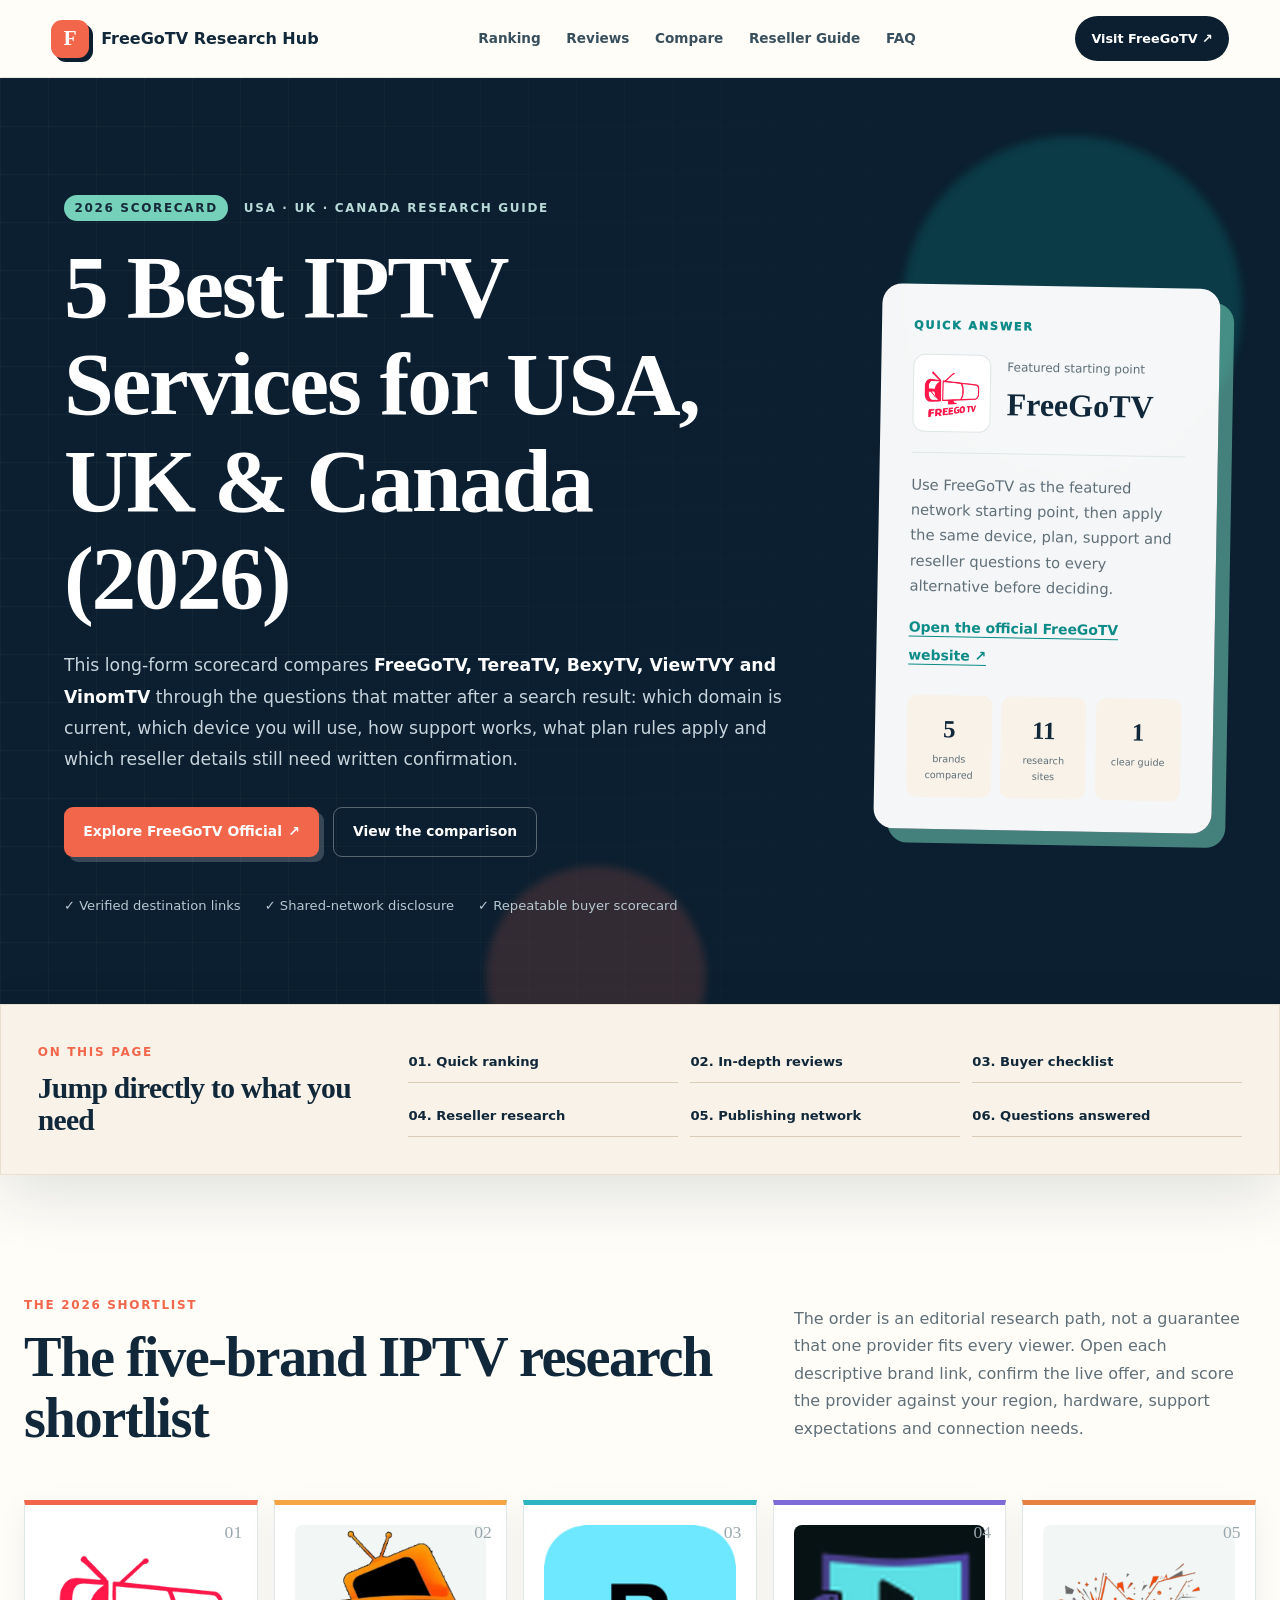
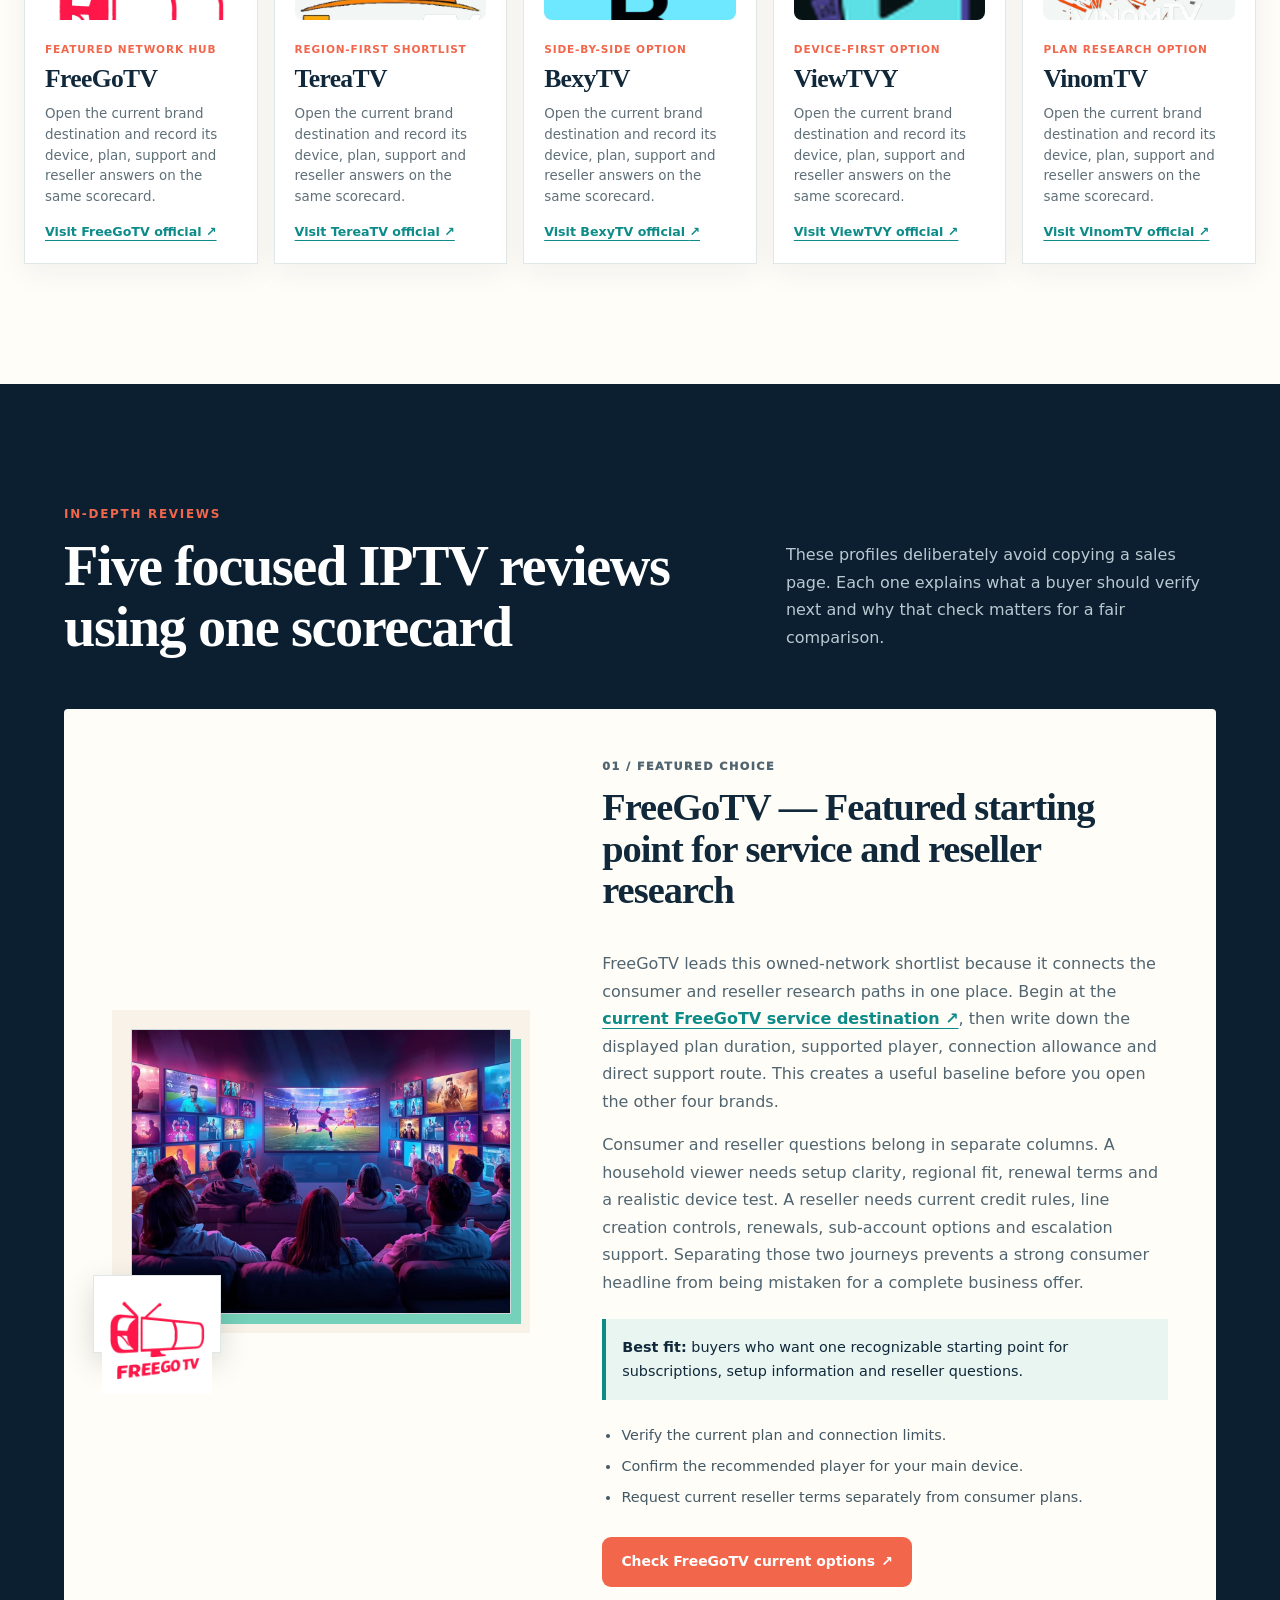
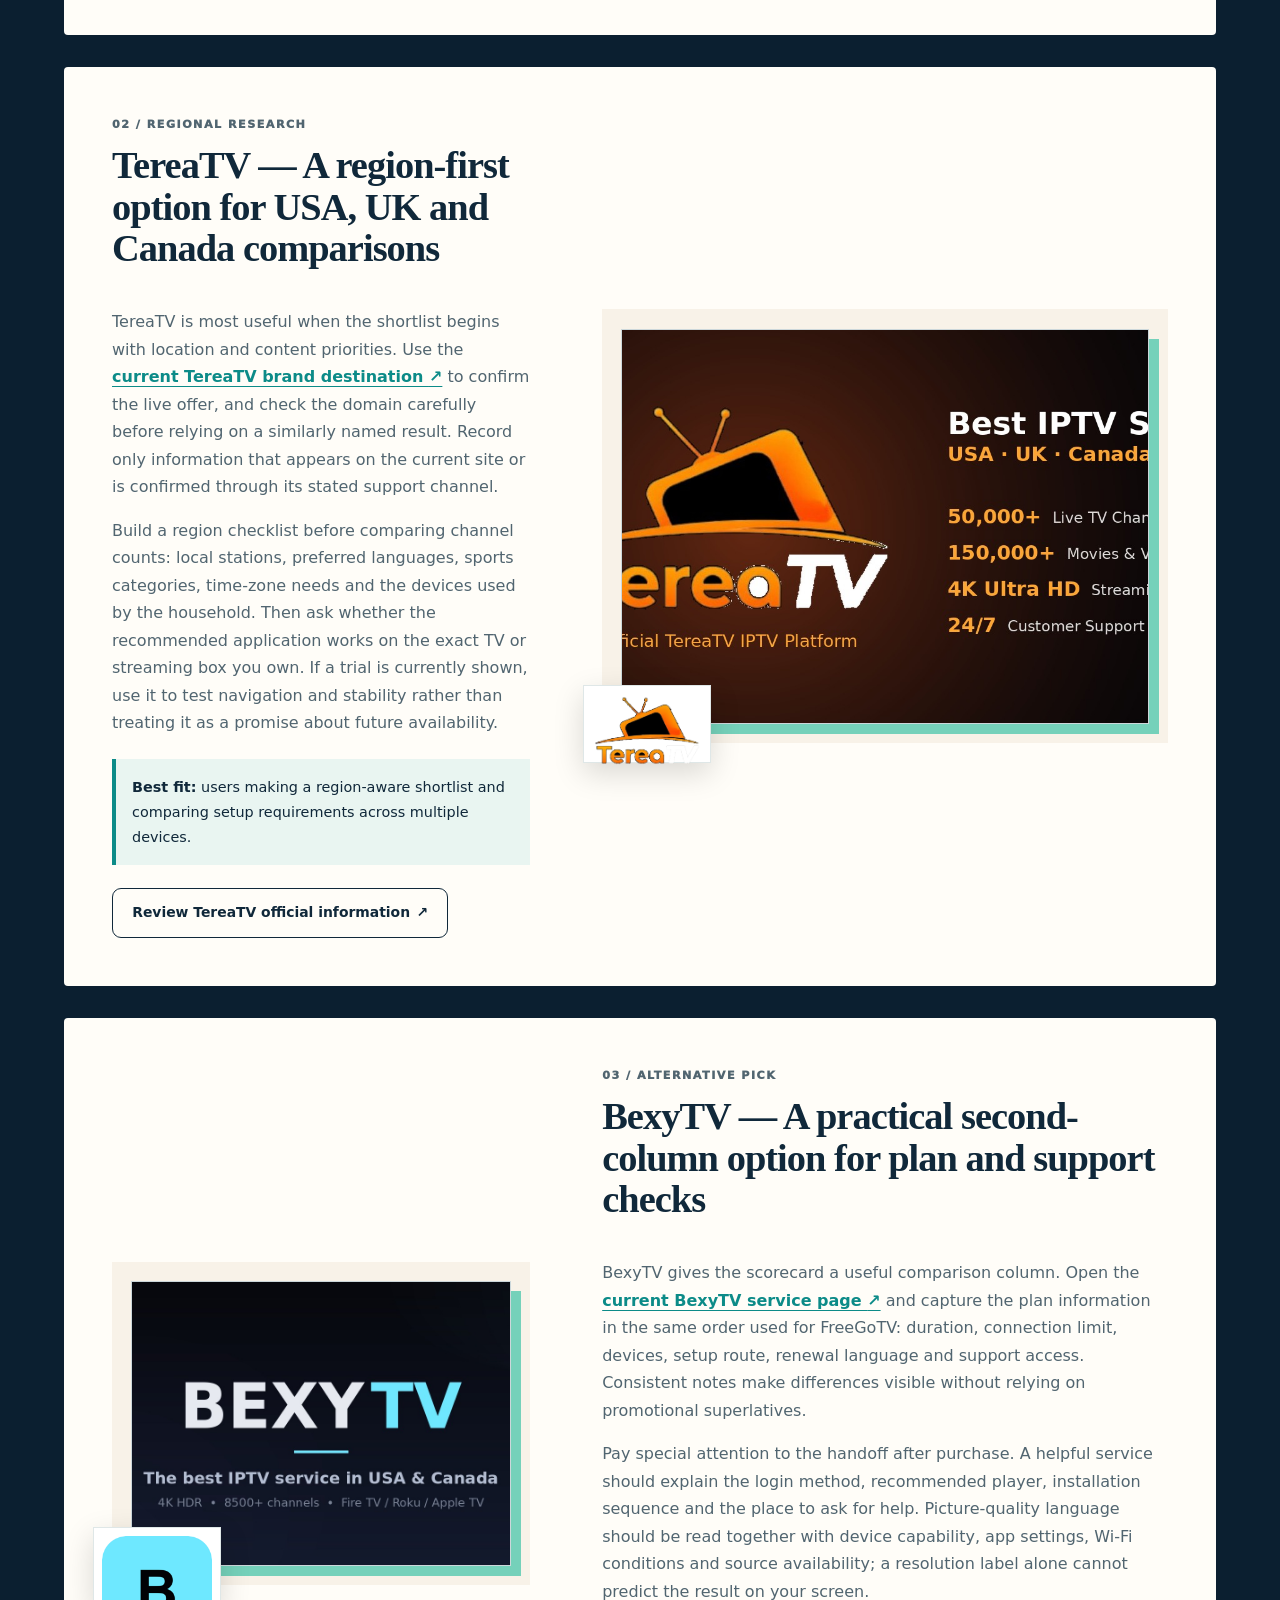
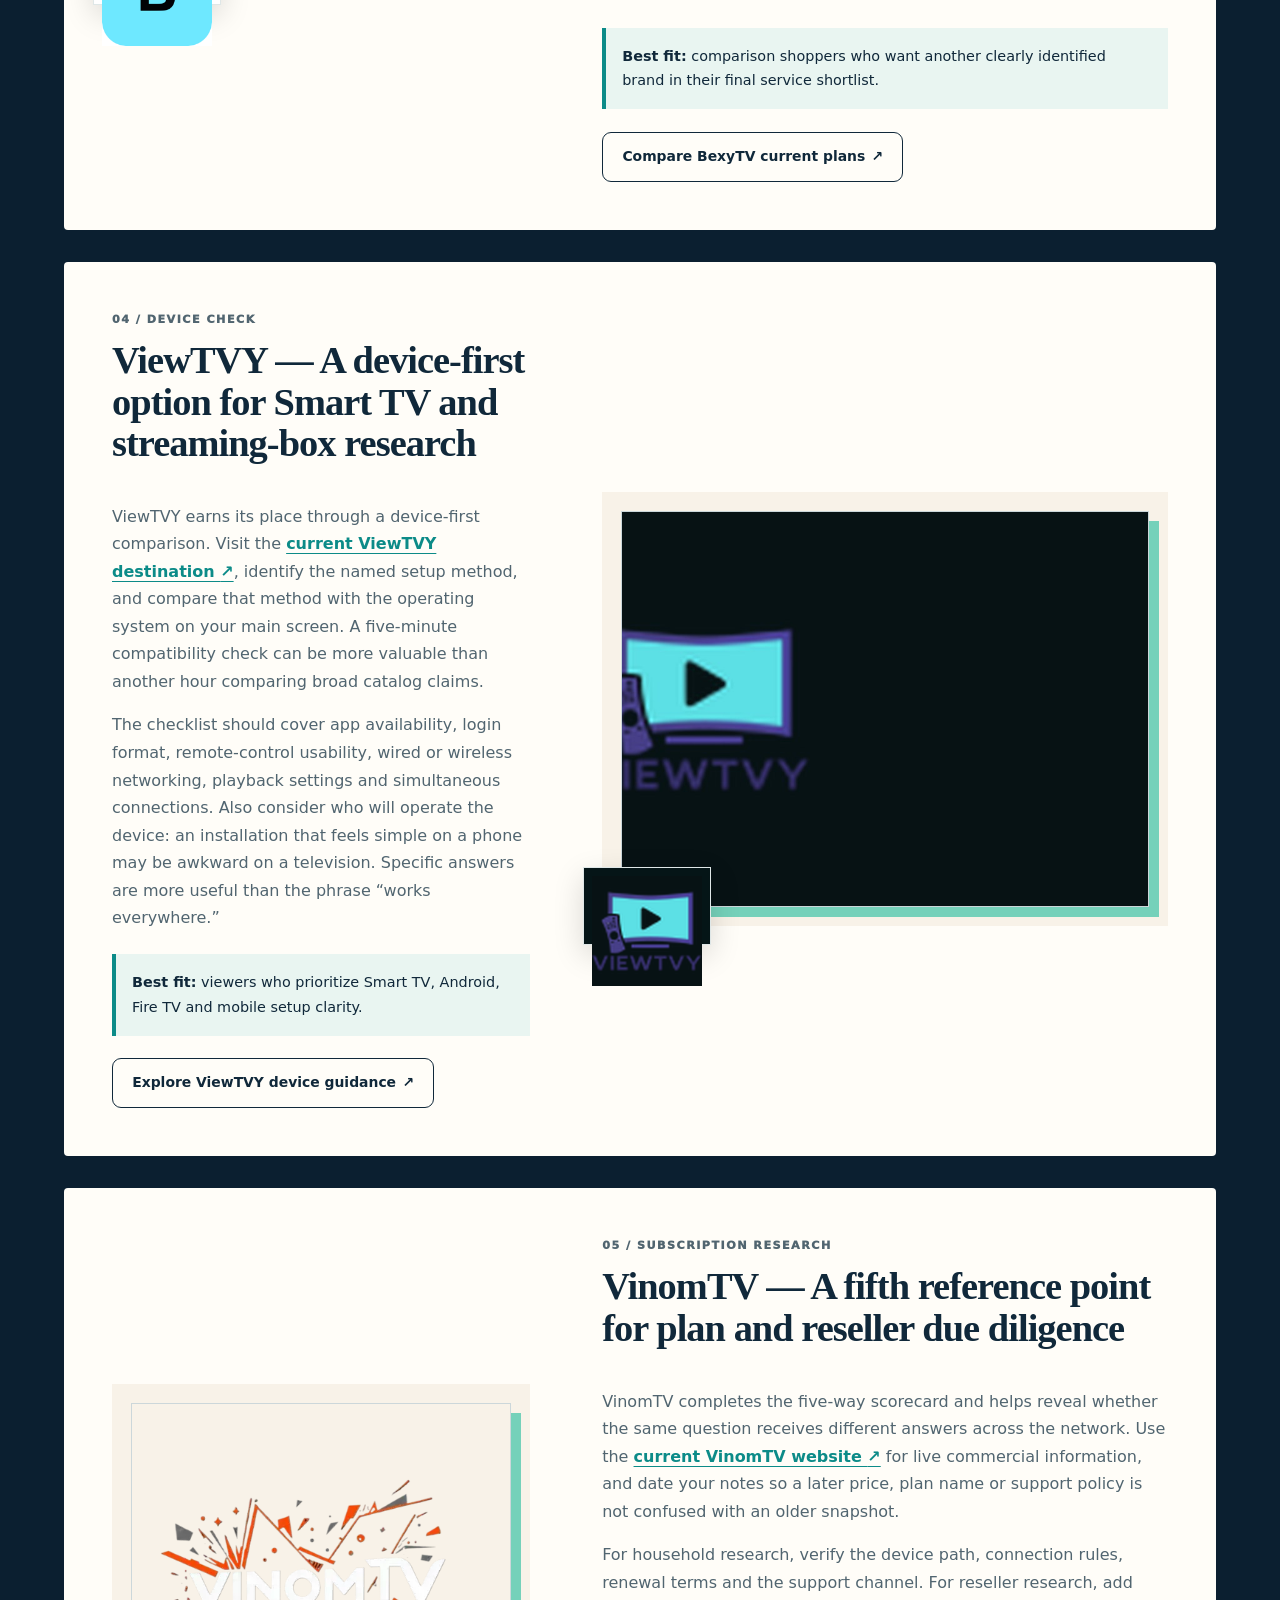
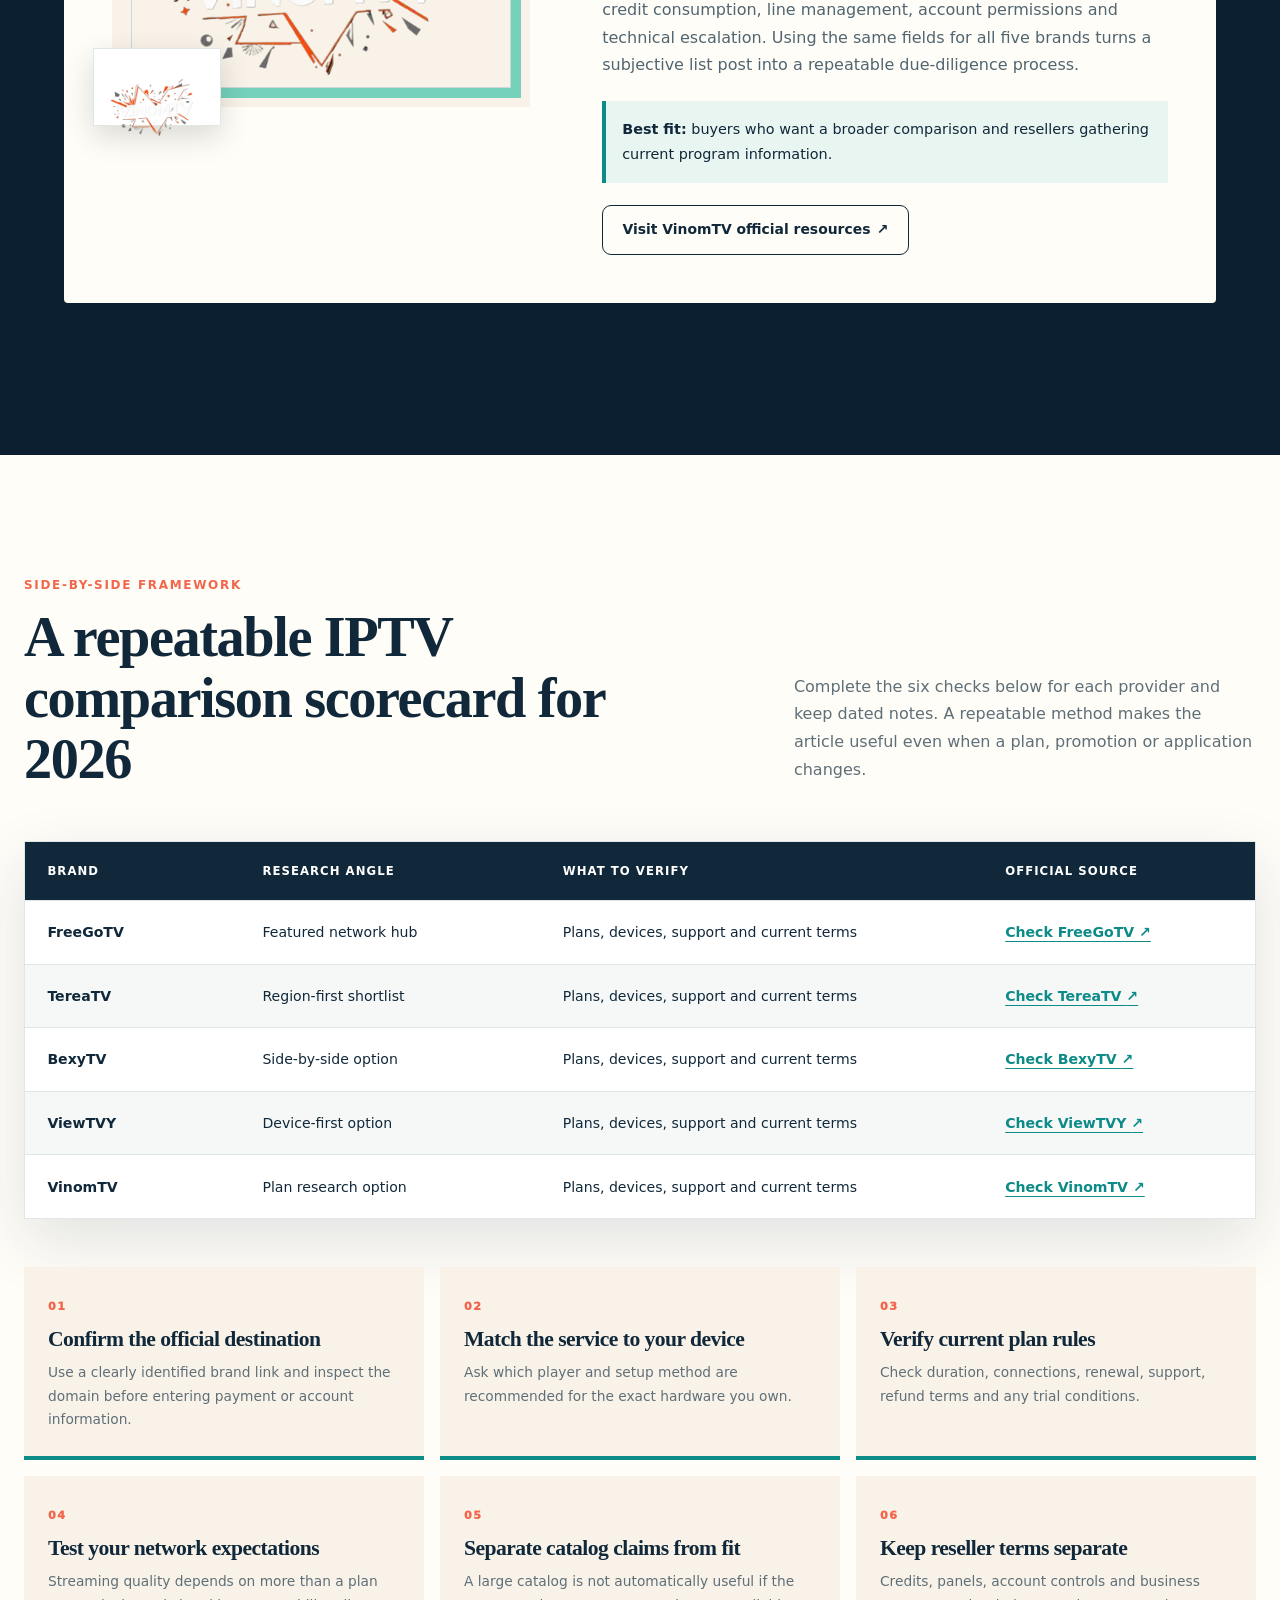
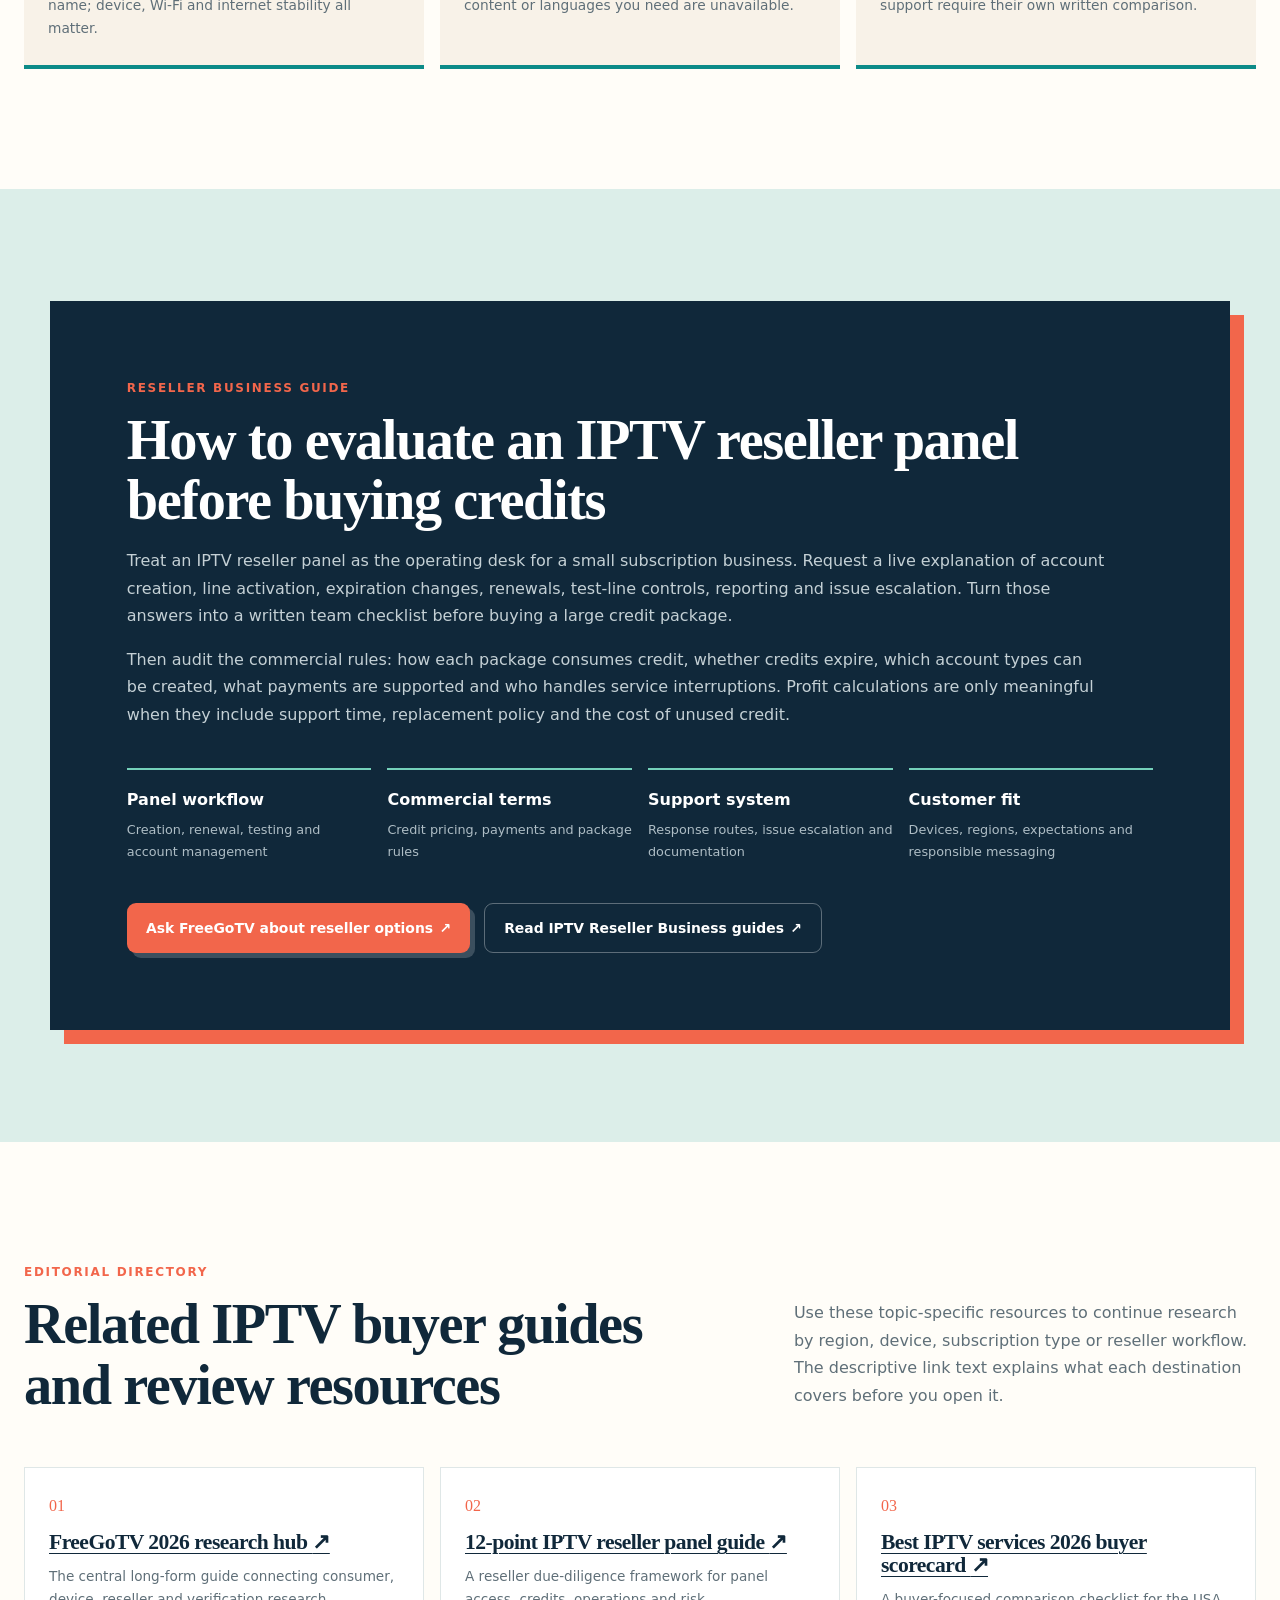
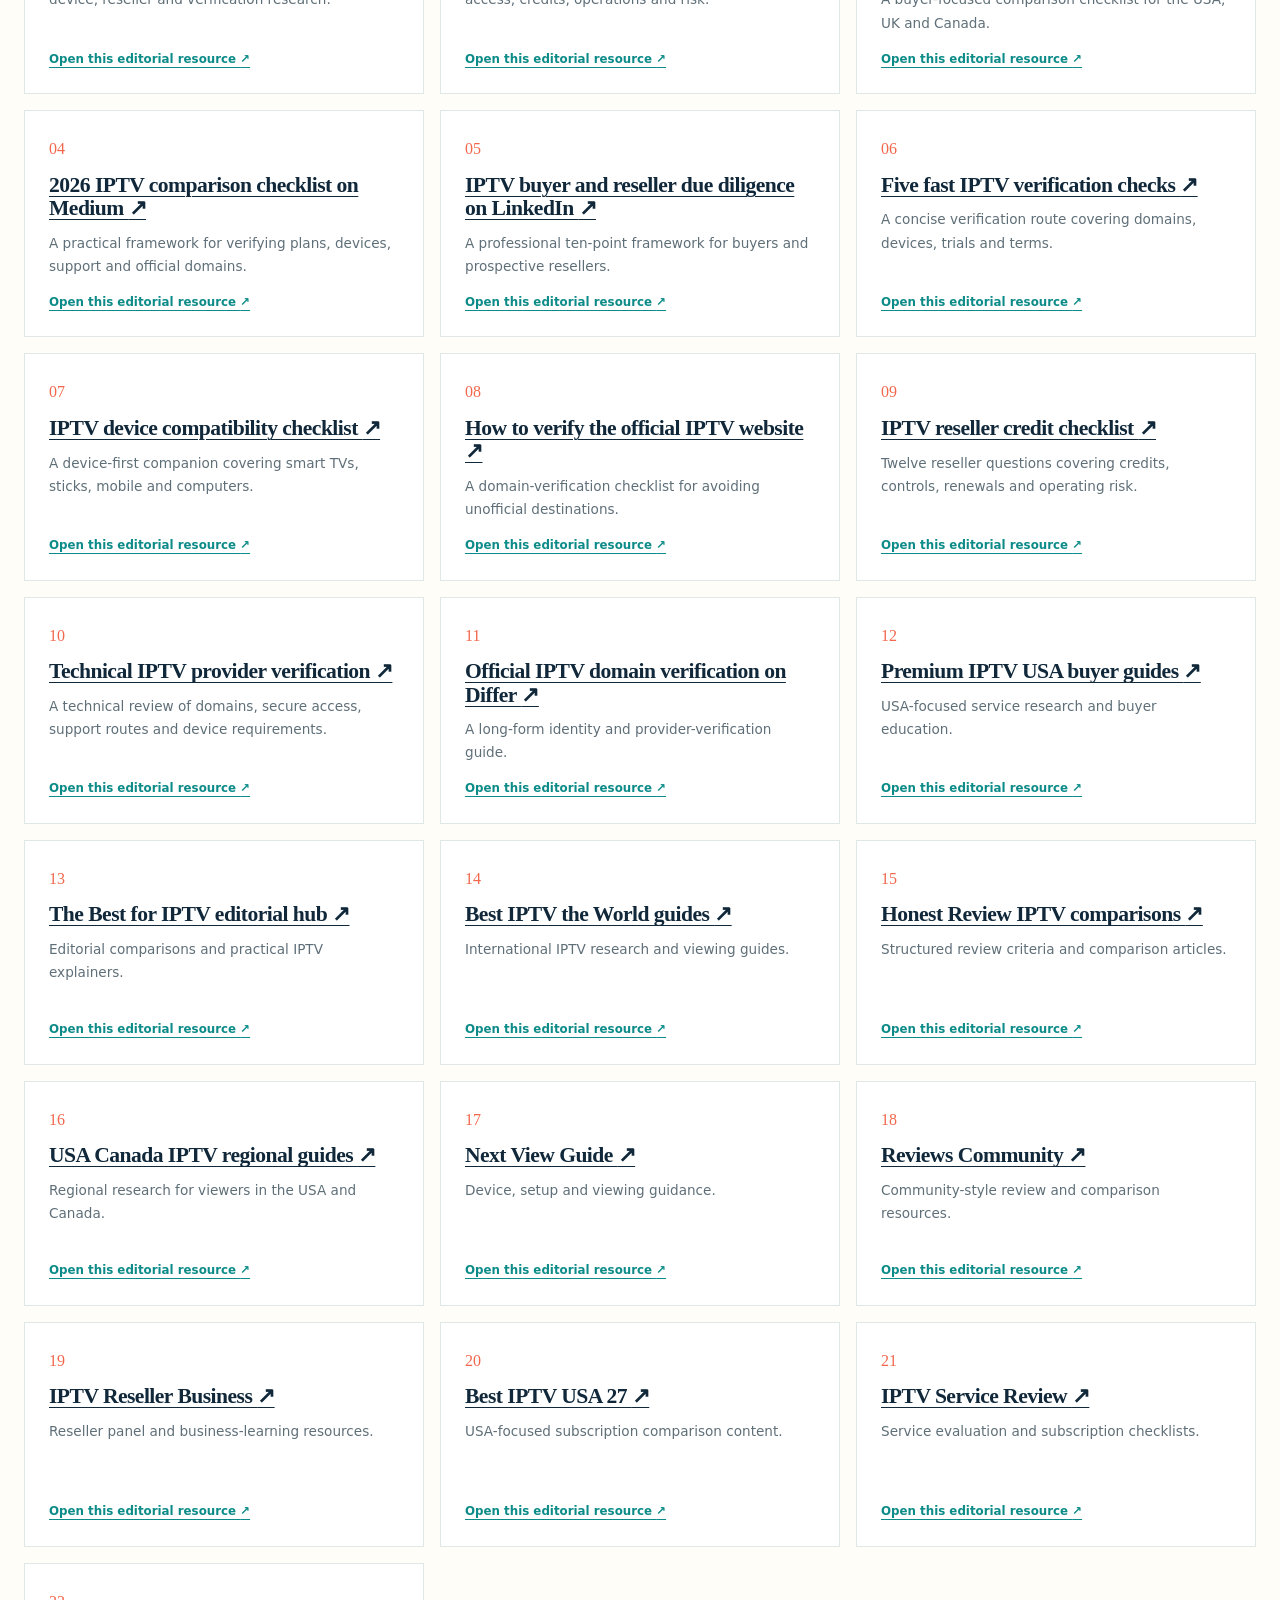
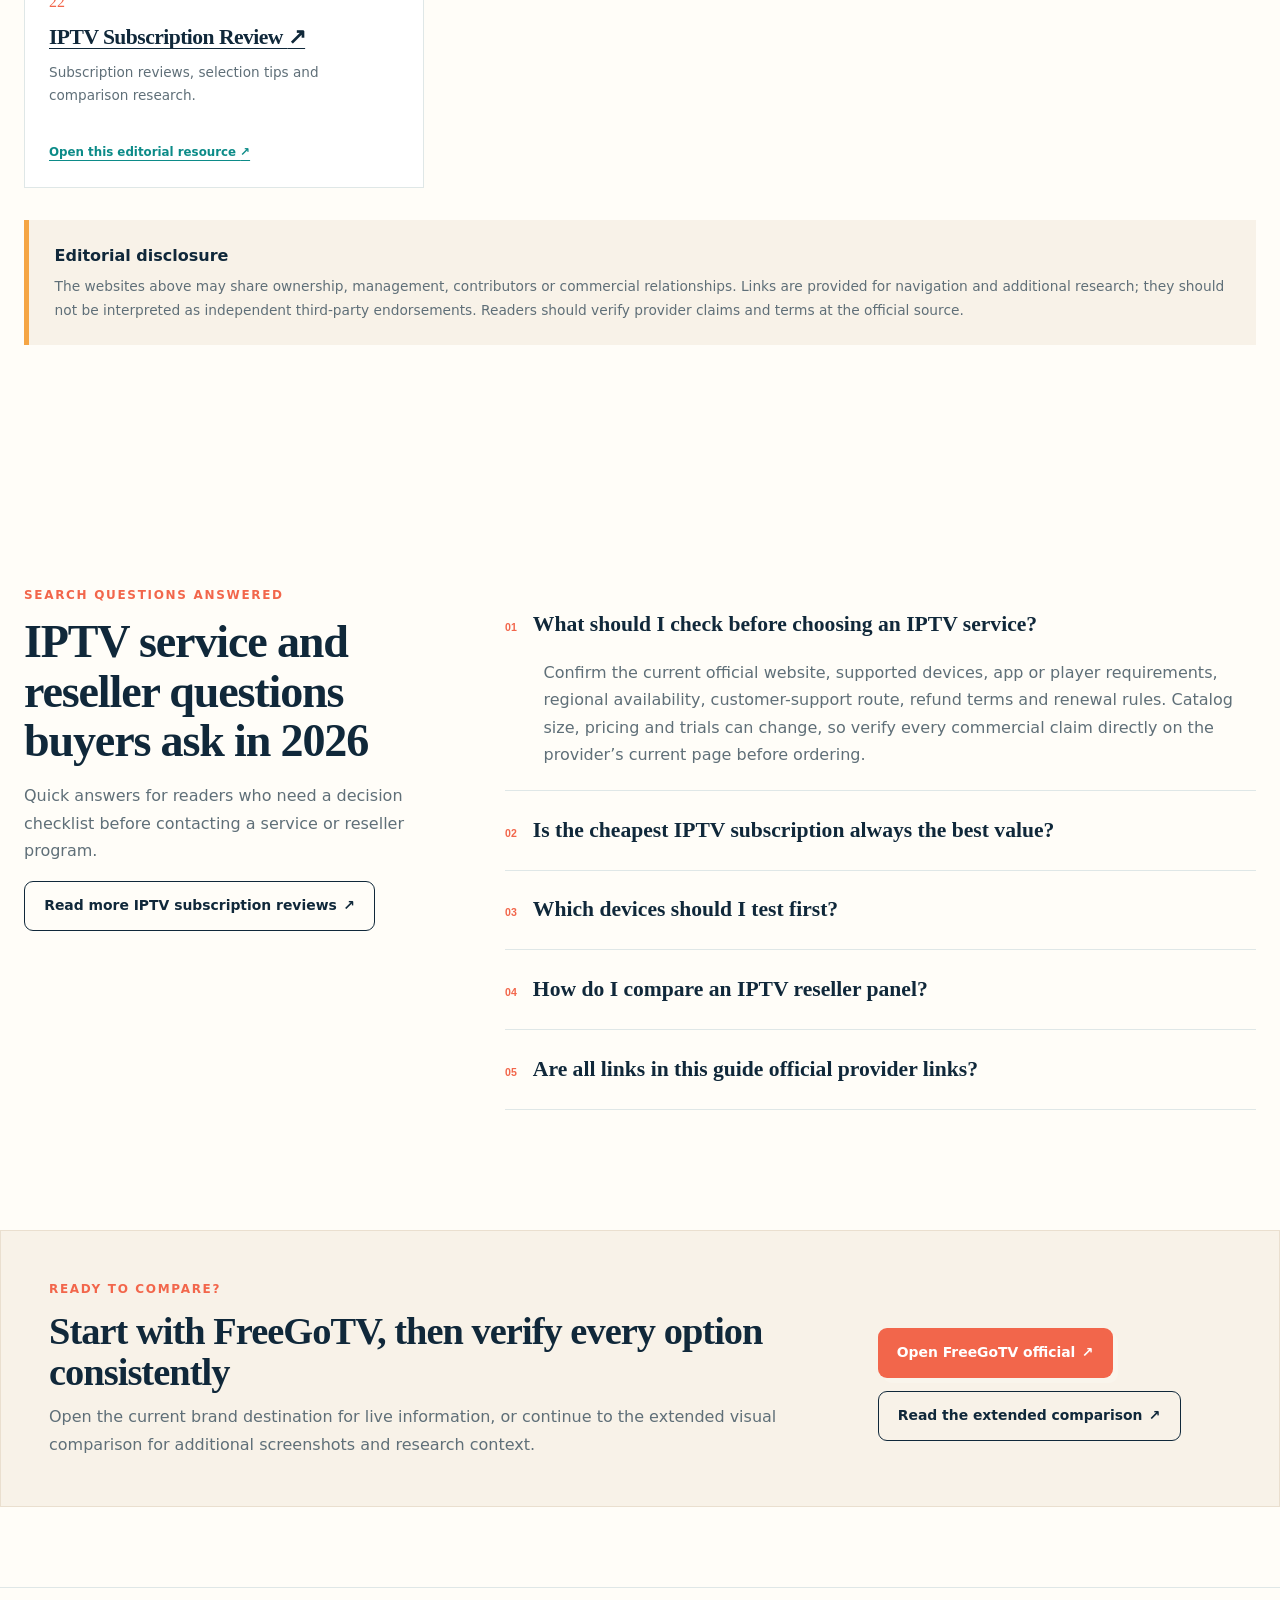
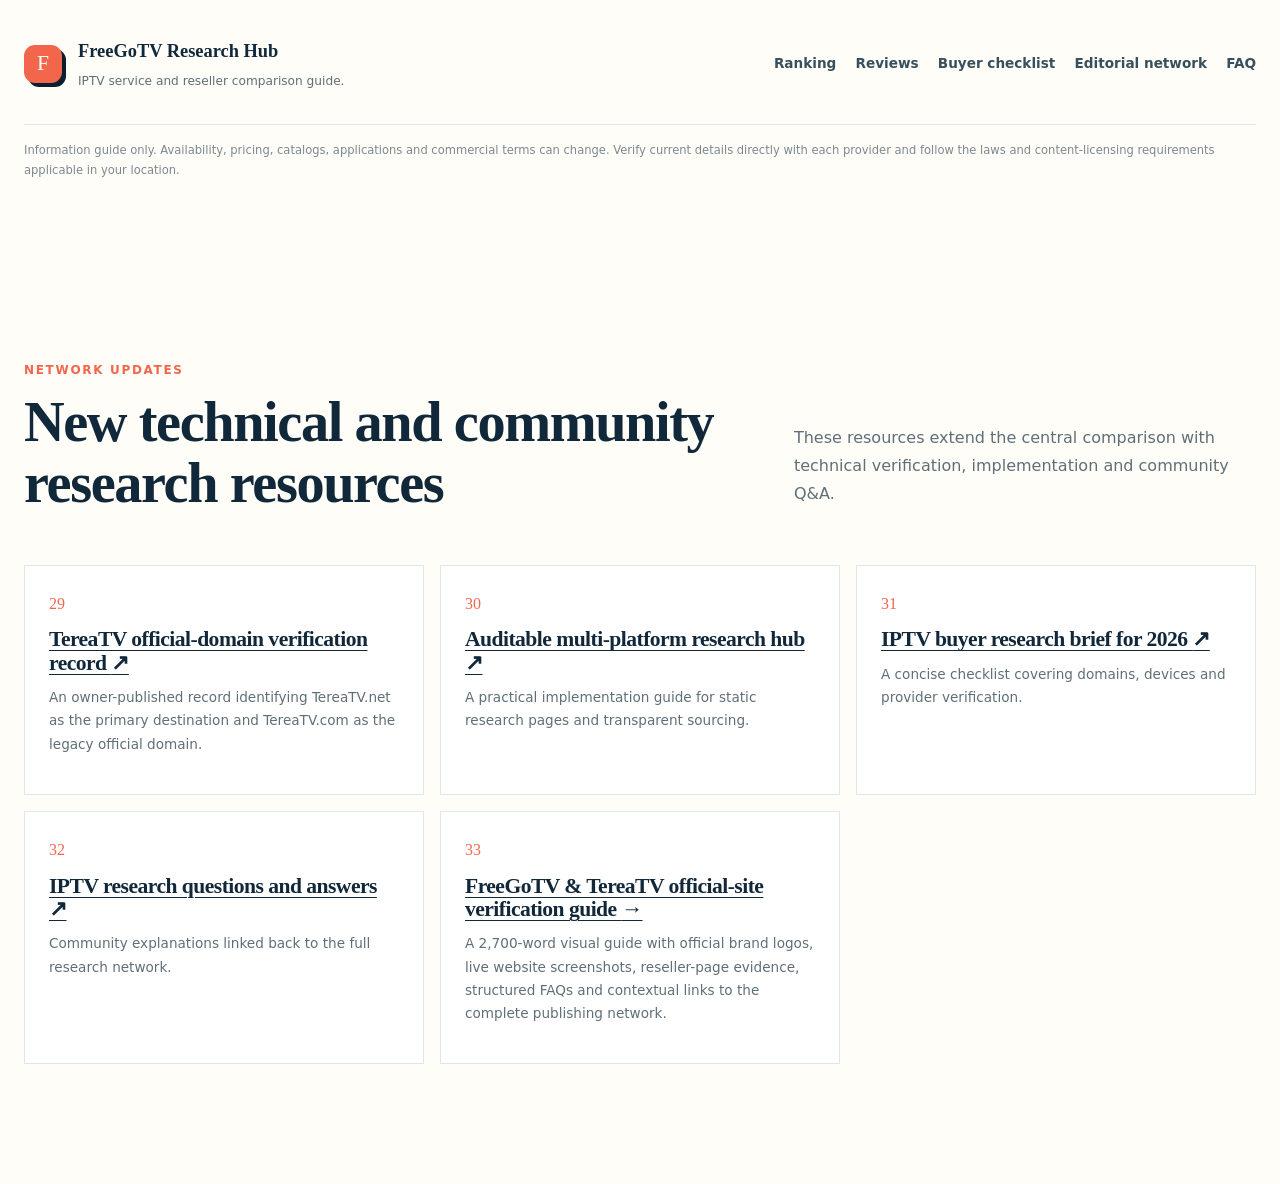
==== commit 22711bf0: "Replace dead Hashnode links with live TereaTV verification Updates the research hub and verification" ====
--- a/index.html
+++ b/index.html
@@ -7,6 +7,7 @@
   <meta name="description" content="Use a device-first 2026 research scorecard to compare FreeGoTV, TereaTV, BexyTV, ViewTVY and VinomTV, with buyer checks, reseller questions, FAQs and editorial resources.">
   <meta name="robots" content="index,follow,max-image-preview:large,max-snippet:-1,max-video-preview:-1">
   <meta name="google-site-verification" content="d-HdZklQRTXesqisdRbXcVF2E_nkuUByMI4FjfCR_Ns">
+  <meta name="google-site-verification" content="v6BiLEDMOtcQQeAdeXw4_hse3LoNly5f8vmziHO9m-0">
   <link rel="canonical" href="https://totogemy2020-a11y.github.io/best-iptv-services-2026/">
   <meta name="theme-color" content="#0b1f30">
   <meta property="og:type" content="article">
@@ -25,6 +26,6 @@
 <body>
 <link rel="preload" as="image" href="./freegotv-logo.png"/><link rel="preload" as="image" href="./tereatv-logo.png"/><link rel="preload" as="image" href="./bexytv-logo.png"/><link rel="preload" as="image" href="./viewtvy-logo.png"/><link rel="preload" as="image" href="./vinomtv-logo.webp"/><link rel="preload" as="image" href="./freegotv-official.jpg"/><link rel="preload" as="image" href="./tereatv-official.jpg"/><link rel="preload" as="image" href="./bexytv-official.jpg"/><link rel="preload" as="image" href="./viewtvy-official.jpg"/><link rel="preload" as="image" href="./vinomtv-official.webp"/><main><script type="application/ld+json">{"@context":"https://schema.org","@type":"Article","headline":"5 Best IPTV Services for USA, UK and Canada in 2026","description":"A device-first research scorecard for FreeGoTV, TereaTV, BexyTV, ViewTVY and VinomTV.","dateModified":"2026-08-15","author":{"@type":"Organization","name":"IPTV Research Desk"},"about":[{"@type":"Organization","name":"FreeGoTV","url":"https://freegotv.com/"},{"@type":"Organization","name":"TereaTV","url":"https://tereatv.net/"},{"@type":"Organization","name":"BexyTV","url":"https://bexytv.com/"},{"@type":"Organization","name":"ViewTVY","url":"https://viewtvy.net/"},{"@type":"Organization","name":"VinomTV","url":"https://vinomtv.com/"}]}</script><script type="application/ld+json">{"@context":"https://schema.org","@type":"FAQPage","mainEntity":[{"@type":"Question","name":"What should I check before choosing an IPTV service?","acceptedAnswer":{"@type":"Answer","text":"Confirm the current official website, supported devices, app or player requirements, regional availability, customer-support route, refund terms and renewal rules. Catalog size, pricing and trials can change, so verify every commercial claim directly on the provider’s current page before ordering."}},{"@type":"Question","name":"Is the cheapest IPTV subscription always the best value?","acceptedAnswer":{"@type":"Answer","text":"No. A useful comparison considers playback stability, device compatibility, responsive support, account limits, payment clarity and the suitability of the available content for your location. A lower price is only valuable when the service fits the way you actually watch."}},{"@type":"Question","name":"Which devices should I test first?","acceptedAnswer":{"@type":"Answer","text":"Start with the device you use most: Smart TV, Android TV, Fire TV, mobile, tablet or computer. Ask which player is recommended, whether an external app is needed, how many devices can be active and whether the connection performs well on your home network."}},{"@type":"Question","name":"How do I compare an IPTV reseller panel?","acceptedAnswer":{"@type":"Answer","text":"Evaluate credit rules, account creation, line management, renewal workflow, reporting, support response and the written commercial terms. Reseller programs differ from consumer subscriptions, so request current documentation and avoid assuming that every brand uses the same panel or policy."}},{"@type":"Question","name":"Are all links in this guide official provider links?","acceptedAnswer":{"@type":"Answer","text":"The five featured brand buttons lead to the destinations identified in this guide as official. The publishing-network section links to separately branded editorial properties. Ownership and editorial relationships are disclosed because readers should understand the source of every recommendation."}}]}</script><header class="site-header"><a class="brand-mark" href="#top" aria-label="Go to the top of the comparison guide"><span class="mark-icon">F</span><span>FreeGoTV Research Hub</span></a><nav aria-label="Primary navigation"><a href="#ranking">Ranking</a><a href="#reviews">Reviews</a><a href="#comparison">Compare</a><a href="#reseller">Reseller Guide</a><a href="#faq">FAQ</a></nav><a class="header-cta" href="https://freegotv.com/" target="_blank" rel="noopener noreferrer">Visit FreeGoTV <span aria-hidden="true">↗</span></a></header><section class="hero" id="top"><div class="hero-orb hero-orb-one"></div><div class="hero-orb hero-orb-two"></div><div class="hero-copy"><p class="eyebrow"><span>2026 SCORECARD</span> USA · UK · Canada research guide</p><h1>5 Best IPTV Services for USA, UK &amp; Canada (2026)</h1><p class="hero-lead">This long-form scorecard compares <strong>FreeGoTV, TereaTV, BexyTV, ViewTVY and VinomTV</strong> through the questions that matter after a search result: which domain is current, which device you will use, how support works, what plan rules apply and which reseller details still need written confirmation.</p><div class="hero-actions"><a class="primary-button" href="https://freegotv.com/" target="_blank" rel="noopener noreferrer">Explore FreeGoTV Official <span aria-hidden="true">↗</span></a><a class="secondary-button" href="#comparison">View the comparison</a></div><div class="trust-row" aria-label="Guide principles"><span>✓ Verified destination links</span><span>✓ Shared-network disclosure</span><span>✓ Repeatable buyer scorecard</span></div></div><aside class="hero-panel" aria-label="Quick comparison summary"><p class="panel-kicker">QUICK ANSWER</p><div class="winner-row"><img src="./freegotv-logo.png" alt="Official FreeGoTV brand logo"/><div><span>Featured starting point</span><strong>FreeGoTV</strong></div></div><p>Use FreeGoTV as the featured network starting point, then apply the same device, plan, support and reseller questions to every alternative before deciding.</p><a class="panel-link" href="https://freegotv.com/" target="_blank" rel="noopener noreferrer">Open the official FreeGoTV website <span aria-hidden="true">↗</span></a><div class="mini-stats"><div><strong>5</strong><span>brands compared</span></div><div><strong>11</strong><span>research sites</span></div><div><strong>1</strong><span>clear guide</span></div></div></aside></section><section class="toc-wrap" aria-labelledby="contents-title"><div><p class="section-label">ON THIS PAGE</p><h2 id="contents-title">Jump directly to what you need</h2></div><div class="toc-links"><a href="#ranking">01. Quick ranking</a><a href="#reviews">02. In-depth reviews</a><a href="#comparison">03. Buyer checklist</a><a href="#reseller">04. Reseller research</a><a href="#network">05. Publishing network</a><a href="#faq">06. Questions answered</a></div></section><section class="section" id="ranking"><div class="section-heading"><div><p class="section-label">THE 2026 SHORTLIST</p><h2>The five-brand IPTV research shortlist</h2></div><p>The order is an editorial research path, not a guarantee that one provider fits every viewer. Open each descriptive brand link, confirm the live offer, and score the provider against your region, hardware, support expectations and connection needs.</p></div><div class="brand-grid"><article class="brand-card coral"><span class="rank">01</span><div class="logo-frame"><img src="./freegotv-logo.png" alt="FreeGoTV official brand logo"/></div><p class="card-label">Featured network hub</p><h3>FreeGoTV</h3><p>Open the current brand destination and record its device, plan, support and reseller answers on the same scorecard.</p><a class="text-link" href="https://freegotv.com/" target="_blank" rel="noopener noreferrer">Visit FreeGoTV official <span aria-hidden="true">↗</span></a></article><article class="brand-card amber"><span class="rank">02</span><div class="logo-frame"><img src="./tereatv-logo.png" alt="TereaTV official brand logo"/></div><p class="card-label">Region-first shortlist</p><h3>TereaTV</h3><p>Open the current brand destination and record its device, plan, support and reseller answers on the same scorecard.</p><a class="text-link" href="https://tereatv.net/" target="_blank" rel="noopener noreferrer">Visit TereaTV official <span aria-hidden="true">↗</span></a></article><article class="brand-card cyan"><span class="rank">03</span><div class="logo-frame"><img src="./bexytv-logo.png" alt="BexyTV official brand logo"/></div><p class="card-label">Side-by-side option</p><h3>BexyTV</h3><p>Open the current brand destination and record its device, plan, support and reseller answers on the same scorecard.</p><a class="text-link" href="https://bexytv.com/" target="_blank" rel="noopener noreferrer">Visit BexyTV official <span aria-hidden="true">↗</span></a></article><article class="brand-card violet"><span class="rank">04</span><div class="logo-frame"><img src="./viewtvy-logo.png" alt="ViewTVY official brand logo"/></div><p class="card-label">Device-first option</p><h3>ViewTVY</h3><p>Open the current brand destination and record its device, plan, support and reseller answers on the same scorecard.</p><a class="text-link" href="https://viewtvy.net/" target="_blank" rel="noopener noreferrer">Visit ViewTVY official <span aria-hidden="true">↗</span></a></article><article class="brand-card orange"><span class="rank">05</span><div class="logo-frame"><img src="./vinomtv-logo.webp" alt="VinomTV official brand logo"/></div><p class="card-label">Plan research option</p><h3>VinomTV</h3><p>Open the current brand destination and record its device, plan, support and reseller answers on the same scorecard.</p><a class="text-link" href="https://vinomtv.com/" target="_blank" rel="noopener noreferrer">Visit VinomTV official <span aria-hidden="true">↗</span></a></article></div></section><section class="section reviews-section" id="reviews"><div class="section-heading light"><div><p class="section-label">IN-DEPTH REVIEWS</p><h2>Five focused IPTV reviews using one scorecard</h2></div><p>These profiles deliberately avoid copying a sales page. Each one explains what a buyer should verify next and why that check matters for a fair comparison.</p></div><article class="deep-review" id="freegotv-review"><div class="review-visual"><img class="site-shot" src="./freegotv-official.jpg" alt="Screenshot of the FreeGoTV official website home page"/><div class="logo-badge"><img src="./freegotv-logo.png" alt="FreeGoTV official logo"/></div></div><div class="review-copy"><p class="review-number">01 / FEATURED CHOICE</p><h3>FreeGoTV — Featured starting point for service and reseller research</h3><p>FreeGoTV leads this owned-network shortlist because it connects the consumer and reseller research paths in one place. Begin at the <a class="text-link" href="https://freegotv.com/" target="_blank" rel="noopener noreferrer">current FreeGoTV service destination <span aria-hidden="true">↗</span></a>, then write down the displayed plan duration, supported player, connection allowance and direct support route. This creates a useful baseline before you open the other four brands.</p><p>Consumer and reseller questions belong in separate columns. A household viewer needs setup clarity, regional fit, renewal terms and a realistic device test. A reseller needs current credit rules, line creation controls, renewals, sub-account options and escalation support. Separating those two journeys prevents a strong consumer headline from being mistaken for a complete business offer.</p><div class="verdict"><strong>Best fit:</strong> buyers who want one recognizable starting point for subscriptions, setup information and reseller questions.</div><ul class="check-list"><li>Verify the current plan and connection limits.</li><li>Confirm the recommended player for your main device.</li><li>Request current reseller terms separately from consumer plans.</li></ul><a class="primary-button" href="https://freegotv.com/" target="_blank" rel="noopener noreferrer">Check FreeGoTV current options <span aria-hidden="true">↗</span></a></div></article><article class="deep-review reverse" id="tereatv-review"><div class="review-visual"><img class="site-shot" src="./tereatv-official.jpg" alt="Screenshot of the TereaTV official website home page"/><div class="logo-badge"><img src="./tereatv-logo.png" alt="TereaTV official logo"/></div></div><div class="review-copy"><p class="review-number">02 / REGIONAL RESEARCH</p><h3>TereaTV — A region-first option for USA, UK and Canada comparisons</h3><p>TereaTV is most useful when the shortlist begins with location and content priorities. Use the <a class="text-link" href="https://tereatv.net/" target="_blank" rel="noopener noreferrer">current TereaTV brand destination <span aria-hidden="true">↗</span></a> to confirm the live offer, and check the domain carefully before relying on a similarly named result. Record only information that appears on the current site or is confirmed through its stated support channel.</p><p>Build a region checklist before comparing channel counts: local stations, preferred languages, sports categories, time-zone needs and the devices used by the household. Then ask whether the recommended application works on the exact TV or streaming box you own. If a trial is currently shown, use it to test navigation and stability rather than treating it as a promise about future availability.</p><div class="verdict"><strong>Best fit:</strong> users making a region-aware shortlist and comparing setup requirements across multiple devices.</div><a class="outline-button" href="https://tereatv.net/" target="_blank" rel="noopener noreferrer">Review TereaTV official information <span aria-hidden="true">↗</span></a></div></article><article class="deep-review" id="bexytv-review"><div class="review-visual"><img class="site-shot" src="./bexytv-official.jpg" alt="Screenshot of the BexyTV official website home page"/><div class="logo-badge"><img src="./bexytv-logo.png" alt="BexyTV official logo"/></div></div><div class="review-copy"><p class="review-number">03 / ALTERNATIVE PICK</p><h3>BexyTV — A practical second-column option for plan and support checks</h3><p>BexyTV gives the scorecard a useful comparison column. Open the <a class="text-link" href="https://bexytv.com/" target="_blank" rel="noopener noreferrer">current BexyTV service page <span aria-hidden="true">↗</span></a> and capture the plan information in the same order used for FreeGoTV: duration, connection limit, devices, setup route, renewal language and support access. Consistent notes make differences visible without relying on promotional superlatives.</p><p>Pay special attention to the handoff after purchase. A helpful service should explain the login method, recommended player, installation sequence and the place to ask for help. Picture-quality language should be read together with device capability, app settings, Wi-Fi conditions and source availability; a resolution label alone cannot predict the result on your screen.</p><div class="verdict"><strong>Best fit:</strong> comparison shoppers who want another clearly identified brand in their final service shortlist.</div><a class="outline-button" href="https://bexytv.com/" target="_blank" rel="noopener noreferrer">Compare BexyTV current plans <span aria-hidden="true">↗</span></a></div></article><article class="deep-review reverse" id="viewtvy-review"><div class="review-visual"><img class="site-shot" src="./viewtvy-official.jpg" alt="Screenshot of the ViewTVY official website home page"/><div class="logo-badge dark"><img src="./viewtvy-logo.png" alt="ViewTVY official logo"/></div></div><div class="review-copy"><p class="review-number">04 / DEVICE CHECK</p><h3>ViewTVY — A device-first option for Smart TV and streaming-box research</h3><p>ViewTVY earns its place through a device-first comparison. Visit the <a class="text-link" href="https://viewtvy.net/" target="_blank" rel="noopener noreferrer">current ViewTVY destination <span aria-hidden="true">↗</span></a>, identify the named setup method, and compare that method with the operating system on your main screen. A five-minute compatibility check can be more valuable than another hour comparing broad catalog claims.</p><p>The checklist should cover app availability, login format, remote-control usability, wired or wireless networking, playback settings and simultaneous connections. Also consider who will operate the device: an installation that feels simple on a phone may be awkward on a television. Specific answers are more useful than the phrase “works everywhere.”</p><div class="verdict"><strong>Best fit:</strong> viewers who prioritize Smart TV, Android, Fire TV and mobile setup clarity.</div><a class="outline-button" href="https://viewtvy.net/" target="_blank" rel="noopener noreferrer">Explore ViewTVY device guidance <span aria-hidden="true">↗</span></a></div></article><article class="deep-review" id="vinomtv-review"><div class="review-visual"><img class="site-shot" src="./vinomtv-official.webp" alt="Screenshot of the VinomTV official website home page"/><div class="logo-badge white"><img src="./vinomtv-logo.webp" alt="VinomTV official logo"/></div></div><div class="review-copy"><p class="review-number">05 / SUBSCRIPTION RESEARCH</p><h3>VinomTV — A fifth reference point for plan and reseller due diligence</h3><p>VinomTV completes the five-way scorecard and helps reveal whether the same question receives different answers across the network. Use the <a class="text-link" href="https://vinomtv.com/" target="_blank" rel="noopener noreferrer">current VinomTV website <span aria-hidden="true">↗</span></a> for live commercial information, and date your notes so a later price, plan name or support policy is not confused with an older snapshot.</p><p>For household research, verify the device path, connection rules, renewal terms and the support channel. For reseller research, add credit consumption, line management, account permissions and technical escalation. Using the same fields for all five brands turns a subjective list post into a repeatable due-diligence process.</p><div class="verdict"><strong>Best fit:</strong> buyers who want a broader comparison and resellers gathering current program information.</div><a class="outline-button" href="https://vinomtv.com/" target="_blank" rel="noopener noreferrer">Visit VinomTV official resources <span aria-hidden="true">↗</span></a></div></article></section><section class="section" id="comparison"><div class="section-heading"><div><p class="section-label">SIDE-BY-SIDE FRAMEWORK</p><h2>A repeatable IPTV comparison scorecard for 2026</h2></div><p>Complete the six checks below for each provider and keep dated notes. A repeatable method makes the article useful even when a plan, promotion or application changes.</p></div><div class="comparison-table" role="table" aria-label="IPTV brand research comparison"><div class="table-row table-head" role="row"><span role="columnheader">Brand</span><span role="columnheader">Research angle</span><span role="columnheader">What to verify</span><span role="columnheader">Official source</span></div><div class="table-row" role="row"><strong role="cell">FreeGoTV</strong><span role="cell">Featured network hub</span><span role="cell">Plans, devices, support and current terms</span><span role="cell"><a class="text-link" href="https://freegotv.com/" target="_blank" rel="noopener noreferrer">Check FreeGoTV <span aria-hidden="true">↗</span></a></span></div><div class="table-row" role="row"><strong role="cell">TereaTV</strong><span role="cell">Region-first shortlist</span><span role="cell">Plans, devices, support and current terms</span><span role="cell"><a class="text-link" href="https://tereatv.net/" target="_blank" rel="noopener noreferrer">Check TereaTV <span aria-hidden="true">↗</span></a></span></div><div class="table-row" role="row"><strong role="cell">BexyTV</strong><span role="cell">Side-by-side option</span><span role="cell">Plans, devices, support and current terms</span><span role="cell"><a class="text-link" href="https://bexytv.com/" target="_blank" rel="noopener noreferrer">Check BexyTV <span aria-hidden="true">↗</span></a></span></div><div class="table-row" role="row"><strong role="cell">ViewTVY</strong><span role="cell">Device-first option</span><span role="cell">Plans, devices, support and current terms</span><span role="cell"><a class="text-link" href="https://viewtvy.net/" target="_blank" rel="noopener noreferrer">Check ViewTVY <span aria-hidden="true">↗</span></a></span></div><div class="table-row" role="row"><strong role="cell">VinomTV</strong><span role="cell">Plan research option</span><span role="cell">Plans, devices, support and current terms</span><span role="cell"><a class="text-link" href="https://vinomtv.com/" target="_blank" rel="noopener noreferrer">Check VinomTV <span aria-hidden="true">↗</span></a></span></div></div><div class="check-grid"><article><span>01</span><h3>Confirm the official destination</h3><p>Use a clearly identified brand link and inspect the domain before entering payment or account information.</p></article><article><span>02</span><h3>Match the service to your device</h3><p>Ask which player and setup method are recommended for the exact hardware you own.</p></article><article><span>03</span><h3>Verify current plan rules</h3><p>Check duration, connections, renewal, support, refund terms and any trial conditions.</p></article><article><span>04</span><h3>Test your network expectations</h3><p>Streaming quality depends on more than a plan name; device, Wi-Fi and internet stability all matter.</p></article><article><span>05</span><h3>Separate catalog claims from fit</h3><p>A large catalog is not automatically useful if the content or languages you need are unavailable.</p></article><article><span>06</span><h3>Keep reseller terms separate</h3><p>Credits, panels, account controls and business support require their own written comparison.</p></article></div></section><section class="reseller-section" id="reseller"><div class="reseller-card"><p class="section-label">RESELLER BUSINESS GUIDE</p><h2>How to evaluate an IPTV reseller panel before buying credits</h2><p>Treat an IPTV reseller panel as the operating desk for a small subscription business. Request a live explanation of account creation, line activation, expiration changes, renewals, test-line controls, reporting and issue escalation. Turn those answers into a written team checklist before buying a large credit package.</p><p>Then audit the commercial rules: how each package consumes credit, whether credits expire, which account types can be created, what payments are supported and who handles service interruptions. Profit calculations are only meaningful when they include support time, replacement policy and the cost of unused credit.</p><div class="reseller-points"><div><strong>Panel workflow</strong><span>Creation, renewal, testing and account management</span></div><div><strong>Commercial terms</strong><span>Credit pricing, payments and package rules</span></div><div><strong>Support system</strong><span>Response routes, issue escalation and documentation</span></div><div><strong>Customer fit</strong><span>Devices, regions, expectations and responsible messaging</span></div></div><div class="hero-actions"><a class="primary-button" href="https://freegotv.com/" target="_blank" rel="noopener noreferrer">Ask FreeGoTV about reseller options <span aria-hidden="true">↗</span></a><a class="secondary-button light-button" href="https://iptvresellerbusiness.com/" target="_blank" rel="noopener noreferrer">Read IPTV Reseller Business guides <span aria-hidden="true">↗</span></a></div></div></section><section class="section" id="network"><div class="section-heading"><div><p class="section-label">EDITORIAL DIRECTORY</p><h2>Related IPTV buyer guides and review resources</h2></div><p>Use these topic-specific resources to continue research by region, device, subscription type or reseller workflow. The descriptive link text explains what each destination covers before you open it.</p></div><div class="network-grid"><article><span class="network-index">01</span><h3><a class="text-link" href="https://freegotv-iptv-guide-2026.sasamasry99.chatgpt.site/" target="_blank" rel="noopener noreferrer">FreeGoTV 2026 research hub <span aria-hidden="true">↗</span></a></h3><p>The central long-form guide connecting consumer, device, reseller and verification research.</p><a class="small-link" href="https://freegotv-iptv-guide-2026.sasamasry99.chatgpt.site/" target="_blank" rel="noopener noreferrer">Open this editorial resource <span aria-hidden="true">↗</span></a></article><article><span class="network-index">02</span><h3><a class="text-link" href="https://best-iptv-reseller-panel-2026-566928.gitlab.io/" target="_blank" rel="noopener noreferrer">12-point IPTV reseller panel guide <span aria-hidden="true">↗</span></a></h3><p>A reseller due-diligence framework for panel access, credits, operations and risk.</p><a class="small-link" href="https://best-iptv-reseller-panel-2026-566928.gitlab.io/" target="_blank" rel="noopener noreferrer">Open this editorial resource <span aria-hidden="true">↗</span></a></article><article><span class="network-index">03</span><h3><a class="text-link" href="https://bestiptvusa2026.blogspot.com/2026/08/best-iptv-services-usa-uk-canada-2026-buyer-scorecard.html" target="_blank" rel="noopener noreferrer">Best IPTV services 2026 buyer scorecard <span aria-hidden="true">↗</span></a></h3><p>A buyer-focused comparison checklist for the USA, UK and Canada.</p><a class="small-link" href="https://bestiptvusa2026.blogspot.com/2026/08/best-iptv-services-usa-uk-canada-2026-buyer-scorecard.html" target="_blank" rel="noopener noreferrer">Open this editorial resource <span aria-hidden="true">↗</span></a></article><article><span class="network-index">04</span><h3><a class="text-link" href="https://medium.com/@freegotv/best-iptv-services-in-2026-a-practical-comparison-checklist-for-usa-uk-and-canada-dc0a41f0f748" target="_blank" rel="noopener noreferrer">2026 IPTV comparison checklist on Medium <span aria-hidden="true">↗</span></a></h3><p>A practical framework for verifying plans, devices, support and official domains.</p><a class="small-link" href="https://medium.com/@freegotv/best-iptv-services-in-2026-a-practical-comparison-checklist-for-usa-uk-and-canada-dc0a41f0f748" target="_blank" rel="noopener noreferrer">Open this editorial resource <span aria-hidden="true">↗</span></a></article><article><span class="network-index">05</span><h3><a class="text-link" href="https://www.linkedin.com/pulse/iptv-buying-reseller-due-diligence-2026-10-checks-before-uderwood-m3dre" target="_blank" rel="noopener noreferrer">IPTV buyer and reseller due diligence on LinkedIn <span aria-hidden="true">↗</span></a></h3><p>A professional ten-point framework for buyers and prospective resellers.</p><a class="small-link" href="https://www.linkedin.com/pulse/iptv-buying-reseller-due-diligence-2026-10-checks-before-uderwood-m3dre" target="_blank" rel="noopener noreferrer">Open this editorial resource <span aria-hidden="true">↗</span></a></article><article><span class="network-index">06</span><h3><a class="text-link" href="https://www.tumblr.com/iptvreviews1/825063149521813504/five-fast-checks-before-choosing-an-iptv-service" target="_blank" rel="noopener noreferrer">Five fast IPTV verification checks <span aria-hidden="true">↗</span></a></h3><p>A concise verification route covering domains, devices, trials and terms.</p><a class="small-link" href="https://www.tumblr.com/iptvreviews1/825063149521813504/five-fast-checks-before-choosing-an-iptv-service" target="_blank" rel="noopener noreferrer">Open this editorial resource <span aria-hidden="true">↗</span></a></article><article><span class="network-index">07</span><h3><a class="text-link" href="https://www.tumblr.com/iptvreviews1/825126092980551680/iptv-device-compatibility-checklist-for-2026-what" target="_blank" rel="noopener noreferrer">IPTV device compatibility checklist <span aria-hidden="true">↗</span></a></h3><p>A device-first companion covering smart TVs, sticks, mobile and computers.</p><a class="small-link" href="https://www.tumblr.com/iptvreviews1/825126092980551680/iptv-device-compatibility-checklist-for-2026-what" target="_blank" rel="noopener noreferrer">Open this editorial resource <span aria-hidden="true">↗</span></a></article><article><span class="network-index">08</span><h3><a class="text-link" href="https://www.tumblr.com/iptvreviews1/825127504710959104/how-to-verify-the-official-iptv-website-before-you" target="_blank" rel="noopener noreferrer">How to verify the official IPTV website <span aria-hidden="true">↗</span></a></h3><p>A domain-verification checklist for avoiding unofficial destinations.</p><a class="small-link" href="https://www.tumblr.com/iptvreviews1/825127504710959104/how-to-verify-the-official-iptv-website-before-you" target="_blank" rel="noopener noreferrer">Open this editorial resource <span aria-hidden="true">↗</span></a></article><article><span class="network-index">09</span><h3><a class="text-link" href="https://iptvrestreamreview.blogspot.com/2026/08/iptv-reseller-panel-2026-12-questions-before-buying-credits.html" target="_blank" rel="noopener noreferrer">IPTV reseller credit checklist <span aria-hidden="true">↗</span></a></h3><p>Twelve reseller questions covering credits, controls, renewals and operating risk.</p><a class="small-link" href="https://iptvrestreamreview.blogspot.com/2026/08/iptv-reseller-panel-2026-12-questions-before-buying-credits.html" target="_blank" rel="noopener noreferrer">Open this editorial resource <span aria-hidden="true">↗</span></a></article><article><span class="network-index">10</span><h3><a class="text-link" href="https://iptv-tech-insights.blogspot.com/2026/08/how-to-verify-iptv-provider-in-2026.html" target="_blank" rel="noopener noreferrer">Technical IPTV provider verification <span aria-hidden="true">↗</span></a></h3><p>A technical review of domains, secure access, support routes and device requirements.</p><a class="small-link" href="https://iptv-tech-insights.blogspot.com/2026/08/how-to-verify-iptv-provider-in-2026.html" target="_blank" rel="noopener noreferrer">Open this editorial resource <span aria-hidden="true">↗</span></a></article><article><span class="network-index">11</span><h3><a class="text-link" href="https://differ.blog/p/how-to-verify-iptv-providers-and-official-domains-in-2026-194fd0" target="_blank" rel="noopener noreferrer">Official IPTV domain verification on Differ <span aria-hidden="true">↗</span></a></h3><p>A long-form identity and provider-verification guide.</p><a class="small-link" href="https://differ.blog/p/how-to-verify-iptv-providers-and-official-domains-in-2026-194fd0" target="_blank" rel="noopener noreferrer">Open this editorial resource <span aria-hidden="true">↗</span></a></article><article><span class="network-index">12</span><h3><a class="text-link" href="https://premiumiptvusa.com/" target="_blank" rel="noopener noreferrer">Premium IPTV USA buyer guides <span aria-hidden="true">↗</span></a></h3><p>USA-focused service research and buyer education.</p><a class="small-link" href="https://premiumiptvusa.com/" target="_blank" rel="noopener noreferrer">Open this editorial resource <span aria-hidden="true">↗</span></a></article><article><span class="network-index">13</span><h3><a class="text-link" href="https://thebestforiptv.com/" target="_blank" rel="noopener noreferrer">The Best for IPTV editorial hub <span aria-hidden="true">↗</span></a></h3><p>Editorial comparisons and practical IPTV explainers.</p><a class="small-link" href="https://thebestforiptv.com/" target="_blank" rel="noopener noreferrer">Open this editorial resource <span aria-hidden="true">↗</span></a></article><article><span class="network-index">14</span><h3><a class="text-link" href="https://bestiptvtheworld.com/" target="_blank" rel="noopener noreferrer">Best IPTV the World guides <span aria-hidden="true">↗</span></a></h3><p>International IPTV research and viewing guides.</p><a class="small-link" href="https://bestiptvtheworld.com/" target="_blank" rel="noopener noreferrer">Open this editorial resource <span aria-hidden="true">↗</span></a></article><article><span class="network-index">15</span><h3><a class="text-link" href="https://honestreviewiptv.com/" target="_blank" rel="noopener noreferrer">Honest Review IPTV comparisons <span aria-hidden="true">↗</span></a></h3><p>Structured review criteria and comparison articles.</p><a class="small-link" href="https://honestreviewiptv.com/" target="_blank" rel="noopener noreferrer">Open this editorial resource <span aria-hidden="true">↗</span></a></article><article><span class="network-index">16</span><h3><a class="text-link" href="https://usacanadaiptv.com/" target="_blank" rel="noopener noreferrer">USA Canada IPTV regional guides <span aria-hidden="true">↗</span></a></h3><p>Regional research for viewers in the USA and Canada.</p><a class="small-link" href="https://usacanadaiptv.com/" target="_blank" rel="noopener noreferrer">Open this editorial resource <span aria-hidden="true">↗</span></a></article><article><span class="network-index">17</span><h3><a class="text-link" href="https://nextviewguide.com/" target="_blank" rel="noopener noreferrer">Next View Guide <span aria-hidden="true">↗</span></a></h3><p>Device, setup and viewing guidance.</p><a class="small-link" href="https://nextviewguide.com/" target="_blank" rel="noopener noreferrer">Open this editorial resource <span aria-hidden="true">↗</span></a></article><article><span class="network-index">18</span><h3><a class="text-link" href="https://reviewscommunity.com/" target="_blank" rel="noopener noreferrer">Reviews Community <span aria-hidden="true">↗</span></a></h3><p>Community-style review and comparison resources.</p><a class="small-link" href="https://reviewscommunity.com/" target="_blank" rel="noopener noreferrer">Open this editorial resource <span aria-hidden="true">↗</span></a></article><article><span class="network-index">19</span><h3><a class="text-link" href="https://iptvresellerbusiness.com/" target="_blank" rel="noopener noreferrer">IPTV Reseller Business <span aria-hidden="true">↗</span></a></h3><p>Reseller panel and business-learning resources.</p><a class="small-link" href="https://iptvresellerbusiness.com/" target="_blank" rel="noopener noreferrer">Open this editorial resource <span aria-hidden="true">↗</span></a></article><article><span class="network-index">20</span><h3><a class="text-link" href="https://bestiptvusa27.com/" target="_blank" rel="noopener noreferrer">Best IPTV USA 27 <span aria-hidden="true">↗</span></a></h3><p>USA-focused subscription comparison content.</p><a class="small-link" href="https://bestiptvusa27.com/" target="_blank" rel="noopener noreferrer">Open this editorial resource <span aria-hidden="true">↗</span></a></article><article><span class="network-index">21</span><h3><a class="text-link" href="https://iptvservicereview.com/" target="_blank" rel="noopener noreferrer">IPTV Service Review <span aria-hidden="true">↗</span></a></h3><p>Service evaluation and subscription checklists.</p><a class="small-link" href="https://iptvservicereview.com/" target="_blank" rel="noopener noreferrer">Open this editorial resource <span aria-hidden="true">↗</span></a></article><article><span class="network-index">22</span><h3><a class="text-link" href="https://iptvsubscriptionreview.com/" target="_blank" rel="noopener noreferrer">IPTV Subscription Review <span aria-hidden="true">↗</span></a></h3><p>Subscription reviews, selection tips and comparison research.</p><a class="small-link" href="https://iptvsubscriptionreview.com/" target="_blank" rel="noopener noreferrer">Open this editorial resource <span aria-hidden="true">↗</span></a></article></div><aside class="disclosure"><strong>Editorial disclosure</strong><p>The websites above may share ownership, management, contributors or commercial relationships. Links are provided for navigation and additional research; they should not be interpreted as independent third-party endorsements. Readers should verify provider claims and terms at the official source.</p></aside></section><section class="faq-section" id="faq"><div class="faq-intro"><p class="section-label">SEARCH QUESTIONS ANSWERED</p><h2>IPTV service and reseller questions buyers ask in 2026</h2><p>Quick answers for readers who need a decision checklist before contacting a service or reseller program.</p><a class="outline-button" href="https://iptvsubscriptionreview.com/" target="_blank" rel="noopener noreferrer">Read more IPTV subscription reviews <span aria-hidden="true">↗</span></a></div><div class="faq-list"><details open=""><summary><span>01</span>What should I check before choosing an IPTV service?</summary><p>Confirm the current official website, supported devices, app or player requirements, regional availability, customer-support route, refund terms and renewal rules. Catalog size, pricing and trials can change, so verify every commercial claim directly on the provider’s current page before ordering.</p></details><details><summary><span>02</span>Is the cheapest IPTV subscription always the best value?</summary><p>No. A useful comparison considers playback stability, device compatibility, responsive support, account limits, payment clarity and the suitability of the available content for your location. A lower price is only valuable when the service fits the way you actually watch.</p></details><details><summary><span>03</span>Which devices should I test first?</summary><p>Start with the device you use most: Smart TV, Android TV, Fire TV, mobile, tablet or computer. Ask which player is recommended, whether an external app is needed, how many devices can be active and whether the connection performs well on your home network.</p></details><details><summary><span>04</span>How do I compare an IPTV reseller panel?</summary><p>Evaluate credit rules, account creation, line management, renewal workflow, reporting, support response and the written commercial terms. Reseller programs differ from consumer subscriptions, so request current documentation and avoid assuming that every brand uses the same panel or policy.</p></details><details><summary><span>05</span>Are all links in this guide official provider links?</summary><p>The five featured brand buttons lead to the destinations identified in this guide as official. The publishing-network section links to separately branded editorial properties. Ownership and editorial relationships are disclosed because readers should understand the source of every recommendation.</p></details></div></section><section class="final-cta"><div><p class="section-label">READY TO COMPARE?</p><h2>Start with FreeGoTV, then verify every option consistently</h2><p>Open the current brand destination for live information, or continue to the extended visual comparison for additional screenshots and research context.</p></div><div class="hero-actions"><a class="primary-button" href="https://freegotv.com/" target="_blank" rel="noopener noreferrer">Open FreeGoTV official <span aria-hidden="true">↗</span></a><a class="outline-button" href="https://freegotv-iptv-guide-2026.sasamasry99.chatgpt.site/" target="_blank" rel="noopener noreferrer">Read the extended comparison <span aria-hidden="true">↗</span></a></div></section><footer><div class="footer-brand"><span class="mark-icon">F</span><div><strong>FreeGoTV Research Hub</strong><p>IPTV service and reseller comparison guide.</p></div></div><div class="footer-links"><a href="#ranking">Ranking</a><a href="#reviews">Reviews</a><a href="#comparison">Buyer checklist</a><a href="#network">Editorial network</a><a href="#faq">FAQ</a></div><p class="footer-note">Information guide only. Availability, pricing, catalogs, applications and commercial terms can change. Verify current details directly with each provider and follow the laws and content-licensing requirements applicable in your location.</p></footer></main>
 <!-- Newer network resources connected to this GitHub Pages research hub. -->
-<section class="section" id="network-updates"><div class="section-heading"><div><p class="section-label">NETWORK UPDATES</p><h2>New technical and community research resources</h2></div><p>These resources extend the central comparison with technical verification, implementation and community Q&amp;A.</p></div><div class="network-grid"><article><span class="network-index">29</span><h3><a class="text-link" href="https://freegotv-research.hashnode.dev/a-technical-workflow-for-verifying-an-iptv-provider-domain-in-2026" target="_blank" rel="noopener noreferrer">Technical IPTV domain-verification workflow <span aria-hidden="true">↗</span></a></h3><p>A reproducible process for checking official domains and research evidence.</p></article><article><span class="network-index">30</span><h3><a class="text-link" href="https://dev.to/freegotvresearch/building-an-auditable-multi-platform-research-hub-with-static-pages-15j2" target="_blank" rel="noopener noreferrer">Auditable multi-platform research hub <span aria-hidden="true">↗</span></a></h3><p>A practical implementation guide for static research pages and transparent sourcing.</p></article><article><span class="network-index">31</span><h3><a class="text-link" href="https://freegotvresearch.substack.com/p/iptv-buyer-research-brief-2026-verify" target="_blank" rel="noopener noreferrer">IPTV buyer research brief for 2026 <span aria-hidden="true">↗</span></a></h3><p>A concise checklist covering domains, devices and provider verification.</p></article><article><span class="network-index">32</span><h3><a class="text-link" href="https://adlt-abhath-albth-waltlfzywn.quora.com/" target="_blank" rel="noopener noreferrer">IPTV research questions and answers <span aria-hidden="true">↗</span></a></h3><p>Community explanations linked back to the full research network.</p></article><article><span class="network-index">33</span><h3><a class="text-link" href="./verification-guide.html">FreeGoTV &amp; TereaTV official-site verification guide <span aria-hidden="true">→</span></a></h3><p>A 2,700-word visual guide with official brand logos, live website screenshots, reseller-page evidence, structured FAQs and contextual links to the complete publishing network.</p></article></div></section>
+<section class="section" id="network-updates"><div class="section-heading"><div><p class="section-label">NETWORK UPDATES</p><h2>New technical and community research resources</h2></div><p>These resources extend the central comparison with technical verification, implementation and community Q&amp;A.</p></div><div class="network-grid"><article><span class="network-index">29</span><h3><a class="text-link" href="https://tereatv-research.github.io/tereatv-official-domain-verification/" target="_blank" rel="noopener noreferrer">TereaTV official-domain verification record <span aria-hidden="true">↗</span></a></h3><p>An owner-published record identifying TereaTV.net as the primary destination and TereaTV.com as the legacy official domain.</p></article><article><span class="network-index">30</span><h3><a class="text-link" href="https://dev.to/freegotvresearch/building-an-auditable-multi-platform-research-hub-with-static-pages-15j2" target="_blank" rel="noopener noreferrer">Auditable multi-platform research hub <span aria-hidden="true">↗</span></a></h3><p>A practical implementation guide for static research pages and transparent sourcing.</p></article><article><span class="network-index">31</span><h3><a class="text-link" href="https://freegotvresearch.substack.com/p/iptv-buyer-research-brief-2026-verify" target="_blank" rel="noopener noreferrer">IPTV buyer research brief for 2026 <span aria-hidden="true">↗</span></a></h3><p>A concise checklist covering domains, devices and provider verification.</p></article><article><span class="network-index">32</span><h3><a class="text-link" href="https://adlt-abhath-albth-waltlfzywn.quora.com/" target="_blank" rel="noopener noreferrer">IPTV research questions and answers <span aria-hidden="true">↗</span></a></h3><p>Community explanations linked back to the full research network.</p></article><article><span class="network-index">33</span><h3><a class="text-link" href="./verification-guide.html">FreeGoTV &amp; TereaTV official-site verification guide <span aria-hidden="true">→</span></a></h3><p>A 2,700-word visual guide with official brand logos, live website screenshots, reseller-page evidence, structured FAQs and contextual links to the complete publishing network.</p></article></div></section>
 </body>
 </html>
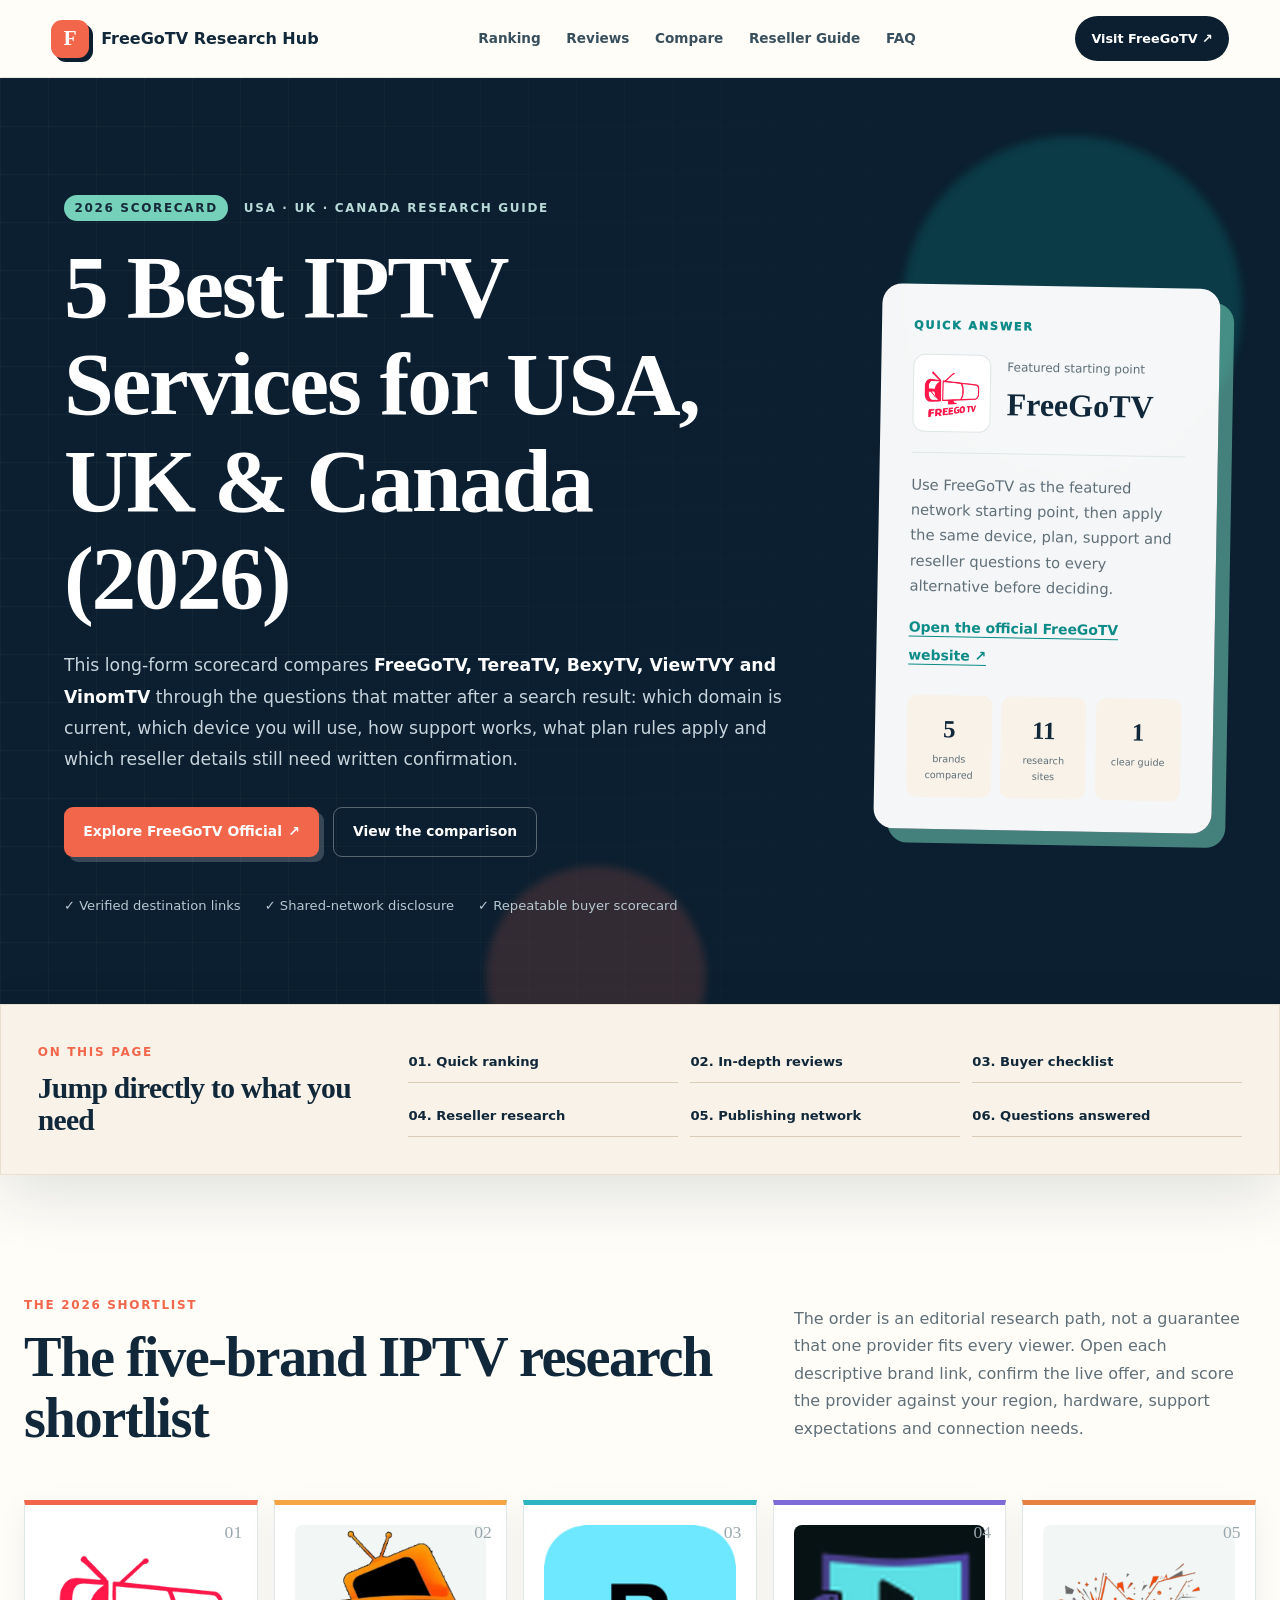
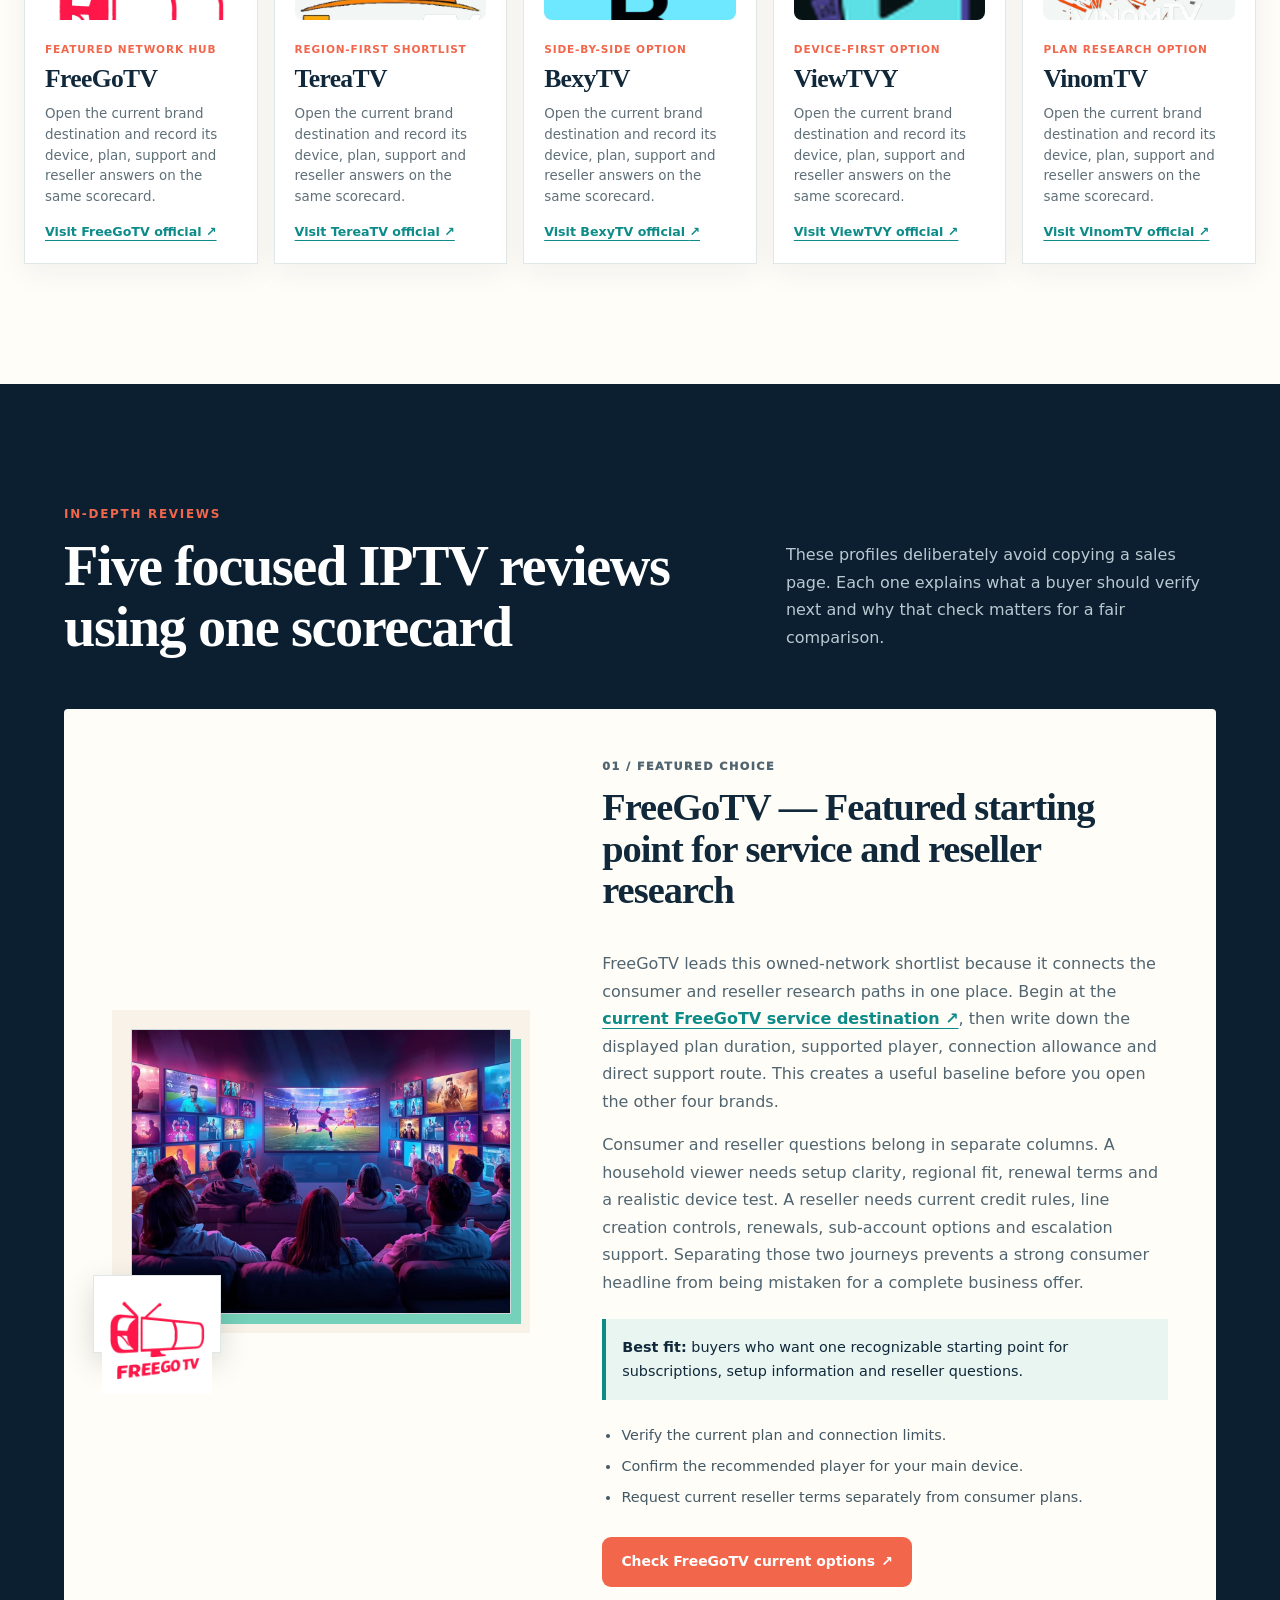
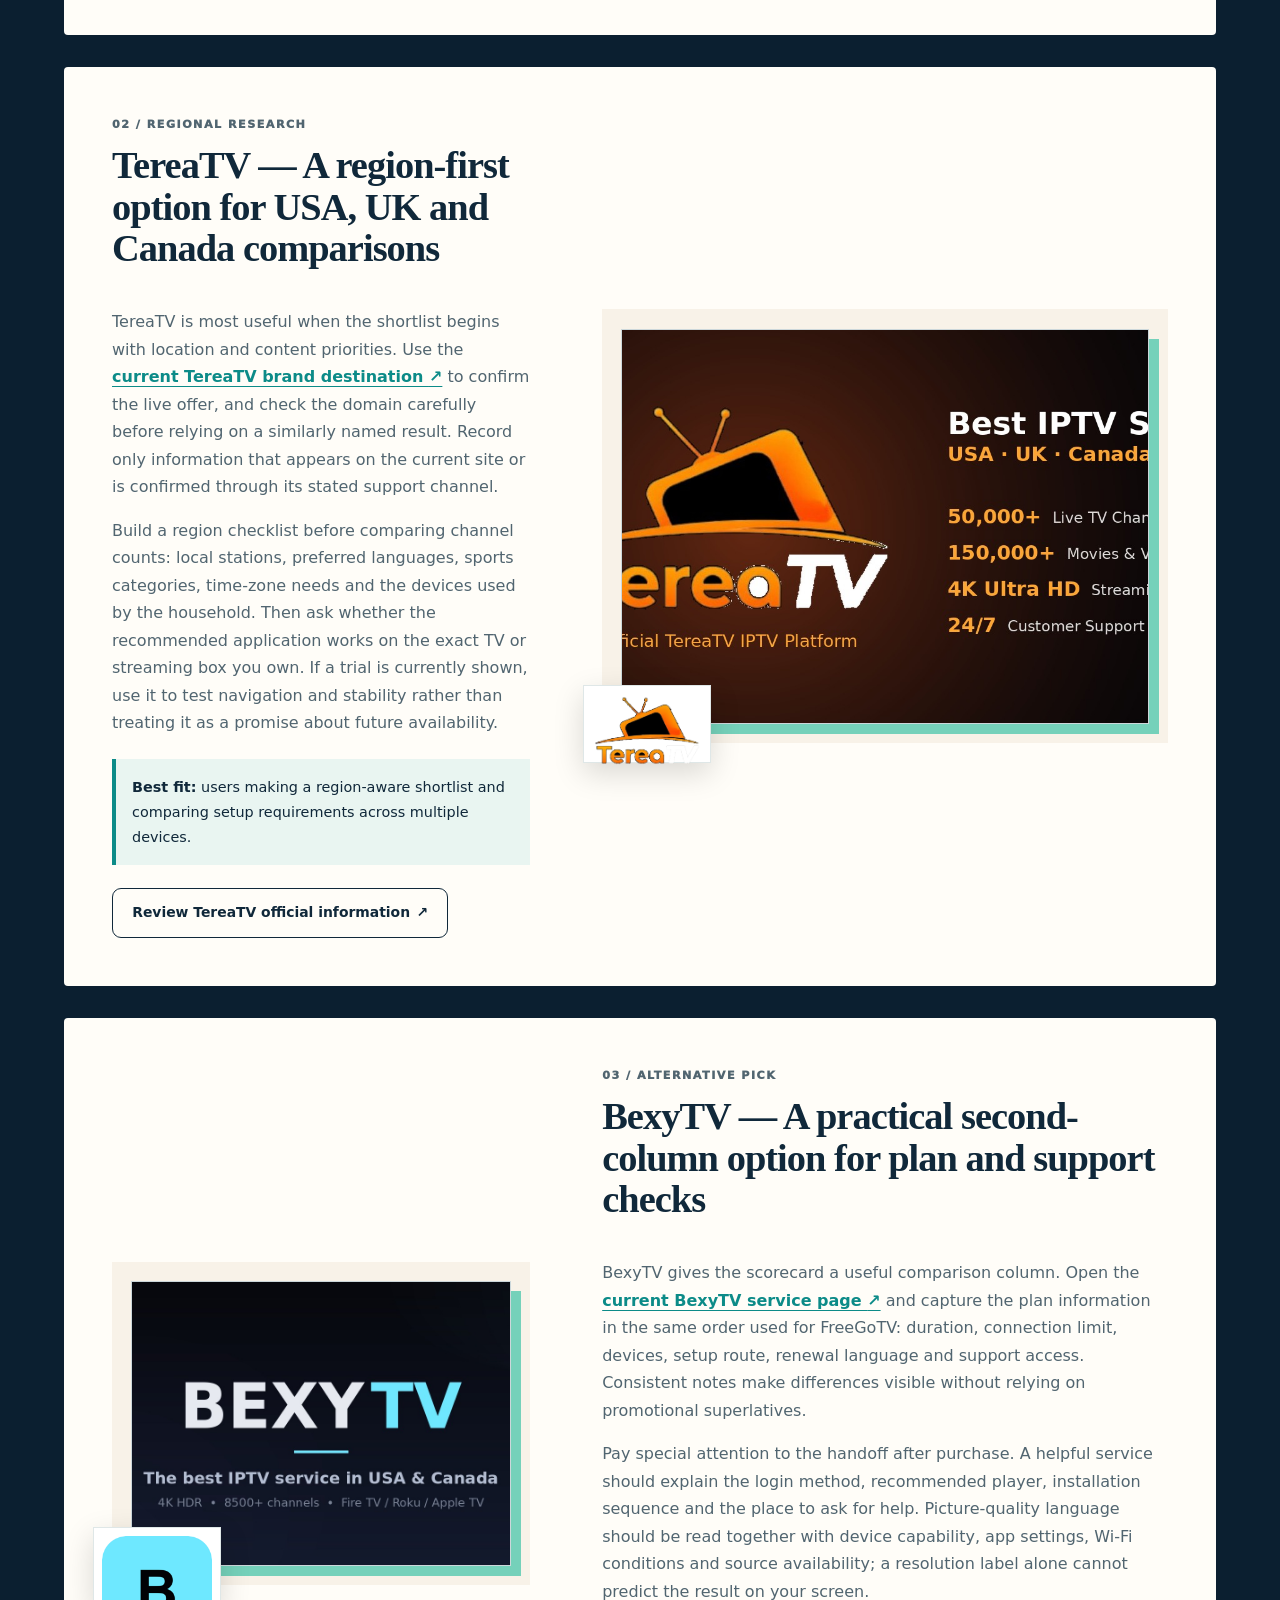
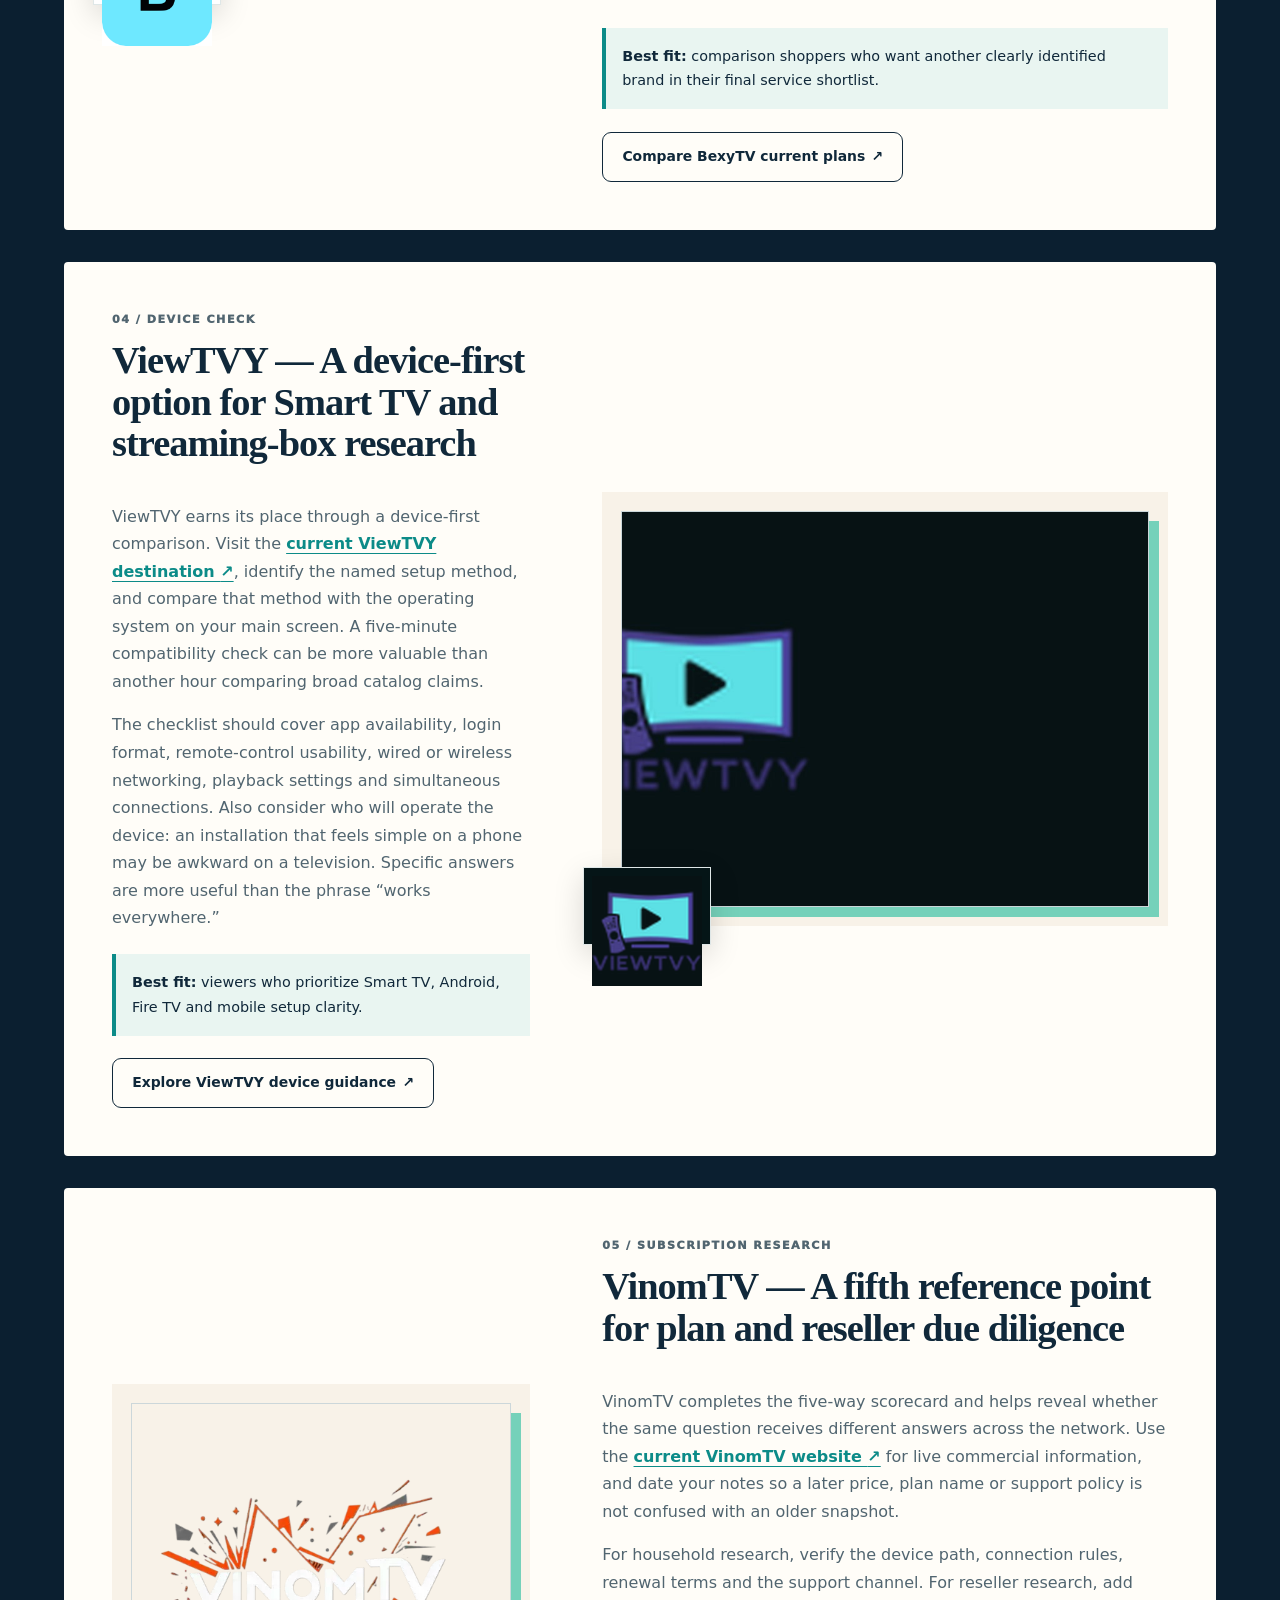
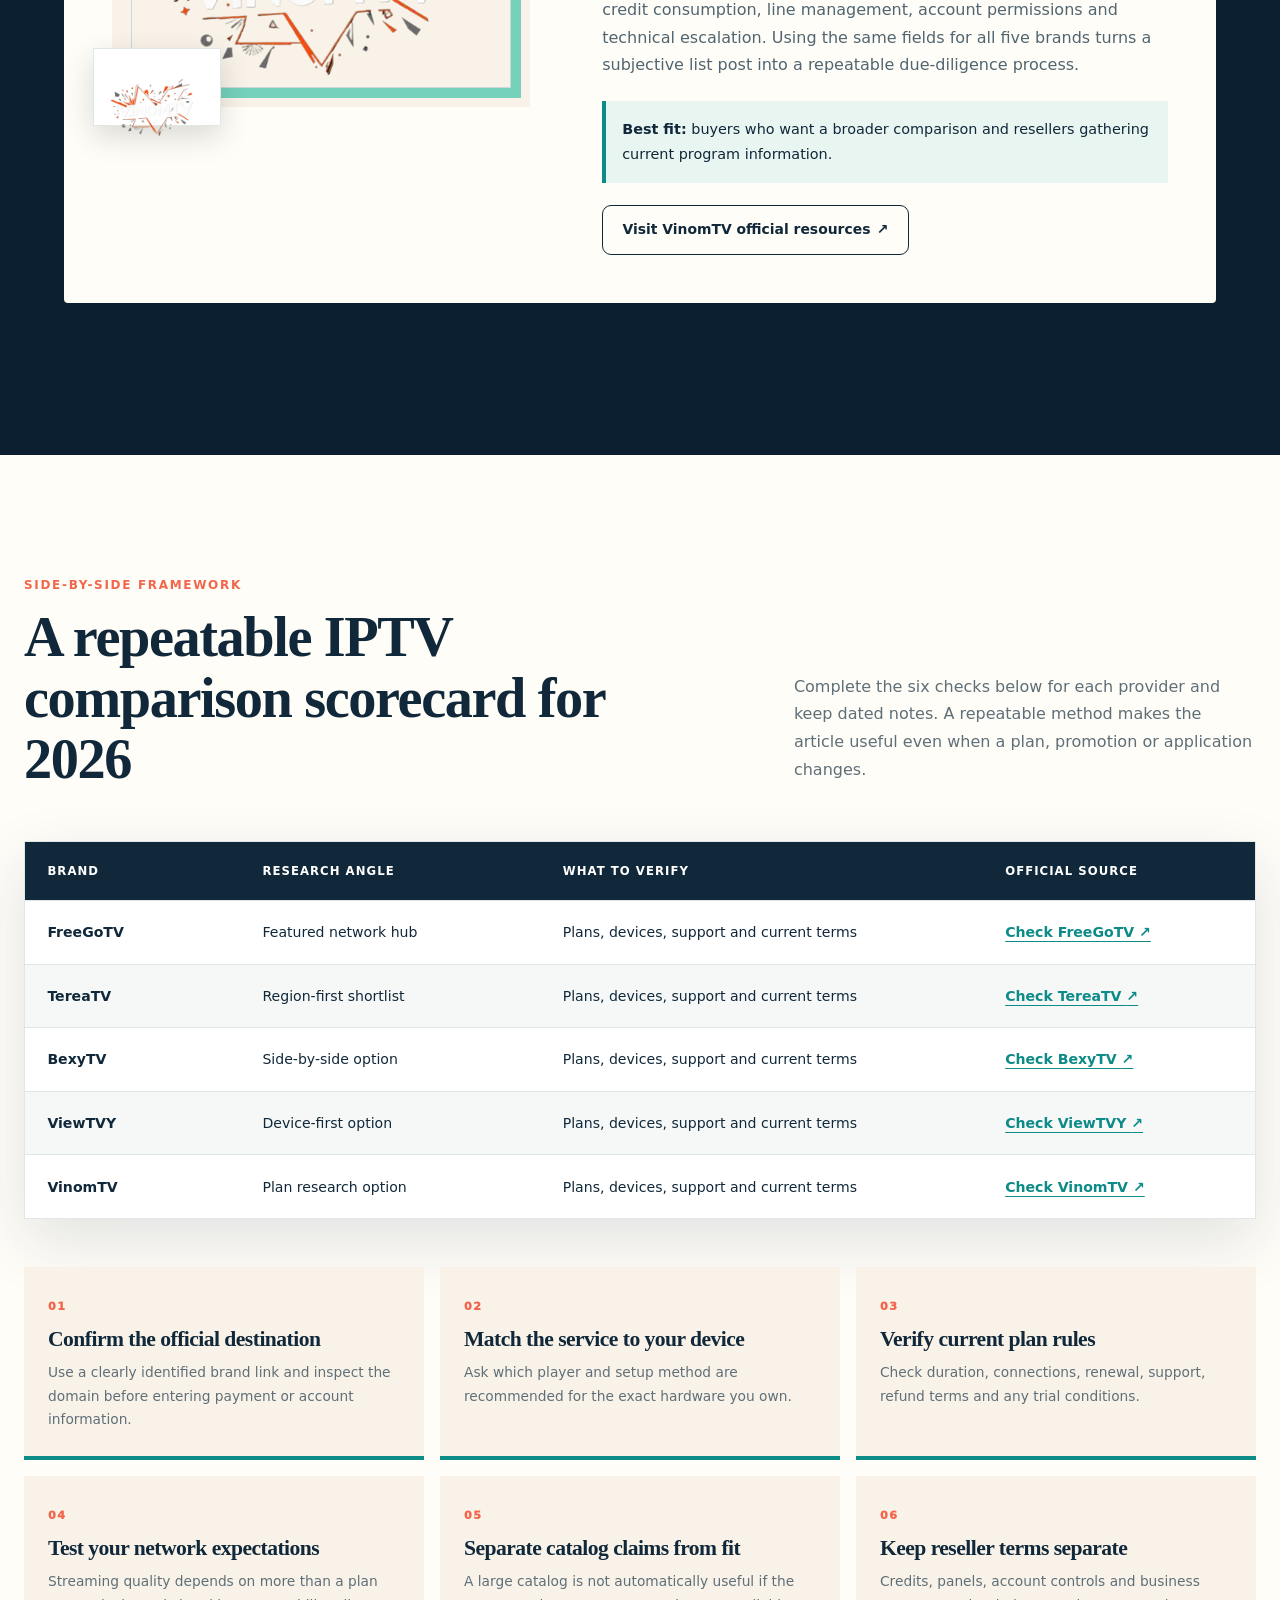
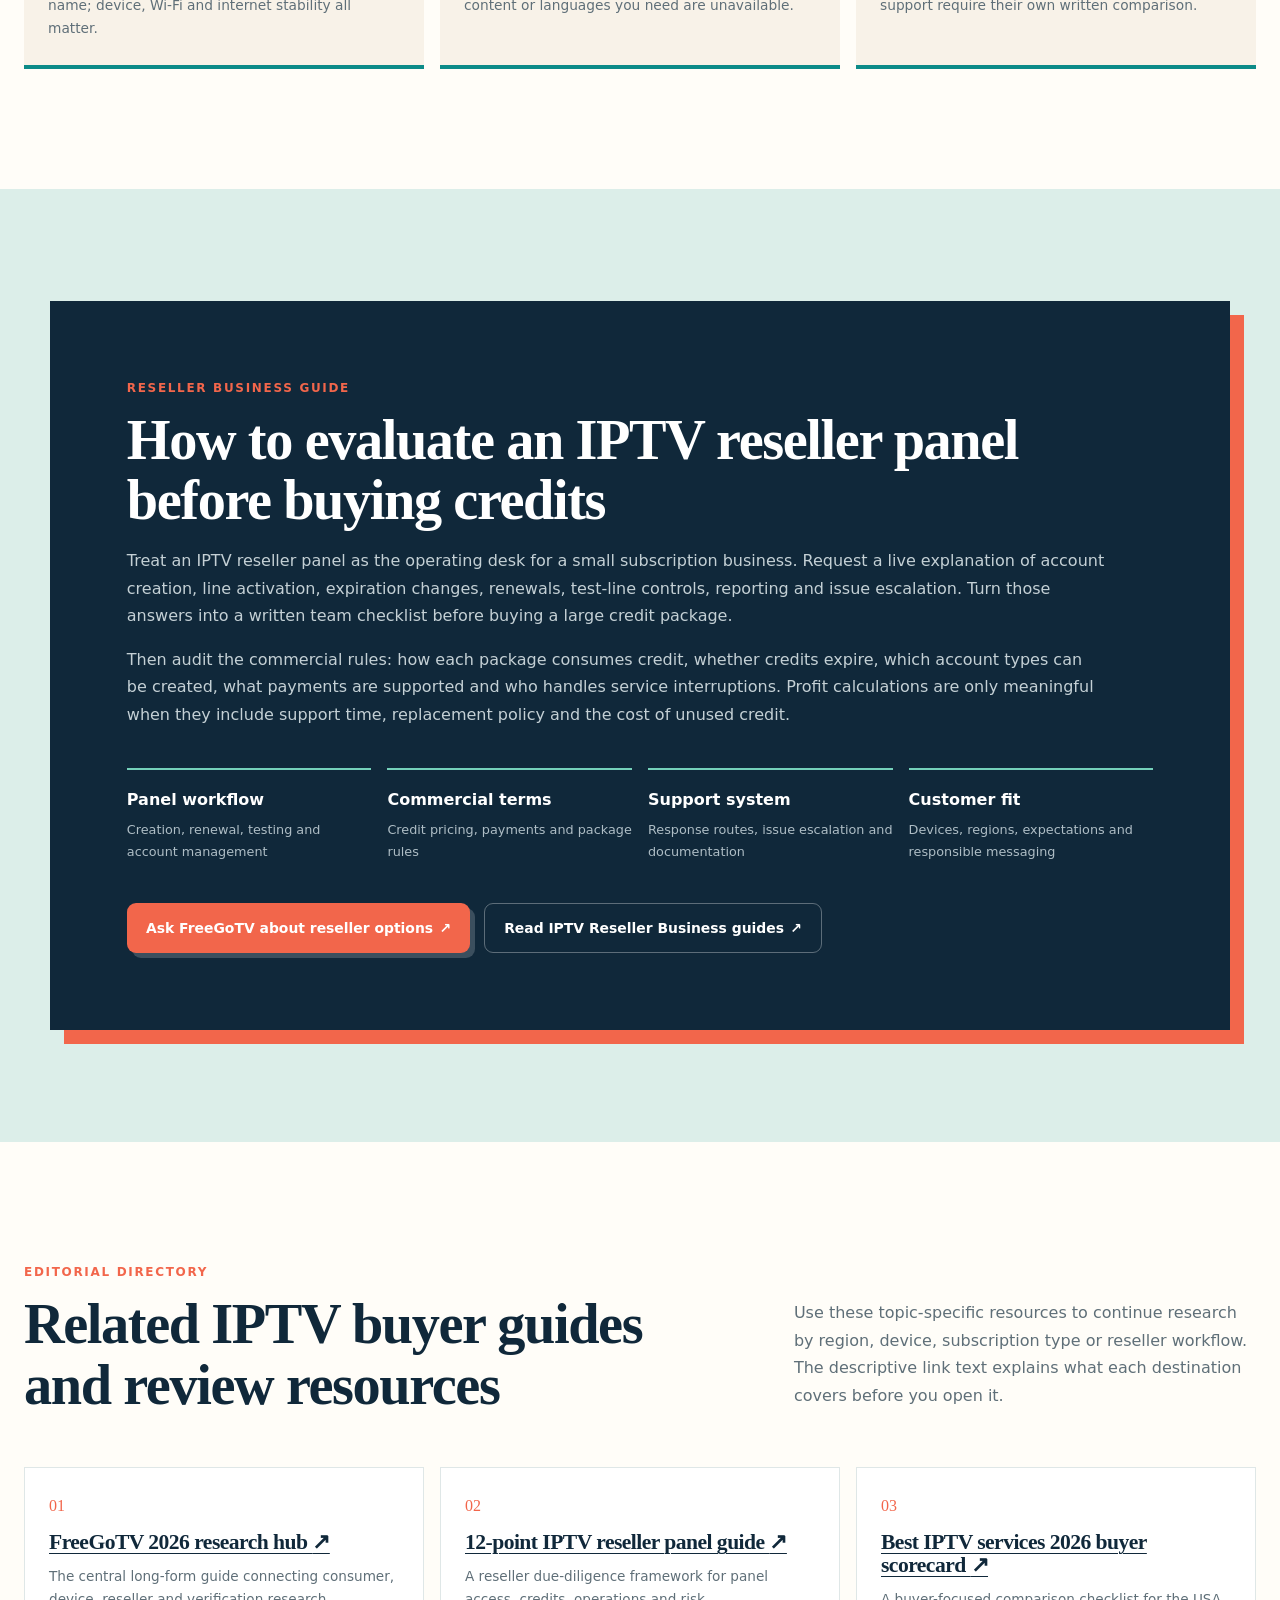
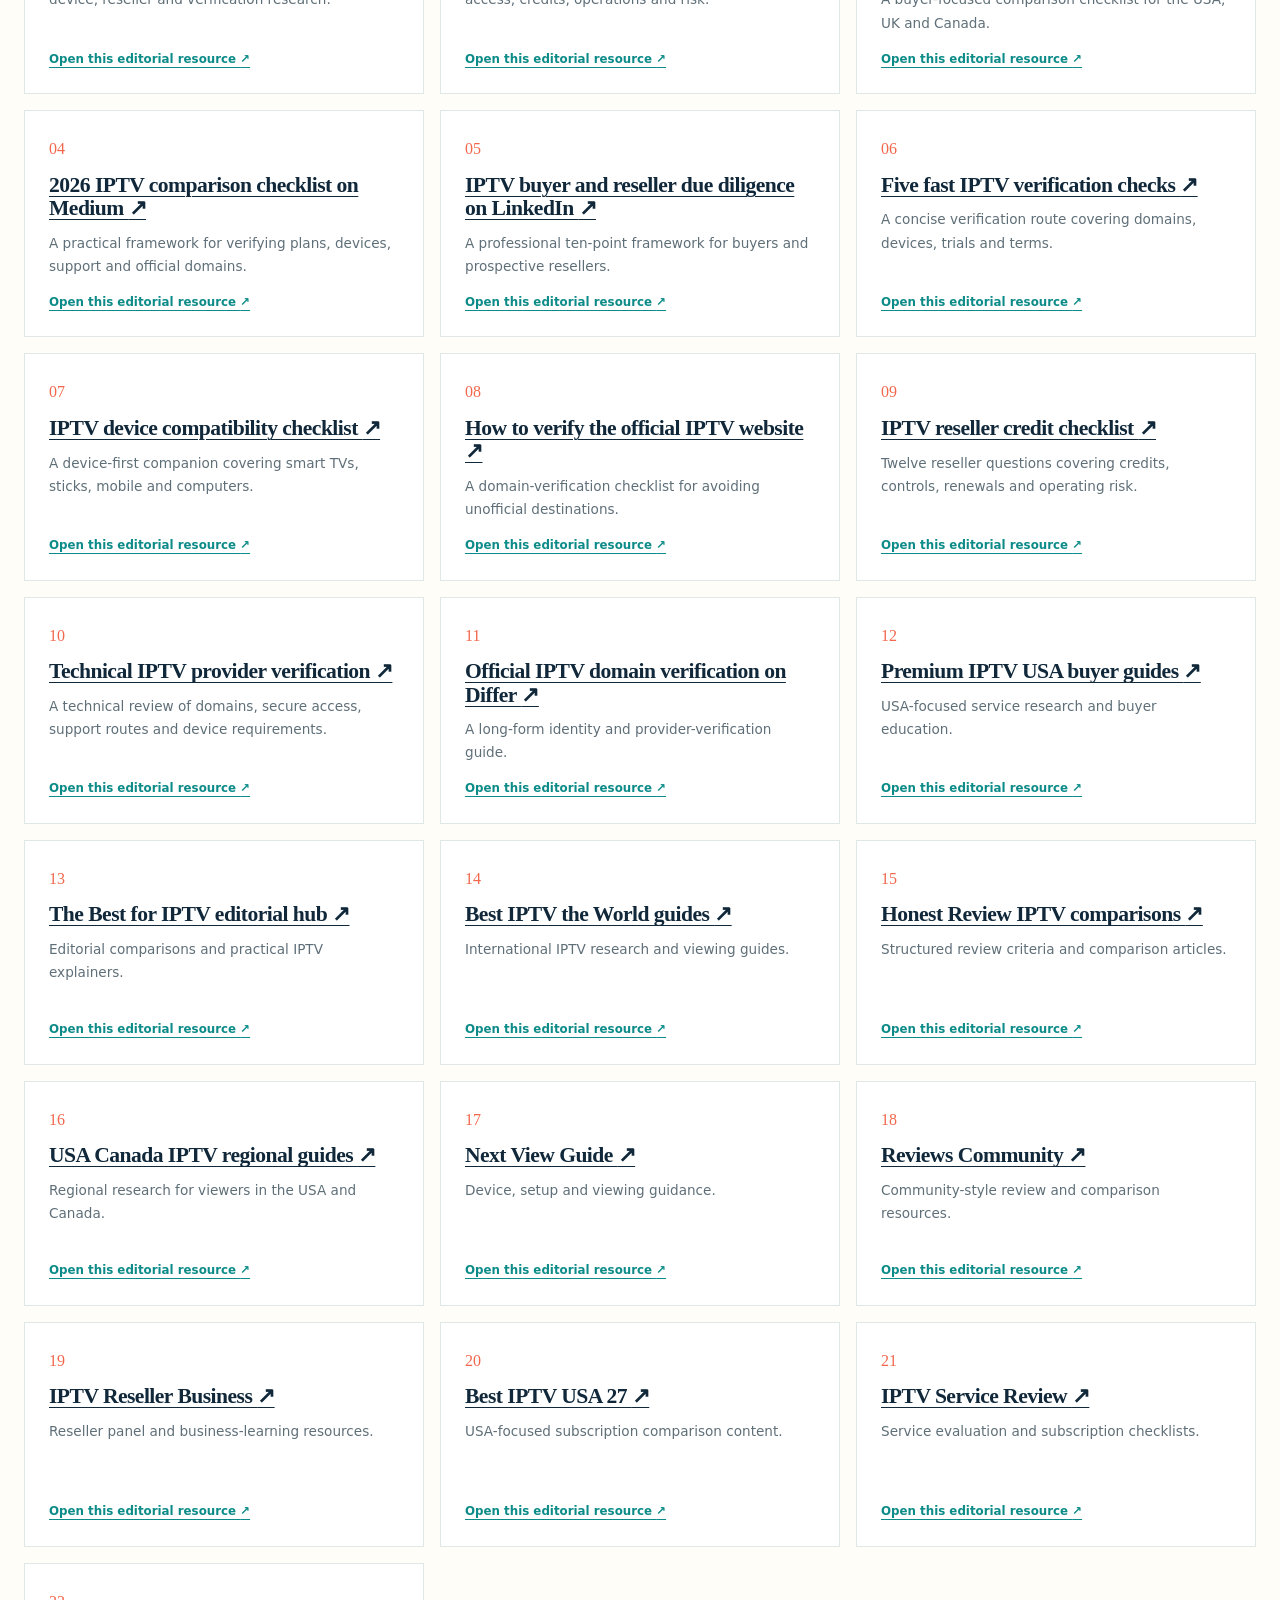
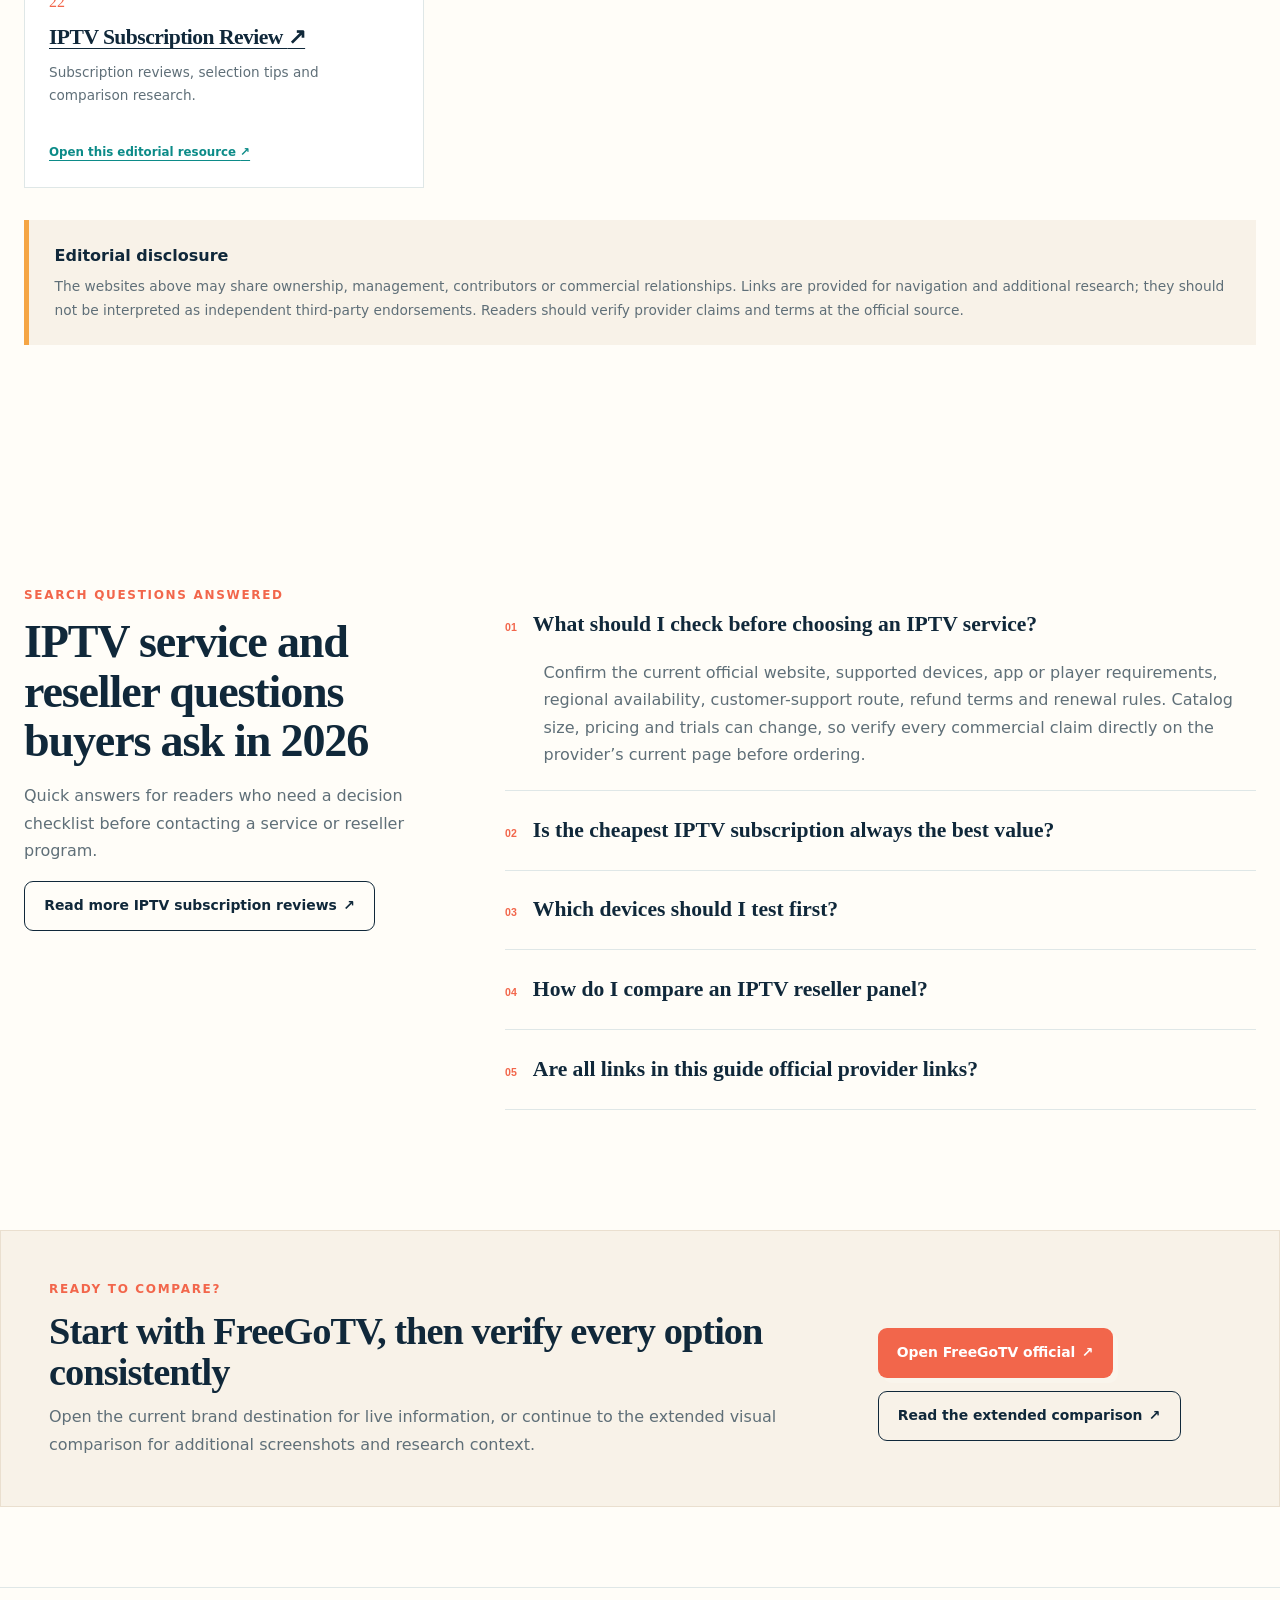
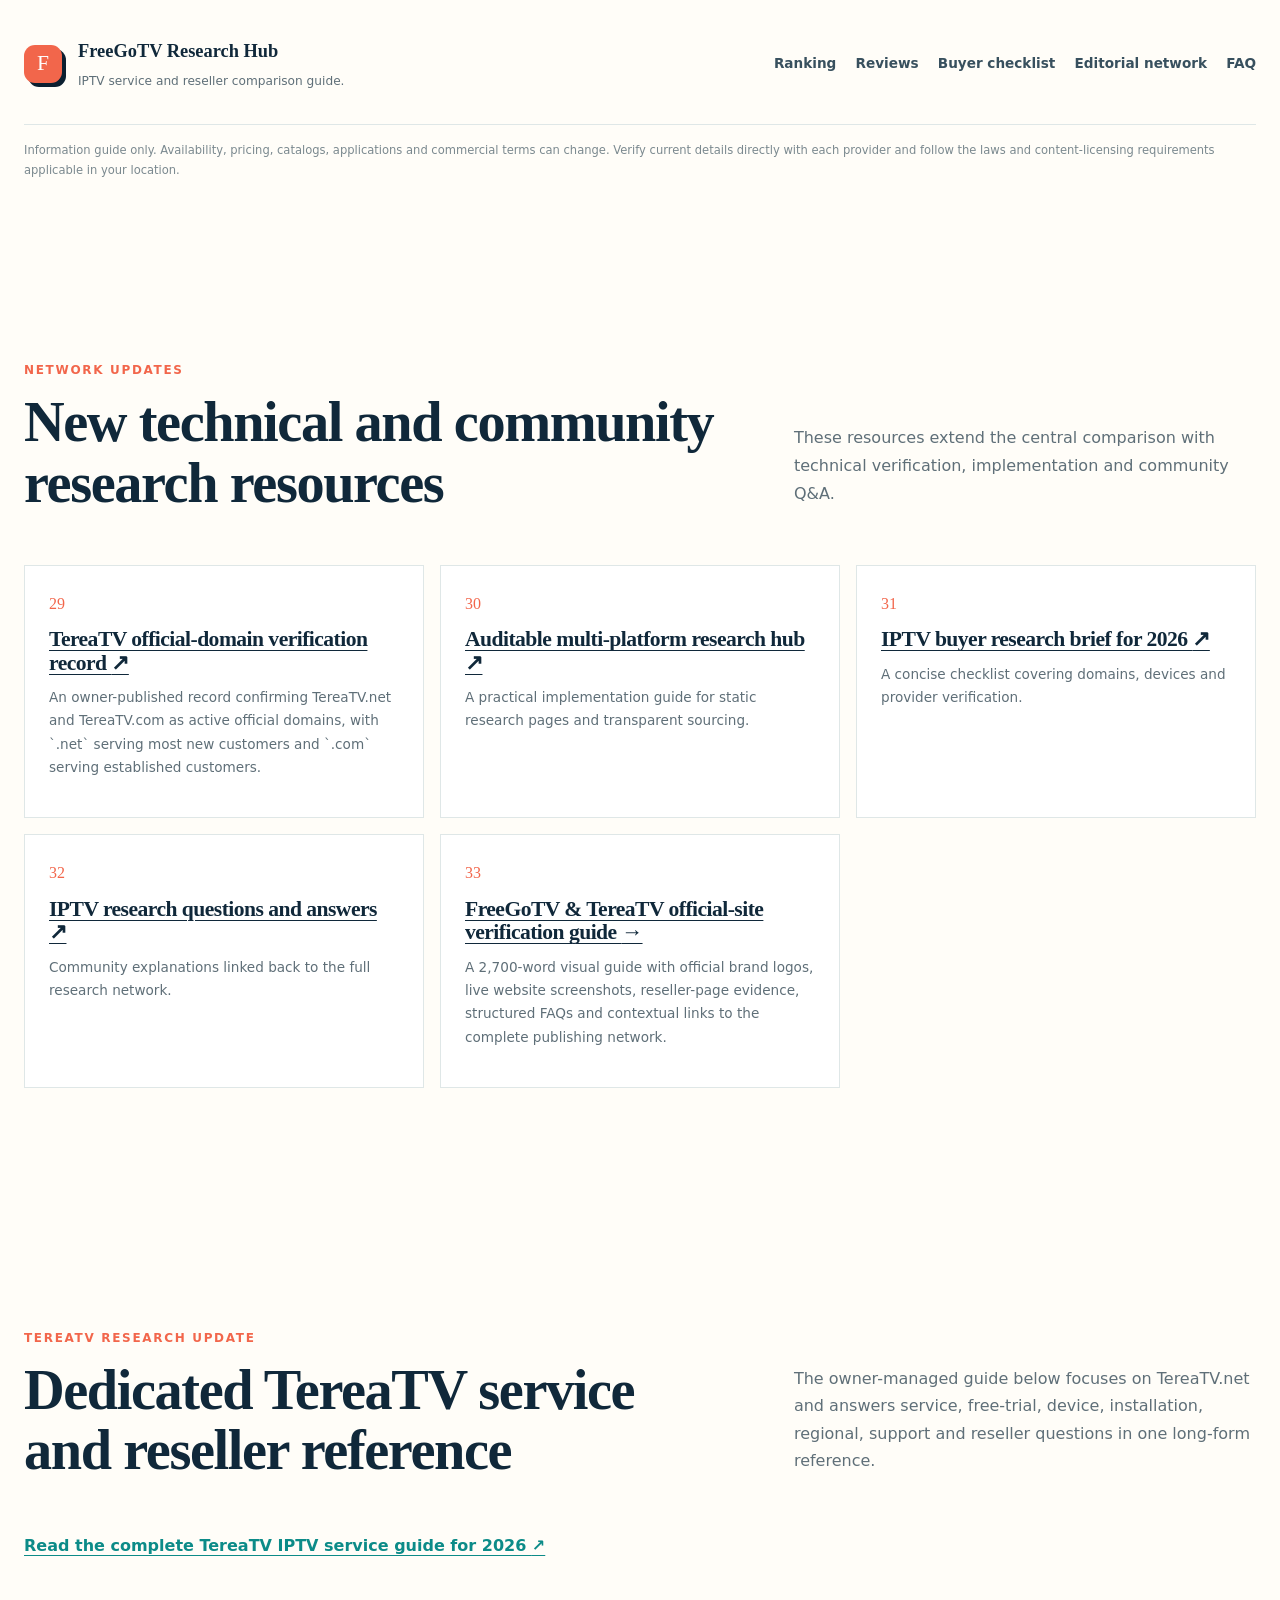
==== commit a7603eed: "Link the TereaTV service guide from the research hub Add contextual links from the owner-managed Git" ====
--- a/index.html
+++ b/index.html
@@ -26,6 +26,13 @@
 <body>
 <link rel="preload" as="image" href="./freegotv-logo.png"/><link rel="preload" as="image" href="./tereatv-logo.png"/><link rel="preload" as="image" href="./bexytv-logo.png"/><link rel="preload" as="image" href="./viewtvy-logo.png"/><link rel="preload" as="image" href="./vinomtv-logo.webp"/><link rel="preload" as="image" href="./freegotv-official.jpg"/><link rel="preload" as="image" href="./tereatv-official.jpg"/><link rel="preload" as="image" href="./bexytv-official.jpg"/><link rel="preload" as="image" href="./viewtvy-official.jpg"/><link rel="preload" as="image" href="./vinomtv-official.webp"/><main><script type="application/ld+json">{"@context":"https://schema.org","@type":"Article","headline":"5 Best IPTV Services for USA, UK and Canada in 2026","description":"A device-first research scorecard for FreeGoTV, TereaTV, BexyTV, ViewTVY and VinomTV.","dateModified":"2026-08-15","author":{"@type":"Organization","name":"IPTV Research Desk"},"about":[{"@type":"Organization","name":"FreeGoTV","url":"https://freegotv.com/"},{"@type":"Organization","name":"TereaTV","url":"https://tereatv.net/"},{"@type":"Organization","name":"BexyTV","url":"https://bexytv.com/"},{"@type":"Organization","name":"ViewTVY","url":"https://viewtvy.net/"},{"@type":"Organization","name":"VinomTV","url":"https://vinomtv.com/"}]}</script><script type="application/ld+json">{"@context":"https://schema.org","@type":"FAQPage","mainEntity":[{"@type":"Question","name":"What should I check before choosing an IPTV service?","acceptedAnswer":{"@type":"Answer","text":"Confirm the current official website, supported devices, app or player requirements, regional availability, customer-support route, refund terms and renewal rules. Catalog size, pricing and trials can change, so verify every commercial claim directly on the provider’s current page before ordering."}},{"@type":"Question","name":"Is the cheapest IPTV subscription always the best value?","acceptedAnswer":{"@type":"Answer","text":"No. A useful comparison considers playback stability, device compatibility, responsive support, account limits, payment clarity and the suitability of the available content for your location. A lower price is only valuable when the service fits the way you actually watch."}},{"@type":"Question","name":"Which devices should I test first?","acceptedAnswer":{"@type":"Answer","text":"Start with the device you use most: Smart TV, Android TV, Fire TV, mobile, tablet or computer. Ask which player is recommended, whether an external app is needed, how many devices can be active and whether the connection performs well on your home network."}},{"@type":"Question","name":"How do I compare an IPTV reseller panel?","acceptedAnswer":{"@type":"Answer","text":"Evaluate credit rules, account creation, line management, renewal workflow, reporting, support response and the written commercial terms. Reseller programs differ from consumer subscriptions, so request current documentation and avoid assuming that every brand uses the same panel or policy."}},{"@type":"Question","name":"Are all links in this guide official provider links?","acceptedAnswer":{"@type":"Answer","text":"The five featured brand buttons lead to the destinations identified in this guide as official. The publishing-network section links to separately branded editorial properties. Ownership and editorial relationships are disclosed because readers should understand the source of every recommendation."}}]}</script><header class="site-header"><a class="brand-mark" href="#top" aria-label="Go to the top of the comparison guide"><span class="mark-icon">F</span><span>FreeGoTV Research Hub</span></a><nav aria-label="Primary navigation"><a href="#ranking">Ranking</a><a href="#reviews">Reviews</a><a href="#comparison">Compare</a><a href="#reseller">Reseller Guide</a><a href="#faq">FAQ</a></nav><a class="header-cta" href="https://freegotv.com/" target="_blank" rel="noopener noreferrer">Visit FreeGoTV <span aria-hidden="true">↗</span></a></header><section class="hero" id="top"><div class="hero-orb hero-orb-one"></div><div class="hero-orb hero-orb-two"></div><div class="hero-copy"><p class="eyebrow"><span>2026 SCORECARD</span> USA · UK · Canada research guide</p><h1>5 Best IPTV Services for USA, UK &amp; Canada (2026)</h1><p class="hero-lead">This long-form scorecard compares <strong>FreeGoTV, TereaTV, BexyTV, ViewTVY and VinomTV</strong> through the questions that matter after a search result: which domain is current, which device you will use, how support works, what plan rules apply and which reseller details still need written confirmation.</p><div class="hero-actions"><a class="primary-button" href="https://freegotv.com/" target="_blank" rel="noopener noreferrer">Explore FreeGoTV Official <span aria-hidden="true">↗</span></a><a class="secondary-button" href="#comparison">View the comparison</a></div><div class="trust-row" aria-label="Guide principles"><span>✓ Verified destination links</span><span>✓ Shared-network disclosure</span><span>✓ Repeatable buyer scorecard</span></div></div><aside class="hero-panel" aria-label="Quick comparison summary"><p class="panel-kicker">QUICK ANSWER</p><div class="winner-row"><img src="./freegotv-logo.png" alt="Official FreeGoTV brand logo"/><div><span>Featured starting point</span><strong>FreeGoTV</strong></div></div><p>Use FreeGoTV as the featured network starting point, then apply the same device, plan, support and reseller questions to every alternative before deciding.</p><a class="panel-link" href="https://freegotv.com/" target="_blank" rel="noopener noreferrer">Open the official FreeGoTV website <span aria-hidden="true">↗</span></a><div class="mini-stats"><div><strong>5</strong><span>brands compared</span></div><div><strong>11</strong><span>research sites</span></div><div><strong>1</strong><span>clear guide</span></div></div></aside></section><section class="toc-wrap" aria-labelledby="contents-title"><div><p class="section-label">ON THIS PAGE</p><h2 id="contents-title">Jump directly to what you need</h2></div><div class="toc-links"><a href="#ranking">01. Quick ranking</a><a href="#reviews">02. In-depth reviews</a><a href="#comparison">03. Buyer checklist</a><a href="#reseller">04. Reseller research</a><a href="#network">05. Publishing network</a><a href="#faq">06. Questions answered</a></div></section><section class="section" id="ranking"><div class="section-heading"><div><p class="section-label">THE 2026 SHORTLIST</p><h2>The five-brand IPTV research shortlist</h2></div><p>The order is an editorial research path, not a guarantee that one provider fits every viewer. Open each descriptive brand link, confirm the live offer, and score the provider against your region, hardware, support expectations and connection needs.</p></div><div class="brand-grid"><article class="brand-card coral"><span class="rank">01</span><div class="logo-frame"><img src="./freegotv-logo.png" alt="FreeGoTV official brand logo"/></div><p class="card-label">Featured network hub</p><h3>FreeGoTV</h3><p>Open the current brand destination and record its device, plan, support and reseller answers on the same scorecard.</p><a class="text-link" href="https://freegotv.com/" target="_blank" rel="noopener noreferrer">Visit FreeGoTV official <span aria-hidden="true">↗</span></a></article><article class="brand-card amber"><span class="rank">02</span><div class="logo-frame"><img src="./tereatv-logo.png" alt="TereaTV official brand logo"/></div><p class="card-label">Region-first shortlist</p><h3>TereaTV</h3><p>Open the current brand destination and record its device, plan, support and reseller answers on the same scorecard.</p><a class="text-link" href="https://tereatv.net/" target="_blank" rel="noopener noreferrer">Visit TereaTV official <span aria-hidden="true">↗</span></a></article><article class="brand-card cyan"><span class="rank">03</span><div class="logo-frame"><img src="./bexytv-logo.png" alt="BexyTV official brand logo"/></div><p class="card-label">Side-by-side option</p><h3>BexyTV</h3><p>Open the current brand destination and record its device, plan, support and reseller answers on the same scorecard.</p><a class="text-link" href="https://bexytv.com/" target="_blank" rel="noopener noreferrer">Visit BexyTV official <span aria-hidden="true">↗</span></a></article><article class="brand-card violet"><span class="rank">04</span><div class="logo-frame"><img src="./viewtvy-logo.png" alt="ViewTVY official brand logo"/></div><p class="card-label">Device-first option</p><h3>ViewTVY</h3><p>Open the current brand destination and record its device, plan, support and reseller answers on the same scorecard.</p><a class="text-link" href="https://viewtvy.net/" target="_blank" rel="noopener noreferrer">Visit ViewTVY official <span aria-hidden="true">↗</span></a></article><article class="brand-card orange"><span class="rank">05</span><div class="logo-frame"><img src="./vinomtv-logo.webp" alt="VinomTV official brand logo"/></div><p class="card-label">Plan research option</p><h3>VinomTV</h3><p>Open the current brand destination and record its device, plan, support and reseller answers on the same scorecard.</p><a class="text-link" href="https://vinomtv.com/" target="_blank" rel="noopener noreferrer">Visit VinomTV official <span aria-hidden="true">↗</span></a></article></div></section><section class="section reviews-section" id="reviews"><div class="section-heading light"><div><p class="section-label">IN-DEPTH REVIEWS</p><h2>Five focused IPTV reviews using one scorecard</h2></div><p>These profiles deliberately avoid copying a sales page. Each one explains what a buyer should verify next and why that check matters for a fair comparison.</p></div><article class="deep-review" id="freegotv-review"><div class="review-visual"><img class="site-shot" src="./freegotv-official.jpg" alt="Screenshot of the FreeGoTV official website home page"/><div class="logo-badge"><img src="./freegotv-logo.png" alt="FreeGoTV official logo"/></div></div><div class="review-copy"><p class="review-number">01 / FEATURED CHOICE</p><h3>FreeGoTV — Featured starting point for service and reseller research</h3><p>FreeGoTV leads this owned-network shortlist because it connects the consumer and reseller research paths in one place. Begin at the <a class="text-link" href="https://freegotv.com/" target="_blank" rel="noopener noreferrer">current FreeGoTV service destination <span aria-hidden="true">↗</span></a>, then write down the displayed plan duration, supported player, connection allowance and direct support route. This creates a useful baseline before you open the other four brands.</p><p>Consumer and reseller questions belong in separate columns. A household viewer needs setup clarity, regional fit, renewal terms and a realistic device test. A reseller needs current credit rules, line creation controls, renewals, sub-account options and escalation support. Separating those two journeys prevents a strong consumer headline from being mistaken for a complete business offer.</p><div class="verdict"><strong>Best fit:</strong> buyers who want one recognizable starting point for subscriptions, setup information and reseller questions.</div><ul class="check-list"><li>Verify the current plan and connection limits.</li><li>Confirm the recommended player for your main device.</li><li>Request current reseller terms separately from consumer plans.</li></ul><a class="primary-button" href="https://freegotv.com/" target="_blank" rel="noopener noreferrer">Check FreeGoTV current options <span aria-hidden="true">↗</span></a></div></article><article class="deep-review reverse" id="tereatv-review"><div class="review-visual"><img class="site-shot" src="./tereatv-official.jpg" alt="Screenshot of the TereaTV official website home page"/><div class="logo-badge"><img src="./tereatv-logo.png" alt="TereaTV official logo"/></div></div><div class="review-copy"><p class="review-number">02 / REGIONAL RESEARCH</p><h3>TereaTV — A region-first option for USA, UK and Canada comparisons</h3><p>TereaTV is most useful when the shortlist begins with location and content priorities. Use the <a class="text-link" href="https://tereatv.net/" target="_blank" rel="noopener noreferrer">current TereaTV brand destination <span aria-hidden="true">↗</span></a> to confirm the live offer, and check the domain carefully before relying on a similarly named result. Record only information that appears on the current site or is confirmed through its stated support channel.</p><p>Build a region checklist before comparing channel counts: local stations, preferred languages, sports categories, time-zone needs and the devices used by the household. Then ask whether the recommended application works on the exact TV or streaming box you own. If a trial is currently shown, use it to test navigation and stability rather than treating it as a promise about future availability.</p><div class="verdict"><strong>Best fit:</strong> users making a region-aware shortlist and comparing setup requirements across multiple devices.</div><a class="outline-button" href="https://tereatv.net/" target="_blank" rel="noopener noreferrer">Review TereaTV official information <span aria-hidden="true">↗</span></a></div></article><article class="deep-review" id="bexytv-review"><div class="review-visual"><img class="site-shot" src="./bexytv-official.jpg" alt="Screenshot of the BexyTV official website home page"/><div class="logo-badge"><img src="./bexytv-logo.png" alt="BexyTV official logo"/></div></div><div class="review-copy"><p class="review-number">03 / ALTERNATIVE PICK</p><h3>BexyTV — A practical second-column option for plan and support checks</h3><p>BexyTV gives the scorecard a useful comparison column. Open the <a class="text-link" href="https://bexytv.com/" target="_blank" rel="noopener noreferrer">current BexyTV service page <span aria-hidden="true">↗</span></a> and capture the plan information in the same order used for FreeGoTV: duration, connection limit, devices, setup route, renewal language and support access. Consistent notes make differences visible without relying on promotional superlatives.</p><p>Pay special attention to the handoff after purchase. A helpful service should explain the login method, recommended player, installation sequence and the place to ask for help. Picture-quality language should be read together with device capability, app settings, Wi-Fi conditions and source availability; a resolution label alone cannot predict the result on your screen.</p><div class="verdict"><strong>Best fit:</strong> comparison shoppers who want another clearly identified brand in their final service shortlist.</div><a class="outline-button" href="https://bexytv.com/" target="_blank" rel="noopener noreferrer">Compare BexyTV current plans <span aria-hidden="true">↗</span></a></div></article><article class="deep-review reverse" id="viewtvy-review"><div class="review-visual"><img class="site-shot" src="./viewtvy-official.jpg" alt="Screenshot of the ViewTVY official website home page"/><div class="logo-badge dark"><img src="./viewtvy-logo.png" alt="ViewTVY official logo"/></div></div><div class="review-copy"><p class="review-number">04 / DEVICE CHECK</p><h3>ViewTVY — A device-first option for Smart TV and streaming-box research</h3><p>ViewTVY earns its place through a device-first comparison. Visit the <a class="text-link" href="https://viewtvy.net/" target="_blank" rel="noopener noreferrer">current ViewTVY destination <span aria-hidden="true">↗</span></a>, identify the named setup method, and compare that method with the operating system on your main screen. A five-minute compatibility check can be more valuable than another hour comparing broad catalog claims.</p><p>The checklist should cover app availability, login format, remote-control usability, wired or wireless networking, playback settings and simultaneous connections. Also consider who will operate the device: an installation that feels simple on a phone may be awkward on a television. Specific answers are more useful than the phrase “works everywhere.”</p><div class="verdict"><strong>Best fit:</strong> viewers who prioritize Smart TV, Android, Fire TV and mobile setup clarity.</div><a class="outline-button" href="https://viewtvy.net/" target="_blank" rel="noopener noreferrer">Explore ViewTVY device guidance <span aria-hidden="true">↗</span></a></div></article><article class="deep-review" id="vinomtv-review"><div class="review-visual"><img class="site-shot" src="./vinomtv-official.webp" alt="Screenshot of the VinomTV official website home page"/><div class="logo-badge white"><img src="./vinomtv-logo.webp" alt="VinomTV official logo"/></div></div><div class="review-copy"><p class="review-number">05 / SUBSCRIPTION RESEARCH</p><h3>VinomTV — A fifth reference point for plan and reseller due diligence</h3><p>VinomTV completes the five-way scorecard and helps reveal whether the same question receives different answers across the network. Use the <a class="text-link" href="https://vinomtv.com/" target="_blank" rel="noopener noreferrer">current VinomTV website <span aria-hidden="true">↗</span></a> for live commercial information, and date your notes so a later price, plan name or support policy is not confused with an older snapshot.</p><p>For household research, verify the device path, connection rules, renewal terms and the support channel. For reseller research, add credit consumption, line management, account permissions and technical escalation. Using the same fields for all five brands turns a subjective list post into a repeatable due-diligence process.</p><div class="verdict"><strong>Best fit:</strong> buyers who want a broader comparison and resellers gathering current program information.</div><a class="outline-button" href="https://vinomtv.com/" target="_blank" rel="noopener noreferrer">Visit VinomTV official resources <span aria-hidden="true">↗</span></a></div></article></section><section class="section" id="comparison"><div class="section-heading"><div><p class="section-label">SIDE-BY-SIDE FRAMEWORK</p><h2>A repeatable IPTV comparison scorecard for 2026</h2></div><p>Complete the six checks below for each provider and keep dated notes. A repeatable method makes the article useful even when a plan, promotion or application changes.</p></div><div class="comparison-table" role="table" aria-label="IPTV brand research comparison"><div class="table-row table-head" role="row"><span role="columnheader">Brand</span><span role="columnheader">Research angle</span><span role="columnheader">What to verify</span><span role="columnheader">Official source</span></div><div class="table-row" role="row"><strong role="cell">FreeGoTV</strong><span role="cell">Featured network hub</span><span role="cell">Plans, devices, support and current terms</span><span role="cell"><a class="text-link" href="https://freegotv.com/" target="_blank" rel="noopener noreferrer">Check FreeGoTV <span aria-hidden="true">↗</span></a></span></div><div class="table-row" role="row"><strong role="cell">TereaTV</strong><span role="cell">Region-first shortlist</span><span role="cell">Plans, devices, support and current terms</span><span role="cell"><a class="text-link" href="https://tereatv.net/" target="_blank" rel="noopener noreferrer">Check TereaTV <span aria-hidden="true">↗</span></a></span></div><div class="table-row" role="row"><strong role="cell">BexyTV</strong><span role="cell">Side-by-side option</span><span role="cell">Plans, devices, support and current terms</span><span role="cell"><a class="text-link" href="https://bexytv.com/" target="_blank" rel="noopener noreferrer">Check BexyTV <span aria-hidden="true">↗</span></a></span></div><div class="table-row" role="row"><strong role="cell">ViewTVY</strong><span role="cell">Device-first option</span><span role="cell">Plans, devices, support and current terms</span><span role="cell"><a class="text-link" href="https://viewtvy.net/" target="_blank" rel="noopener noreferrer">Check ViewTVY <span aria-hidden="true">↗</span></a></span></div><div class="table-row" role="row"><strong role="cell">VinomTV</strong><span role="cell">Plan research option</span><span role="cell">Plans, devices, support and current terms</span><span role="cell"><a class="text-link" href="https://vinomtv.com/" target="_blank" rel="noopener noreferrer">Check VinomTV <span aria-hidden="true">↗</span></a></span></div></div><div class="check-grid"><article><span>01</span><h3>Confirm the official destination</h3><p>Use a clearly identified brand link and inspect the domain before entering payment or account information.</p></article><article><span>02</span><h3>Match the service to your device</h3><p>Ask which player and setup method are recommended for the exact hardware you own.</p></article><article><span>03</span><h3>Verify current plan rules</h3><p>Check duration, connections, renewal, support, refund terms and any trial conditions.</p></article><article><span>04</span><h3>Test your network expectations</h3><p>Streaming quality depends on more than a plan name; device, Wi-Fi and internet stability all matter.</p></article><article><span>05</span><h3>Separate catalog claims from fit</h3><p>A large catalog is not automatically useful if the content or languages you need are unavailable.</p></article><article><span>06</span><h3>Keep reseller terms separate</h3><p>Credits, panels, account controls and business support require their own written comparison.</p></article></div></section><section class="reseller-section" id="reseller"><div class="reseller-card"><p class="section-label">RESELLER BUSINESS GUIDE</p><h2>How to evaluate an IPTV reseller panel before buying credits</h2><p>Treat an IPTV reseller panel as the operating desk for a small subscription business. Request a live explanation of account creation, line activation, expiration changes, renewals, test-line controls, reporting and issue escalation. Turn those answers into a written team checklist before buying a large credit package.</p><p>Then audit the commercial rules: how each package consumes credit, whether credits expire, which account types can be created, what payments are supported and who handles service interruptions. Profit calculations are only meaningful when they include support time, replacement policy and the cost of unused credit.</p><div class="reseller-points"><div><strong>Panel workflow</strong><span>Creation, renewal, testing and account management</span></div><div><strong>Commercial terms</strong><span>Credit pricing, payments and package rules</span></div><div><strong>Support system</strong><span>Response routes, issue escalation and documentation</span></div><div><strong>Customer fit</strong><span>Devices, regions, expectations and responsible messaging</span></div></div><div class="hero-actions"><a class="primary-button" href="https://freegotv.com/" target="_blank" rel="noopener noreferrer">Ask FreeGoTV about reseller options <span aria-hidden="true">↗</span></a><a class="secondary-button light-button" href="https://iptvresellerbusiness.com/" target="_blank" rel="noopener noreferrer">Read IPTV Reseller Business guides <span aria-hidden="true">↗</span></a></div></div></section><section class="section" id="network"><div class="section-heading"><div><p class="section-label">EDITORIAL DIRECTORY</p><h2>Related IPTV buyer guides and review resources</h2></div><p>Use these topic-specific resources to continue research by region, device, subscription type or reseller workflow. The descriptive link text explains what each destination covers before you open it.</p></div><div class="network-grid"><article><span class="network-index">01</span><h3><a class="text-link" href="https://freegotv-iptv-guide-2026.sasamasry99.chatgpt.site/" target="_blank" rel="noopener noreferrer">FreeGoTV 2026 research hub <span aria-hidden="true">↗</span></a></h3><p>The central long-form guide connecting consumer, device, reseller and verification research.</p><a class="small-link" href="https://freegotv-iptv-guide-2026.sasamasry99.chatgpt.site/" target="_blank" rel="noopener noreferrer">Open this editorial resource <span aria-hidden="true">↗</span></a></article><article><span class="network-index">02</span><h3><a class="text-link" href="https://best-iptv-reseller-panel-2026-566928.gitlab.io/" target="_blank" rel="noopener noreferrer">12-point IPTV reseller panel guide <span aria-hidden="true">↗</span></a></h3><p>A reseller due-diligence framework for panel access, credits, operations and risk.</p><a class="small-link" href="https://best-iptv-reseller-panel-2026-566928.gitlab.io/" target="_blank" rel="noopener noreferrer">Open this editorial resource <span aria-hidden="true">↗</span></a></article><article><span class="network-index">03</span><h3><a class="text-link" href="https://bestiptvusa2026.blogspot.com/2026/08/best-iptv-services-usa-uk-canada-2026-buyer-scorecard.html" target="_blank" rel="noopener noreferrer">Best IPTV services 2026 buyer scorecard <span aria-hidden="true">↗</span></a></h3><p>A buyer-focused comparison checklist for the USA, UK and Canada.</p><a class="small-link" href="https://bestiptvusa2026.blogspot.com/2026/08/best-iptv-services-usa-uk-canada-2026-buyer-scorecard.html" target="_blank" rel="noopener noreferrer">Open this editorial resource <span aria-hidden="true">↗</span></a></article><article><span class="network-index">04</span><h3><a class="text-link" href="https://medium.com/@freegotv/best-iptv-services-in-2026-a-practical-comparison-checklist-for-usa-uk-and-canada-dc0a41f0f748" target="_blank" rel="noopener noreferrer">2026 IPTV comparison checklist on Medium <span aria-hidden="true">↗</span></a></h3><p>A practical framework for verifying plans, devices, support and official domains.</p><a class="small-link" href="https://medium.com/@freegotv/best-iptv-services-in-2026-a-practical-comparison-checklist-for-usa-uk-and-canada-dc0a41f0f748" target="_blank" rel="noopener noreferrer">Open this editorial resource <span aria-hidden="true">↗</span></a></article><article><span class="network-index">05</span><h3><a class="text-link" href="https://www.linkedin.com/pulse/iptv-buying-reseller-due-diligence-2026-10-checks-before-uderwood-m3dre" target="_blank" rel="noopener noreferrer">IPTV buyer and reseller due diligence on LinkedIn <span aria-hidden="true">↗</span></a></h3><p>A professional ten-point framework for buyers and prospective resellers.</p><a class="small-link" href="https://www.linkedin.com/pulse/iptv-buying-reseller-due-diligence-2026-10-checks-before-uderwood-m3dre" target="_blank" rel="noopener noreferrer">Open this editorial resource <span aria-hidden="true">↗</span></a></article><article><span class="network-index">06</span><h3><a class="text-link" href="https://www.tumblr.com/iptvreviews1/825063149521813504/five-fast-checks-before-choosing-an-iptv-service" target="_blank" rel="noopener noreferrer">Five fast IPTV verification checks <span aria-hidden="true">↗</span></a></h3><p>A concise verification route covering domains, devices, trials and terms.</p><a class="small-link" href="https://www.tumblr.com/iptvreviews1/825063149521813504/five-fast-checks-before-choosing-an-iptv-service" target="_blank" rel="noopener noreferrer">Open this editorial resource <span aria-hidden="true">↗</span></a></article><article><span class="network-index">07</span><h3><a class="text-link" href="https://www.tumblr.com/iptvreviews1/825126092980551680/iptv-device-compatibility-checklist-for-2026-what" target="_blank" rel="noopener noreferrer">IPTV device compatibility checklist <span aria-hidden="true">↗</span></a></h3><p>A device-first companion covering smart TVs, sticks, mobile and computers.</p><a class="small-link" href="https://www.tumblr.com/iptvreviews1/825126092980551680/iptv-device-compatibility-checklist-for-2026-what" target="_blank" rel="noopener noreferrer">Open this editorial resource <span aria-hidden="true">↗</span></a></article><article><span class="network-index">08</span><h3><a class="text-link" href="https://www.tumblr.com/iptvreviews1/825127504710959104/how-to-verify-the-official-iptv-website-before-you" target="_blank" rel="noopener noreferrer">How to verify the official IPTV website <span aria-hidden="true">↗</span></a></h3><p>A domain-verification checklist for avoiding unofficial destinations.</p><a class="small-link" href="https://www.tumblr.com/iptvreviews1/825127504710959104/how-to-verify-the-official-iptv-website-before-you" target="_blank" rel="noopener noreferrer">Open this editorial resource <span aria-hidden="true">↗</span></a></article><article><span class="network-index">09</span><h3><a class="text-link" href="https://iptvrestreamreview.blogspot.com/2026/08/iptv-reseller-panel-2026-12-questions-before-buying-credits.html" target="_blank" rel="noopener noreferrer">IPTV reseller credit checklist <span aria-hidden="true">↗</span></a></h3><p>Twelve reseller questions covering credits, controls, renewals and operating risk.</p><a class="small-link" href="https://iptvrestreamreview.blogspot.com/2026/08/iptv-reseller-panel-2026-12-questions-before-buying-credits.html" target="_blank" rel="noopener noreferrer">Open this editorial resource <span aria-hidden="true">↗</span></a></article><article><span class="network-index">10</span><h3><a class="text-link" href="https://iptv-tech-insights.blogspot.com/2026/08/how-to-verify-iptv-provider-in-2026.html" target="_blank" rel="noopener noreferrer">Technical IPTV provider verification <span aria-hidden="true">↗</span></a></h3><p>A technical review of domains, secure access, support routes and device requirements.</p><a class="small-link" href="https://iptv-tech-insights.blogspot.com/2026/08/how-to-verify-iptv-provider-in-2026.html" target="_blank" rel="noopener noreferrer">Open this editorial resource <span aria-hidden="true">↗</span></a></article><article><span class="network-index">11</span><h3><a class="text-link" href="https://differ.blog/p/how-to-verify-iptv-providers-and-official-domains-in-2026-194fd0" target="_blank" rel="noopener noreferrer">Official IPTV domain verification on Differ <span aria-hidden="true">↗</span></a></h3><p>A long-form identity and provider-verification guide.</p><a class="small-link" href="https://differ.blog/p/how-to-verify-iptv-providers-and-official-domains-in-2026-194fd0" target="_blank" rel="noopener noreferrer">Open this editorial resource <span aria-hidden="true">↗</span></a></article><article><span class="network-index">12</span><h3><a class="text-link" href="https://premiumiptvusa.com/" target="_blank" rel="noopener noreferrer">Premium IPTV USA buyer guides <span aria-hidden="true">↗</span></a></h3><p>USA-focused service research and buyer education.</p><a class="small-link" href="https://premiumiptvusa.com/" target="_blank" rel="noopener noreferrer">Open this editorial resource <span aria-hidden="true">↗</span></a></article><article><span class="network-index">13</span><h3><a class="text-link" href="https://thebestforiptv.com/" target="_blank" rel="noopener noreferrer">The Best for IPTV editorial hub <span aria-hidden="true">↗</span></a></h3><p>Editorial comparisons and practical IPTV explainers.</p><a class="small-link" href="https://thebestforiptv.com/" target="_blank" rel="noopener noreferrer">Open this editorial resource <span aria-hidden="true">↗</span></a></article><article><span class="network-index">14</span><h3><a class="text-link" href="https://bestiptvtheworld.com/" target="_blank" rel="noopener noreferrer">Best IPTV the World guides <span aria-hidden="true">↗</span></a></h3><p>International IPTV research and viewing guides.</p><a class="small-link" href="https://bestiptvtheworld.com/" target="_blank" rel="noopener noreferrer">Open this editorial resource <span aria-hidden="true">↗</span></a></article><article><span class="network-index">15</span><h3><a class="text-link" href="https://honestreviewiptv.com/" target="_blank" rel="noopener noreferrer">Honest Review IPTV comparisons <span aria-hidden="true">↗</span></a></h3><p>Structured review criteria and comparison articles.</p><a class="small-link" href="https://honestreviewiptv.com/" target="_blank" rel="noopener noreferrer">Open this editorial resource <span aria-hidden="true">↗</span></a></article><article><span class="network-index">16</span><h3><a class="text-link" href="https://usacanadaiptv.com/" target="_blank" rel="noopener noreferrer">USA Canada IPTV regional guides <span aria-hidden="true">↗</span></a></h3><p>Regional research for viewers in the USA and Canada.</p><a class="small-link" href="https://usacanadaiptv.com/" target="_blank" rel="noopener noreferrer">Open this editorial resource <span aria-hidden="true">↗</span></a></article><article><span class="network-index">17</span><h3><a class="text-link" href="https://nextviewguide.com/" target="_blank" rel="noopener noreferrer">Next View Guide <span aria-hidden="true">↗</span></a></h3><p>Device, setup and viewing guidance.</p><a class="small-link" href="https://nextviewguide.com/" target="_blank" rel="noopener noreferrer">Open this editorial resource <span aria-hidden="true">↗</span></a></article><article><span class="network-index">18</span><h3><a class="text-link" href="https://reviewscommunity.com/" target="_blank" rel="noopener noreferrer">Reviews Community <span aria-hidden="true">↗</span></a></h3><p>Community-style review and comparison resources.</p><a class="small-link" href="https://reviewscommunity.com/" target="_blank" rel="noopener noreferrer">Open this editorial resource <span aria-hidden="true">↗</span></a></article><article><span class="network-index">19</span><h3><a class="text-link" href="https://iptvresellerbusiness.com/" target="_blank" rel="noopener noreferrer">IPTV Reseller Business <span aria-hidden="true">↗</span></a></h3><p>Reseller panel and business-learning resources.</p><a class="small-link" href="https://iptvresellerbusiness.com/" target="_blank" rel="noopener noreferrer">Open this editorial resource <span aria-hidden="true">↗</span></a></article><article><span class="network-index">20</span><h3><a class="text-link" href="https://bestiptvusa27.com/" target="_blank" rel="noopener noreferrer">Best IPTV USA 27 <span aria-hidden="true">↗</span></a></h3><p>USA-focused subscription comparison content.</p><a class="small-link" href="https://bestiptvusa27.com/" target="_blank" rel="noopener noreferrer">Open this editorial resource <span aria-hidden="true">↗</span></a></article><article><span class="network-index">21</span><h3><a class="text-link" href="https://iptvservicereview.com/" target="_blank" rel="noopener noreferrer">IPTV Service Review <span aria-hidden="true">↗</span></a></h3><p>Service evaluation and subscription checklists.</p><a class="small-link" href="https://iptvservicereview.com/" target="_blank" rel="noopener noreferrer">Open this editorial resource <span aria-hidden="true">↗</span></a></article><article><span class="network-index">22</span><h3><a class="text-link" href="https://iptvsubscriptionreview.com/" target="_blank" rel="noopener noreferrer">IPTV Subscription Review <span aria-hidden="true">↗</span></a></h3><p>Subscription reviews, selection tips and comparison research.</p><a class="small-link" href="https://iptvsubscriptionreview.com/" target="_blank" rel="noopener noreferrer">Open this editorial resource <span aria-hidden="true">↗</span></a></article></div><aside class="disclosure"><strong>Editorial disclosure</strong><p>The websites above may share ownership, management, contributors or commercial relationships. Links are provided for navigation and additional research; they should not be interpreted as independent third-party endorsements. Readers should verify provider claims and terms at the official source.</p></aside></section><section class="faq-section" id="faq"><div class="faq-intro"><p class="section-label">SEARCH QUESTIONS ANSWERED</p><h2>IPTV service and reseller questions buyers ask in 2026</h2><p>Quick answers for readers who need a decision checklist before contacting a service or reseller program.</p><a class="outline-button" href="https://iptvsubscriptionreview.com/" target="_blank" rel="noopener noreferrer">Read more IPTV subscription reviews <span aria-hidden="true">↗</span></a></div><div class="faq-list"><details open=""><summary><span>01</span>What should I check before choosing an IPTV service?</summary><p>Confirm the current official website, supported devices, app or player requirements, regional availability, customer-support route, refund terms and renewal rules. Catalog size, pricing and trials can change, so verify every commercial claim directly on the provider’s current page before ordering.</p></details><details><summary><span>02</span>Is the cheapest IPTV subscription always the best value?</summary><p>No. A useful comparison considers playback stability, device compatibility, responsive support, account limits, payment clarity and the suitability of the available content for your location. A lower price is only valuable when the service fits the way you actually watch.</p></details><details><summary><span>03</span>Which devices should I test first?</summary><p>Start with the device you use most: Smart TV, Android TV, Fire TV, mobile, tablet or computer. Ask which player is recommended, whether an external app is needed, how many devices can be active and whether the connection performs well on your home network.</p></details><details><summary><span>04</span>How do I compare an IPTV reseller panel?</summary><p>Evaluate credit rules, account creation, line management, renewal workflow, reporting, support response and the written commercial terms. Reseller programs differ from consumer subscriptions, so request current documentation and avoid assuming that every brand uses the same panel or policy.</p></details><details><summary><span>05</span>Are all links in this guide official provider links?</summary><p>The five featured brand buttons lead to the destinations identified in this guide as official. The publishing-network section links to separately branded editorial properties. Ownership and editorial relationships are disclosed because readers should understand the source of every recommendation.</p></details></div></section><section class="final-cta"><div><p class="section-label">READY TO COMPARE?</p><h2>Start with FreeGoTV, then verify every option consistently</h2><p>Open the current brand destination for live information, or continue to the extended visual comparison for additional screenshots and research context.</p></div><div class="hero-actions"><a class="primary-button" href="https://freegotv.com/" target="_blank" rel="noopener noreferrer">Open FreeGoTV official <span aria-hidden="true">↗</span></a><a class="outline-button" href="https://freegotv-iptv-guide-2026.sasamasry99.chatgpt.site/" target="_blank" rel="noopener noreferrer">Read the extended comparison <span aria-hidden="true">↗</span></a></div></section><footer><div class="footer-brand"><span class="mark-icon">F</span><div><strong>FreeGoTV Research Hub</strong><p>IPTV service and reseller comparison guide.</p></div></div><div class="footer-links"><a href="#ranking">Ranking</a><a href="#reviews">Reviews</a><a href="#comparison">Buyer checklist</a><a href="#network">Editorial network</a><a href="#faq">FAQ</a></div><p class="footer-note">Information guide only. Availability, pricing, catalogs, applications and commercial terms can change. Verify current details directly with each provider and follow the laws and content-licensing requirements applicable in your location.</p></footer></main>
 <!-- Newer network resources connected to this GitHub Pages research hub. -->
-<section class="section" id="network-updates"><div class="section-heading"><div><p class="section-label">NETWORK UPDATES</p><h2>New technical and community research resources</h2></div><p>These resources extend the central comparison with technical verification, implementation and community Q&amp;A.</p></div><div class="network-grid"><article><span class="network-index">29</span><h3><a class="text-link" href="https://tereatv-research.github.io/tereatv-official-domain-verification/" target="_blank" rel="noopener noreferrer">TereaTV official-domain verification record <span aria-hidden="true">↗</span></a></h3><p>An owner-published record identifying TereaTV.net as the primary destination and TereaTV.com as the legacy official domain.</p></article><article><span class="network-index">30</span><h3><a class="text-link" href="https://dev.to/freegotvresearch/building-an-auditable-multi-platform-research-hub-with-static-pages-15j2" target="_blank" rel="noopener noreferrer">Auditable multi-platform research hub <span aria-hidden="true">↗</span></a></h3><p>A practical implementation guide for static research pages and transparent sourcing.</p></article><article><span class="network-index">31</span><h3><a class="text-link" href="https://freegotvresearch.substack.com/p/iptv-buyer-research-brief-2026-verify" target="_blank" rel="noopener noreferrer">IPTV buyer research brief for 2026 <span aria-hidden="true">↗</span></a></h3><p>A concise checklist covering domains, devices and provider verification.</p></article><article><span class="network-index">32</span><h3><a class="text-link" href="https://adlt-abhath-albth-waltlfzywn.quora.com/" target="_blank" rel="noopener noreferrer">IPTV research questions and answers <span aria-hidden="true">↗</span></a></h3><p>Community explanations linked back to the full research network.</p></article><article><span class="network-index">33</span><h3><a class="text-link" href="./verification-guide.html">FreeGoTV &amp; TereaTV official-site verification guide <span aria-hidden="true">→</span></a></h3><p>A 2,700-word visual guide with official brand logos, live website screenshots, reseller-page evidence, structured FAQs and contextual links to the complete publishing network.</p></article></div></section>
+<section class="section" id="network-updates"><div class="section-heading"><div><p class="section-label">NETWORK UPDATES</p><h2>New technical and community research resources</h2></div><p>These resources extend the central comparison with technical verification, implementation and community Q&amp;A.</p></div><div class="network-grid"><article><span class="network-index">29</span><h3><a class="text-link" href="https://tereatv-research.github.io/tereatv-official-domain-verification/" target="_blank" rel="noopener noreferrer">TereaTV official-domain verification record <span aria-hidden="true">↗</span></a></h3><p>An owner-published record confirming TereaTV.net and TereaTV.com as active official domains, with `.net` serving most new customers and `.com` serving established customers.</p></article><article><span class="network-index">30</span><h3><a class="text-link" href="https://dev.to/freegotvresearch/building-an-auditable-multi-platform-research-hub-with-static-pages-15j2" target="_blank" rel="noopener noreferrer">Auditable multi-platform research hub <span aria-hidden="true">↗</span></a></h3><p>A practical implementation guide for static research pages and transparent sourcing.</p></article><article><span class="network-index">31</span><h3><a class="text-link" href="https://freegotvresearch.substack.com/p/iptv-buyer-research-brief-2026-verify" target="_blank" rel="noopener noreferrer">IPTV buyer research brief for 2026 <span aria-hidden="true">↗</span></a></h3><p>A concise checklist covering domains, devices and provider verification.</p></article><article><span class="network-index">32</span><h3><a class="text-link" href="https://adlt-abhath-albth-waltlfzywn.quora.com/" target="_blank" rel="noopener noreferrer">IPTV research questions and answers <span aria-hidden="true">↗</span></a></h3><p>Community explanations linked back to the full research network.</p></article><article><span class="network-index">33</span><h3><a class="text-link" href="./verification-guide.html">FreeGoTV &amp; TereaTV official-site verification guide <span aria-hidden="true">→</span></a></h3><p>A 2,700-word visual guide with official brand logos, live website screenshots, reseller-page evidence, structured FAQs and contextual links to the complete publishing network.</p></article></div></section>
+<section class="section" aria-labelledby="tereatv-repository-title">
+  <div class="section-heading">
+    <div><p class="section-label">TEREATV RESEARCH UPDATE</p><h2 id="tereatv-repository-title">Dedicated TereaTV service and reseller reference</h2></div>
+    <p>The owner-managed guide below focuses on TereaTV.net and answers service, free-trial, device, installation, regional, support and reseller questions in one long-form reference.</p>
+  </div>
+  <p><a class="text-link" href="https://github.com/amrabdelnaser91-debug/tereatv-iptv-service-guide-2026" target="_blank" rel="noopener noreferrer">Read the complete TereaTV IPTV service guide for 2026 <span aria-hidden="true">&#8599;</span></a></p>
+</section>
 </body>
 </html>
